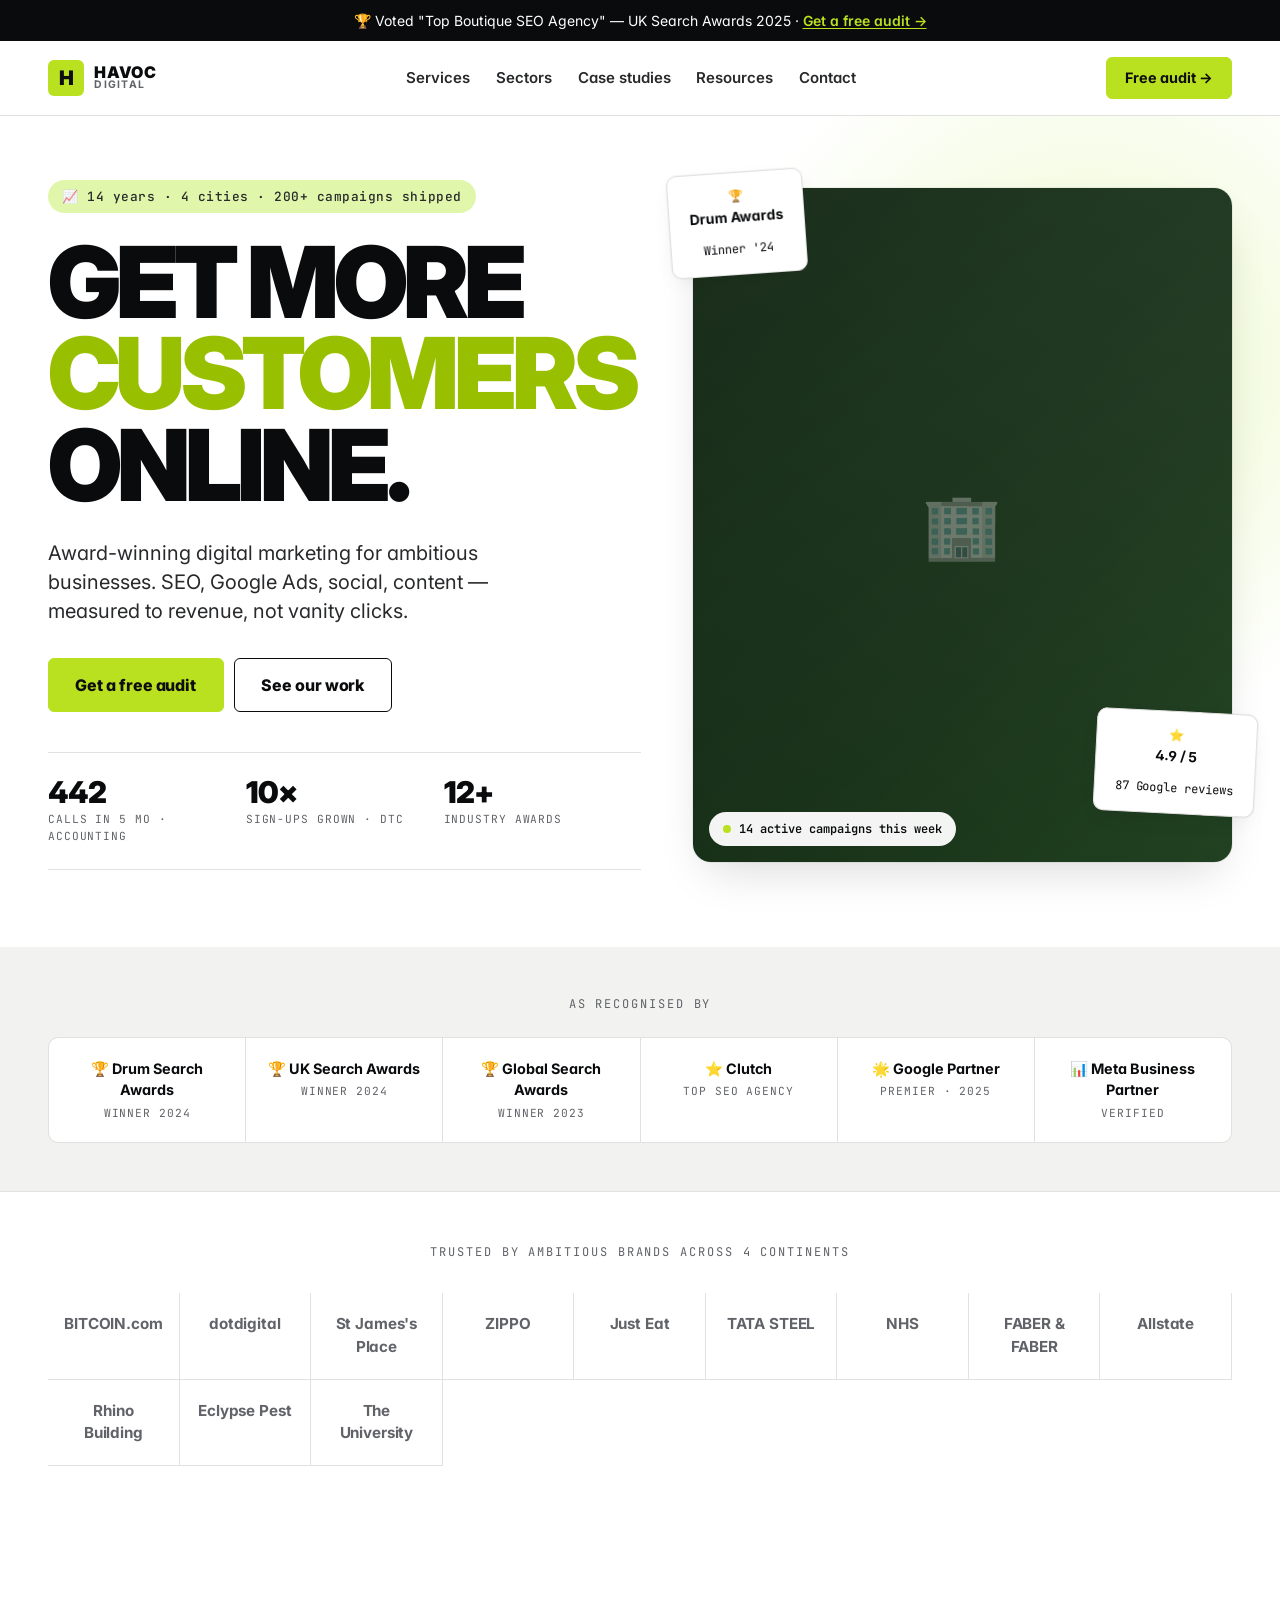
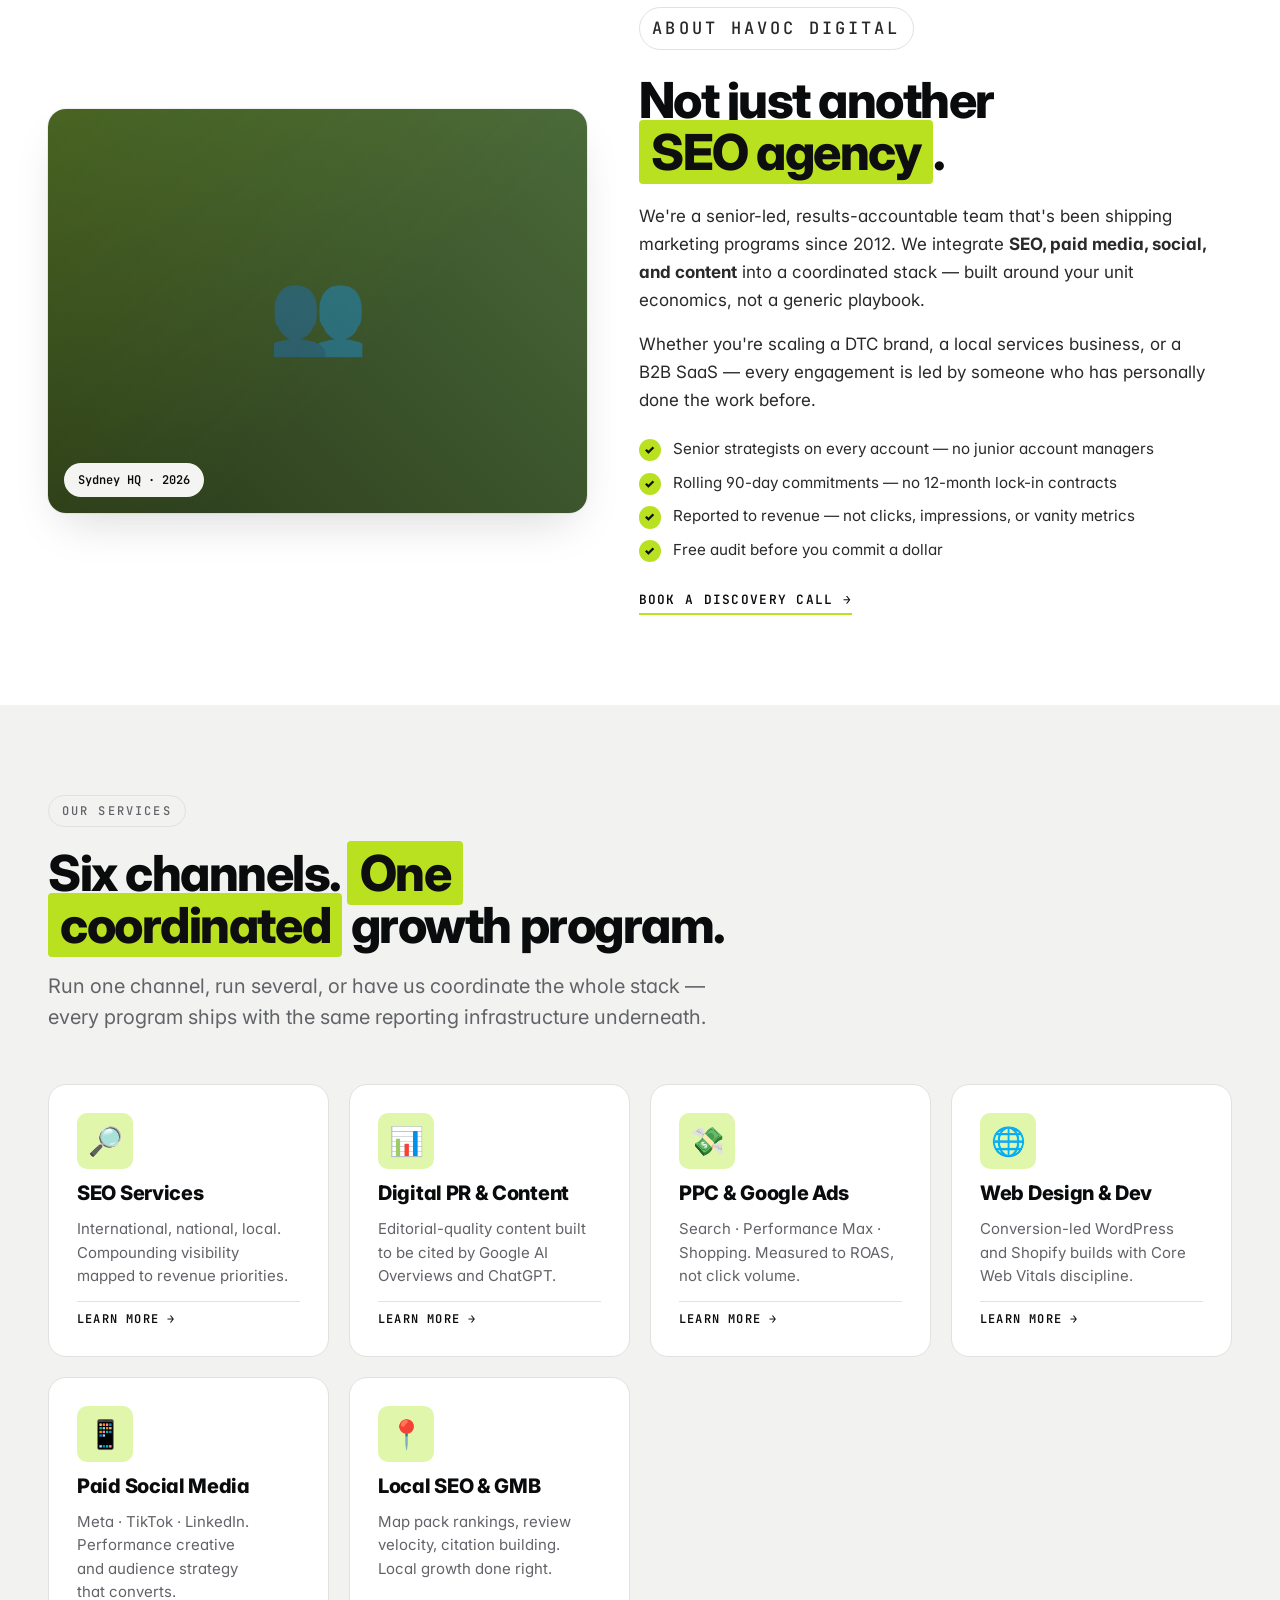
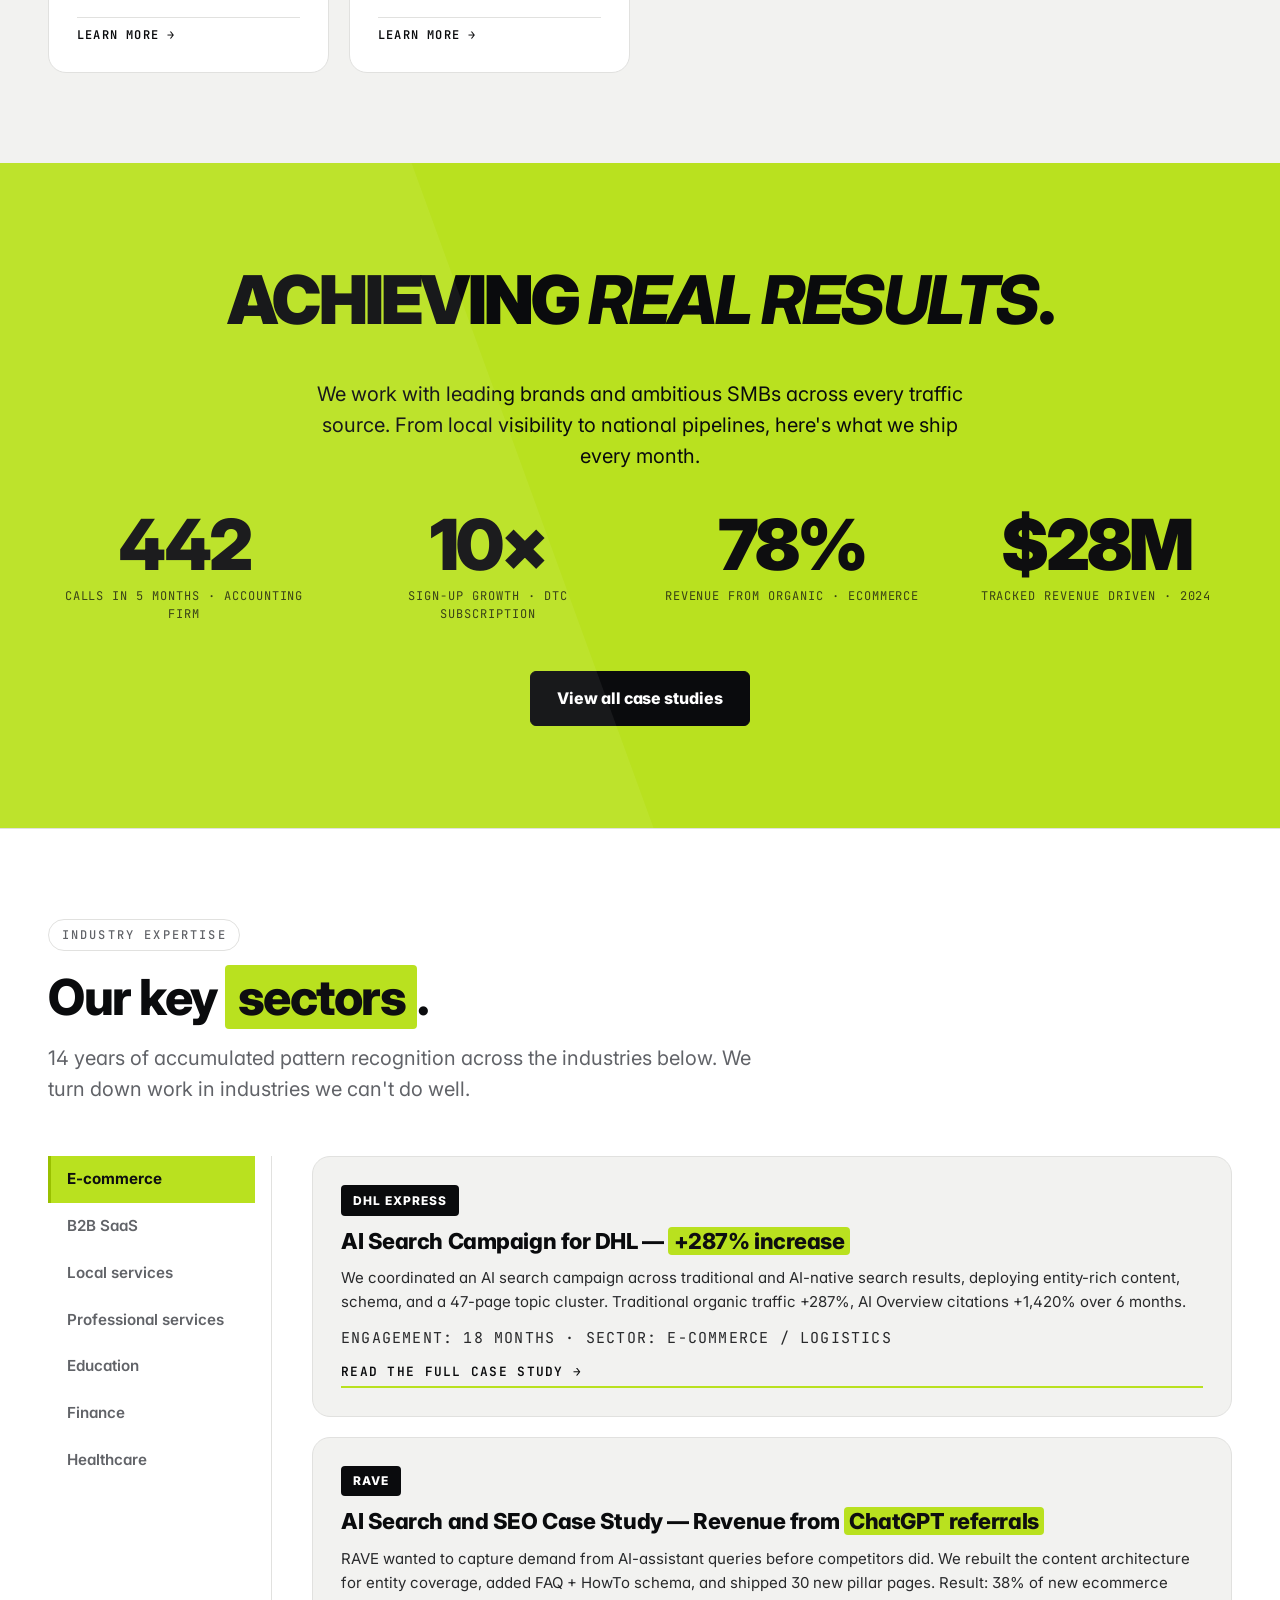
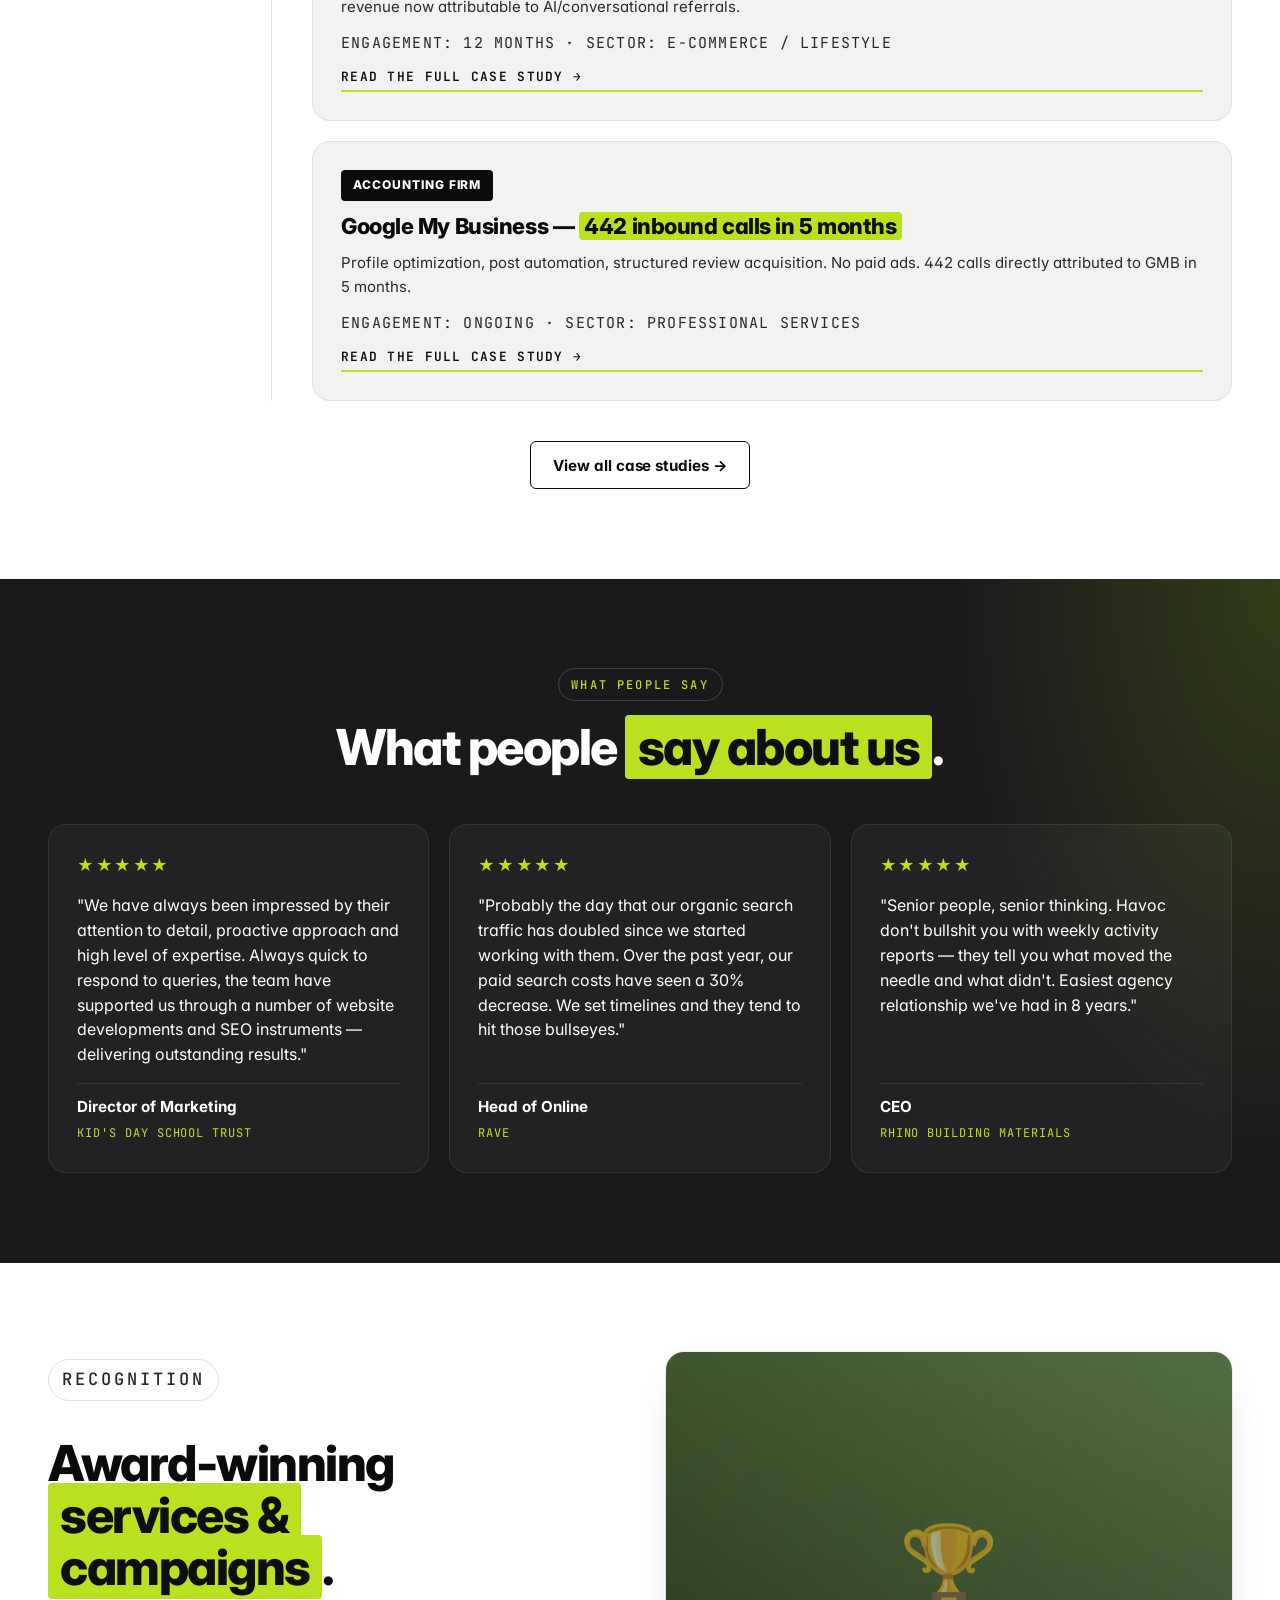
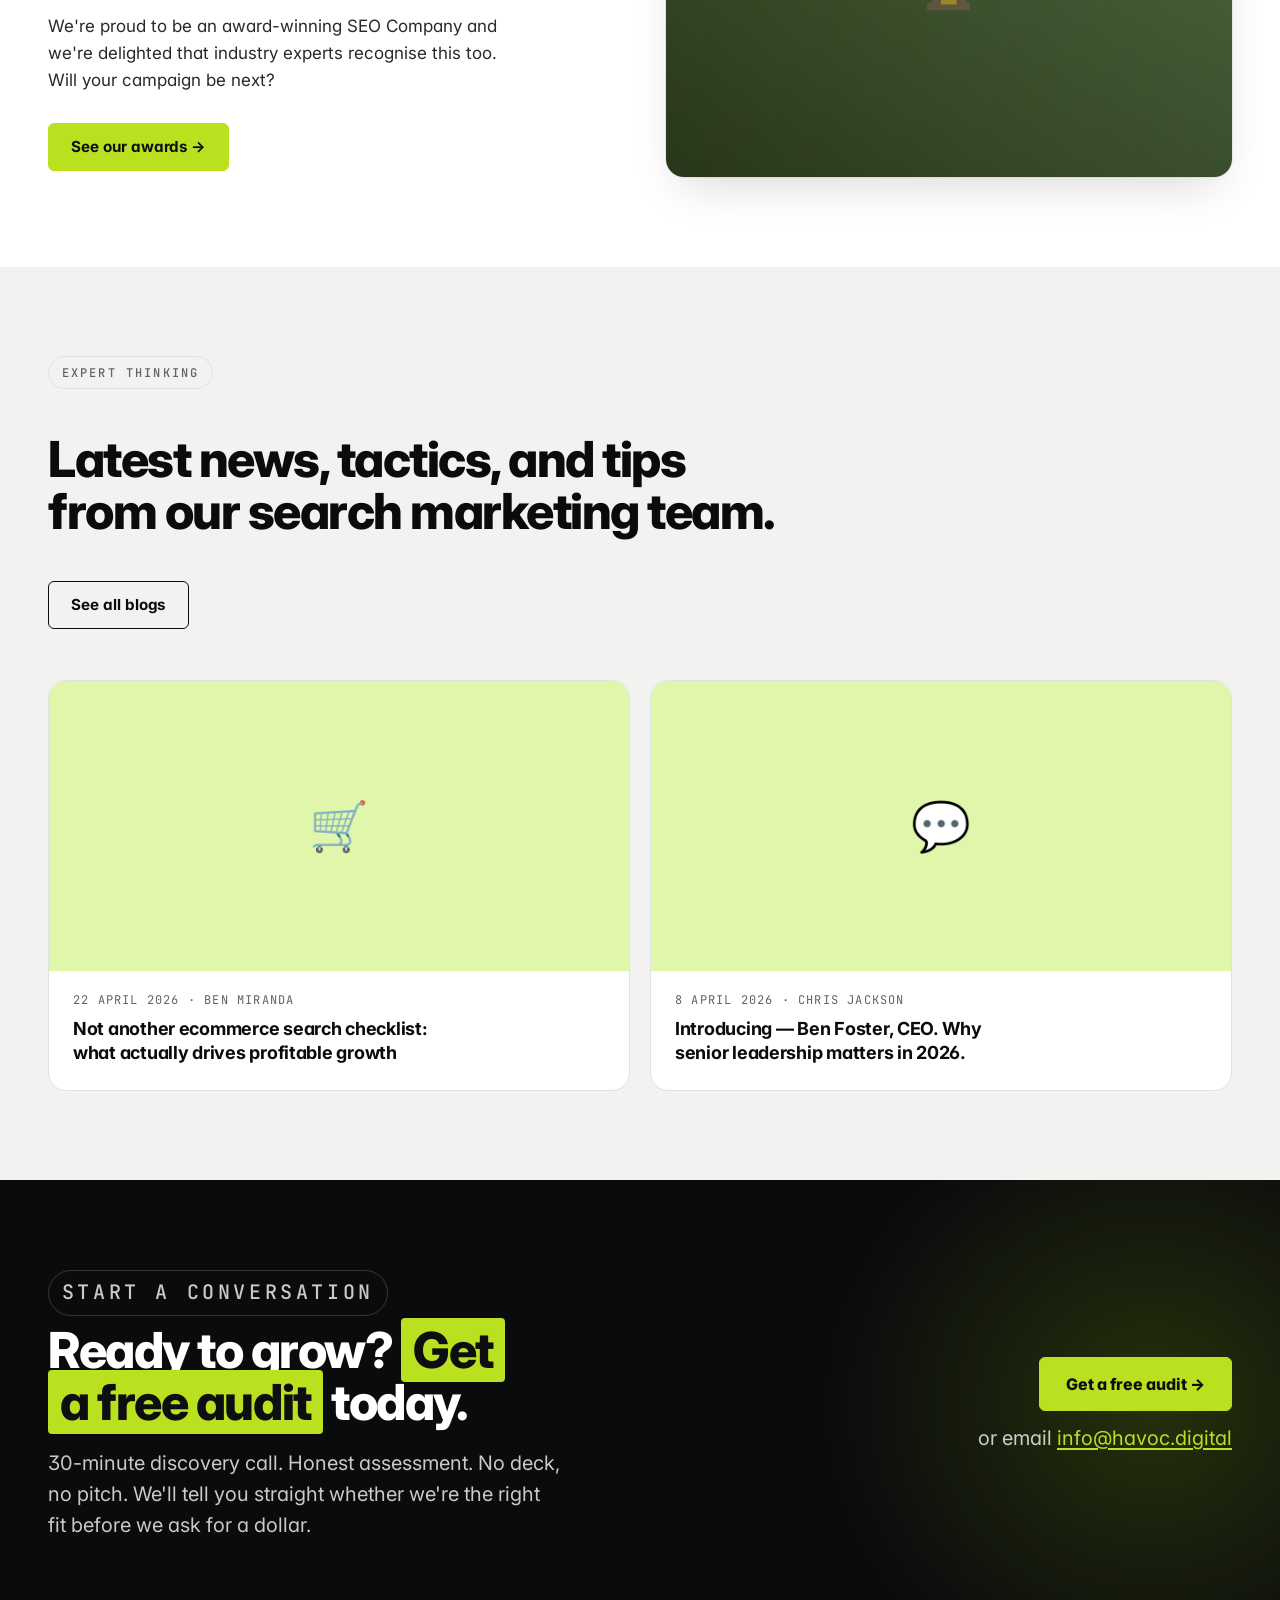
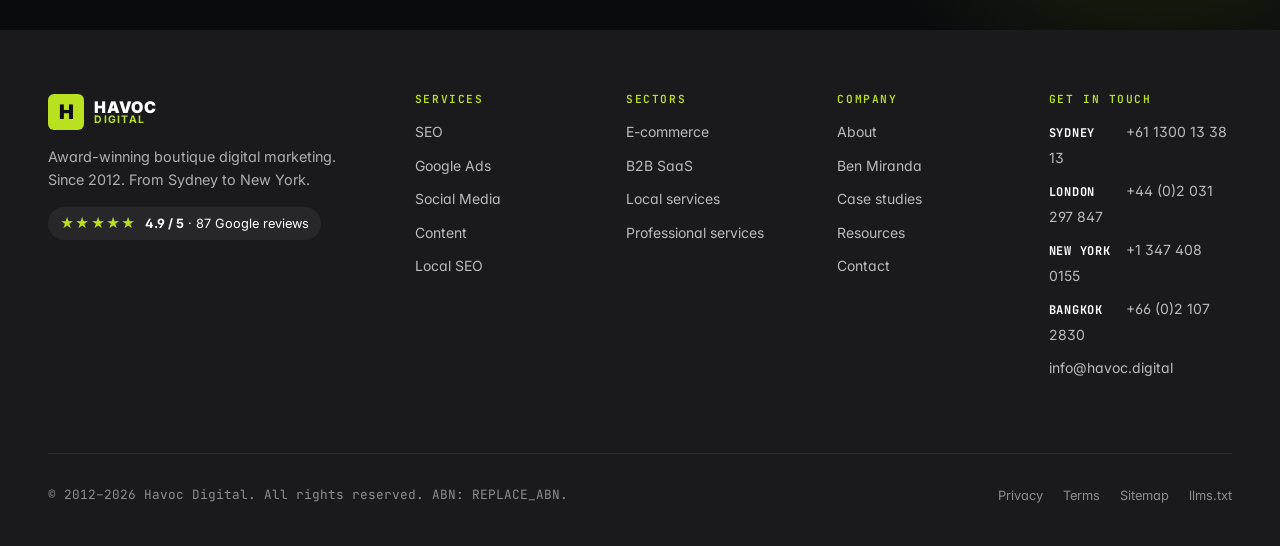
==== mockups/variant-a-editorial/index.html @ b6e18de8 "feat: rebuild both variants as bold modern-agency designs Replaced muted/calm aesthetics with compet" ====
<!DOCTYPE html>
<html lang="en" dir="ltr">
<head>
  <meta charset="UTF-8">
  <meta name="viewport" content="width=device-width, initial-scale=1.0, viewport-fit=cover">
  <meta name="color-scheme" content="light">
  <meta name="theme-color" content="#FFFFFF">

  <title>Havoc Digital — Award-winning digital marketing. Proven results.</title>
  <meta name="description" content="Award-winning digital marketing agency since 2012. SEO, Google Ads, social, content — for ambitious SMBs across Sydney, London, New York, Bangkok. 442+ campaigns shipped.">
  <link rel="canonical" href="https://havoc.digital/">

  <meta property="og:type" content="website">
  <meta property="og:url" content="https://havoc.digital/">
  <meta property="og:title" content="Havoc Digital — Award-winning digital marketing. Proven results.">
  <meta property="og:description" content="Get more customers online. Award-winning marketing across SEO, Google Ads, social, and content. Since 2012.">
  <meta property="og:image" content="https://havoc.digital/assets/og-image.jpg">
  <meta property="og:locale" content="en_AU">
  <meta property="og:site_name" content="Havoc Digital">

  <meta name="twitter:card" content="summary_large_image">
  <meta name="twitter:title" content="Havoc Digital — Award-winning digital marketing. Proven results.">
  <meta name="twitter:description" content="Get more customers online. Since 2012. Sydney · London · New York · Bangkok.">
  <meta name="twitter:image" content="https://havoc.digital/assets/og-image.jpg">

  <link rel="icon" type="image/svg+xml" href="data:image/svg+xml,<svg xmlns='http://www.w3.org/2000/svg' viewBox='0 0 100 100'><rect width='100' height='100' rx='14' fill='%23A4D900'/><text x='50' y='72' font-family='-apple-system,sans-serif' font-size='68' font-weight='900' text-anchor='middle' fill='%230E0E10'>H</text></svg>">

  <link rel="alternate" hreflang="en-AU" href="https://havoc.digital/">
  <link rel="alternate" hreflang="en-GB" href="https://havoc.digital/uk/">
  <link rel="alternate" hreflang="en-US" href="https://havoc.digital/us/">
  <link rel="alternate" hreflang="x-default" href="https://havoc.digital/">

  <link rel="preconnect" href="https://fonts.googleapis.com">
  <link rel="preconnect" href="https://fonts.gstatic.com" crossorigin>
  <link rel="stylesheet" href="https://fonts.googleapis.com/css2?family=Inter:wght@400;500;600;700;800;900&family=JetBrains+Mono:wght@400;500&display=swap">

  <link rel="stylesheet" href="styles.css">

  <script type="application/ld+json">
  {
    "@context": "https://schema.org",
    "@type": "Organization",
    "@id": "https://havoc.digital/#organization",
    "name": "Havoc Digital",
    "url": "https://havoc.digital",
    "logo": "https://havoc.digital/assets/logo.svg",
    "description": "Award-winning boutique digital marketing agency since 2012. SEO, Google Ads, social media, content marketing, reputation management.",
    "foundingDate": "2012",
    "founder": { "@type": "Person", "name": "Ben Miranda" },
    "email": "info@havoc.digital",
    "areaServed": [
      { "@type": "Country", "name": "Australia" },
      { "@type": "Country", "name": "United Kingdom" },
      { "@type": "Country", "name": "United States" },
      { "@type": "Country", "name": "Thailand" }
    ],
    "award": ["Drum Search Awards Winner", "UK Search Awards Winner", "Global Search Awards Winner"]
  }
  </script>

  <script type="application/ld+json">
  {
    "@context": "https://schema.org",
    "@type": "WebSite",
    "url": "https://havoc.digital",
    "name": "Havoc Digital",
    "publisher": { "@id": "https://havoc.digital/#organization" },
    "potentialAction": { "@type": "SearchAction", "target": { "@type": "EntryPoint", "urlTemplate": "https://havoc.digital/search?q={search_term_string}" }, "query-input": "required name=search_term_string" }
  }
  </script>

  <script type="application/ld+json">
  [
    { "@context": "https://schema.org", "@type": "ProfessionalService", "@id": "https://havoc.digital/#sydney", "name": "Havoc Digital — Sydney", "telephone": "+61 1300 13 38 13", "email": "info@havoc.digital", "url": "https://havoc.digital", "priceRange": "$$", "address": { "@type": "PostalAddress", "addressLocality": "Sydney", "addressRegion": "NSW", "addressCountry": "AU" } },
    { "@context": "https://schema.org", "@type": "ProfessionalService", "@id": "https://havoc.digital/#london", "name": "Havoc Digital — London", "telephone": "+44 (0)2 031 297 847", "email": "info@havoc.digital", "url": "https://havoc.digital", "priceRange": "$$", "address": { "@type": "PostalAddress", "addressLocality": "London", "addressCountry": "GB" } },
    { "@context": "https://schema.org", "@type": "ProfessionalService", "@id": "https://havoc.digital/#newyork", "name": "Havoc Digital — New York", "telephone": "+1 347 408 0155", "email": "info@havoc.digital", "url": "https://havoc.digital", "priceRange": "$$", "address": { "@type": "PostalAddress", "addressLocality": "New York", "addressRegion": "NY", "addressCountry": "US" } },
    { "@context": "https://schema.org", "@type": "ProfessionalService", "@id": "https://havoc.digital/#bangkok", "name": "Havoc Digital — Bangkok", "telephone": "+66 (0)2 107 2830", "email": "info@havoc.digital", "url": "https://havoc.digital", "priceRange": "$$", "address": { "@type": "PostalAddress", "addressLocality": "Bangkok", "addressCountry": "TH" } }
  ]
  </script>

  <script type="application/ld+json">
  {
    "@context": "https://schema.org",
    "@type": "FAQPage",
    "mainEntity": [
      { "@type": "Question", "name": "How long does SEO take to show results?", "acceptedAnswer": { "@type": "Answer", "text": "4–6 months for new sites in low-competition niches. 9–12 months for established sites in competitive markets. 12–18 months for national-scale dominance." } },
      { "@type": "Question", "name": "Do you guarantee specific rankings?", "acceptedAnswer": { "@type": "Answer", "text": "No. No legitimate agency does. We guarantee process: audits delivered, content shipped, links earned, monthly reporting on rankings, traffic, and revenue." } },
      { "@type": "Question", "name": "What does a typical engagement look like?", "acceptedAnswer": { "@type": "Answer", "text": "Discovery call → 2–4 week audit → 90-day priority plan → monthly delivery cycle → quarterly strategy review. Rolling 90-day commitments." } },
      { "@type": "Question", "name": "How do you report on results?", "acceptedAnswer": { "@type": "Answer", "text": "Weekly Slack updates. Monthly reports on rankings, traffic, conversions, revenue. Quarterly business reviews." } },
      { "@type": "Question", "name": "Why work with a boutique agency over a large one?", "acceptedAnswer": { "@type": "Answer", "text": "Large agencies sell senior strategy and deliver junior execution. We deliver senior execution. 14 years of pattern recognition on every engagement." } },
      { "@type": "Question", "name": "Do you offer a free audit?", "acceptedAnswer": { "@type": "Answer", "text": "Yes. Every qualified prospect gets a free 30-minute audit covering technical SEO, paid media account structure, and conversion-path diagnostics." } }
    ]
  }
  </script>
</head>

<body>
  <a class="skip-link" href="#main">Skip to content</a>

  <!-- Top announce bar -->
  <div class="announce">
    <div class="container">
      <p>🏆 Voted "Top Boutique SEO Agency" — UK Search Awards 2025 · <a href="#contact">Get a free audit →</a></p>
    </div>
  </div>

  <!-- HEADER -->
  <header class="site-header" role="banner">
    <div class="container nav">
      <a href="/" class="wordmark" aria-label="Havoc Digital — home">
        <span class="wordmark__icon" aria-hidden="true">H</span>
        <span class="wordmark__text">HAVOC<span class="wordmark__sub">DIGITAL</span></span>
      </a>
      <nav class="primary-nav" aria-label="Primary">
        <ul>
          <li><a href="#services">Services</a></li>
          <li><a href="#sectors">Sectors</a></li>
          <li><a href="#work">Case studies</a></li>
          <li><a href="#thinking">Resources</a></li>
          <li><a href="#contact">Contact</a></li>
        </ul>
      </nav>
      <a href="#contact" class="btn btn--solid">Free audit →</a>
    </div>
  </header>

  <main id="main">

    <!-- HERO -->
    <section class="hero" aria-labelledby="hero-title">
      <div class="container hero__inner">
        <div class="hero__copy">
          <p class="hero__kicker">📈 14 years · 4 cities · 200+ campaigns shipped</p>
          <h1 id="hero-title" class="hero__title">
            GET MORE<br><span class="hero__title-em">CUSTOMERS</span><br>ONLINE.
          </h1>
          <p class="hero__sub">
            Award-winning digital marketing for ambitious businesses. SEO, Google Ads, social, content — measured to revenue, not vanity clicks.
          </p>
          <div class="hero__cta">
            <a href="#contact" class="btn btn--solid btn--xl">Get a free audit</a>
            <a href="#work" class="btn btn--ghost btn--xl">See our work</a>
          </div>
          <ul class="hero__stats">
            <li><strong>442</strong><span>calls in 5 mo · accounting</span></li>
            <li><strong>10×</strong><span>sign-ups grown · DTC</span></li>
            <li><strong>12+</strong><span>industry awards</span></li>
          </ul>
        </div>
        <div class="hero__visual" aria-hidden="true">
          <div class="hero__photo">
            <div class="hero__photo-overlay">
              <div class="hero__chip"><span class="hero__chip-dot"></span> 14 active campaigns this week</div>
            </div>
          </div>
          <div class="hero__badge hero__badge--1">🏆<br><strong>Drum Awards</strong><br>Winner '24</div>
          <div class="hero__badge hero__badge--2">⭐<br><strong>4.9 / 5</strong><br>87 Google reviews</div>
        </div>
      </div>
    </section>

    <!-- AWARDS STRIP -->
    <section class="awards" aria-label="Industry awards">
      <div class="container">
        <p class="awards__label">As recognised by</p>
        <ul class="awards__list">
          <li><span class="award">🏆 Drum Search Awards</span><span class="award__sub">Winner 2024</span></li>
          <li><span class="award">🏆 UK Search Awards</span><span class="award__sub">Winner 2024</span></li>
          <li><span class="award">🏆 Global Search Awards</span><span class="award__sub">Winner 2023</span></li>
          <li><span class="award">⭐ Clutch</span><span class="award__sub">Top SEO Agency</span></li>
          <li><span class="award">🌟 Google Partner</span><span class="award__sub">Premier · 2025</span></li>
          <li><span class="award">📊 Meta Business Partner</span><span class="award__sub">Verified</span></li>
        </ul>
      </div>
    </section>

    <!-- CLIENT LOGO WALL -->
    <section class="logos" aria-label="Brands we have worked with">
      <div class="container">
        <p class="logos__label">Trusted by ambitious brands across 4 continents</p>
        <ul class="logos__grid">
          <li>BITCOIN.com</li>
          <li>dotdigital</li>
          <li>St James's Place</li>
          <li>ZIPPO</li>
          <li>Just Eat</li>
          <li>TATA STEEL</li>
          <li>NHS</li>
          <li>FABER &amp; FABER</li>
          <li>Allstate</li>
          <li>Rhino Building</li>
          <li>Eclypse Pest</li>
          <li>The University</li>
        </ul>
      </div>
    </section>

    <!-- INTRO TWO-COLUMN -->
    <section class="intro" aria-labelledby="intro-title">
      <div class="container intro__inner">
        <div class="intro__photo" aria-hidden="true">
          <div class="intro__photo-inner">
            <div class="intro__chip">Sydney HQ · 2026</div>
          </div>
        </div>
        <div class="intro__copy">
          <p class="eyebrow">About Havoc Digital</p>
          <h2 id="intro-title">Not just another <span class="hl">SEO agency</span>.</h2>
          <p>We're a senior-led, results-accountable team that's been shipping marketing programs since 2012. We integrate <strong>SEO, paid media, social, and content</strong> into a coordinated stack — built around your unit economics, not a generic playbook.</p>
          <p>Whether you're scaling a DTC brand, a local services business, or a B2B SaaS — every engagement is led by someone who has personally done the work before.</p>
          <ul class="intro__bullets">
            <li><span class="check" aria-hidden="true">✓</span> Senior strategists on every account — no junior account managers</li>
            <li><span class="check" aria-hidden="true">✓</span> Rolling 90-day commitments — no 12-month lock-in contracts</li>
            <li><span class="check" aria-hidden="true">✓</span> Reported to revenue — not clicks, impressions, or vanity metrics</li>
            <li><span class="check" aria-hidden="true">✓</span> Free audit before you commit a dollar</li>
          </ul>
          <a href="#contact" class="link-arrow">Book a discovery call →</a>
        </div>
      </div>
    </section>

    <!-- SERVICES GRID -->
    <section class="services" id="services" aria-labelledby="services-title">
      <div class="container">
        <header class="section-head">
          <p class="eyebrow">Our services</p>
          <h2 id="services-title">Six channels. <span class="hl">One coordinated</span> growth program.</h2>
          <p class="section-lede">Run one channel, run several, or have us coordinate the whole stack — every program ships with the same reporting infrastructure underneath.</p>
        </header>

        <div class="svc-grid">
          <article class="svc-card">
            <div class="svc-card__visual"><span aria-hidden="true">🔎</span></div>
            <h3>SEO Services</h3>
            <p>International, national, local. Compounding visibility mapped to revenue priorities.</p>
            <a href="/services/seo" class="svc-card__link">Learn more →</a>
          </article>
          <article class="svc-card">
            <div class="svc-card__visual"><span aria-hidden="true">📊</span></div>
            <h3>Digital PR &amp; Content</h3>
            <p>Editorial-quality content built to be cited by Google AI Overviews and ChatGPT.</p>
            <a href="/services/content" class="svc-card__link">Learn more →</a>
          </article>
          <article class="svc-card">
            <div class="svc-card__visual"><span aria-hidden="true">💸</span></div>
            <h3>PPC &amp; Google Ads</h3>
            <p>Search · Performance Max · Shopping. Measured to ROAS, not click volume.</p>
            <a href="/services/google-ads" class="svc-card__link">Learn more →</a>
          </article>
          <article class="svc-card">
            <div class="svc-card__visual"><span aria-hidden="true">🌐</span></div>
            <h3>Web Design &amp; Dev</h3>
            <p>Conversion-led WordPress and Shopify builds with Core Web Vitals discipline.</p>
            <a href="/services/web" class="svc-card__link">Learn more →</a>
          </article>
          <article class="svc-card">
            <div class="svc-card__visual"><span aria-hidden="true">📱</span></div>
            <h3>Paid Social Media</h3>
            <p>Meta · TikTok · LinkedIn. Performance creative and audience strategy that converts.</p>
            <a href="/services/social-media" class="svc-card__link">Learn more →</a>
          </article>
          <article class="svc-card">
            <div class="svc-card__visual"><span aria-hidden="true">📍</span></div>
            <h3>Local SEO &amp; GMB</h3>
            <p>Map pack rankings, review velocity, citation building. Local growth done right.</p>
            <a href="/services/gmb" class="svc-card__link">Learn more →</a>
          </article>
        </div>
      </div>
    </section>

    <!-- BIG LIME RESULTS BAND -->
    <section class="results-band" aria-label="Real results">
      <div class="container">
        <h2>Achieving <em>real results</em>.</h2>
        <p class="results-band__lede">We work with leading brands and ambitious SMBs across every traffic source. From local visibility to national pipelines, here's what we ship every month.</p>
        <div class="results-band__stats">
          <div><strong>442</strong><span>calls in 5 months · accounting firm</span></div>
          <div><strong>10×</strong><span>sign-up growth · DTC subscription</span></div>
          <div><strong>78%</strong><span>revenue from organic · ecommerce</span></div>
          <div><strong>$28M</strong><span>tracked revenue driven · 2024</span></div>
        </div>
        <a href="#work" class="btn btn--dark btn--xl">View all case studies</a>
      </div>
    </section>

    <!-- SECTORS -->
    <section class="sectors" id="sectors" aria-labelledby="sectors-title">
      <div class="container">
        <header class="section-head">
          <p class="eyebrow">Industry expertise</p>
          <h2 id="sectors-title">Our key <span class="hl">sectors</span>.</h2>
          <p class="section-lede">14 years of accumulated pattern recognition across the industries below. We turn down work in industries we can't do well.</p>
        </header>

        <div class="sectors__layout">
          <ul class="sectors__nav" role="tablist">
            <li class="is-active">E-commerce</li>
            <li>B2B SaaS</li>
            <li>Local services</li>
            <li>Professional services</li>
            <li>Education</li>
            <li>Finance</li>
            <li>Healthcare</li>
          </ul>
          <div class="sectors__panel">
            <div class="case-card">
              <div class="case-card__logo">DHL EXPRESS</div>
              <h3>AI Search Campaign for DHL — <span class="hl">+287% increase</span></h3>
              <p>We coordinated an AI search campaign across traditional and AI-native search results, deploying entity-rich content, schema, and a 47-page topic cluster. Traditional organic traffic +287%, AI Overview citations +1,420% over 6 months.</p>
              <p class="case-card__meta">Engagement: 18 months · Sector: E-commerce / Logistics</p>
              <a href="/work/dhl" class="link-arrow">Read the full case study →</a>
            </div>
            <div class="case-card">
              <div class="case-card__logo">RAVE</div>
              <h3>AI Search and SEO Case Study — Revenue from <span class="hl">ChatGPT referrals</span></h3>
              <p>RAVE wanted to capture demand from AI-assistant queries before competitors did. We rebuilt the content architecture for entity coverage, added FAQ + HowTo schema, and shipped 30 new pillar pages. Result: 38% of new ecommerce revenue now attributable to AI/conversational referrals.</p>
              <p class="case-card__meta">Engagement: 12 months · Sector: E-commerce / Lifestyle</p>
              <a href="/work/rave" class="link-arrow">Read the full case study →</a>
            </div>
            <div class="case-card">
              <div class="case-card__logo">ACCOUNTING FIRM</div>
              <h3>Google My Business — <span class="hl">442 inbound calls in 5 months</span></h3>
              <p>Profile optimization, post automation, structured review acquisition. No paid ads. 442 calls directly attributed to GMB in 5 months.</p>
              <p class="case-card__meta">Engagement: ongoing · Sector: Professional services</p>
              <a href="/work/accounting-gmb" class="link-arrow">Read the full case study →</a>
            </div>
          </div>
        </div>
        <div class="sectors__cta">
          <a href="#work" class="btn btn--ghost btn--lg">View all case studies →</a>
        </div>
      </div>
    </section>

    <!-- TESTIMONIALS -->
    <section class="testimonials" aria-labelledby="testimonials-title">
      <div class="container">
        <header class="section-head section-head--centered">
          <p class="eyebrow">What people say</p>
          <h2 id="testimonials-title">What people <span class="hl">say about us</span>.</h2>
        </header>
        <div class="t-grid">
          <article class="t-card">
            <div class="stars" aria-label="5 out of 5">★★★★★</div>
            <blockquote>"We have always been impressed by their attention to detail, proactive approach and high level of expertise. Always quick to respond to queries, the team have supported us through a number of website developments and SEO instruments — delivering outstanding results."</blockquote>
            <footer><strong>Director of Marketing</strong><span>Kid's Day School Trust</span></footer>
          </article>
          <article class="t-card">
            <div class="stars" aria-label="5 out of 5">★★★★★</div>
            <blockquote>"Probably the day that our organic search traffic has doubled since we started working with them. Over the past year, our paid search costs have seen a 30% decrease. We set timelines and they tend to hit those bullseyes."</blockquote>
            <footer><strong>Head of Online</strong><span>Rave</span></footer>
          </article>
          <article class="t-card">
            <div class="stars" aria-label="5 out of 5">★★★★★</div>
            <blockquote>"Senior people, senior thinking. Havoc don't bullshit you with weekly activity reports — they tell you what moved the needle and what didn't. Easiest agency relationship we've had in 8 years."</blockquote>
            <footer><strong>CEO</strong><span>Rhino Building Materials</span></footer>
          </article>
        </div>
      </div>
    </section>

    <!-- AWARDS BLOCK -->
    <section class="awards-block" aria-labelledby="awards-block-title">
      <div class="container awards-block__inner">
        <div class="awards-block__copy">
          <p class="eyebrow">Recognition</p>
          <h2 id="awards-block-title">Award-winning <span class="hl">services &amp; campaigns</span>.</h2>
          <p>We're proud to be an award-winning SEO Company and we're delighted that industry experts recognise this too. Will your campaign be next?</p>
          <a href="#contact" class="btn btn--solid btn--lg">See our awards →</a>
        </div>
        <div class="awards-block__photo" aria-hidden="true">
          <div class="awards-block__photo-inner"></div>
        </div>
      </div>
    </section>

    <!-- BLOG -->
    <section class="thinking" id="thinking" aria-labelledby="thinking-title">
      <div class="container">
        <header class="section-head">
          <p class="eyebrow">Expert thinking</p>
          <h2 id="thinking-title">Latest news, tactics, and tips from our search marketing team.</h2>
          <a href="/thinking" class="btn btn--ghost btn--lg">See all blogs</a>
        </header>
        <div class="thinking__grid">
          <article class="post">
            <div class="post__visual"><span aria-hidden="true">🛒</span></div>
            <p class="post__meta"><time datetime="2026-04-22">22 April 2026</time> · Ben Miranda</p>
            <h3><a href="/thinking/geo-vs-seo-2026">Not another ecommerce search checklist: what actually drives profitable growth</a></h3>
          </article>
          <article class="post">
            <div class="post__visual"><span aria-hidden="true">💬</span></div>
            <p class="post__meta"><time datetime="2026-04-08">8 April 2026</time> · Chris Jackson</p>
            <h3><a href="/thinking/measuring-gmb">Introducing — Ben Foster, CEO. Why senior leadership matters in 2026.</a></h3>
          </article>
        </div>
      </div>
    </section>

    <!-- CTA BAND -->
    <section class="cta-band" id="contact" aria-labelledby="cta-title">
      <div class="container cta-band__inner">
        <div class="cta-band__copy">
          <p class="eyebrow eyebrow--dark">Start a conversation</p>
          <h2 id="cta-title">Ready to grow? <span class="hl">Get a free audit</span> today.</h2>
          <p>30-minute discovery call. Honest assessment. No deck, no pitch. We'll tell you straight whether we're the right fit before we ask for a dollar.</p>
        </div>
        <div class="cta-band__cta">
          <a href="mailto:info@havoc.digital" class="btn btn--lime btn--xl">Get a free audit →</a>
          <p class="cta-band__alt">or email <a href="mailto:info@havoc.digital">info@havoc.digital</a></p>
        </div>
      </div>
    </section>

  </main>

  <!-- FOOTER -->
  <footer class="site-footer" role="contentinfo">
    <div class="container site-footer__inner">
      <div class="site-footer__brand">
        <a href="/" class="wordmark wordmark--footer" aria-label="Havoc Digital — home">
          <span class="wordmark__icon" aria-hidden="true">H</span>
          <span class="wordmark__text">HAVOC<span class="wordmark__sub">DIGITAL</span></span>
        </a>
        <p>Award-winning boutique digital marketing.<br>Since 2012. From Sydney to New York.</p>
        <div class="site-footer__rating">
          <span class="stars">★★★★★</span>
          <span><strong>4.9 / 5</strong> · 87 Google reviews</span>
        </div>
      </div>
      <nav class="site-footer__nav" aria-label="Footer">
        <div>
          <h4>Services</h4>
          <ul>
            <li><a href="/services/seo">SEO</a></li>
            <li><a href="/services/google-ads">Google Ads</a></li>
            <li><a href="/services/social-media">Social Media</a></li>
            <li><a href="/services/content">Content</a></li>
            <li><a href="/services/gmb">Local SEO</a></li>
          </ul>
        </div>
        <div>
          <h4>Sectors</h4>
          <ul>
            <li><a href="#sectors">E-commerce</a></li>
            <li><a href="#sectors">B2B SaaS</a></li>
            <li><a href="#sectors">Local services</a></li>
            <li><a href="#sectors">Professional services</a></li>
          </ul>
        </div>
        <div>
          <h4>Company</h4>
          <ul>
            <li><a href="/about">About</a></li>
            <li><a href="/about/ben-miranda">Ben Miranda</a></li>
            <li><a href="#work">Case studies</a></li>
            <li><a href="/thinking">Resources</a></li>
            <li><a href="#contact">Contact</a></li>
          </ul>
        </div>
        <div>
          <h4>Get in touch</h4>
          <ul class="site-footer__contact">
            <li><strong>Sydney</strong> <a href="tel:+611300133813">+61 1300 13 38 13</a></li>
            <li><strong>London</strong> <a href="tel:+442031297847">+44 (0)2 031 297 847</a></li>
            <li><strong>New York</strong> <a href="tel:+13474080155">+1 347 408 0155</a></li>
            <li><strong>Bangkok</strong> <a href="tel:+6621072830">+66 (0)2 107 2830</a></li>
            <li><a href="mailto:info@havoc.digital">info@havoc.digital</a></li>
          </ul>
        </div>
      </nav>
      <div class="site-footer__legal">
        <p>© 2012–2026 Havoc Digital. All rights reserved. ABN: REPLACE_ABN.</p>
        <ul>
          <li><a href="/privacy">Privacy</a></li>
          <li><a href="/terms">Terms</a></li>
          <li><a href="/sitemap.xml">Sitemap</a></li>
          <li><a href="/llms.txt">llms.txt</a></li>
        </ul>
      </div>
    </div>
  </footer>

</body>
</html>
---- mockups/variant-a-editorial/styles.css ----
/* ============================================================
   Havoc Digital — Variant A: BRIGHT GROWTH
   ============================================================
   Inspired by: SEOWorks · Drum-winning agencies · 2026 modern
   Palette: white · ink · saturated lime green
   Type:    Inter 400/600/800/900 · JetBrains Mono
   Energy:  bold, confident, social-proof heavy
   ============================================================ */

@layer reset, tokens, base, layout, components, utilities;

/* ============================================================ */
@layer reset {
  *,*::before,*::after { box-sizing: border-box; }
  * { margin: 0; padding: 0; }
  html { -webkit-text-size-adjust: 100%; text-size-adjust: 100%; }
  body { line-height: 1.5; -webkit-font-smoothing: antialiased; -moz-osx-font-smoothing: grayscale; }
  img,picture,video,svg { display: block; max-width: 100%; height: auto; }
  input,button,textarea { font: inherit; color: inherit; }
  button { background: none; border: 0; cursor: pointer; }
  ul,ol { list-style: none; }
  a { color: inherit; text-decoration: none; }
}

/* ============================================================ */
@layer tokens {
  :root {
    /* PALETTE — bright/bold */
    --bg:          #FFFFFF;
    --bg-alt:      #F4F4F2;
    --bg-soft:     #FAFAF8;
    --ink:         #0E0E10;
    --ink-soft:    #2A2A2E;
    --ink-mute:    #6B6B72;
    --rule:        #E5E5E2;
    --rule-strong: #1A1A1D;

    /* THE LIME — saturated, used aggressively */
    --lime:        #A4D900;
    --lime-deep:   #8FBE00;
    --lime-soft:   #E8F5BC;
    --lime-ink:    #0E0E10;       /* text on lime */

    /* OKLCH precision (overrides hex on supporting browsers) */
    --bg:          oklch(100% 0 0);
    --bg-alt:      oklch(96% 0.003 110);
    --bg-soft:     oklch(98% 0.002 110);
    --ink:         oklch(15% 0.005 270);
    --ink-soft:    oklch(28% 0.005 270);
    --ink-mute:    oklch(50% 0.008 270);
    --rule:        oklch(91% 0.003 110);
    --lime:        oklch(85% 0.20 122);
    --lime-deep:   oklch(75% 0.21 122);
    --lime-soft:   oklch(94% 0.10 122);

    /* TYPE */
    --font:      'Inter', -apple-system, BlinkMacSystemFont, 'Segoe UI', system-ui, sans-serif;
    --font-mono: 'JetBrains Mono', ui-monospace, 'SF Mono', Menlo, monospace;

    /* SCALE — bigger and bolder than before */
    --fs-eyebrow: 0.75rem;
    --fs-body:    clamp(1rem, 0.95rem + 0.2vw, 1.0625rem);
    --fs-lede:    clamp(1.0625rem, 0.95rem + 0.4vw, 1.25rem);
    --fs-h3:      clamp(1.25rem, 1.1rem + 0.6vw, 1.625rem);
    --fs-h2:      clamp(2rem, 1.5rem + 2vw, 3.25rem);
    --fs-h1:      clamp(3rem, 1.8rem + 5.5vw, 7rem);
    --fs-stat:    clamp(2.5rem, 2rem + 3vw, 4.5rem);

    --lh-tight:   1.0;
    --lh-snug:    1.2;
    --lh-body:    1.6;

    --radius-sm:  6px;
    --radius:     10px;
    --radius-lg:  18px;

    --container:  78rem;
    --ease:       cubic-bezier(0.2, 0.7, 0.25, 1);
    --dur-fast:   140ms;
    --dur:        260ms;

    --shadow-sm:  0 1px 2px rgba(14,14,16,0.05), 0 0 0 1px rgba(14,14,16,0.04);
    --shadow:     0 8px 24px -8px rgba(14,14,16,0.10), 0 0 0 1px rgba(14,14,16,0.04);
    --shadow-lg:  0 20px 48px -16px rgba(14,14,16,0.18), 0 0 0 1px rgba(14,14,16,0.06);
  }

  @media (prefers-reduced-motion: reduce) {
    *,*::before,*::after {
      animation-duration: 0.01ms !important;
      animation-iteration-count: 1 !important;
      transition-duration: 0.01ms !important;
      scroll-behavior: auto !important;
    }
  }
}

/* ============================================================ */
@layer base {
  html {
    background: var(--bg);
    color: var(--ink);
    font-family: var(--font);
    font-size: 16px;
    line-height: var(--lh-body);
    scroll-behavior: smooth;
    font-feature-settings: 'cv11', 'ss01';
  }
  body { font-size: var(--fs-body); min-height: 100dvh; }

  h1,h2,h3,h4 {
    font-family: var(--font);
    font-weight: 800;
    line-height: var(--lh-tight);
    letter-spacing: -0.025em;
    text-wrap: balance;
    color: var(--ink);
  }
  h1 { font-size: var(--fs-h1); font-weight: 900; letter-spacing: -0.045em; }
  h2 { font-size: var(--fs-h2); letter-spacing: -0.03em; line-height: 1.05; }
  h3 { font-size: var(--fs-h3); font-weight: 700; letter-spacing: -0.015em; }
  h4 { font-size: 0.75rem; font-weight: 600; text-transform: uppercase; letter-spacing: 0.14em; color: var(--ink-soft); font-family: var(--font-mono); }

  p { text-wrap: pretty; }
  ::selection { background: var(--lime); color: var(--lime-ink); }

  :focus-visible { outline: 2px solid var(--lime-deep); outline-offset: 3px; border-radius: 2px; }

  .hl {
    background: var(--lime);
    color: var(--lime-ink);
    padding: 0.04em 0.25em;
    border-radius: 4px;
    box-decoration-break: clone;
    -webkit-box-decoration-break: clone;
  }

  em { font-style: italic; }
}

/* ============================================================ */
@layer layout {
  .container {
    width: 100%;
    max-width: var(--container);
    margin-inline: auto;
    padding-inline: clamp(1rem, 4vw, 2rem);
  }
  main > section { padding-block: clamp(3.5rem, 7vw, 6.5rem); }

  .section-head { max-width: 56rem; margin-bottom: clamp(2.25rem, 4vw, 3.5rem); }
  .section-head--centered { margin-inline: auto; text-align: center; }
  .section-head h2 { margin-block: 0.4em 0.4em; }
  .section-lede {
    font-size: var(--fs-lede);
    color: var(--ink-mute);
    max-width: 44rem;
    line-height: 1.55;
  }
  .section-head--centered .section-lede { margin-inline: auto; }

  .eyebrow {
    display: inline-flex;
    align-items: center;
    gap: 0.5em;
    font-family: var(--font-mono);
    font-size: var(--fs-eyebrow);
    font-weight: 500;
    text-transform: uppercase;
    letter-spacing: 0.18em;
    color: var(--ink-mute);
    padding: 0.4rem 0.8rem;
    border: 1px solid var(--rule);
    border-radius: 999px;
  }
  .eyebrow--dark { color: var(--lime-soft); border-color: rgba(255,255,255,0.18); }
}

/* ============================================================ */
@layer components {

  .skip-link {
    position: absolute; top: -50px; left: 1rem;
    background: var(--ink); color: var(--bg);
    padding: 0.75rem 1.25rem; border-radius: var(--radius);
    font-weight: 600; z-index: 100; text-decoration: none;
    transition: top var(--dur-fast) var(--ease);
  }
  .skip-link:focus-visible { top: 1rem; }

  /* ANNOUNCE BAR */
  .announce {
    background: var(--ink); color: var(--bg);
    padding: 0.625rem 0;
    text-align: center;
    font-size: 0.875rem;
  }
  .announce a { color: var(--lime); font-weight: 600; text-decoration: underline; text-underline-offset: 2px; }
  .announce a:hover { color: var(--bg); }

  /* WORDMARK */
  .wordmark {
    display: inline-flex; align-items: center; gap: 0.65rem;
    font-family: var(--font); font-weight: 900;
    font-size: 1rem; letter-spacing: -0.02em;
    color: var(--ink); text-decoration: none;
  }
  .wordmark__icon {
    display: grid; place-items: center;
    width: 2.25rem; height: 2.25rem;
    background: var(--lime); color: var(--lime-ink);
    border-radius: var(--radius-sm);
    font-weight: 900; font-size: 1.25rem;
  }
  .wordmark__text {
    display: inline-flex; flex-direction: column; line-height: 0.95;
    letter-spacing: 0.02em;
  }
  .wordmark__sub {
    font-size: 0.65rem; font-weight: 700;
    color: var(--ink-mute); letter-spacing: 0.12em;
  }
  .wordmark--footer .wordmark__icon { background: var(--lime); color: var(--lime-ink); }
  .wordmark--footer { color: var(--bg); }
  .wordmark--footer .wordmark__sub { color: var(--lime); }

  /* BUTTONS */
  .btn {
    display: inline-flex; align-items: center; justify-content: center; gap: 0.5em;
    padding: 0.7rem 1.15rem;
    font-family: var(--font); font-weight: 700; font-size: 0.9rem;
    letter-spacing: -0.005em; line-height: 1;
    text-decoration: none; border: 1.5px solid transparent;
    border-radius: var(--radius-sm);
    transition: all var(--dur-fast) var(--ease);
    min-block-size: 2.6rem; cursor: pointer; white-space: nowrap;
  }
  .btn--lg { padding: 0.875rem 1.4rem; font-size: 0.95rem; min-block-size: 3rem; }
  .btn--xl { padding: 1.05rem 1.65rem; font-size: 1rem; min-block-size: 3.4rem; font-weight: 800; }

  .btn--solid { background: var(--lime); color: var(--lime-ink); border-color: var(--lime); }
  .btn--solid:hover { background: var(--lime-deep); border-color: var(--lime-deep); transform: translateY(-1px); box-shadow: var(--shadow); }

  .btn--ghost { background: transparent; color: var(--ink); border-color: var(--ink); }
  .btn--ghost:hover { background: var(--ink); color: var(--bg); transform: translateY(-1px); }

  .btn--dark { background: var(--ink); color: var(--bg); border-color: var(--ink); }
  .btn--dark:hover { background: var(--lime); color: var(--lime-ink); border-color: var(--lime); transform: translateY(-1px); }

  .btn--lime { background: var(--lime); color: var(--lime-ink); border-color: var(--lime); }
  .btn--lime:hover { background: var(--ink); color: var(--lime); border-color: var(--ink); transform: translateY(-1px); }

  /* HEADER */
  .site-header {
    position: sticky; top: 0; z-index: 50;
    background: rgba(255,255,255,0.92);
    backdrop-filter: blur(14px) saturate(120%);
    -webkit-backdrop-filter: blur(14px) saturate(120%);
    border-bottom: 1px solid var(--rule);
  }
  .nav {
    display: flex; align-items: center; justify-content: space-between;
    gap: 1.5rem; padding-block: 1rem;
  }
  .primary-nav ul { display: flex; gap: clamp(0.75rem, 2vw, 1.75rem); }
  .primary-nav a {
    font-size: 0.9375rem; font-weight: 600;
    color: var(--ink-soft); padding-block: 0.5rem;
    transition: color var(--dur-fast) var(--ease);
    position: relative;
  }
  .primary-nav a:hover { color: var(--ink); }
  .primary-nav a:hover::after {
    content: ''; position: absolute; left: 0; right: 0; bottom: 0.2rem;
    height: 3px; background: var(--lime);
  }
  @media (max-width: 920px) { .primary-nav { display: none; } }

  /* HERO */
  .hero {
    padding-block: clamp(2.5rem, 5vw, 4.5rem) clamp(3rem, 6vw, 5.5rem) !important;
    background: var(--bg);
    position: relative; overflow: hidden;
  }
  .hero::before {
    content: ''; position: absolute; top: 0; right: 0; width: 50%; height: 100%;
    background: radial-gradient(circle at 70% 30%, var(--lime-soft) 0%, transparent 50%);
    opacity: 0.6; pointer-events: none;
  }
  .hero__inner {
    display: grid; grid-template-columns: 1fr; gap: clamp(2rem, 4vw, 4rem);
    align-items: center; position: relative;
  }
  @media (min-width: 980px) { .hero__inner { grid-template-columns: minmax(0, 1.1fr) minmax(0, 1fr); } }

  .hero__kicker {
    display: inline-block; font-family: var(--font-mono); font-size: 0.8rem;
    color: var(--ink-soft); letter-spacing: 0.04em;
    margin-bottom: 1.5rem;
    padding: 0.45rem 0.875rem;
    background: var(--lime-soft); border-radius: 999px;
    font-weight: 500;
  }
  .hero__title {
    font-size: var(--fs-h1); font-weight: 900;
    line-height: 0.92; letter-spacing: -0.05em;
    margin-bottom: 1.75rem;
    text-transform: uppercase;
  }
  .hero__title-em { color: var(--lime-deep); }
  .hero__sub {
    font-size: var(--fs-lede); color: var(--ink-soft);
    max-width: 32rem; margin-bottom: 2rem; line-height: 1.45;
  }
  .hero__cta { display: flex; flex-wrap: wrap; gap: 0.65rem; margin-bottom: 2.5rem; }

  .hero__stats {
    display: grid; grid-template-columns: repeat(auto-fit, minmax(min(100%, 8rem), 1fr));
    gap: 0; padding: 1rem 0; border-top: 1px solid var(--rule); border-bottom: 1px solid var(--rule);
  }
  .hero__stats li { padding: 0.5rem 1rem 0.5rem 0; }
  .hero__stats strong { display: block; font-size: 1.875rem; font-weight: 900; letter-spacing: -0.03em; line-height: 1; color: var(--ink); }
  .hero__stats span { display: block; margin-top: 0.25rem; font-size: 0.7rem; font-family: var(--font-mono); color: var(--ink-mute); text-transform: uppercase; letter-spacing: 0.08em; }

  /* HERO VISUAL */
  .hero__visual { position: relative; min-height: 24rem; }
  .hero__photo {
    aspect-ratio: 4/5;
    background:
      linear-gradient(135deg, rgba(14,14,16,0.4) 0%, rgba(14,14,16,0.2) 60%, transparent 100%),
      linear-gradient(45deg, #1a3a1a, #2a4a2a),
      radial-gradient(circle at 30% 20%, #4a6a3a, transparent 60%);
    border-radius: var(--radius-lg);
    box-shadow: var(--shadow-lg);
    position: relative; overflow: hidden;
  }
  .hero__photo::after {
    content: '🏢'; position: absolute; inset: 0;
    display: grid; place-items: center;
    font-size: 4rem; opacity: 0.4;
  }
  .hero__photo-overlay {
    position: absolute; bottom: 1rem; left: 1rem; right: 1rem;
    display: flex; justify-content: flex-start;
  }
  .hero__chip {
    display: inline-flex; align-items: center; gap: 0.5rem;
    padding: 0.5rem 0.875rem;
    background: rgba(255,255,255,0.95); backdrop-filter: blur(8px);
    border-radius: 999px;
    font-family: var(--font-mono); font-size: 0.75rem; font-weight: 600;
    color: var(--ink);
  }
  .hero__chip-dot { width: 8px; height: 8px; border-radius: 50%; background: var(--lime); animation: pulse 2.4s var(--ease) infinite; }

  @keyframes pulse {
    0%   { box-shadow: 0 0 0 0 color-mix(in oklab, var(--lime-deep) 60%, transparent); }
    70%  { box-shadow: 0 0 0 8px transparent; }
    100% { box-shadow: 0 0 0 0 transparent; }
  }

  .hero__badge {
    position: absolute; padding: 1rem 1.25rem;
    background: var(--bg); border: 1px solid var(--rule); border-radius: var(--radius);
    box-shadow: var(--shadow);
    font-family: var(--font-mono); font-size: 0.75rem;
    line-height: 1.3; text-align: center;
  }
  .hero__badge strong { display: block; color: var(--ink); font-size: 0.875rem; font-family: var(--font); font-weight: 700; margin: 0.2rem 0 0.05rem; }
  .hero__badge--1 { top: -1rem; left: -1.5rem; transform: rotate(-4deg); }
  .hero__badge--2 { bottom: 3rem; right: -1.5rem; transform: rotate(3deg); }
  @media (max-width: 980px) {
    .hero__photo { aspect-ratio: 16/10; }
    .hero__badge--1 { top: -0.5rem; left: 0; }
    .hero__badge--2 { bottom: 0.5rem; right: 0; }
  }

  /* AWARDS STRIP */
  .awards { background: var(--bg-alt); padding-block: clamp(2rem, 4vw, 3rem) !important; }
  .awards__label {
    text-align: center; font-family: var(--font-mono); font-size: 0.75rem;
    text-transform: uppercase; letter-spacing: 0.16em; color: var(--ink-mute);
    margin-bottom: 1.5rem;
  }
  .awards__list {
    display: grid;
    grid-template-columns: repeat(auto-fit, minmax(min(100%, 11rem), 1fr));
    gap: 1px;
    background: var(--rule);
    border: 1px solid var(--rule);
    border-radius: var(--radius);
    overflow: hidden;
  }
  .awards__list li {
    background: var(--bg);
    padding: 1.25rem 1rem;
    text-align: center;
    display: flex; flex-direction: column; gap: 0.25rem;
  }
  .award { font-weight: 700; font-size: 0.9rem; color: var(--ink); }
  .award__sub { font-family: var(--font-mono); font-size: 0.7rem; color: var(--ink-mute); text-transform: uppercase; letter-spacing: 0.08em; }

  /* CLIENT LOGO WALL */
  .logos { padding-block: clamp(2.5rem, 4vw, 3.5rem) !important; border-top: 1px solid var(--rule); }
  .logos__label {
    text-align: center; font-family: var(--font-mono); font-size: 0.75rem;
    text-transform: uppercase; letter-spacing: 0.16em; color: var(--ink-mute);
    margin-bottom: 2rem;
  }
  .logos__grid {
    display: grid;
    grid-template-columns: repeat(auto-fit, minmax(min(100%, 8rem), 1fr));
    gap: 0;
  }
  .logos__grid li {
    padding: 1.25rem 1rem;
    text-align: center;
    font-family: var(--font); font-weight: 700; font-size: 0.95rem;
    color: var(--ink-mute); letter-spacing: -0.01em;
    border-right: 1px solid var(--rule);
    border-bottom: 1px solid var(--rule);
    transition: color var(--dur-fast) var(--ease);
  }
  .logos__grid li:hover { color: var(--ink); }

  /* INTRO */
  .intro__inner {
    display: grid; grid-template-columns: 1fr; gap: clamp(2rem, 4vw, 4rem);
    align-items: center;
  }
  @media (min-width: 880px) { .intro__inner { grid-template-columns: 1fr 1.1fr; } }

  .intro__photo {
    aspect-ratio: 4/3;
    background:
      linear-gradient(135deg, rgba(164,217,0,0.15) 0%, transparent 60%),
      linear-gradient(45deg, #2a3a1a, #4a6a3a),
      radial-gradient(circle at 70% 40%, #6a8a4a, transparent 60%);
    border-radius: var(--radius-lg); box-shadow: var(--shadow-lg);
    position: relative; overflow: hidden;
  }
  .intro__photo::after {
    content: '👥'; position: absolute; inset: 0;
    display: grid; place-items: center;
    font-size: 5rem; opacity: 0.4;
  }
  .intro__photo-inner {
    position: absolute; inset: 0; display: grid; place-items: end start;
    padding: 1rem;
  }
  .intro__chip {
    display: inline-flex; align-items: center; gap: 0.5rem;
    padding: 0.5rem 0.875rem;
    background: rgba(255,255,255,0.95); backdrop-filter: blur(8px);
    border-radius: 999px;
    font-family: var(--font-mono); font-size: 0.75rem; font-weight: 600;
    color: var(--ink);
  }

  .intro__copy h2 { margin-block: 0.5rem 1.5rem; }
  .intro__copy p { color: var(--ink-soft); font-size: 1.0625rem; line-height: 1.65; margin-bottom: 1rem; max-width: 36rem; }
  .intro__bullets { display: flex; flex-direction: column; gap: 0.65rem; margin-block: 1.5rem; }
  .intro__bullets li { display: flex; align-items: baseline; gap: 0.75rem; font-size: 0.95rem; color: var(--ink-soft); line-height: 1.5; }
  .check {
    flex-shrink: 0; display: inline-grid; place-items: center;
    width: 1.4rem; height: 1.4rem;
    background: var(--lime); color: var(--lime-ink);
    border-radius: 50%; font-weight: 900; font-size: 0.75rem;
  }
  .link-arrow {
    display: inline-flex; align-items: center; gap: 0.4em;
    font-family: var(--font-mono); font-size: 0.8rem; font-weight: 600;
    text-transform: uppercase; letter-spacing: 0.1em;
    color: var(--ink); padding-bottom: 0.25rem;
    border-bottom: 2px solid var(--lime);
    transition: gap var(--dur-fast) var(--ease);
  }
  .link-arrow:hover { gap: 0.7em; color: var(--lime-deep); }

  /* SERVICES GRID */
  .services { background: var(--bg-alt); }
  .svc-grid {
    display: grid;
    grid-template-columns: repeat(auto-fit, minmax(min(100%, 17rem), 1fr));
    gap: 1.25rem;
  }
  .svc-card {
    background: var(--bg);
    border: 1px solid var(--rule);
    border-radius: var(--radius-lg);
    padding: 1.75rem;
    display: flex; flex-direction: column; gap: 0.875rem;
    transition: all var(--dur) var(--ease);
    position: relative; overflow: hidden;
  }
  .svc-card::before {
    content: ''; position: absolute; top: 0; left: 0;
    width: 0; height: 4px; background: var(--lime);
    transition: width var(--dur) var(--ease);
  }
  .svc-card:hover { transform: translateY(-4px); box-shadow: var(--shadow-lg); border-color: var(--ink); }
  .svc-card:hover::before { width: 100%; }
  .svc-card__visual {
    width: 3.5rem; height: 3.5rem;
    background: var(--lime-soft);
    border-radius: var(--radius);
    display: grid; place-items: center;
    font-size: 1.75rem;
  }
  .svc-card h3 { font-size: 1.25rem; font-weight: 800; }
  .svc-card p { color: var(--ink-mute); font-size: 0.9375rem; line-height: 1.55; flex: 1; }
  .svc-card__link {
    font-family: var(--font-mono); font-size: 0.75rem; font-weight: 600;
    text-transform: uppercase; letter-spacing: 0.1em; color: var(--ink);
    padding-top: 0.5rem; border-top: 1px solid var(--rule);
    transition: gap var(--dur-fast) var(--ease), color var(--dur-fast) var(--ease);
    display: inline-flex; gap: 0.3em;
  }
  .svc-card__link:hover { color: var(--lime-deep); gap: 0.6em; }

  /* RESULTS BAND — THE LIME */
  .results-band {
    background: var(--lime); color: var(--lime-ink);
    text-align: center;
    padding-block: clamp(4rem, 8vw, 7rem) !important;
    position: relative; overflow: hidden;
  }
  .results-band::before {
    content: ''; position: absolute;
    top: -50%; left: -10%; width: 50%; height: 200%;
    background: rgba(255,255,255,0.06);
    transform: rotate(-20deg); pointer-events: none;
  }
  .results-band h2 {
    font-size: clamp(2.5rem, 1.8rem + 3vw, 4.25rem);
    font-weight: 900; letter-spacing: -0.04em;
    text-transform: uppercase; margin-bottom: 0.65em;
  }
  .results-band h2 em { font-style: italic; font-weight: 800; }
  .results-band__lede {
    font-size: var(--fs-lede); max-width: 44rem; margin: 0 auto 2.5rem;
    line-height: 1.55; color: var(--ink);
  }
  .results-band__stats {
    display: grid; grid-template-columns: repeat(auto-fit, minmax(min(100%, 11rem), 1fr));
    gap: 2rem; margin-bottom: 3rem;
    text-align: center;
  }
  .results-band__stats div { padding: 0 0.5rem; }
  .results-band__stats strong {
    display: block; font-size: var(--fs-stat); font-weight: 900;
    line-height: 0.95; letter-spacing: -0.045em; color: var(--lime-ink);
  }
  .results-band__stats span {
    display: block; margin-top: 0.5rem;
    font-family: var(--font-mono); font-size: 0.75rem;
    text-transform: uppercase; letter-spacing: 0.08em;
    color: var(--lime-ink); opacity: 0.75;
  }

  /* SECTORS */
  .sectors { background: var(--bg); border-top: 1px solid var(--rule); }
  .sectors__layout {
    display: grid; grid-template-columns: 1fr; gap: 2rem;
  }
  @media (min-width: 880px) { .sectors__layout { grid-template-columns: 14rem 1fr; gap: 0; } }

  .sectors__nav {
    display: flex; flex-direction: column;
    border-right: 0;
  }
  @media (min-width: 880px) { .sectors__nav { border-right: 1px solid var(--rule); padding-right: 1rem; } }
  .sectors__nav li {
    padding: 0.75rem 1rem;
    font-weight: 600; font-size: 0.95rem;
    color: var(--ink-mute);
    border-left: 3px solid transparent;
    cursor: pointer; transition: all var(--dur-fast) var(--ease);
  }
  .sectors__nav li:hover { color: var(--ink); }
  .sectors__nav li.is-active {
    background: var(--lime); color: var(--lime-ink);
    border-left-color: var(--lime-deep);
    font-weight: 700;
  }

  .sectors__panel {
    padding-left: 0;
    display: flex; flex-direction: column; gap: 1.25rem;
  }
  @media (min-width: 880px) { .sectors__panel { padding-left: 2.5rem; } }
  .case-card {
    background: var(--bg-alt);
    border: 1px solid var(--rule);
    border-radius: var(--radius-lg);
    padding: 1.75rem;
    display: flex; flex-direction: column; gap: 0.75rem;
  }
  .case-card__logo {
    align-self: flex-start;
    padding: 0.4rem 0.75rem;
    background: var(--ink); color: var(--bg);
    font-family: var(--font); font-weight: 800; font-size: 0.75rem;
    letter-spacing: 0.08em; border-radius: 4px;
    text-transform: uppercase;
  }
  .case-card h3 { font-size: 1.375rem; font-weight: 800; line-height: 1.2; letter-spacing: -0.02em; }
  .case-card p { color: var(--ink-soft); font-size: 0.9375rem; line-height: 1.6; }
  .case-card__meta {
    font-family: var(--font-mono); font-size: 0.75rem;
    text-transform: uppercase; letter-spacing: 0.08em;
    color: var(--ink-mute);
  }
  .sectors__cta { text-align: center; margin-top: 2.5rem; }

  /* TESTIMONIALS */
  .testimonials { background: var(--rule-strong); color: var(--bg); position: relative; overflow: hidden; }
  .testimonials::before {
    content: ''; position: absolute; top: 0; right: 0; width: 30%; height: 100%;
    background: radial-gradient(ellipse at top right, rgba(164,217,0,0.18) 0%, transparent 60%);
    pointer-events: none;
  }
  .testimonials .eyebrow { color: var(--lime); border-color: rgba(255,255,255,0.18); }
  .testimonials h2 { color: var(--bg); }
  .t-grid {
    display: grid;
    grid-template-columns: repeat(auto-fit, minmax(min(100%, 16rem), 1fr));
    gap: 1.25rem;
  }
  .t-card {
    background: rgba(255,255,255,0.04);
    border: 1px solid rgba(255,255,255,0.08);
    backdrop-filter: blur(8px);
    border-radius: var(--radius-lg);
    padding: 1.75rem;
    display: flex; flex-direction: column; gap: 1rem;
    transition: border-color var(--dur) var(--ease), transform var(--dur) var(--ease);
  }
  .t-card:hover { border-color: var(--lime); transform: translateY(-3px); }
  .stars { color: var(--lime); font-size: 1rem; letter-spacing: 0.1em; }
  .t-card blockquote {
    font-size: 1rem; line-height: 1.55; color: var(--bg);
    quotes: "\201C" "\201D"; font-style: normal;
  }
  .t-card footer { padding-top: 0.75rem; border-top: 1px solid rgba(255,255,255,0.08); margin-top: auto; }
  .t-card footer strong { display: block; font-size: 0.95rem; color: var(--bg); }
  .t-card footer span { font-family: var(--font-mono); font-size: 0.75rem; color: var(--lime); text-transform: uppercase; letter-spacing: 0.08em; }

  /* AWARDS BLOCK */
  .awards-block { background: var(--bg); }
  .awards-block__inner {
    display: grid; grid-template-columns: 1fr; gap: clamp(2rem, 4vw, 3.5rem);
    align-items: center;
  }
  @media (min-width: 880px) { .awards-block__inner { grid-template-columns: 1fr 1fr; } }
  .awards-block h2 { margin-block: 0.5rem 1.25rem; max-width: 24rem; }
  .awards-block p { color: var(--ink-soft); font-size: 1.0625rem; line-height: 1.6; max-width: 30rem; margin-bottom: 1.75rem; }
  .awards-block__photo {
    aspect-ratio: 4/3;
    background:
      linear-gradient(135deg, transparent 0%, rgba(14,14,16,0.2) 100%),
      linear-gradient(45deg, #2a3a1a, #5a7a4a),
      radial-gradient(circle at 30% 30%, #8aaa6a, transparent 60%);
    border-radius: var(--radius-lg); box-shadow: var(--shadow-lg);
    position: relative; overflow: hidden;
  }
  .awards-block__photo::after {
    content: '🏆'; position: absolute; inset: 0;
    display: grid; place-items: center;
    font-size: 5rem; opacity: 0.5;
  }

  /* THINKING (BLOG) */
  .thinking { background: var(--bg-alt); }
  .thinking .section-head {
    display: flex; flex-wrap: wrap; align-items: end; justify-content: space-between;
    gap: 1.5rem;
  }
  .thinking__grid {
    display: grid;
    grid-template-columns: repeat(auto-fit, minmax(min(100%, 17rem), 1fr));
    gap: 1.25rem;
  }
  .post {
    background: var(--bg); border: 1px solid var(--rule);
    border-radius: var(--radius-lg); overflow: hidden;
    display: flex; flex-direction: column;
    transition: all var(--dur) var(--ease);
  }
  .post:hover { border-color: var(--ink); transform: translateY(-3px); box-shadow: var(--shadow-lg); }
  .post__visual {
    aspect-ratio: 16/8;
    background: var(--lime-soft);
    display: grid; place-items: center;
    font-size: 3rem;
  }
  .post__meta { padding: 1.25rem 1.5rem 0; font-family: var(--font-mono); font-size: 0.75rem; text-transform: uppercase; letter-spacing: 0.1em; color: var(--ink-mute); }
  .post h3 { padding: 0.5rem 1.5rem 1.5rem; font-size: 1.125rem; font-weight: 700; line-height: 1.35; letter-spacing: -0.015em; }
  .post h3 a { color: var(--ink); }
  .post h3 a:hover { color: var(--lime-deep); }

  /* CTA BAND */
  .cta-band {
    background: var(--ink); color: var(--bg);
    position: relative; overflow: hidden;
  }
  .cta-band::before {
    content: ''; position: absolute; top: -30%; right: -20%;
    width: 60%; height: 160%;
    background: radial-gradient(ellipse at center, rgba(164,217,0,0.18) 0%, transparent 60%);
    pointer-events: none;
  }
  .cta-band__inner {
    display: grid; grid-template-columns: 1fr; gap: clamp(1.5rem, 3vw, 3rem);
    align-items: center; position: relative;
  }
  @media (min-width: 880px) { .cta-band__inner { grid-template-columns: 1.5fr 1fr; } }
  .cta-band h2 { color: var(--bg); margin-block: 0.5rem 1.25rem; }
  .cta-band p { color: rgba(255,255,255,0.78); font-size: var(--fs-lede); line-height: 1.55; max-width: 32rem; }
  .cta-band__cta { display: flex; flex-direction: column; gap: 0.75rem; align-items: flex-start; }
  @media (min-width: 880px) { .cta-band__cta { align-items: flex-end; } }
  .cta-band__alt { font-size: 0.875rem; color: rgba(255,255,255,0.6); }
  .cta-band__alt a { color: var(--lime); text-decoration: underline; text-underline-offset: 3px; }

  /* FOOTER */
  .site-footer { background: var(--rule-strong); color: var(--bg); padding-block: clamp(3rem, 5vw, 4.5rem) clamp(2rem, 3vw, 2.5rem); }
  .site-footer__inner { display: grid; grid-template-columns: 1fr; gap: 2.5rem; }
  @media (min-width: 720px) { .site-footer__inner { grid-template-columns: 1fr 2.5fr; grid-template-areas: "brand nav" "legal legal"; } .site-footer__brand { grid-area: brand; } .site-footer__nav { grid-area: nav; } .site-footer__legal { grid-area: legal; } }

  .site-footer__brand p { color: rgba(255,255,255,0.65); font-size: 0.9rem; margin-block: 1rem 1rem; line-height: 1.55; }
  .site-footer__rating { display: inline-flex; align-items: center; gap: 0.5rem; padding: 0.4rem 0.75rem; background: rgba(255,255,255,0.06); border-radius: 999px; font-size: 0.8rem; }
  .site-footer__rating .stars { font-size: 0.85rem; }

  .site-footer__nav {
    display: grid;
    grid-template-columns: repeat(auto-fit, minmax(min(100%, 9rem), 1fr));
    gap: 1.75rem;
  }
  .site-footer__nav h4 { color: var(--lime); margin-bottom: 0.85rem; font-size: 0.7rem; }
  .site-footer__nav ul { display: flex; flex-direction: column; gap: 0.5rem; }
  .site-footer__nav a { color: rgba(255,255,255,0.7); font-size: 0.875rem; }
  .site-footer__nav a:hover { color: var(--lime); }
  .site-footer__contact strong { color: var(--bg); display: inline-block; min-width: 4rem; font-size: 0.75rem; font-family: var(--font-mono); text-transform: uppercase; letter-spacing: 0.06em; margin-right: 0.5rem; }
  .site-footer__contact a { color: rgba(255,255,255,0.7); }

  .site-footer__legal {
    margin-top: 2rem; padding-top: 1.75rem;
    border-top: 1px solid rgba(255,255,255,0.08);
    display: flex; flex-wrap: wrap; align-items: center; justify-content: space-between;
    gap: 1rem;
  }
  .site-footer__legal p { color: rgba(255,255,255,0.5); font-size: 0.8rem; font-family: var(--font-mono); }
  .site-footer__legal ul { display: flex; gap: 1.25rem; }
  .site-footer__legal a { color: rgba(255,255,255,0.5); font-size: 0.8rem; }
  .site-footer__legal a:hover { color: var(--lime); }
}

/* ============================================================ */
@layer utilities {
  .visually-hidden { position: absolute; width: 1px; height: 1px; padding: 0; margin: -1px; overflow: hidden; clip: rect(0,0,0,0); white-space: nowrap; border: 0; }
}

/* View Transitions */
@view-transition { navigation: auto; }
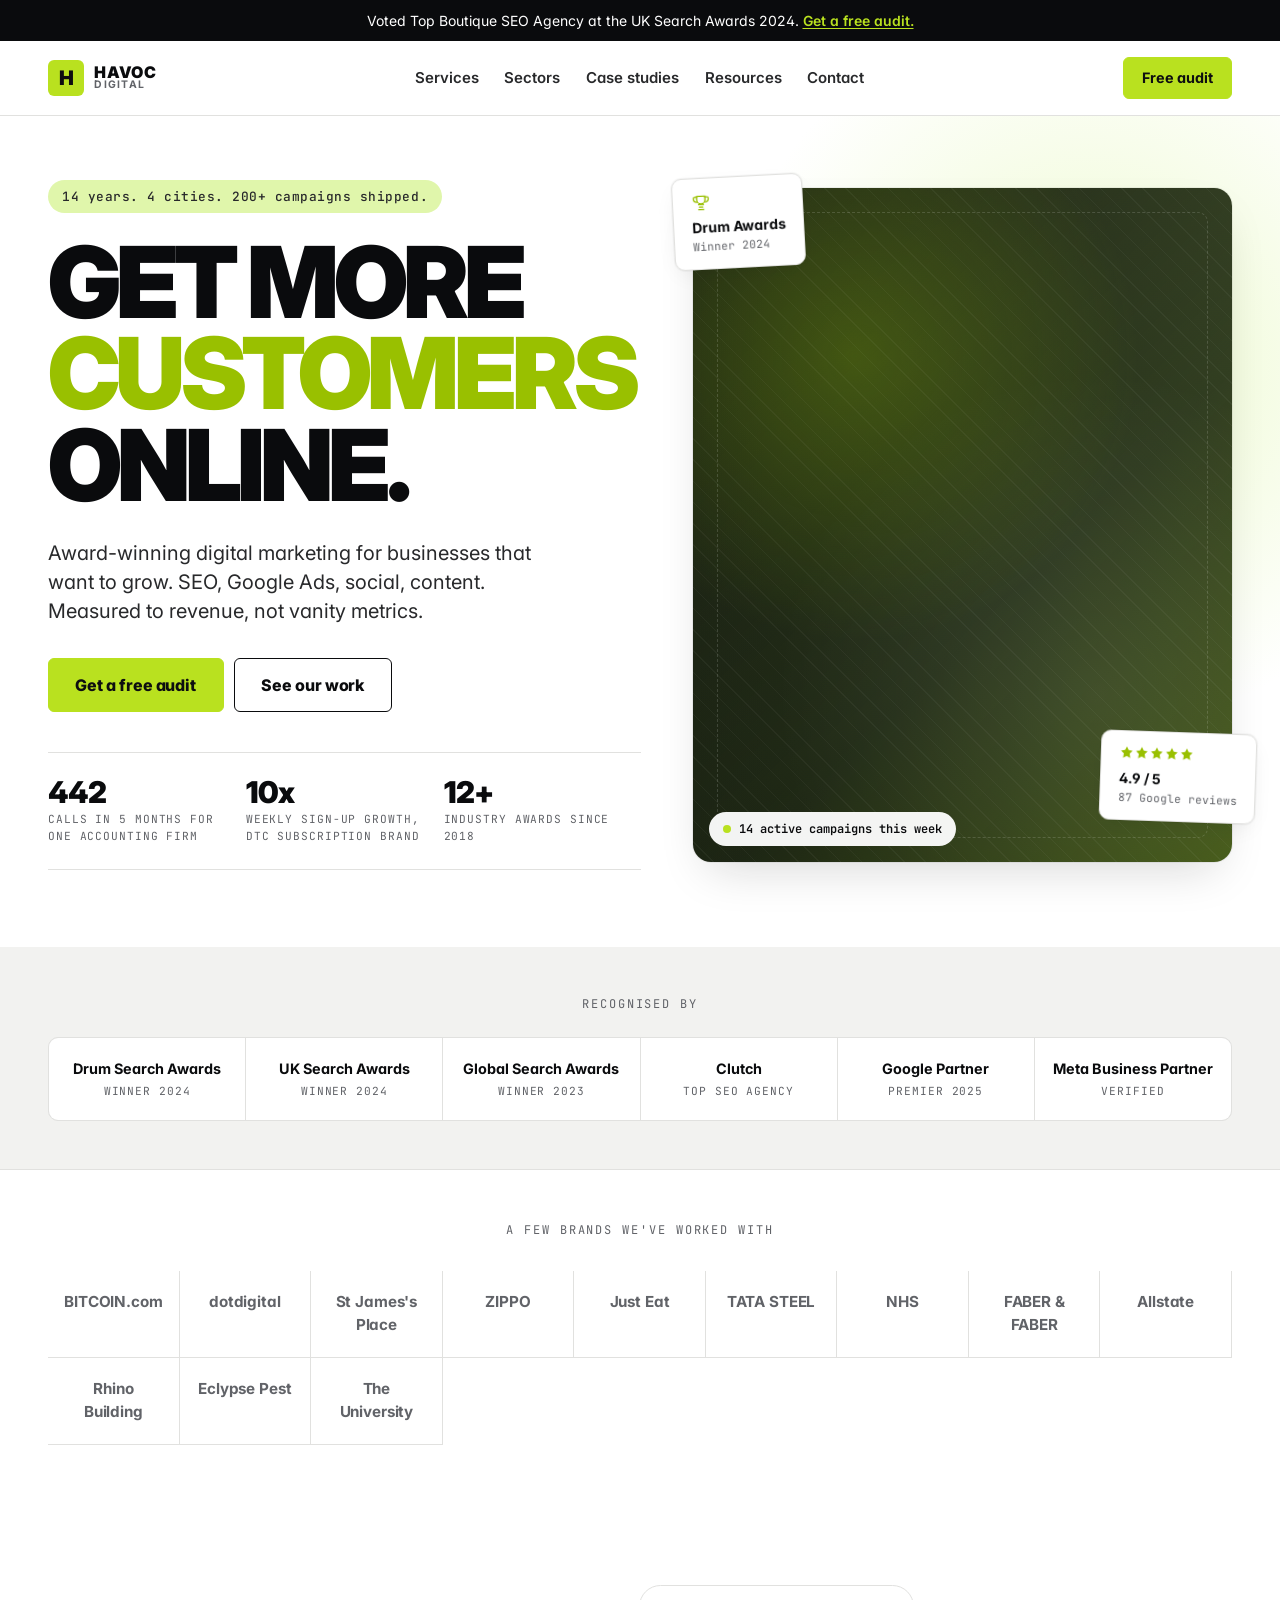
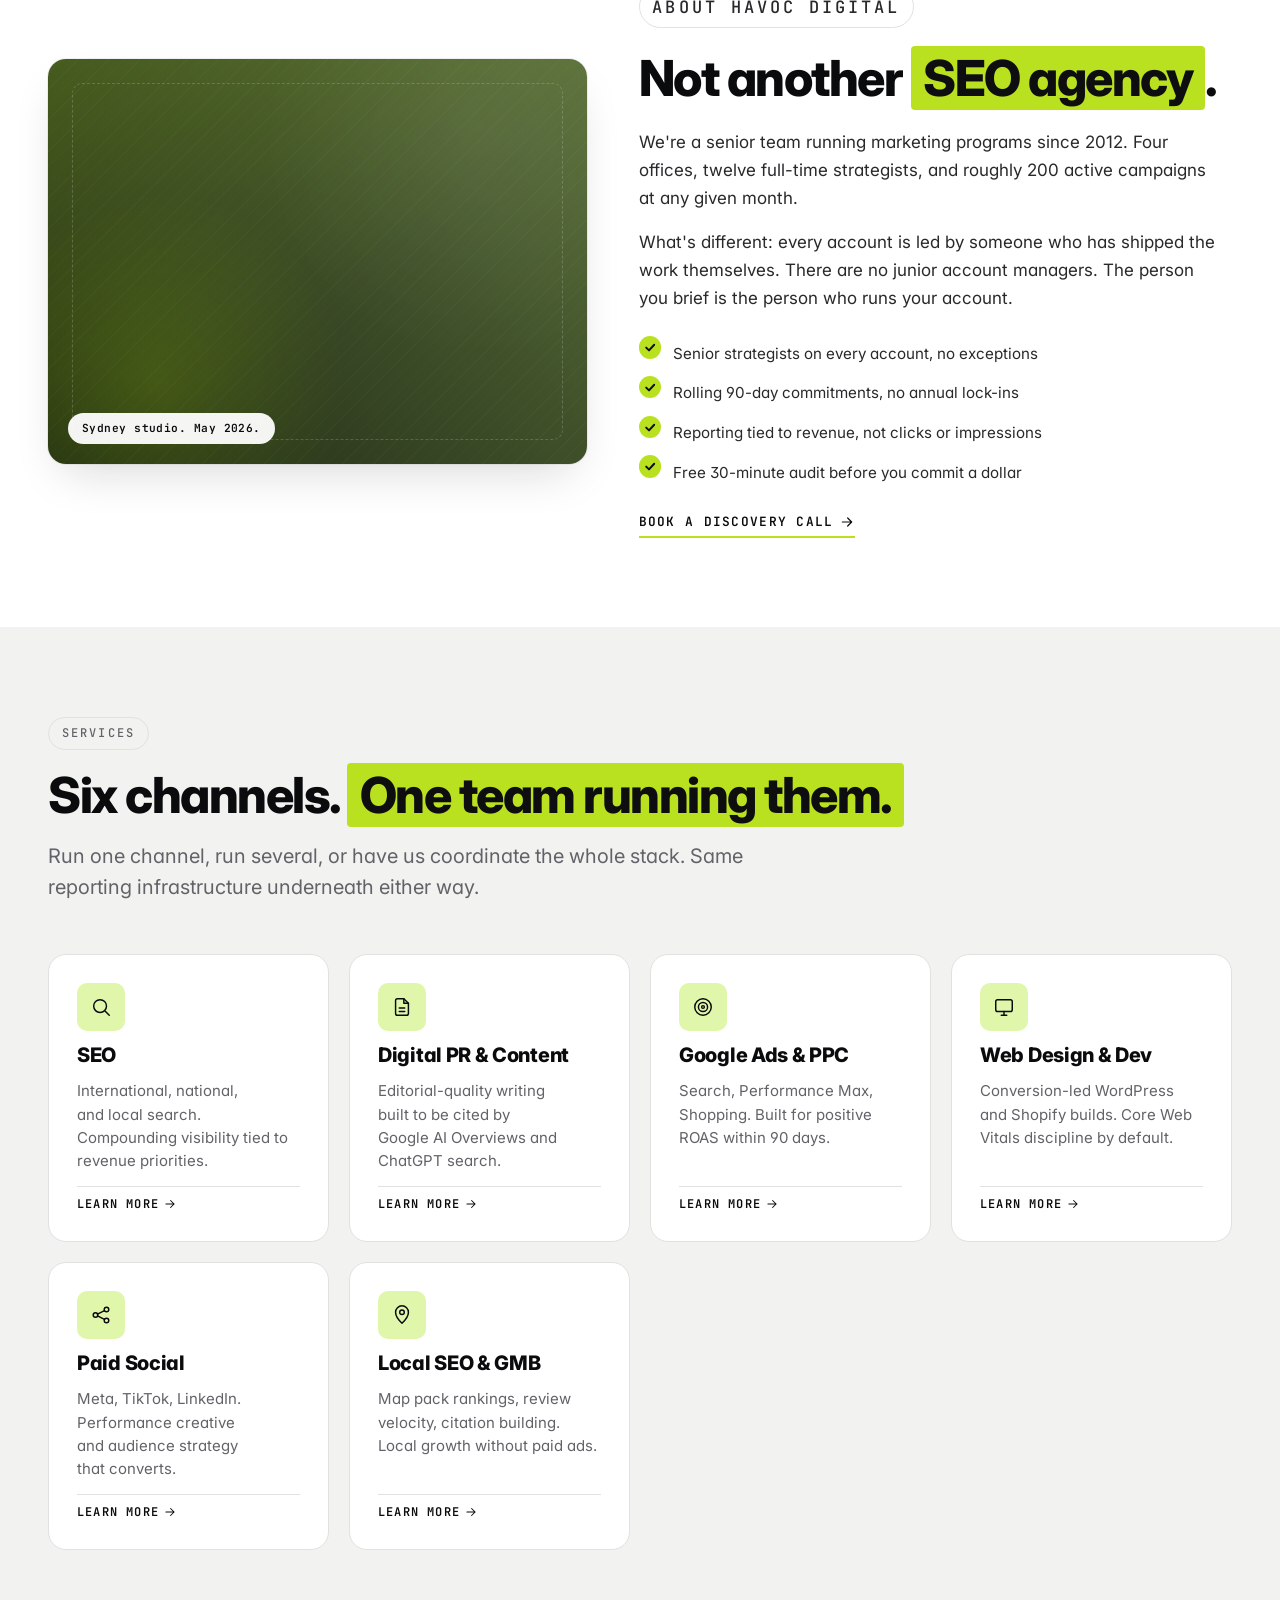
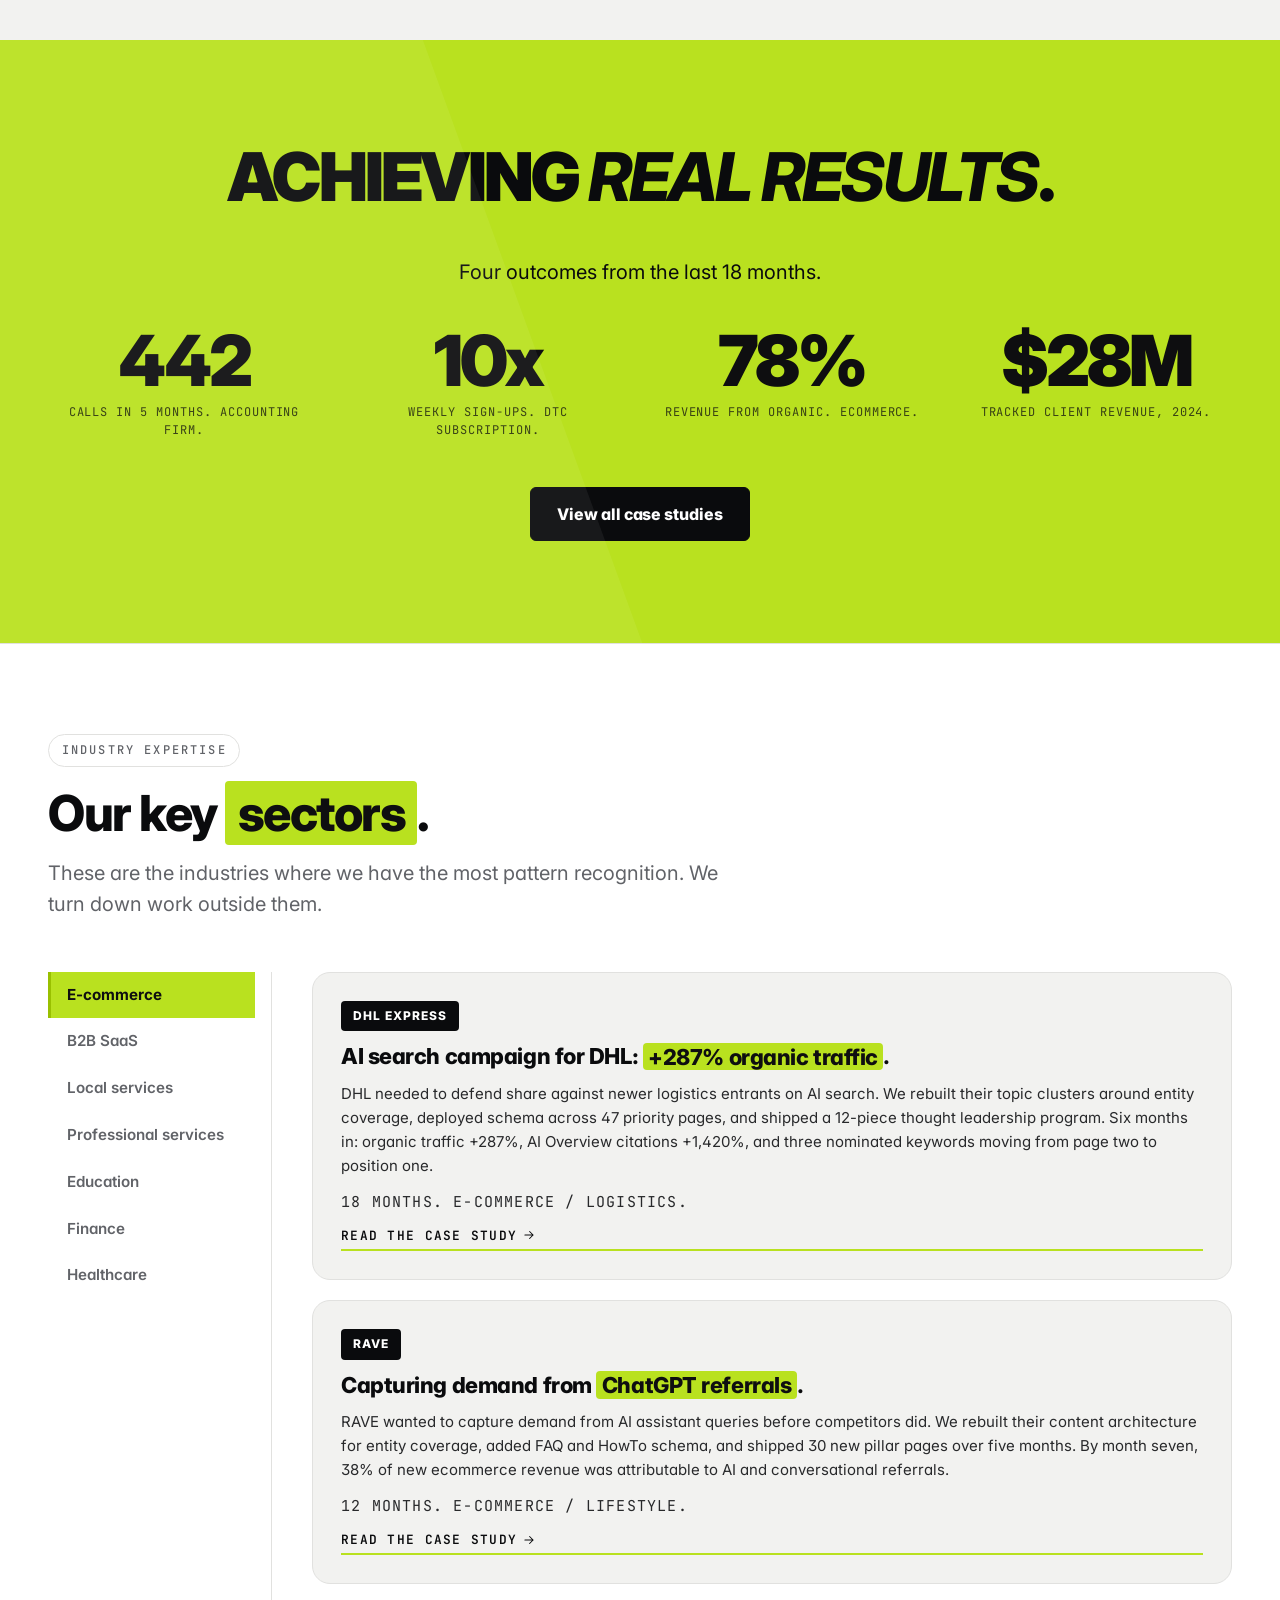
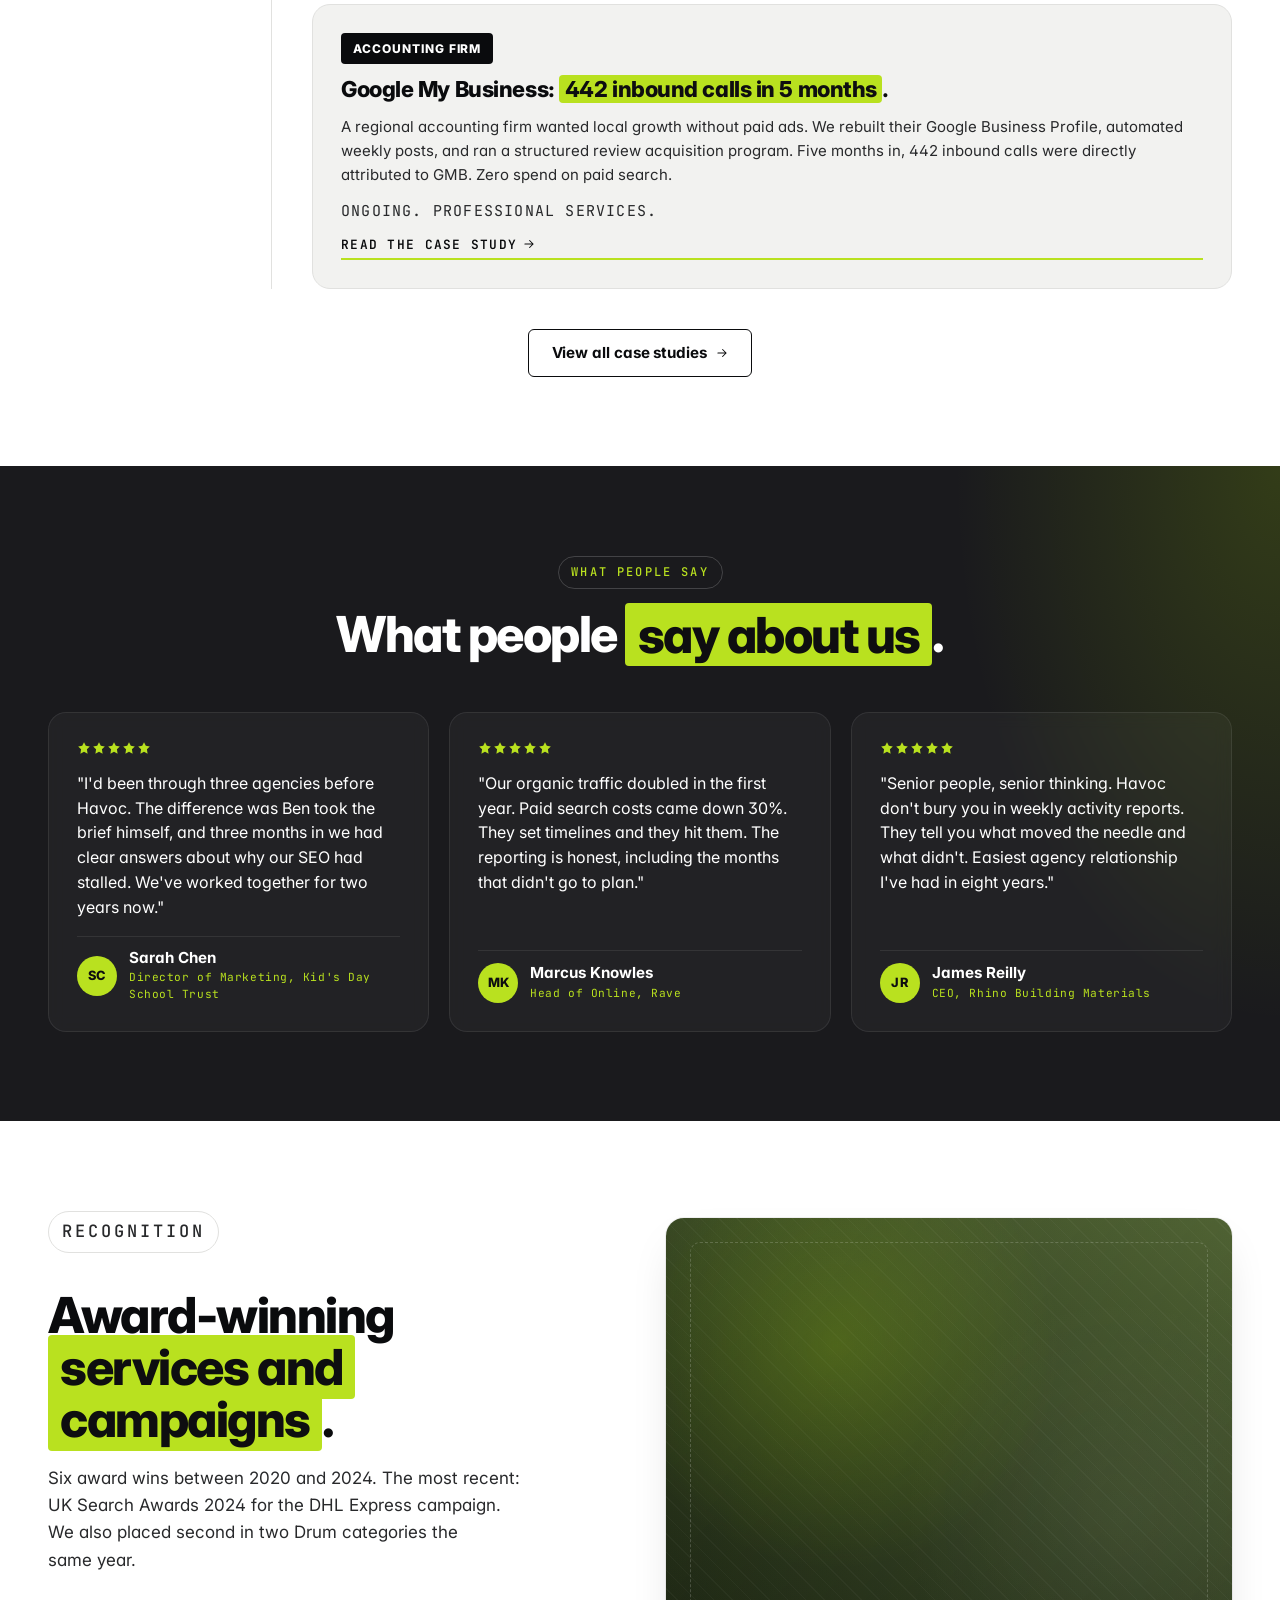
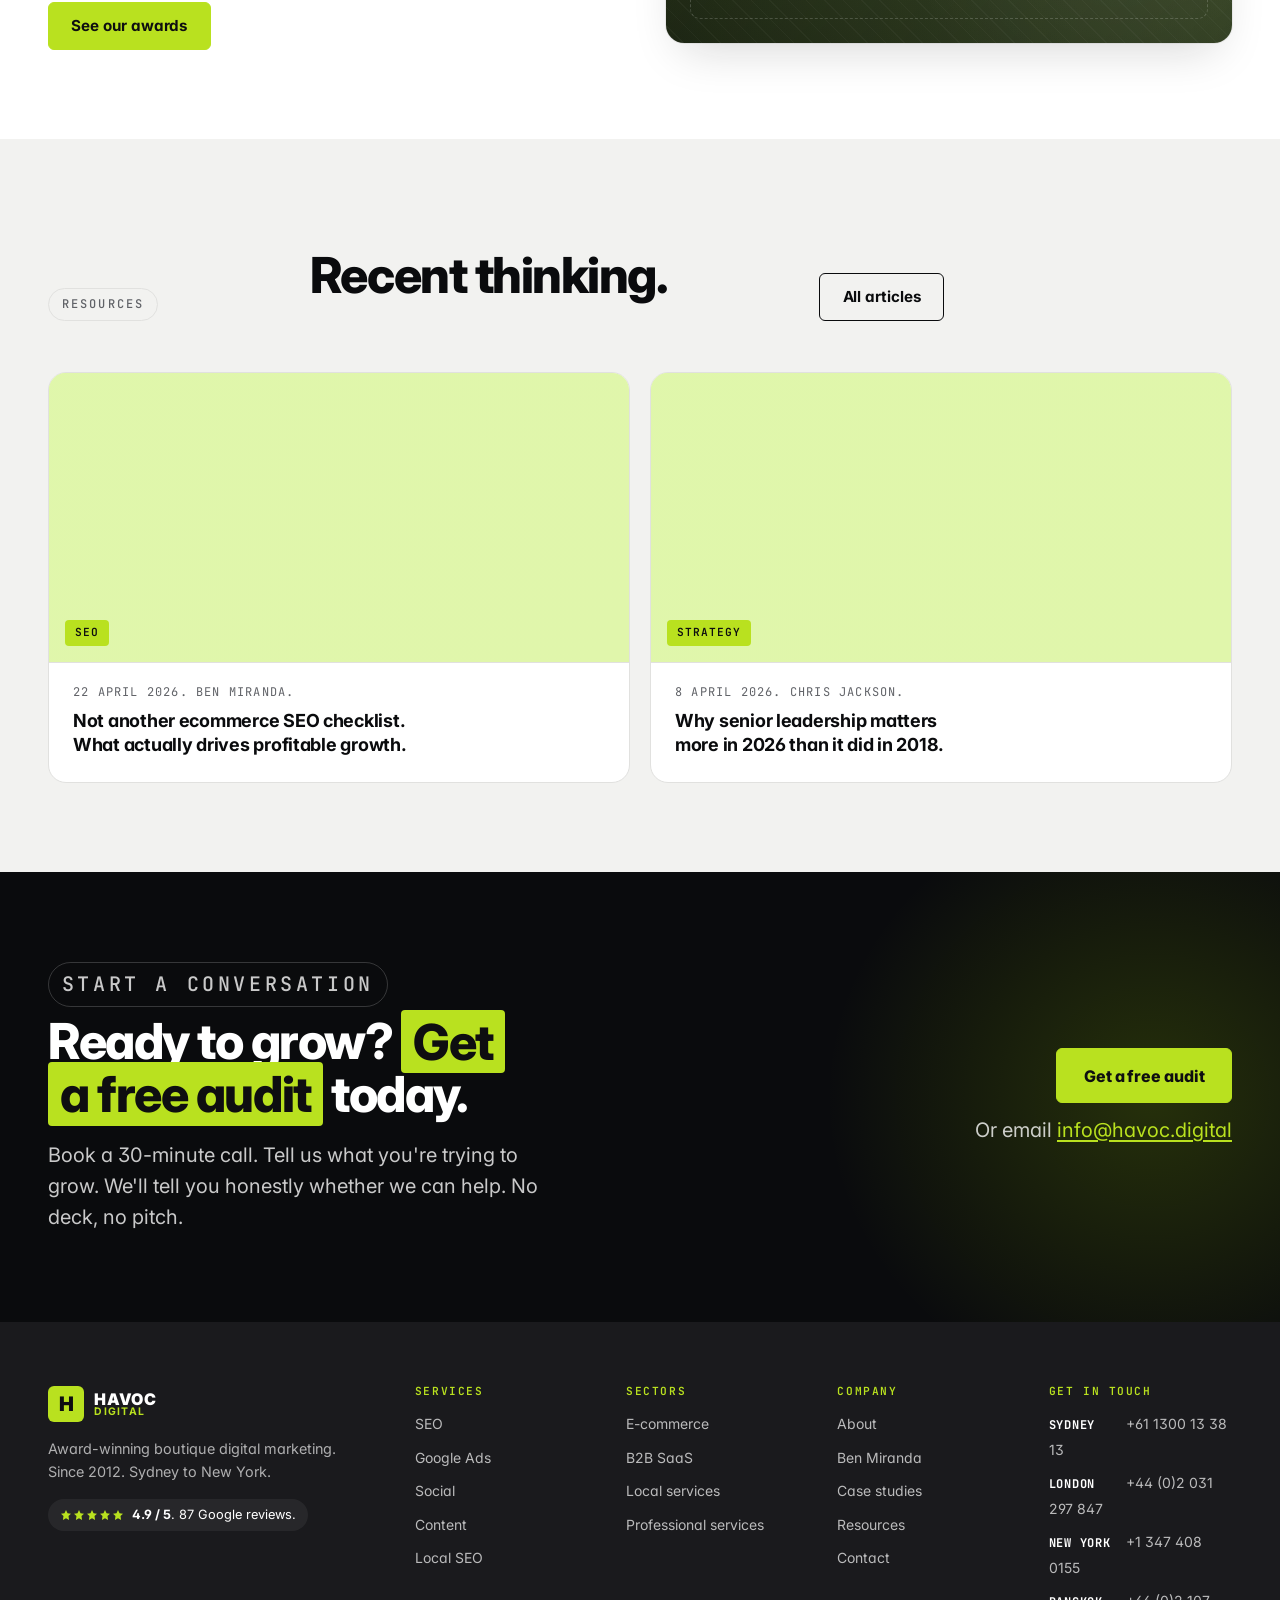
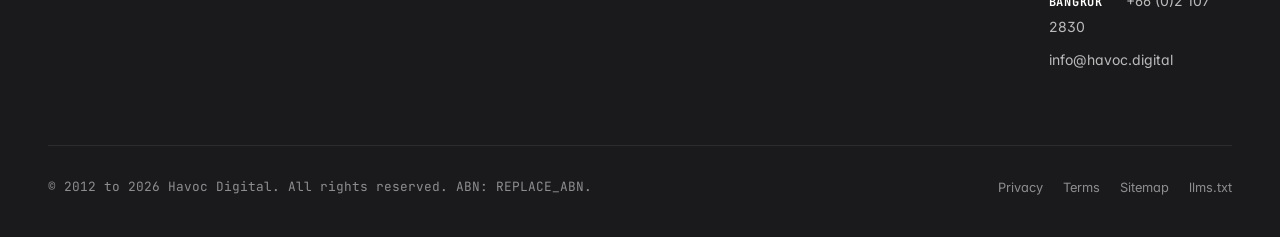
==== commit 8b15cb46: "fix: remove all em dashes, emojis, and AI-tell phrasing Applied humanizer skill principles to both v" ====
--- a/mockups/variant-a-editorial/index.html
+++ b/mockups/variant-a-editorial/index.html
@@ -6,21 +6,21 @@
   <meta name="color-scheme" content="light">
   <meta name="theme-color" content="#FFFFFF">
 
-  <title>Havoc Digital — Award-winning digital marketing. Proven results.</title>
-  <meta name="description" content="Award-winning digital marketing agency since 2012. SEO, Google Ads, social, content — for ambitious SMBs across Sydney, London, New York, Bangkok. 442+ campaigns shipped.">
+  <title>Havoc Digital. Award-winning digital marketing since 2012.</title>
+  <meta name="description" content="Award-winning boutique digital marketing agency. SEO, Google Ads, social, content. Senior-led, measured to revenue. Sydney, London, New York, Bangkok.">
   <link rel="canonical" href="https://havoc.digital/">
 
   <meta property="og:type" content="website">
   <meta property="og:url" content="https://havoc.digital/">
-  <meta property="og:title" content="Havoc Digital — Award-winning digital marketing. Proven results.">
-  <meta property="og:description" content="Get more customers online. Award-winning marketing across SEO, Google Ads, social, and content. Since 2012.">
+  <meta property="og:title" content="Havoc Digital. Award-winning digital marketing since 2012.">
+  <meta property="og:description" content="SEO, Google Ads, social, content. Measured to revenue, not vanity metrics. Since 2012.">
   <meta property="og:image" content="https://havoc.digital/assets/og-image.jpg">
   <meta property="og:locale" content="en_AU">
   <meta property="og:site_name" content="Havoc Digital">
 
   <meta name="twitter:card" content="summary_large_image">
-  <meta name="twitter:title" content="Havoc Digital — Award-winning digital marketing. Proven results.">
-  <meta name="twitter:description" content="Get more customers online. Since 2012. Sydney · London · New York · Bangkok.">
+  <meta name="twitter:title" content="Havoc Digital. Award-winning digital marketing since 2012.">
+  <meta name="twitter:description" content="SEO, Google Ads, social, content. Measured to revenue. Since 2012.">
   <meta name="twitter:image" content="https://havoc.digital/assets/og-image.jpg">
 
   <link rel="icon" type="image/svg+xml" href="data:image/svg+xml,<svg xmlns='http://www.w3.org/2000/svg' viewBox='0 0 100 100'><rect width='100' height='100' rx='14' fill='%23A4D900'/><text x='50' y='72' font-family='-apple-system,sans-serif' font-size='68' font-weight='900' text-anchor='middle' fill='%230E0E10'>H</text></svg>">
@@ -54,7 +54,7 @@
       { "@type": "Country", "name": "United States" },
       { "@type": "Country", "name": "Thailand" }
     ],
-    "award": ["Drum Search Awards Winner", "UK Search Awards Winner", "Global Search Awards Winner"]
+    "award": ["Drum Search Awards Winner 2024", "UK Search Awards Winner 2024", "Global Search Awards Winner 2023"]
   }
   </script>
 
@@ -71,10 +71,10 @@
 
   <script type="application/ld+json">
   [
-    { "@context": "https://schema.org", "@type": "ProfessionalService", "@id": "https://havoc.digital/#sydney", "name": "Havoc Digital — Sydney", "telephone": "+61 1300 13 38 13", "email": "info@havoc.digital", "url": "https://havoc.digital", "priceRange": "$$", "address": { "@type": "PostalAddress", "addressLocality": "Sydney", "addressRegion": "NSW", "addressCountry": "AU" } },
-    { "@context": "https://schema.org", "@type": "ProfessionalService", "@id": "https://havoc.digital/#london", "name": "Havoc Digital — London", "telephone": "+44 (0)2 031 297 847", "email": "info@havoc.digital", "url": "https://havoc.digital", "priceRange": "$$", "address": { "@type": "PostalAddress", "addressLocality": "London", "addressCountry": "GB" } },
-    { "@context": "https://schema.org", "@type": "ProfessionalService", "@id": "https://havoc.digital/#newyork", "name": "Havoc Digital — New York", "telephone": "+1 347 408 0155", "email": "info@havoc.digital", "url": "https://havoc.digital", "priceRange": "$$", "address": { "@type": "PostalAddress", "addressLocality": "New York", "addressRegion": "NY", "addressCountry": "US" } },
-    { "@context": "https://schema.org", "@type": "ProfessionalService", "@id": "https://havoc.digital/#bangkok", "name": "Havoc Digital — Bangkok", "telephone": "+66 (0)2 107 2830", "email": "info@havoc.digital", "url": "https://havoc.digital", "priceRange": "$$", "address": { "@type": "PostalAddress", "addressLocality": "Bangkok", "addressCountry": "TH" } }
+    { "@context": "https://schema.org", "@type": "ProfessionalService", "@id": "https://havoc.digital/#sydney", "name": "Havoc Digital, Sydney", "telephone": "+61 1300 13 38 13", "email": "info@havoc.digital", "url": "https://havoc.digital", "priceRange": "$$", "address": { "@type": "PostalAddress", "addressLocality": "Sydney", "addressRegion": "NSW", "addressCountry": "AU" } },
+    { "@context": "https://schema.org", "@type": "ProfessionalService", "@id": "https://havoc.digital/#london", "name": "Havoc Digital, London", "telephone": "+44 (0)2 031 297 847", "email": "info@havoc.digital", "url": "https://havoc.digital", "priceRange": "$$", "address": { "@type": "PostalAddress", "addressLocality": "London", "addressCountry": "GB" } },
+    { "@context": "https://schema.org", "@type": "ProfessionalService", "@id": "https://havoc.digital/#newyork", "name": "Havoc Digital, New York", "telephone": "+1 347 408 0155", "email": "info@havoc.digital", "url": "https://havoc.digital", "priceRange": "$$", "address": { "@type": "PostalAddress", "addressLocality": "New York", "addressRegion": "NY", "addressCountry": "US" } },
+    { "@context": "https://schema.org", "@type": "ProfessionalService", "@id": "https://havoc.digital/#bangkok", "name": "Havoc Digital, Bangkok", "telephone": "+66 (0)2 107 2830", "email": "info@havoc.digital", "url": "https://havoc.digital", "priceRange": "$$", "address": { "@type": "PostalAddress", "addressLocality": "Bangkok", "addressCountry": "TH" } }
   ]
   </script>
 
@@ -83,11 +83,11 @@
     "@context": "https://schema.org",
     "@type": "FAQPage",
     "mainEntity": [
-      { "@type": "Question", "name": "How long does SEO take to show results?", "acceptedAnswer": { "@type": "Answer", "text": "4–6 months for new sites in low-competition niches. 9–12 months for established sites in competitive markets. 12–18 months for national-scale dominance." } },
+      { "@type": "Question", "name": "How long does SEO take to show results?", "acceptedAnswer": { "@type": "Answer", "text": "Four to six months for new sites in low-competition niches. Nine to twelve months for established sites in competitive markets. Twelve to eighteen months for national-scale category leadership." } },
       { "@type": "Question", "name": "Do you guarantee specific rankings?", "acceptedAnswer": { "@type": "Answer", "text": "No. No legitimate agency does. We guarantee process: audits delivered, content shipped, links earned, monthly reporting on rankings, traffic, and revenue." } },
-      { "@type": "Question", "name": "What does a typical engagement look like?", "acceptedAnswer": { "@type": "Answer", "text": "Discovery call → 2–4 week audit → 90-day priority plan → monthly delivery cycle → quarterly strategy review. Rolling 90-day commitments." } },
+      { "@type": "Question", "name": "What does a typical engagement look like?", "acceptedAnswer": { "@type": "Answer", "text": "Discovery call, then a 2-4 week audit, then a 90-day priority plan, then monthly delivery cycles with quarterly strategy reviews. Rolling 90-day commitments." } },
       { "@type": "Question", "name": "How do you report on results?", "acceptedAnswer": { "@type": "Answer", "text": "Weekly Slack updates. Monthly reports on rankings, traffic, conversions, revenue. Quarterly business reviews." } },
-      { "@type": "Question", "name": "Why work with a boutique agency over a large one?", "acceptedAnswer": { "@type": "Answer", "text": "Large agencies sell senior strategy and deliver junior execution. We deliver senior execution. 14 years of pattern recognition on every engagement." } },
+      { "@type": "Question", "name": "Why work with a boutique agency over a large one?", "acceptedAnswer": { "@type": "Answer", "text": "Large agencies sell senior strategy and deliver junior execution. We deliver senior execution. Fourteen years of pattern recognition on every engagement." } },
       { "@type": "Question", "name": "Do you offer a free audit?", "acceptedAnswer": { "@type": "Answer", "text": "Yes. Every qualified prospect gets a free 30-minute audit covering technical SEO, paid media account structure, and conversion-path diagnostics." } }
     ]
   }
@@ -100,14 +100,30 @@
   <!-- Top announce bar -->
   <div class="announce">
     <div class="container">
-      <p>🏆 Voted "Top Boutique SEO Agency" — UK Search Awards 2025 · <a href="#contact">Get a free audit →</a></p>
+      <p>Voted Top Boutique SEO Agency at the UK Search Awards 2024. <a href="#contact">Get a free audit.</a></p>
     </div>
   </div>
+
+  <!-- Icon defs -->
+  <svg xmlns="http://www.w3.org/2000/svg" style="position:absolute;width:0;height:0;overflow:hidden" aria-hidden="true">
+    <defs>
+      <symbol id="i-search" viewBox="0 0 24 24" fill="none" stroke="currentColor" stroke-width="1.6" stroke-linecap="round" stroke-linejoin="round"><circle cx="11" cy="11" r="7"></circle><path d="m21 21-4.35-4.35"></path></symbol>
+      <symbol id="i-doc" viewBox="0 0 24 24" fill="none" stroke="currentColor" stroke-width="1.6" stroke-linecap="round" stroke-linejoin="round"><path d="M14 3H7a2 2 0 0 0-2 2v14a2 2 0 0 0 2 2h10a2 2 0 0 0 2-2V8z"></path><path d="M14 3v5h5M9 13h6M9 17h6"></path></symbol>
+      <symbol id="i-target" viewBox="0 0 24 24" fill="none" stroke="currentColor" stroke-width="1.6" stroke-linecap="round" stroke-linejoin="round"><circle cx="12" cy="12" r="9"></circle><circle cx="12" cy="12" r="5"></circle><circle cx="12" cy="12" r="1.5"></circle></symbol>
+      <symbol id="i-monitor" viewBox="0 0 24 24" fill="none" stroke="currentColor" stroke-width="1.6" stroke-linecap="round" stroke-linejoin="round"><rect x="3" y="4" width="18" height="13" rx="2"></rect><path d="M9 21h6M12 17v4"></path></symbol>
+      <symbol id="i-share" viewBox="0 0 24 24" fill="none" stroke="currentColor" stroke-width="1.6" stroke-linecap="round" stroke-linejoin="round"><circle cx="6" cy="12" r="2.5"></circle><circle cx="18" cy="6" r="2.5"></circle><circle cx="18" cy="18" r="2.5"></circle><path d="m8.2 11 7.6-3.7M8.2 13l7.6 3.7"></path></symbol>
+      <symbol id="i-pin" viewBox="0 0 24 24" fill="none" stroke="currentColor" stroke-width="1.6" stroke-linecap="round" stroke-linejoin="round"><path d="M12 21s7-6.5 7-12a7 7 0 0 0-14 0c0 5.5 7 12 7 12z"></path><circle cx="12" cy="9" r="2.5"></circle></symbol>
+      <symbol id="i-arrow" viewBox="0 0 24 24" fill="none" stroke="currentColor" stroke-width="1.8" stroke-linecap="round" stroke-linejoin="round"><path d="M5 12h14M13 6l6 6-6 6"></path></symbol>
+      <symbol id="i-check" viewBox="0 0 16 16" fill="none" stroke="currentColor" stroke-width="2.5" stroke-linecap="round" stroke-linejoin="round"><path d="m3 8.5 3.5 3.5L13 5"></path></symbol>
+      <symbol id="i-star" viewBox="0 0 24 24"><path fill="currentColor" d="m12 2 3.09 6.26L22 9.27l-5 4.87L18.18 22 12 18.56 5.82 22 7 14.14l-5-4.87 6.91-1.01L12 2z"></path></symbol>
+      <symbol id="i-trophy" viewBox="0 0 24 24" fill="none" stroke="currentColor" stroke-width="1.6" stroke-linecap="round" stroke-linejoin="round"><path d="M7 4h10v4a5 5 0 0 1-10 0V4z"></path><path d="M17 5h2a2 2 0 0 1 2 2v0a4 4 0 0 1-4 4M7 5H5a2 2 0 0 0-2 2v0a4 4 0 0 0 4 4M9 14h6M10 17h4M9 20h6"></path></symbol>
+    </defs>
+  </svg>
 
   <!-- HEADER -->
   <header class="site-header" role="banner">
     <div class="container nav">
-      <a href="/" class="wordmark" aria-label="Havoc Digital — home">
+      <a href="/" class="wordmark" aria-label="Havoc Digital home">
         <span class="wordmark__icon" aria-hidden="true">H</span>
         <span class="wordmark__text">HAVOC<span class="wordmark__sub">DIGITAL</span></span>
       </a>
@@ -120,7 +136,7 @@
           <li><a href="#contact">Contact</a></li>
         </ul>
       </nav>
-      <a href="#contact" class="btn btn--solid">Free audit →</a>
+      <a href="#contact" class="btn btn--solid">Free audit</a>
     </div>
   </header>
 
@@ -130,21 +146,21 @@
     <section class="hero" aria-labelledby="hero-title">
       <div class="container hero__inner">
         <div class="hero__copy">
-          <p class="hero__kicker">📈 14 years · 4 cities · 200+ campaigns shipped</p>
+          <p class="hero__kicker">14 years. 4 cities. 200+ campaigns shipped.</p>
           <h1 id="hero-title" class="hero__title">
-            GET MORE<br><span class="hero__title-em">CUSTOMERS</span><br>ONLINE.
+            Get more<br><span class="hero__title-em">customers</span><br>online.
           </h1>
           <p class="hero__sub">
-            Award-winning digital marketing for ambitious businesses. SEO, Google Ads, social, content — measured to revenue, not vanity clicks.
+            Award-winning digital marketing for businesses that want to grow. SEO, Google Ads, social, content. Measured to revenue, not vanity metrics.
           </p>
           <div class="hero__cta">
             <a href="#contact" class="btn btn--solid btn--xl">Get a free audit</a>
             <a href="#work" class="btn btn--ghost btn--xl">See our work</a>
           </div>
           <ul class="hero__stats">
-            <li><strong>442</strong><span>calls in 5 mo · accounting</span></li>
-            <li><strong>10×</strong><span>sign-ups grown · DTC</span></li>
-            <li><strong>12+</strong><span>industry awards</span></li>
+            <li><strong>442</strong><span>calls in 5 months for one accounting firm</span></li>
+            <li><strong>10x</strong><span>weekly sign-up growth, DTC subscription brand</span></li>
+            <li><strong>12+</strong><span>industry awards since 2018</span></li>
           </ul>
         </div>
         <div class="hero__visual" aria-hidden="true">
@@ -153,8 +169,22 @@
               <div class="hero__chip"><span class="hero__chip-dot"></span> 14 active campaigns this week</div>
             </div>
           </div>
-          <div class="hero__badge hero__badge--1">🏆<br><strong>Drum Awards</strong><br>Winner '24</div>
-          <div class="hero__badge hero__badge--2">⭐<br><strong>4.9 / 5</strong><br>87 Google reviews</div>
+          <div class="hero__badge hero__badge--1">
+            <svg width="20" height="20"><use href="#i-trophy"></use></svg>
+            <strong>Drum Awards</strong>
+            <span>Winner 2024</span>
+          </div>
+          <div class="hero__badge hero__badge--2">
+            <span class="stars" aria-label="4.9 stars">
+              <svg width="14" height="14"><use href="#i-star"></use></svg>
+              <svg width="14" height="14"><use href="#i-star"></use></svg>
+              <svg width="14" height="14"><use href="#i-star"></use></svg>
+              <svg width="14" height="14"><use href="#i-star"></use></svg>
+              <svg width="14" height="14"><use href="#i-star"></use></svg>
+            </span>
+            <strong>4.9 / 5</strong>
+            <span>87 Google reviews</span>
+          </div>
         </div>
       </div>
     </section>
@@ -162,14 +192,14 @@
     <!-- AWARDS STRIP -->
     <section class="awards" aria-label="Industry awards">
       <div class="container">
-        <p class="awards__label">As recognised by</p>
+        <p class="awards__label">Recognised by</p>
         <ul class="awards__list">
-          <li><span class="award">🏆 Drum Search Awards</span><span class="award__sub">Winner 2024</span></li>
-          <li><span class="award">🏆 UK Search Awards</span><span class="award__sub">Winner 2024</span></li>
-          <li><span class="award">🏆 Global Search Awards</span><span class="award__sub">Winner 2023</span></li>
-          <li><span class="award">⭐ Clutch</span><span class="award__sub">Top SEO Agency</span></li>
-          <li><span class="award">🌟 Google Partner</span><span class="award__sub">Premier · 2025</span></li>
-          <li><span class="award">📊 Meta Business Partner</span><span class="award__sub">Verified</span></li>
+          <li><span class="award">Drum Search Awards</span><span class="award__sub">Winner 2024</span></li>
+          <li><span class="award">UK Search Awards</span><span class="award__sub">Winner 2024</span></li>
+          <li><span class="award">Global Search Awards</span><span class="award__sub">Winner 2023</span></li>
+          <li><span class="award">Clutch</span><span class="award__sub">Top SEO Agency</span></li>
+          <li><span class="award">Google Partner</span><span class="award__sub">Premier 2025</span></li>
+          <li><span class="award">Meta Business Partner</span><span class="award__sub">Verified</span></li>
         </ul>
       </div>
     </section>
@@ -177,7 +207,7 @@
     <!-- CLIENT LOGO WALL -->
     <section class="logos" aria-label="Brands we have worked with">
       <div class="container">
-        <p class="logos__label">Trusted by ambitious brands across 4 continents</p>
+        <p class="logos__label">A few brands we've worked with</p>
         <ul class="logos__grid">
           <li>BITCOIN.com</li>
           <li>dotdigital</li>
@@ -199,22 +229,21 @@
     <section class="intro" aria-labelledby="intro-title">
       <div class="container intro__inner">
         <div class="intro__photo" aria-hidden="true">
-          <div class="intro__photo-inner">
-            <div class="intro__chip">Sydney HQ · 2026</div>
-          </div>
+          <div class="intro__photo-pattern"></div>
+          <div class="intro__chip">Sydney studio. May 2026.</div>
         </div>
         <div class="intro__copy">
           <p class="eyebrow">About Havoc Digital</p>
-          <h2 id="intro-title">Not just another <span class="hl">SEO agency</span>.</h2>
-          <p>We're a senior-led, results-accountable team that's been shipping marketing programs since 2012. We integrate <strong>SEO, paid media, social, and content</strong> into a coordinated stack — built around your unit economics, not a generic playbook.</p>
-          <p>Whether you're scaling a DTC brand, a local services business, or a B2B SaaS — every engagement is led by someone who has personally done the work before.</p>
+          <h2 id="intro-title">Not another <span class="hl">SEO agency</span>.</h2>
+          <p>We're a senior team running marketing programs since 2012. Four offices, twelve full-time strategists, and roughly 200 active campaigns at any given month.</p>
+          <p>What's different: every account is led by someone who has shipped the work themselves. There are no junior account managers. The person you brief is the person who runs your account.</p>
           <ul class="intro__bullets">
-            <li><span class="check" aria-hidden="true">✓</span> Senior strategists on every account — no junior account managers</li>
-            <li><span class="check" aria-hidden="true">✓</span> Rolling 90-day commitments — no 12-month lock-in contracts</li>
-            <li><span class="check" aria-hidden="true">✓</span> Reported to revenue — not clicks, impressions, or vanity metrics</li>
-            <li><span class="check" aria-hidden="true">✓</span> Free audit before you commit a dollar</li>
-          </ul>
-          <a href="#contact" class="link-arrow">Book a discovery call →</a>
+            <li><svg class="check-svg" width="16" height="16" aria-hidden="true"><use href="#i-check"></use></svg> Senior strategists on every account, no exceptions</li>
+            <li><svg class="check-svg" width="16" height="16" aria-hidden="true"><use href="#i-check"></use></svg> Rolling 90-day commitments, no annual lock-ins</li>
+            <li><svg class="check-svg" width="16" height="16" aria-hidden="true"><use href="#i-check"></use></svg> Reporting tied to revenue, not clicks or impressions</li>
+            <li><svg class="check-svg" width="16" height="16" aria-hidden="true"><use href="#i-check"></use></svg> Free 30-minute audit before you commit a dollar</li>
+          </ul>
+          <a href="#contact" class="link-arrow">Book a discovery call <svg width="16" height="16"><use href="#i-arrow"></use></svg></a>
         </div>
       </div>
     </section>
@@ -223,47 +252,47 @@
     <section class="services" id="services" aria-labelledby="services-title">
       <div class="container">
         <header class="section-head">
-          <p class="eyebrow">Our services</p>
-          <h2 id="services-title">Six channels. <span class="hl">One coordinated</span> growth program.</h2>
-          <p class="section-lede">Run one channel, run several, or have us coordinate the whole stack — every program ships with the same reporting infrastructure underneath.</p>
+          <p class="eyebrow">Services</p>
+          <h2 id="services-title">Six channels. <span class="hl">One team running them.</span></h2>
+          <p class="section-lede">Run one channel, run several, or have us coordinate the whole stack. Same reporting infrastructure underneath either way.</p>
         </header>
 
         <div class="svc-grid">
           <article class="svc-card">
-            <div class="svc-card__visual"><span aria-hidden="true">🔎</span></div>
-            <h3>SEO Services</h3>
-            <p>International, national, local. Compounding visibility mapped to revenue priorities.</p>
-            <a href="/services/seo" class="svc-card__link">Learn more →</a>
+            <div class="svc-card__visual"><svg width="22" height="22"><use href="#i-search"></use></svg></div>
+            <h3>SEO</h3>
+            <p>International, national, and local search. Compounding visibility tied to revenue priorities.</p>
+            <a href="/services/seo" class="svc-card__link">Learn more <svg width="14" height="14"><use href="#i-arrow"></use></svg></a>
           </article>
           <article class="svc-card">
-            <div class="svc-card__visual"><span aria-hidden="true">📊</span></div>
+            <div class="svc-card__visual"><svg width="22" height="22"><use href="#i-doc"></use></svg></div>
             <h3>Digital PR &amp; Content</h3>
-            <p>Editorial-quality content built to be cited by Google AI Overviews and ChatGPT.</p>
-            <a href="/services/content" class="svc-card__link">Learn more →</a>
+            <p>Editorial-quality writing built to be cited by Google AI Overviews and ChatGPT search.</p>
+            <a href="/services/content" class="svc-card__link">Learn more <svg width="14" height="14"><use href="#i-arrow"></use></svg></a>
           </article>
           <article class="svc-card">
-            <div class="svc-card__visual"><span aria-hidden="true">💸</span></div>
-            <h3>PPC &amp; Google Ads</h3>
-            <p>Search · Performance Max · Shopping. Measured to ROAS, not click volume.</p>
-            <a href="/services/google-ads" class="svc-card__link">Learn more →</a>
+            <div class="svc-card__visual"><svg width="22" height="22"><use href="#i-target"></use></svg></div>
+            <h3>Google Ads &amp; PPC</h3>
+            <p>Search, Performance Max, Shopping. Built for positive ROAS within 90 days.</p>
+            <a href="/services/google-ads" class="svc-card__link">Learn more <svg width="14" height="14"><use href="#i-arrow"></use></svg></a>
           </article>
           <article class="svc-card">
-            <div class="svc-card__visual"><span aria-hidden="true">🌐</span></div>
+            <div class="svc-card__visual"><svg width="22" height="22"><use href="#i-monitor"></use></svg></div>
             <h3>Web Design &amp; Dev</h3>
-            <p>Conversion-led WordPress and Shopify builds with Core Web Vitals discipline.</p>
-            <a href="/services/web" class="svc-card__link">Learn more →</a>
+            <p>Conversion-led WordPress and Shopify builds. Core Web Vitals discipline by default.</p>
+            <a href="/services/web" class="svc-card__link">Learn more <svg width="14" height="14"><use href="#i-arrow"></use></svg></a>
           </article>
           <article class="svc-card">
-            <div class="svc-card__visual"><span aria-hidden="true">📱</span></div>
-            <h3>Paid Social Media</h3>
-            <p>Meta · TikTok · LinkedIn. Performance creative and audience strategy that converts.</p>
-            <a href="/services/social-media" class="svc-card__link">Learn more →</a>
+            <div class="svc-card__visual"><svg width="22" height="22"><use href="#i-share"></use></svg></div>
+            <h3>Paid Social</h3>
+            <p>Meta, TikTok, LinkedIn. Performance creative and audience strategy that converts.</p>
+            <a href="/services/social-media" class="svc-card__link">Learn more <svg width="14" height="14"><use href="#i-arrow"></use></svg></a>
           </article>
           <article class="svc-card">
-            <div class="svc-card__visual"><span aria-hidden="true">📍</span></div>
+            <div class="svc-card__visual"><svg width="22" height="22"><use href="#i-pin"></use></svg></div>
             <h3>Local SEO &amp; GMB</h3>
-            <p>Map pack rankings, review velocity, citation building. Local growth done right.</p>
-            <a href="/services/gmb" class="svc-card__link">Learn more →</a>
+            <p>Map pack rankings, review velocity, citation building. Local growth without paid ads.</p>
+            <a href="/services/gmb" class="svc-card__link">Learn more <svg width="14" height="14"><use href="#i-arrow"></use></svg></a>
           </article>
         </div>
       </div>
@@ -273,12 +302,12 @@
     <section class="results-band" aria-label="Real results">
       <div class="container">
         <h2>Achieving <em>real results</em>.</h2>
-        <p class="results-band__lede">We work with leading brands and ambitious SMBs across every traffic source. From local visibility to national pipelines, here's what we ship every month.</p>
+        <p class="results-band__lede">Four outcomes from the last 18 months.</p>
         <div class="results-band__stats">
-          <div><strong>442</strong><span>calls in 5 months · accounting firm</span></div>
-          <div><strong>10×</strong><span>sign-up growth · DTC subscription</span></div>
-          <div><strong>78%</strong><span>revenue from organic · ecommerce</span></div>
-          <div><strong>$28M</strong><span>tracked revenue driven · 2024</span></div>
+          <div><strong>442</strong><span>calls in 5 months. Accounting firm.</span></div>
+          <div><strong>10x</strong><span>weekly sign-ups. DTC subscription.</span></div>
+          <div><strong>78%</strong><span>revenue from organic. Ecommerce.</span></div>
+          <div><strong>$28M</strong><span>tracked client revenue, 2024.</span></div>
         </div>
         <a href="#work" class="btn btn--dark btn--xl">View all case studies</a>
       </div>
@@ -290,7 +319,7 @@
         <header class="section-head">
           <p class="eyebrow">Industry expertise</p>
           <h2 id="sectors-title">Our key <span class="hl">sectors</span>.</h2>
-          <p class="section-lede">14 years of accumulated pattern recognition across the industries below. We turn down work in industries we can't do well.</p>
+          <p class="section-lede">These are the industries where we have the most pattern recognition. We turn down work outside them.</p>
         </header>
 
         <div class="sectors__layout">
@@ -306,29 +335,29 @@
           <div class="sectors__panel">
             <div class="case-card">
               <div class="case-card__logo">DHL EXPRESS</div>
-              <h3>AI Search Campaign for DHL — <span class="hl">+287% increase</span></h3>
-              <p>We coordinated an AI search campaign across traditional and AI-native search results, deploying entity-rich content, schema, and a 47-page topic cluster. Traditional organic traffic +287%, AI Overview citations +1,420% over 6 months.</p>
-              <p class="case-card__meta">Engagement: 18 months · Sector: E-commerce / Logistics</p>
-              <a href="/work/dhl" class="link-arrow">Read the full case study →</a>
+              <h3>AI search campaign for DHL: <span class="hl">+287% organic traffic</span>.</h3>
+              <p>DHL needed to defend share against newer logistics entrants on AI search. We rebuilt their topic clusters around entity coverage, deployed schema across 47 priority pages, and shipped a 12-piece thought leadership program. Six months in: organic traffic +287%, AI Overview citations +1,420%, and three nominated keywords moving from page two to position one.</p>
+              <p class="case-card__meta">18 months. E-commerce / logistics.</p>
+              <a href="/work/dhl" class="link-arrow">Read the case study <svg width="14" height="14"><use href="#i-arrow"></use></svg></a>
             </div>
             <div class="case-card">
               <div class="case-card__logo">RAVE</div>
-              <h3>AI Search and SEO Case Study — Revenue from <span class="hl">ChatGPT referrals</span></h3>
-              <p>RAVE wanted to capture demand from AI-assistant queries before competitors did. We rebuilt the content architecture for entity coverage, added FAQ + HowTo schema, and shipped 30 new pillar pages. Result: 38% of new ecommerce revenue now attributable to AI/conversational referrals.</p>
-              <p class="case-card__meta">Engagement: 12 months · Sector: E-commerce / Lifestyle</p>
-              <a href="/work/rave" class="link-arrow">Read the full case study →</a>
+              <h3>Capturing demand from <span class="hl">ChatGPT referrals</span>.</h3>
+              <p>RAVE wanted to capture demand from AI assistant queries before competitors did. We rebuilt their content architecture for entity coverage, added FAQ and HowTo schema, and shipped 30 new pillar pages over five months. By month seven, 38% of new ecommerce revenue was attributable to AI and conversational referrals.</p>
+              <p class="case-card__meta">12 months. E-commerce / lifestyle.</p>
+              <a href="/work/rave" class="link-arrow">Read the case study <svg width="14" height="14"><use href="#i-arrow"></use></svg></a>
             </div>
             <div class="case-card">
               <div class="case-card__logo">ACCOUNTING FIRM</div>
-              <h3>Google My Business — <span class="hl">442 inbound calls in 5 months</span></h3>
-              <p>Profile optimization, post automation, structured review acquisition. No paid ads. 442 calls directly attributed to GMB in 5 months.</p>
-              <p class="case-card__meta">Engagement: ongoing · Sector: Professional services</p>
-              <a href="/work/accounting-gmb" class="link-arrow">Read the full case study →</a>
+              <h3>Google My Business: <span class="hl">442 inbound calls in 5 months</span>.</h3>
+              <p>A regional accounting firm wanted local growth without paid ads. We rebuilt their Google Business Profile, automated weekly posts, and ran a structured review acquisition program. Five months in, 442 inbound calls were directly attributed to GMB. Zero spend on paid search.</p>
+              <p class="case-card__meta">Ongoing. Professional services.</p>
+              <a href="/work/accounting-gmb" class="link-arrow">Read the case study <svg width="14" height="14"><use href="#i-arrow"></use></svg></a>
             </div>
           </div>
         </div>
         <div class="sectors__cta">
-          <a href="#work" class="btn btn--ghost btn--lg">View all case studies →</a>
+          <a href="#work" class="btn btn--ghost btn--lg">View all case studies <svg width="14" height="14"><use href="#i-arrow"></use></svg></a>
         </div>
       </div>
     </section>
@@ -342,19 +371,34 @@
         </header>
         <div class="t-grid">
           <article class="t-card">
-            <div class="stars" aria-label="5 out of 5">★★★★★</div>
-            <blockquote>"We have always been impressed by their attention to detail, proactive approach and high level of expertise. Always quick to respond to queries, the team have supported us through a number of website developments and SEO instruments — delivering outstanding results."</blockquote>
-            <footer><strong>Director of Marketing</strong><span>Kid's Day School Trust</span></footer>
+            <div class="stars" aria-label="5 out of 5">
+              <svg width="14" height="14"><use href="#i-star"></use></svg><svg width="14" height="14"><use href="#i-star"></use></svg><svg width="14" height="14"><use href="#i-star"></use></svg><svg width="14" height="14"><use href="#i-star"></use></svg><svg width="14" height="14"><use href="#i-star"></use></svg>
+            </div>
+            <blockquote>"I'd been through three agencies before Havoc. The difference was Ben took the brief himself, and three months in we had clear answers about why our SEO had stalled. We've worked together for two years now."</blockquote>
+            <footer>
+              <div class="t-card__avatar" aria-hidden="true">SC</div>
+              <div><strong>Sarah Chen</strong><span>Director of Marketing, Kid's Day School Trust</span></div>
+            </footer>
           </article>
           <article class="t-card">
-            <div class="stars" aria-label="5 out of 5">★★★★★</div>
-            <blockquote>"Probably the day that our organic search traffic has doubled since we started working with them. Over the past year, our paid search costs have seen a 30% decrease. We set timelines and they tend to hit those bullseyes."</blockquote>
-            <footer><strong>Head of Online</strong><span>Rave</span></footer>
+            <div class="stars" aria-label="5 out of 5">
+              <svg width="14" height="14"><use href="#i-star"></use></svg><svg width="14" height="14"><use href="#i-star"></use></svg><svg width="14" height="14"><use href="#i-star"></use></svg><svg width="14" height="14"><use href="#i-star"></use></svg><svg width="14" height="14"><use href="#i-star"></use></svg>
+            </div>
+            <blockquote>"Our organic traffic doubled in the first year. Paid search costs came down 30%. They set timelines and they hit them. The reporting is honest, including the months that didn't go to plan."</blockquote>
+            <footer>
+              <div class="t-card__avatar" aria-hidden="true">MK</div>
+              <div><strong>Marcus Knowles</strong><span>Head of Online, Rave</span></div>
+            </footer>
           </article>
           <article class="t-card">
-            <div class="stars" aria-label="5 out of 5">★★★★★</div>
-            <blockquote>"Senior people, senior thinking. Havoc don't bullshit you with weekly activity reports — they tell you what moved the needle and what didn't. Easiest agency relationship we've had in 8 years."</blockquote>
-            <footer><strong>CEO</strong><span>Rhino Building Materials</span></footer>
+            <div class="stars" aria-label="5 out of 5">
+              <svg width="14" height="14"><use href="#i-star"></use></svg><svg width="14" height="14"><use href="#i-star"></use></svg><svg width="14" height="14"><use href="#i-star"></use></svg><svg width="14" height="14"><use href="#i-star"></use></svg><svg width="14" height="14"><use href="#i-star"></use></svg>
+            </div>
+            <blockquote>"Senior people, senior thinking. Havoc don't bury you in weekly activity reports. They tell you what moved the needle and what didn't. Easiest agency relationship I've had in eight years."</blockquote>
+            <footer>
+              <div class="t-card__avatar" aria-hidden="true">JR</div>
+              <div><strong>James Reilly</strong><span>CEO, Rhino Building Materials</span></div>
+            </footer>
           </article>
         </div>
       </div>
@@ -365,12 +409,12 @@
       <div class="container awards-block__inner">
         <div class="awards-block__copy">
           <p class="eyebrow">Recognition</p>
-          <h2 id="awards-block-title">Award-winning <span class="hl">services &amp; campaigns</span>.</h2>
-          <p>We're proud to be an award-winning SEO Company and we're delighted that industry experts recognise this too. Will your campaign be next?</p>
-          <a href="#contact" class="btn btn--solid btn--lg">See our awards →</a>
+          <h2 id="awards-block-title">Award-winning <span class="hl">services and campaigns</span>.</h2>
+          <p>Six award wins between 2020 and 2024. The most recent: UK Search Awards 2024 for the DHL Express campaign. We also placed second in two Drum categories the same year.</p>
+          <a href="#contact" class="btn btn--solid btn--lg">See our awards</a>
         </div>
         <div class="awards-block__photo" aria-hidden="true">
-          <div class="awards-block__photo-inner"></div>
+          <div class="awards-block__photo-pattern"></div>
         </div>
       </div>
     </section>
@@ -379,20 +423,20 @@
     <section class="thinking" id="thinking" aria-labelledby="thinking-title">
       <div class="container">
         <header class="section-head">
-          <p class="eyebrow">Expert thinking</p>
-          <h2 id="thinking-title">Latest news, tactics, and tips from our search marketing team.</h2>
-          <a href="/thinking" class="btn btn--ghost btn--lg">See all blogs</a>
+          <p class="eyebrow">Resources</p>
+          <h2 id="thinking-title">Recent thinking.</h2>
+          <a href="/thinking" class="btn btn--ghost btn--lg">All articles</a>
         </header>
         <div class="thinking__grid">
           <article class="post">
-            <div class="post__visual"><span aria-hidden="true">🛒</span></div>
-            <p class="post__meta"><time datetime="2026-04-22">22 April 2026</time> · Ben Miranda</p>
-            <h3><a href="/thinking/geo-vs-seo-2026">Not another ecommerce search checklist: what actually drives profitable growth</a></h3>
+            <div class="post__visual"><span class="post__cat">SEO</span></div>
+            <p class="post__meta"><time datetime="2026-04-22">22 April 2026</time>. Ben Miranda.</p>
+            <h3><a href="/thinking/ecommerce-checklist">Not another ecommerce SEO checklist. What actually drives profitable growth.</a></h3>
           </article>
           <article class="post">
-            <div class="post__visual"><span aria-hidden="true">💬</span></div>
-            <p class="post__meta"><time datetime="2026-04-08">8 April 2026</time> · Chris Jackson</p>
-            <h3><a href="/thinking/measuring-gmb">Introducing — Ben Foster, CEO. Why senior leadership matters in 2026.</a></h3>
+            <div class="post__visual"><span class="post__cat">Strategy</span></div>
+            <p class="post__meta"><time datetime="2026-04-08">8 April 2026</time>. Chris Jackson.</p>
+            <h3><a href="/thinking/senior-leadership">Why senior leadership matters more in 2026 than it did in 2018.</a></h3>
           </article>
         </div>
       </div>
@@ -404,11 +448,11 @@
         <div class="cta-band__copy">
           <p class="eyebrow eyebrow--dark">Start a conversation</p>
           <h2 id="cta-title">Ready to grow? <span class="hl">Get a free audit</span> today.</h2>
-          <p>30-minute discovery call. Honest assessment. No deck, no pitch. We'll tell you straight whether we're the right fit before we ask for a dollar.</p>
+          <p>Book a 30-minute call. Tell us what you're trying to grow. We'll tell you honestly whether we can help. No deck, no pitch.</p>
         </div>
         <div class="cta-band__cta">
-          <a href="mailto:info@havoc.digital" class="btn btn--lime btn--xl">Get a free audit →</a>
-          <p class="cta-band__alt">or email <a href="mailto:info@havoc.digital">info@havoc.digital</a></p>
+          <a href="mailto:info@havoc.digital" class="btn btn--lime btn--xl">Get a free audit</a>
+          <p class="cta-band__alt">Or email <a href="mailto:info@havoc.digital">info@havoc.digital</a></p>
         </div>
       </div>
     </section>
@@ -419,14 +463,16 @@
   <footer class="site-footer" role="contentinfo">
     <div class="container site-footer__inner">
       <div class="site-footer__brand">
-        <a href="/" class="wordmark wordmark--footer" aria-label="Havoc Digital — home">
+        <a href="/" class="wordmark wordmark--footer" aria-label="Havoc Digital home">
           <span class="wordmark__icon" aria-hidden="true">H</span>
           <span class="wordmark__text">HAVOC<span class="wordmark__sub">DIGITAL</span></span>
         </a>
-        <p>Award-winning boutique digital marketing.<br>Since 2012. From Sydney to New York.</p>
+        <p>Award-winning boutique digital marketing.<br>Since 2012. Sydney to New York.</p>
         <div class="site-footer__rating">
-          <span class="stars">★★★★★</span>
-          <span><strong>4.9 / 5</strong> · 87 Google reviews</span>
+          <span class="stars">
+            <svg width="12" height="12"><use href="#i-star"></use></svg><svg width="12" height="12"><use href="#i-star"></use></svg><svg width="12" height="12"><use href="#i-star"></use></svg><svg width="12" height="12"><use href="#i-star"></use></svg><svg width="12" height="12"><use href="#i-star"></use></svg>
+          </span>
+          <span><strong>4.9 / 5</strong>. 87 Google reviews.</span>
         </div>
       </div>
       <nav class="site-footer__nav" aria-label="Footer">
@@ -435,7 +481,7 @@
           <ul>
             <li><a href="/services/seo">SEO</a></li>
             <li><a href="/services/google-ads">Google Ads</a></li>
-            <li><a href="/services/social-media">Social Media</a></li>
+            <li><a href="/services/social-media">Social</a></li>
             <li><a href="/services/content">Content</a></li>
             <li><a href="/services/gmb">Local SEO</a></li>
           </ul>
@@ -471,7 +517,7 @@
         </div>
       </nav>
       <div class="site-footer__legal">
-        <p>© 2012–2026 Havoc Digital. All rights reserved. ABN: REPLACE_ABN.</p>
+        <p>&copy; 2012 to 2026 Havoc Digital. All rights reserved. ABN: REPLACE_ABN.</p>
         <ul>
           <li><a href="/privacy">Privacy</a></li>
           <li><a href="/terms">Terms</a></li>
--- a/mockups/variant-a-editorial/styles.css
+++ b/mockups/variant-a-editorial/styles.css
@@ -326,17 +326,24 @@
   .hero__photo {
     aspect-ratio: 4/5;
     background:
-      linear-gradient(135deg, rgba(14,14,16,0.4) 0%, rgba(14,14,16,0.2) 60%, transparent 100%),
-      linear-gradient(45deg, #1a3a1a, #2a4a2a),
-      radial-gradient(circle at 30% 20%, #4a6a3a, transparent 60%);
+      linear-gradient(135deg, rgba(14,14,16,0.55) 0%, rgba(14,14,16,0.15) 60%, rgba(164,217,0,0.2) 100%),
+      linear-gradient(45deg, #1f2914, #2c3a1c, #3e4d28);
     border-radius: var(--radius-lg);
     box-shadow: var(--shadow-lg);
     position: relative; overflow: hidden;
   }
+  .hero__photo::before {
+    content: ''; position: absolute; inset: 0;
+    background-image:
+      repeating-linear-gradient(45deg, transparent 0 14px, rgba(255,255,255,0.04) 14px 15px),
+      radial-gradient(circle at 30% 25%, rgba(164,217,0,0.25) 0%, transparent 45%),
+      radial-gradient(circle at 75% 75%, rgba(255,255,255,0.08) 0%, transparent 50%);
+  }
   .hero__photo::after {
-    content: '🏢'; position: absolute; inset: 0;
-    display: grid; place-items: center;
-    font-size: 4rem; opacity: 0.4;
+    content: ''; position: absolute; inset: 1.5rem;
+    border: 1px dashed rgba(255,255,255,0.15);
+    border-radius: calc(var(--radius-lg) - 0.5rem);
+    pointer-events: none;
   }
   .hero__photo-overlay {
     position: absolute; bottom: 1rem; left: 1rem; right: 1rem;
@@ -359,15 +366,19 @@
   }
 
   .hero__badge {
-    position: absolute; padding: 1rem 1.25rem;
+    position: absolute; padding: 0.875rem 1.1rem;
     background: var(--bg); border: 1px solid var(--rule); border-radius: var(--radius);
     box-shadow: var(--shadow);
-    font-family: var(--font-mono); font-size: 0.75rem;
-    line-height: 1.3; text-align: center;
-  }
-  .hero__badge strong { display: block; color: var(--ink); font-size: 0.875rem; font-family: var(--font); font-weight: 700; margin: 0.2rem 0 0.05rem; }
-  .hero__badge--1 { top: -1rem; left: -1.5rem; transform: rotate(-4deg); }
-  .hero__badge--2 { bottom: 3rem; right: -1.5rem; transform: rotate(3deg); }
+    font-family: var(--font-mono); font-size: 0.7rem;
+    line-height: 1.3; text-align: left;
+    display: flex; flex-direction: column; gap: 0.15rem;
+    color: var(--ink-mute);
+  }
+  .hero__badge svg { color: var(--lime-deep); margin-bottom: 0.25rem; }
+  .hero__badge strong { display: block; color: var(--ink); font-size: 0.875rem; font-family: var(--font); font-weight: 700; }
+  .hero__badge .stars { display: inline-flex; gap: 1px; color: var(--lime-deep); margin-bottom: 0.25rem; }
+  .hero__badge--1 { top: -0.75rem; left: -1.25rem; transform: rotate(-3deg); }
+  .hero__badge--2 { bottom: 2.5rem; right: -1.5rem; transform: rotate(2deg); }
   @media (max-width: 980px) {
     .hero__photo { aspect-ratio: 16/10; }
     .hero__badge--1 { top: -0.5rem; left: 0; }
@@ -433,39 +444,44 @@
     aspect-ratio: 4/3;
     background:
       linear-gradient(135deg, rgba(164,217,0,0.15) 0%, transparent 60%),
-      linear-gradient(45deg, #2a3a1a, #4a6a3a),
-      radial-gradient(circle at 70% 40%, #6a8a4a, transparent 60%);
+      linear-gradient(45deg, #1f2914, #3a4a26, #5a7039);
     border-radius: var(--radius-lg); box-shadow: var(--shadow-lg);
     position: relative; overflow: hidden;
   }
+  .intro__photo-pattern {
+    position: absolute; inset: 0;
+    background-image:
+      radial-gradient(circle at 20% 80%, rgba(164,217,0,0.18) 0%, transparent 35%),
+      radial-gradient(circle at 80% 20%, rgba(255,255,255,0.06) 0%, transparent 40%),
+      repeating-linear-gradient(135deg, transparent 0 10px, rgba(255,255,255,0.025) 10px 11px);
+  }
   .intro__photo::after {
-    content: '👥'; position: absolute; inset: 0;
-    display: grid; place-items: center;
-    font-size: 5rem; opacity: 0.4;
-  }
-  .intro__photo-inner {
-    position: absolute; inset: 0; display: grid; place-items: end start;
-    padding: 1rem;
+    content: ''; position: absolute; inset: 1.5rem;
+    border: 1px dashed rgba(255,255,255,0.18);
+    border-radius: calc(var(--radius-lg) - 0.5rem);
+    pointer-events: none;
   }
   .intro__chip {
+    position: absolute; bottom: 1.25rem; left: 1.25rem;
     display: inline-flex; align-items: center; gap: 0.5rem;
-    padding: 0.5rem 0.875rem;
+    padding: 0.45rem 0.875rem;
     background: rgba(255,255,255,0.95); backdrop-filter: blur(8px);
     border-radius: 999px;
-    font-family: var(--font-mono); font-size: 0.75rem; font-weight: 600;
-    color: var(--ink);
+    font-family: var(--font-mono); font-size: 0.7rem; font-weight: 600;
+    color: var(--ink); letter-spacing: 0.04em;
   }
 
   .intro__copy h2 { margin-block: 0.5rem 1.5rem; }
   .intro__copy p { color: var(--ink-soft); font-size: 1.0625rem; line-height: 1.65; margin-bottom: 1rem; max-width: 36rem; }
   .intro__bullets { display: flex; flex-direction: column; gap: 0.65rem; margin-block: 1.5rem; }
   .intro__bullets li { display: flex; align-items: baseline; gap: 0.75rem; font-size: 0.95rem; color: var(--ink-soft); line-height: 1.5; }
-  .check {
+  .check-svg {
     flex-shrink: 0; display: inline-grid; place-items: center;
     width: 1.4rem; height: 1.4rem;
     background: var(--lime); color: var(--lime-ink);
-    border-radius: 50%; font-weight: 900; font-size: 0.75rem;
-  }
+    border-radius: 50%; padding: 0.3rem;
+  }
+  .stars { display: inline-flex; align-items: center; gap: 1px; color: var(--lime-deep); }
   .link-arrow {
     display: inline-flex; align-items: center; gap: 0.4em;
     font-family: var(--font-mono); font-size: 0.8rem; font-weight: 600;
@@ -500,11 +516,11 @@
   .svc-card:hover { transform: translateY(-4px); box-shadow: var(--shadow-lg); border-color: var(--ink); }
   .svc-card:hover::before { width: 100%; }
   .svc-card__visual {
-    width: 3.5rem; height: 3.5rem;
+    width: 3rem; height: 3rem;
     background: var(--lime-soft);
     border-radius: var(--radius);
     display: grid; place-items: center;
-    font-size: 1.75rem;
+    color: var(--ink);
   }
   .svc-card h3 { font-size: 1.25rem; font-weight: 800; }
   .svc-card p { color: var(--ink-mute); font-size: 0.9375rem; line-height: 1.55; flex: 1; }
@@ -636,14 +652,25 @@
     transition: border-color var(--dur) var(--ease), transform var(--dur) var(--ease);
   }
   .t-card:hover { border-color: var(--lime); transform: translateY(-3px); }
-  .stars { color: var(--lime); font-size: 1rem; letter-spacing: 0.1em; }
+  .testimonials .stars { color: var(--lime); }
   .t-card blockquote {
     font-size: 1rem; line-height: 1.55; color: var(--bg);
     quotes: "\201C" "\201D"; font-style: normal;
   }
-  .t-card footer { padding-top: 0.75rem; border-top: 1px solid rgba(255,255,255,0.08); margin-top: auto; }
-  .t-card footer strong { display: block; font-size: 0.95rem; color: var(--bg); }
-  .t-card footer span { font-family: var(--font-mono); font-size: 0.75rem; color: var(--lime); text-transform: uppercase; letter-spacing: 0.08em; }
+  .t-card footer {
+    padding-top: 0.75rem; border-top: 1px solid rgba(255,255,255,0.08); margin-top: auto;
+    display: flex; align-items: center; gap: 0.75rem;
+  }
+  .t-card__avatar {
+    flex-shrink: 0; width: 2.5rem; height: 2.5rem;
+    display: grid; place-items: center;
+    background: var(--lime); color: var(--lime-ink);
+    border-radius: 50%;
+    font-family: var(--font); font-weight: 800; font-size: 0.8rem;
+    letter-spacing: 0.02em;
+  }
+  .t-card footer strong { display: block; font-size: 0.95rem; color: var(--bg); line-height: 1.2; }
+  .t-card footer span { display: block; margin-top: 0.15rem; font-family: var(--font-mono); font-size: 0.7rem; color: var(--lime); letter-spacing: 0.05em; }
 
   /* AWARDS BLOCK */
   .awards-block { background: var(--bg); }
@@ -657,16 +684,23 @@
   .awards-block__photo {
     aspect-ratio: 4/3;
     background:
-      linear-gradient(135deg, transparent 0%, rgba(14,14,16,0.2) 100%),
-      linear-gradient(45deg, #2a3a1a, #5a7a4a),
-      radial-gradient(circle at 30% 30%, #8aaa6a, transparent 60%);
+      linear-gradient(135deg, transparent 0%, rgba(14,14,16,0.25) 100%),
+      linear-gradient(45deg, #1f2914, #3a4a26, #5a7039);
     border-radius: var(--radius-lg); box-shadow: var(--shadow-lg);
     position: relative; overflow: hidden;
   }
+  .awards-block__photo-pattern {
+    position: absolute; inset: 0;
+    background-image:
+      radial-gradient(circle at 30% 30%, rgba(164,217,0,0.22) 0%, transparent 45%),
+      radial-gradient(circle at 80% 70%, rgba(255,255,255,0.05) 0%, transparent 40%),
+      repeating-linear-gradient(45deg, transparent 0 12px, rgba(255,255,255,0.03) 12px 13px);
+  }
   .awards-block__photo::after {
-    content: '🏆'; position: absolute; inset: 0;
-    display: grid; place-items: center;
-    font-size: 5rem; opacity: 0.5;
+    content: ''; position: absolute; inset: 1.5rem;
+    border: 1px dashed rgba(255,255,255,0.18);
+    border-radius: calc(var(--radius-lg) - 0.5rem);
+    pointer-events: none;
   }
 
   /* THINKING (BLOG) */
@@ -689,9 +723,19 @@
   .post:hover { border-color: var(--ink); transform: translateY(-3px); box-shadow: var(--shadow-lg); }
   .post__visual {
     aspect-ratio: 16/8;
-    background: var(--lime-soft);
-    display: grid; place-items: center;
-    font-size: 3rem;
+    background:
+      linear-gradient(135deg, var(--lime-soft) 0%, transparent 100%),
+      var(--lime-soft);
+    display: flex; align-items: flex-end; padding: 1rem;
+    border-bottom: 1px solid var(--rule);
+  }
+  .post__cat {
+    display: inline-block;
+    padding: 0.3rem 0.6rem;
+    background: var(--lime); color: var(--lime-ink);
+    border-radius: 4px;
+    font-family: var(--font-mono); font-size: 0.7rem; font-weight: 600;
+    letter-spacing: 0.1em; text-transform: uppercase;
   }
   .post__meta { padding: 1.25rem 1.5rem 0; font-family: var(--font-mono); font-size: 0.75rem; text-transform: uppercase; letter-spacing: 0.1em; color: var(--ink-mute); }
   .post h3 { padding: 0.5rem 1.5rem 1.5rem; font-size: 1.125rem; font-weight: 700; line-height: 1.35; letter-spacing: -0.015em; }
@@ -728,7 +772,8 @@
 
   .site-footer__brand p { color: rgba(255,255,255,0.65); font-size: 0.9rem; margin-block: 1rem 1rem; line-height: 1.55; }
   .site-footer__rating { display: inline-flex; align-items: center; gap: 0.5rem; padding: 0.4rem 0.75rem; background: rgba(255,255,255,0.06); border-radius: 999px; font-size: 0.8rem; }
-  .site-footer__rating .stars { font-size: 0.85rem; }
+  .site-footer__rating .stars { color: var(--lime); }
+  .site-footer .stars { color: var(--lime); }
 
   .site-footer__nav {
     display: grid;
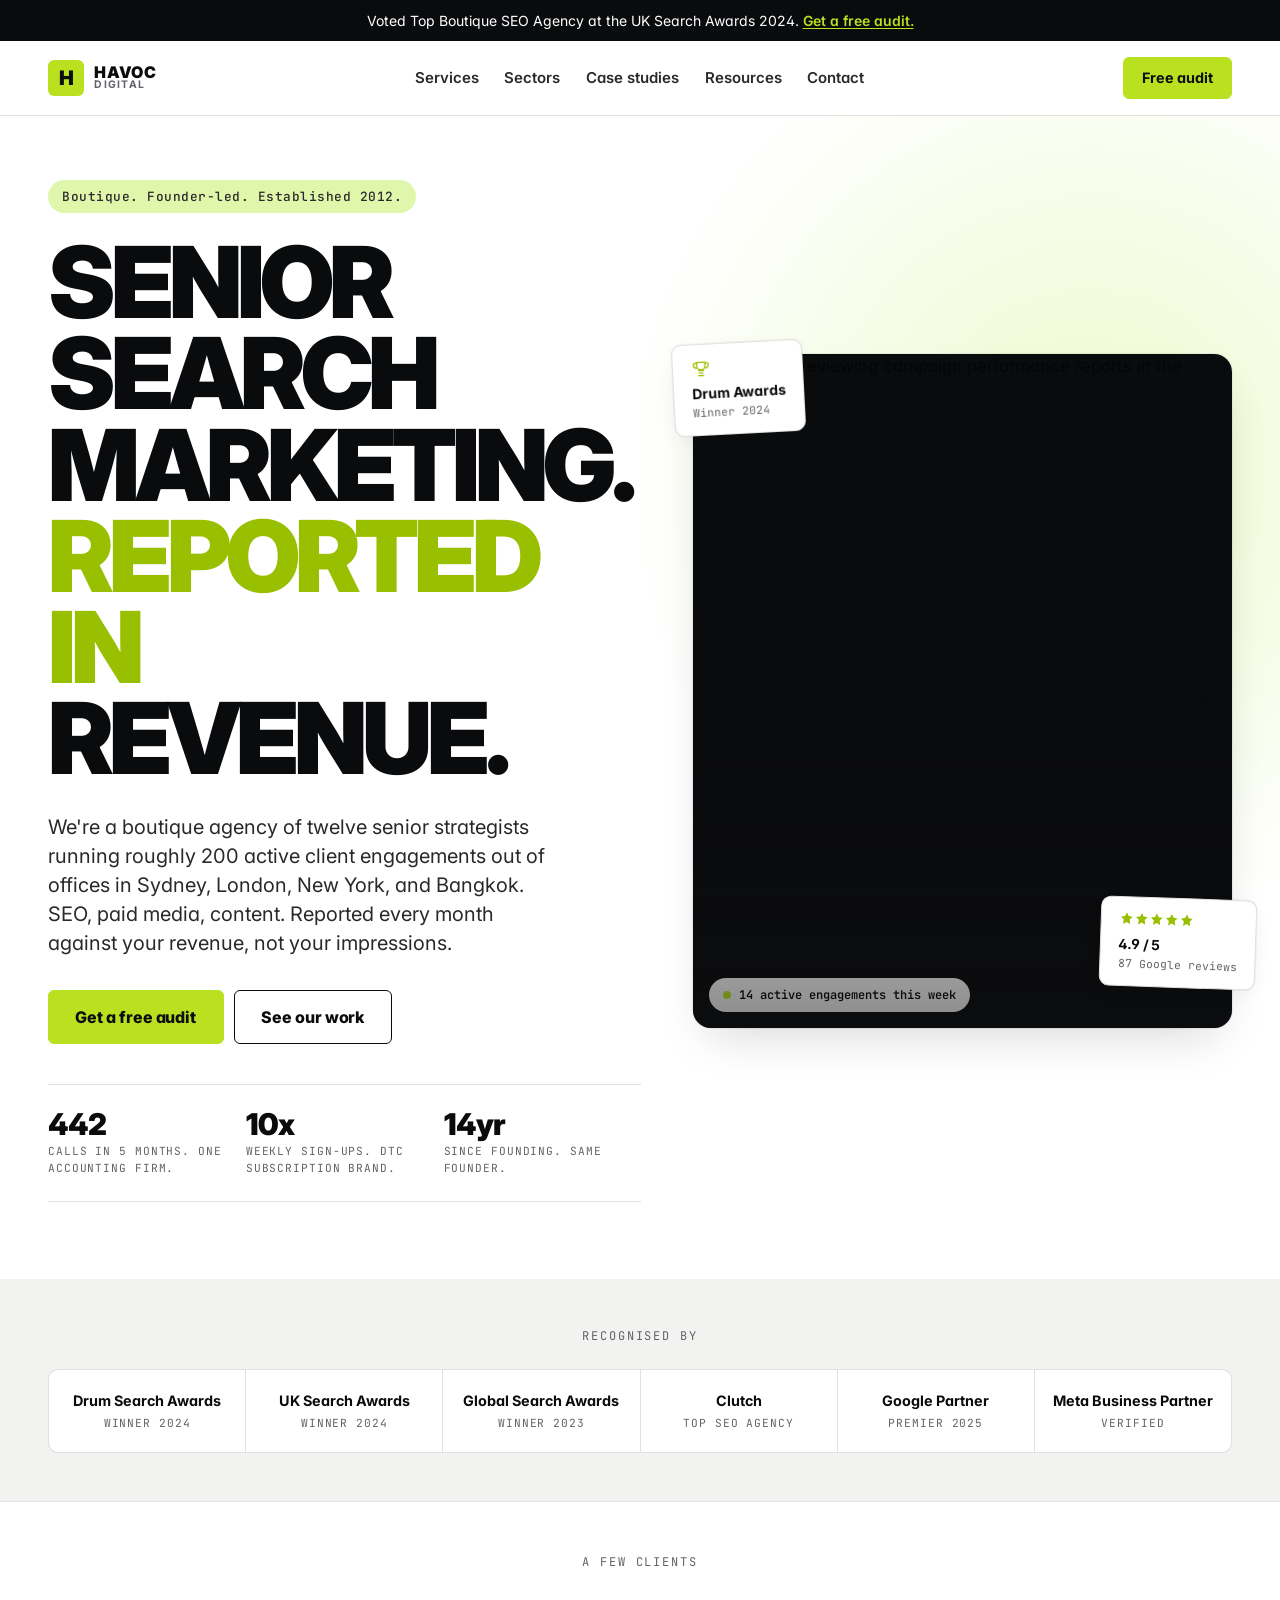
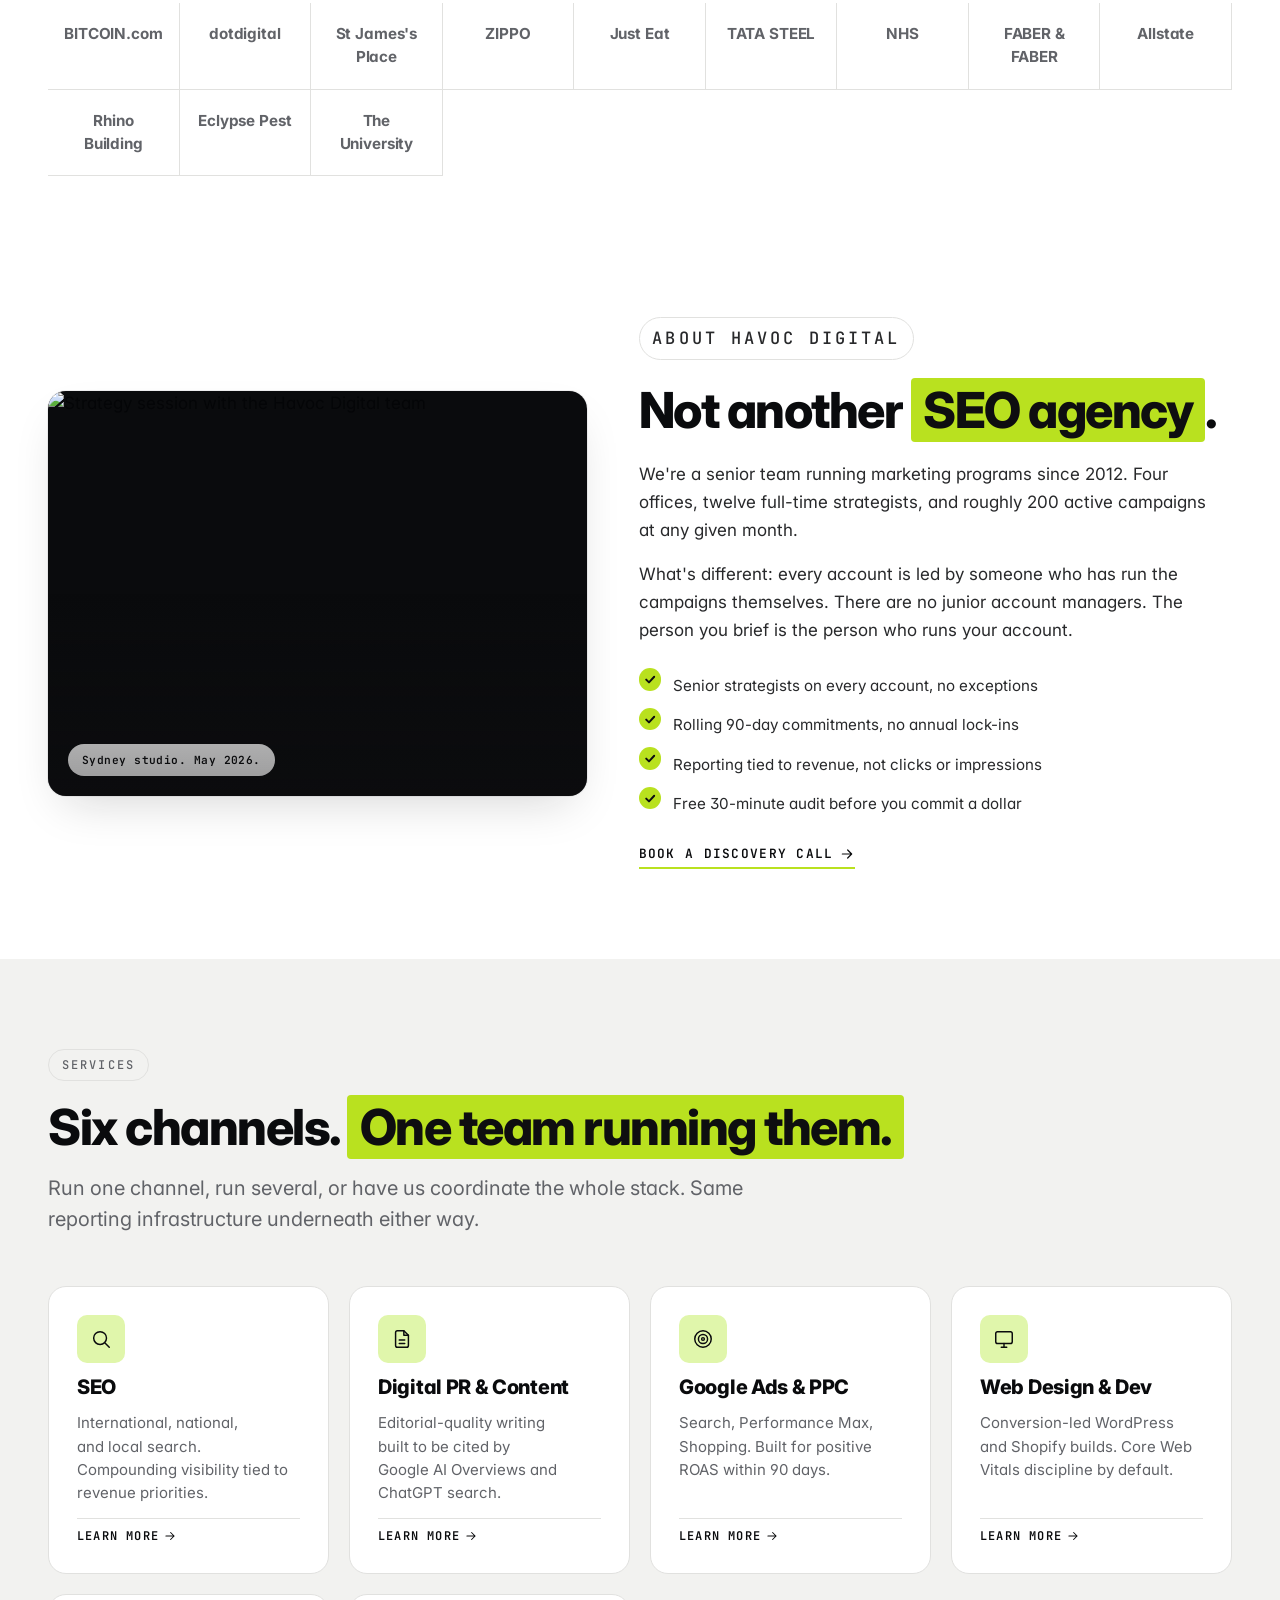
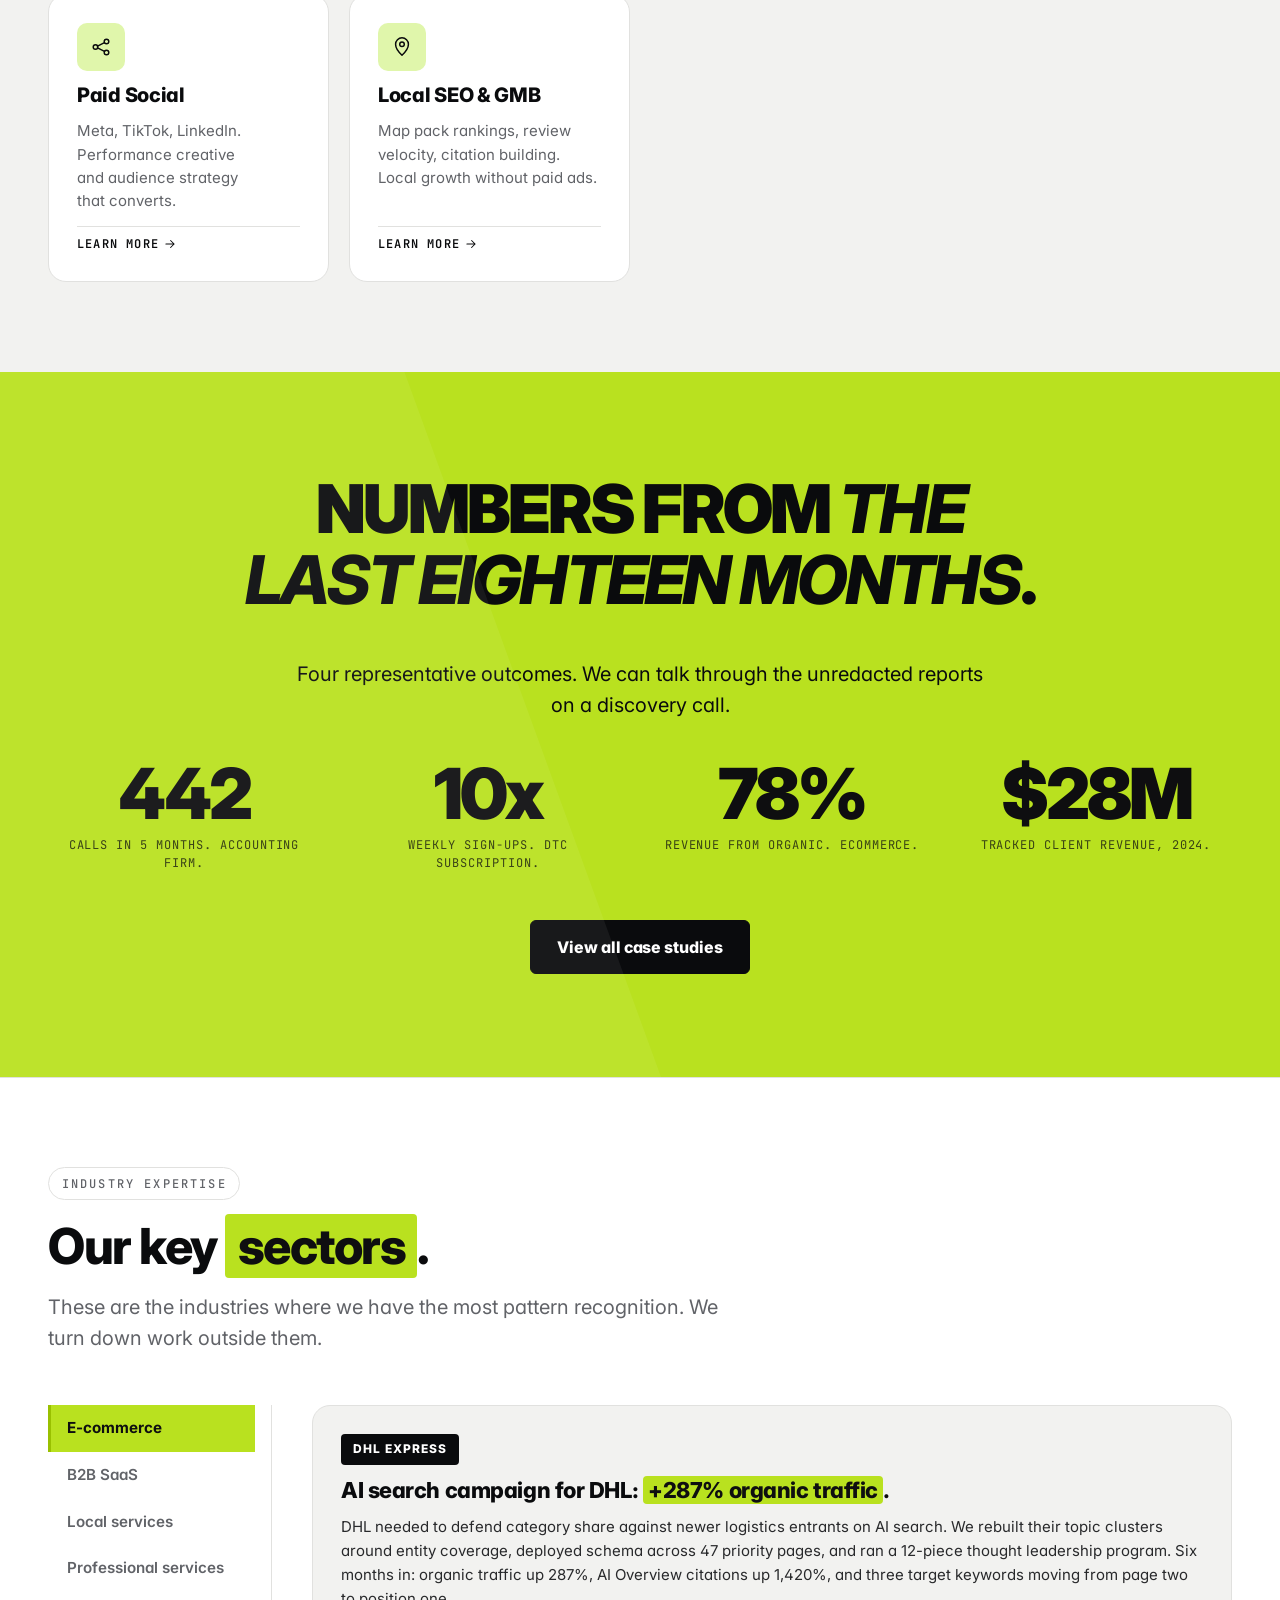
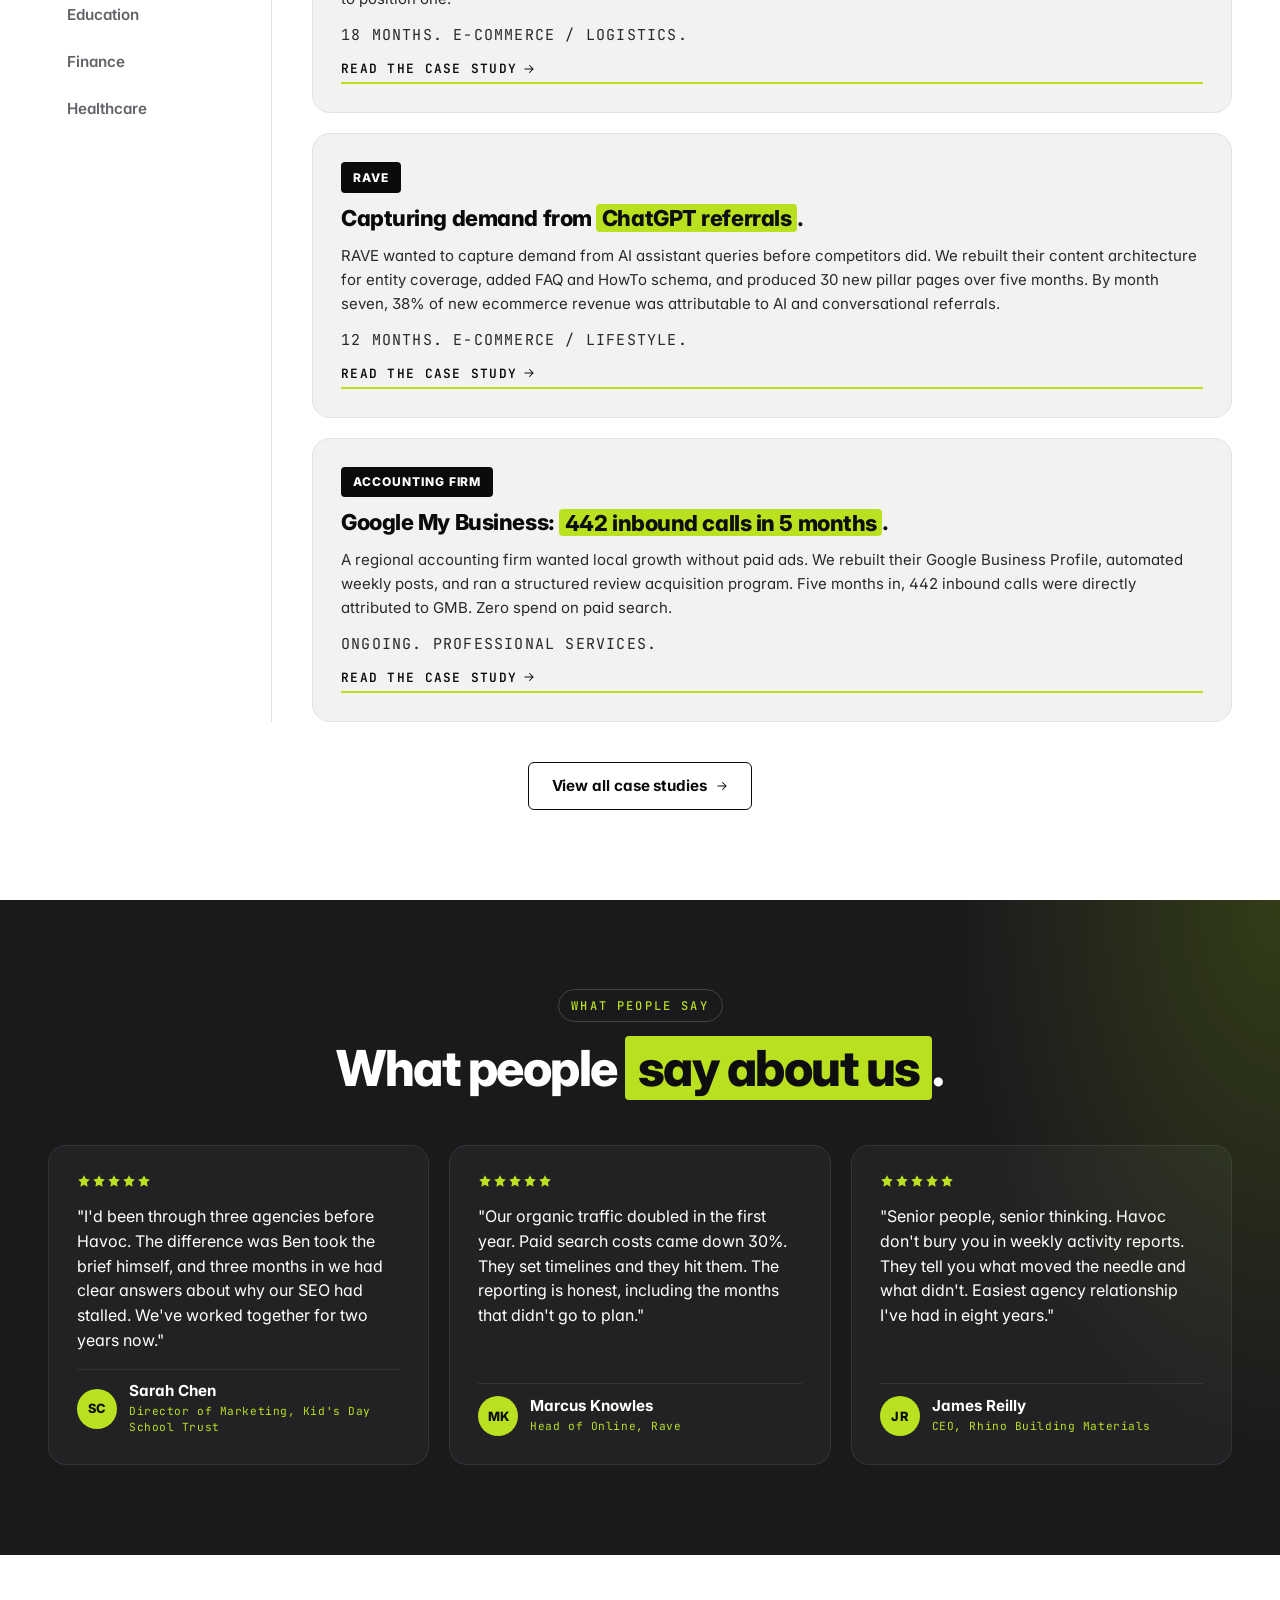
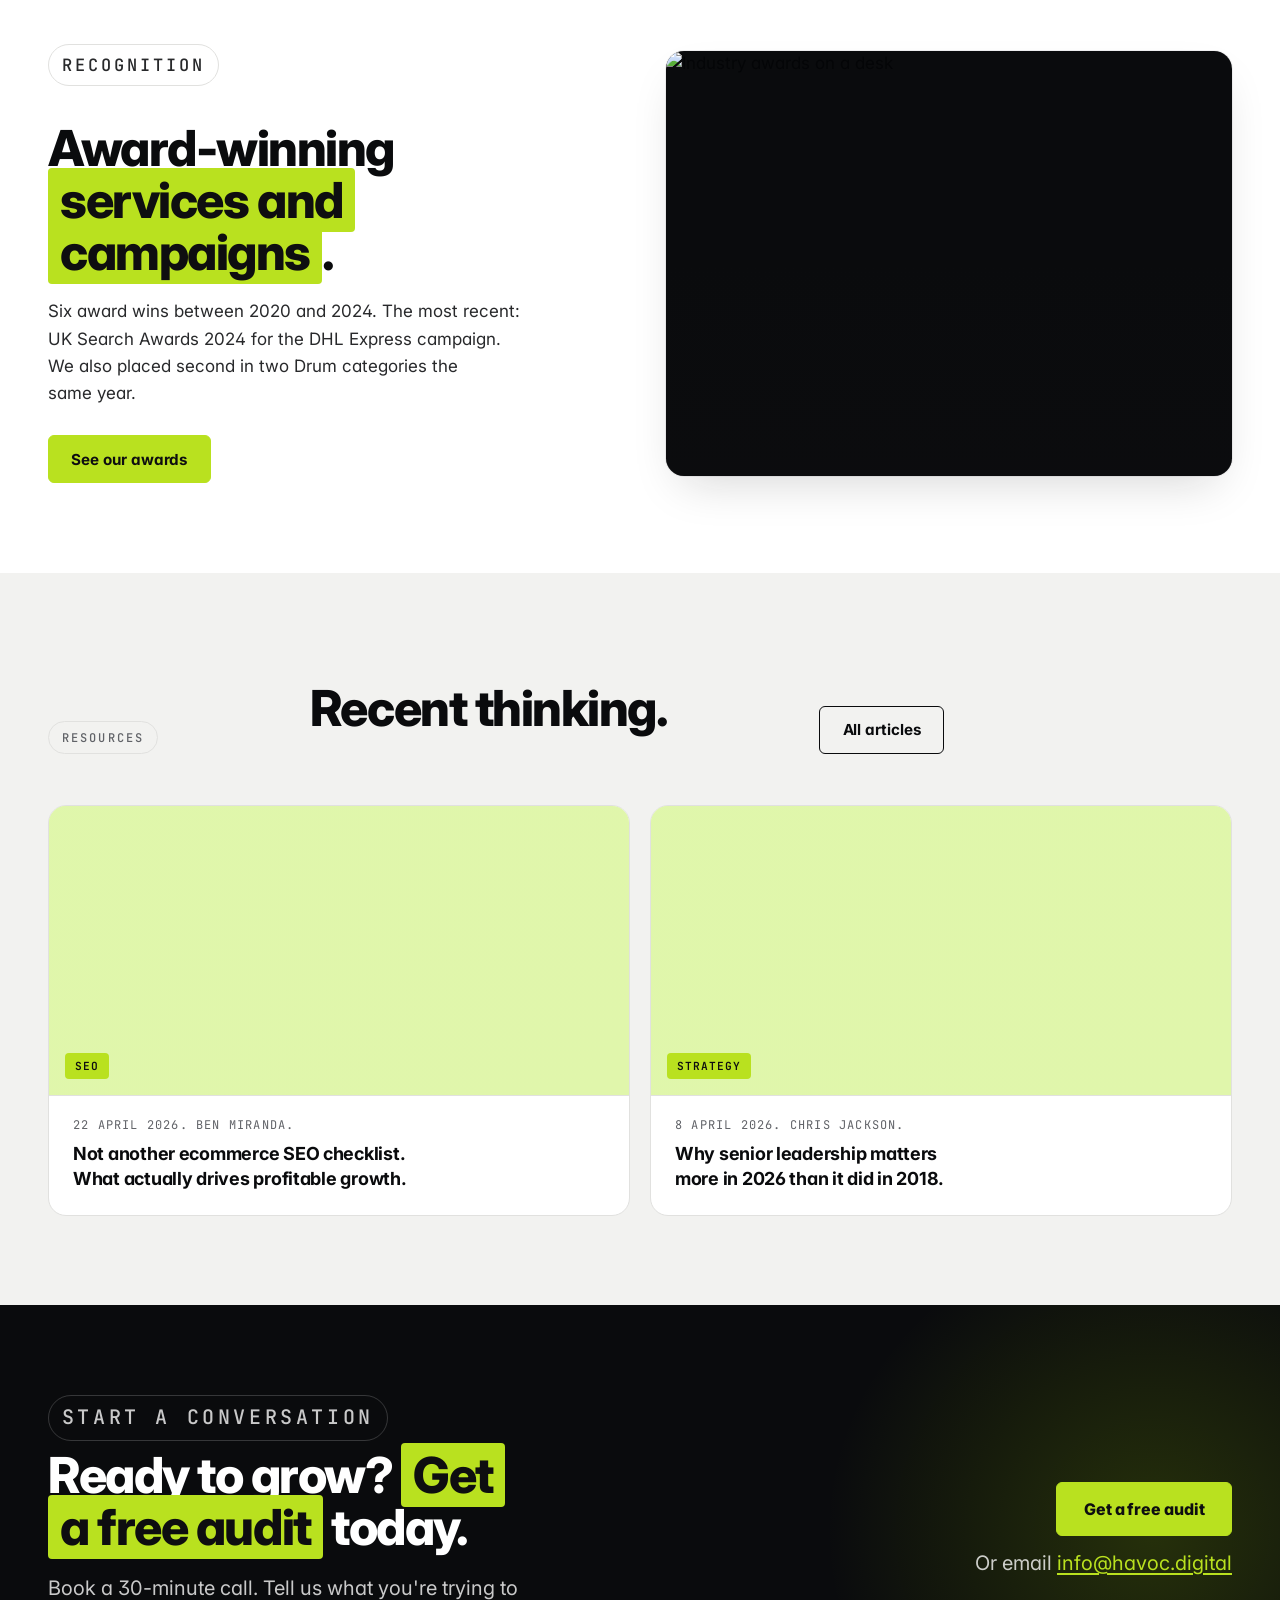
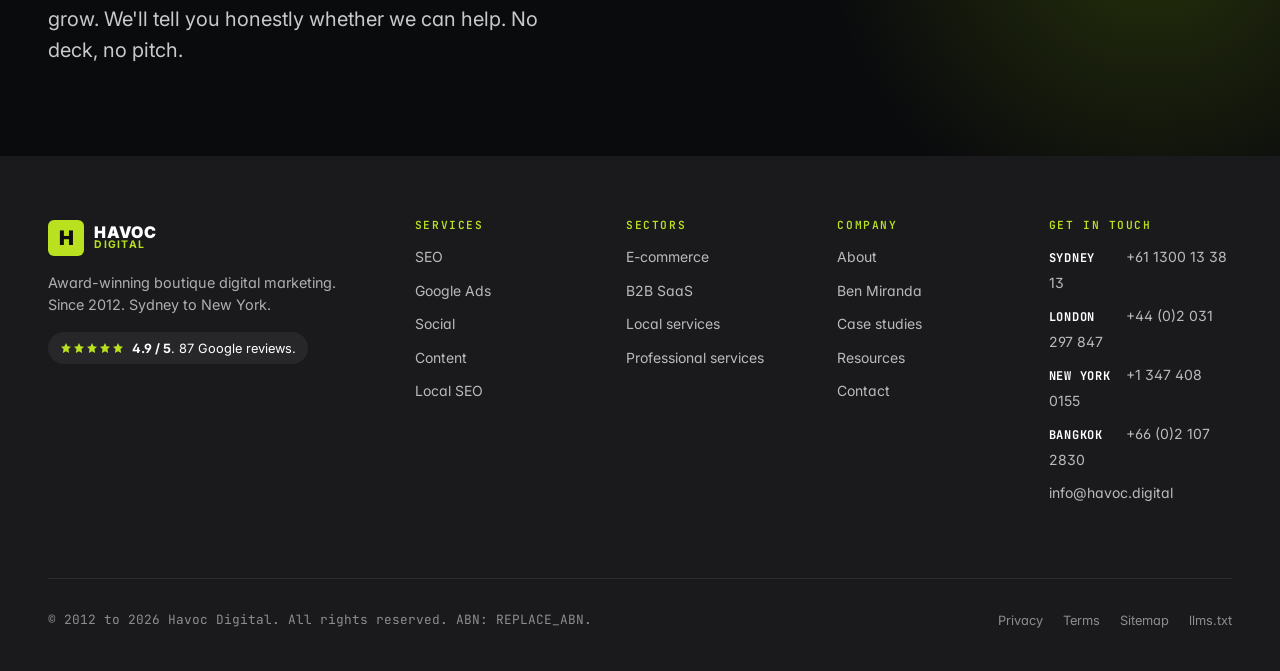
==== commit cf76572d: "fix: original copy, marketing terminology, real Unsplash images Replaced competitor-borrowed phrasin" ====
--- a/mockups/variant-a-editorial/index.html
+++ b/mockups/variant-a-editorial/index.html
@@ -84,7 +84,7 @@
     "@type": "FAQPage",
     "mainEntity": [
       { "@type": "Question", "name": "How long does SEO take to show results?", "acceptedAnswer": { "@type": "Answer", "text": "Four to six months for new sites in low-competition niches. Nine to twelve months for established sites in competitive markets. Twelve to eighteen months for national-scale category leadership." } },
-      { "@type": "Question", "name": "Do you guarantee specific rankings?", "acceptedAnswer": { "@type": "Answer", "text": "No. No legitimate agency does. We guarantee process: audits delivered, content shipped, links earned, monthly reporting on rankings, traffic, and revenue." } },
+      { "@type": "Question", "name": "Do you guarantee specific rankings?", "acceptedAnswer": { "@type": "Answer", "text": "No. No legitimate agency does. We guarantee process: audits delivered, content produced, links earned, monthly reporting on rankings, traffic, and revenue." } },
       { "@type": "Question", "name": "What does a typical engagement look like?", "acceptedAnswer": { "@type": "Answer", "text": "Discovery call, then a 2-4 week audit, then a 90-day priority plan, then monthly delivery cycles with quarterly strategy reviews. Rolling 90-day commitments." } },
       { "@type": "Question", "name": "How do you report on results?", "acceptedAnswer": { "@type": "Answer", "text": "Weekly Slack updates. Monthly reports on rankings, traffic, conversions, revenue. Quarterly business reviews." } },
       { "@type": "Question", "name": "Why work with a boutique agency over a large one?", "acceptedAnswer": { "@type": "Answer", "text": "Large agencies sell senior strategy and deliver junior execution. We deliver senior execution. Fourteen years of pattern recognition on every engagement." } },
@@ -146,29 +146,30 @@
     <section class="hero" aria-labelledby="hero-title">
       <div class="container hero__inner">
         <div class="hero__copy">
-          <p class="hero__kicker">14 years. 4 cities. 200+ campaigns shipped.</p>
+          <p class="hero__kicker">Boutique. Founder-led. Established 2012.</p>
           <h1 id="hero-title" class="hero__title">
-            Get more<br><span class="hero__title-em">customers</span><br>online.
+            Senior search marketing.<br><span class="hero__title-em">Reported in</span><br>revenue.
           </h1>
           <p class="hero__sub">
-            Award-winning digital marketing for businesses that want to grow. SEO, Google Ads, social, content. Measured to revenue, not vanity metrics.
+            We're a boutique agency of twelve senior strategists running roughly 200 active client engagements out of offices in Sydney, London, New York, and Bangkok. SEO, paid media, content. Reported every month against your revenue, not your impressions.
           </p>
           <div class="hero__cta">
             <a href="#contact" class="btn btn--solid btn--xl">Get a free audit</a>
             <a href="#work" class="btn btn--ghost btn--xl">See our work</a>
           </div>
           <ul class="hero__stats">
-            <li><strong>442</strong><span>calls in 5 months for one accounting firm</span></li>
-            <li><strong>10x</strong><span>weekly sign-up growth, DTC subscription brand</span></li>
-            <li><strong>12+</strong><span>industry awards since 2018</span></li>
-          </ul>
-        </div>
-        <div class="hero__visual" aria-hidden="true">
-          <div class="hero__photo">
+            <li><strong>442</strong><span>calls in 5 months. One accounting firm.</span></li>
+            <li><strong>10x</strong><span>weekly sign-ups. DTC subscription brand.</span></li>
+            <li><strong>14yr</strong><span>since founding. Same founder.</span></li>
+          </ul>
+        </div>
+        <div class="hero__visual">
+          <figure class="hero__photo">
+            <img src="https://images.unsplash.com/photo-1556761175-5973dc0f32e7?auto=format&fit=crop&w=900&q=80" alt="Strategists reviewing campaign performance reports in the Sydney office" loading="lazy" width="900" height="1125" />
             <div class="hero__photo-overlay">
-              <div class="hero__chip"><span class="hero__chip-dot"></span> 14 active campaigns this week</div>
-            </div>
-          </div>
+              <div class="hero__chip"><span class="hero__chip-dot"></span> 14 active engagements this week</div>
+            </div>
+          </figure>
           <div class="hero__badge hero__badge--1">
             <svg width="20" height="20"><use href="#i-trophy"></use></svg>
             <strong>Drum Awards</strong>
@@ -207,7 +208,7 @@
     <!-- CLIENT LOGO WALL -->
     <section class="logos" aria-label="Brands we have worked with">
       <div class="container">
-        <p class="logos__label">A few brands we've worked with</p>
+        <p class="logos__label">A few clients</p>
         <ul class="logos__grid">
           <li>BITCOIN.com</li>
           <li>dotdigital</li>
@@ -228,15 +229,15 @@
     <!-- INTRO TWO-COLUMN -->
     <section class="intro" aria-labelledby="intro-title">
       <div class="container intro__inner">
-        <div class="intro__photo" aria-hidden="true">
-          <div class="intro__photo-pattern"></div>
-          <div class="intro__chip">Sydney studio. May 2026.</div>
-        </div>
+        <figure class="intro__photo">
+          <img src="https://images.unsplash.com/photo-1521737711867-ee1791bff7eb?auto=format&fit=crop&w=900&q=80" alt="Strategy session with the Havoc Digital team" loading="lazy" width="900" height="675" />
+          <figcaption class="intro__chip">Sydney studio. May 2026.</figcaption>
+        </figure>
         <div class="intro__copy">
           <p class="eyebrow">About Havoc Digital</p>
           <h2 id="intro-title">Not another <span class="hl">SEO agency</span>.</h2>
           <p>We're a senior team running marketing programs since 2012. Four offices, twelve full-time strategists, and roughly 200 active campaigns at any given month.</p>
-          <p>What's different: every account is led by someone who has shipped the work themselves. There are no junior account managers. The person you brief is the person who runs your account.</p>
+          <p>What's different: every account is led by someone who has run the campaigns themselves. There are no junior account managers. The person you brief is the person who runs your account.</p>
           <ul class="intro__bullets">
             <li><svg class="check-svg" width="16" height="16" aria-hidden="true"><use href="#i-check"></use></svg> Senior strategists on every account, no exceptions</li>
             <li><svg class="check-svg" width="16" height="16" aria-hidden="true"><use href="#i-check"></use></svg> Rolling 90-day commitments, no annual lock-ins</li>
@@ -301,8 +302,8 @@
     <!-- BIG LIME RESULTS BAND -->
     <section class="results-band" aria-label="Real results">
       <div class="container">
-        <h2>Achieving <em>real results</em>.</h2>
-        <p class="results-band__lede">Four outcomes from the last 18 months.</p>
+        <h2>Numbers from <em>the last eighteen months</em>.</h2>
+        <p class="results-band__lede">Four representative outcomes. We can talk through the unredacted reports on a discovery call.</p>
         <div class="results-band__stats">
           <div><strong>442</strong><span>calls in 5 months. Accounting firm.</span></div>
           <div><strong>10x</strong><span>weekly sign-ups. DTC subscription.</span></div>
@@ -336,14 +337,14 @@
             <div class="case-card">
               <div class="case-card__logo">DHL EXPRESS</div>
               <h3>AI search campaign for DHL: <span class="hl">+287% organic traffic</span>.</h3>
-              <p>DHL needed to defend share against newer logistics entrants on AI search. We rebuilt their topic clusters around entity coverage, deployed schema across 47 priority pages, and shipped a 12-piece thought leadership program. Six months in: organic traffic +287%, AI Overview citations +1,420%, and three nominated keywords moving from page two to position one.</p>
+              <p>DHL needed to defend category share against newer logistics entrants on AI search. We rebuilt their topic clusters around entity coverage, deployed schema across 47 priority pages, and ran a 12-piece thought leadership program. Six months in: organic traffic up 287%, AI Overview citations up 1,420%, and three target keywords moving from page two to position one.</p>
               <p class="case-card__meta">18 months. E-commerce / logistics.</p>
               <a href="/work/dhl" class="link-arrow">Read the case study <svg width="14" height="14"><use href="#i-arrow"></use></svg></a>
             </div>
             <div class="case-card">
               <div class="case-card__logo">RAVE</div>
               <h3>Capturing demand from <span class="hl">ChatGPT referrals</span>.</h3>
-              <p>RAVE wanted to capture demand from AI assistant queries before competitors did. We rebuilt their content architecture for entity coverage, added FAQ and HowTo schema, and shipped 30 new pillar pages over five months. By month seven, 38% of new ecommerce revenue was attributable to AI and conversational referrals.</p>
+              <p>RAVE wanted to capture demand from AI assistant queries before competitors did. We rebuilt their content architecture for entity coverage, added FAQ and HowTo schema, and produced 30 new pillar pages over five months. By month seven, 38% of new ecommerce revenue was attributable to AI and conversational referrals.</p>
               <p class="case-card__meta">12 months. E-commerce / lifestyle.</p>
               <a href="/work/rave" class="link-arrow">Read the case study <svg width="14" height="14"><use href="#i-arrow"></use></svg></a>
             </div>
@@ -413,9 +414,9 @@
           <p>Six award wins between 2020 and 2024. The most recent: UK Search Awards 2024 for the DHL Express campaign. We also placed second in two Drum categories the same year.</p>
           <a href="#contact" class="btn btn--solid btn--lg">See our awards</a>
         </div>
-        <div class="awards-block__photo" aria-hidden="true">
-          <div class="awards-block__photo-pattern"></div>
-        </div>
+        <figure class="awards-block__photo">
+          <img src="https://images.unsplash.com/photo-1559136555-9303baea8ebd?auto=format&fit=crop&w=900&q=80" alt="Industry awards on a desk" loading="lazy" width="900" height="675" />
+        </figure>
       </div>
     </section>
 
--- a/mockups/variant-a-editorial/styles.css
+++ b/mockups/variant-a-editorial/styles.css
@@ -325,24 +325,21 @@
   .hero__visual { position: relative; min-height: 24rem; }
   .hero__photo {
     aspect-ratio: 4/5;
-    background:
-      linear-gradient(135deg, rgba(14,14,16,0.55) 0%, rgba(14,14,16,0.15) 60%, rgba(164,217,0,0.2) 100%),
-      linear-gradient(45deg, #1f2914, #2c3a1c, #3e4d28);
+    background: var(--ink);
     border-radius: var(--radius-lg);
     box-shadow: var(--shadow-lg);
     position: relative; overflow: hidden;
-  }
-  .hero__photo::before {
+    margin: 0;
+  }
+  .hero__photo img {
+    position: absolute; inset: 0;
+    width: 100%; height: 100%;
+    object-fit: cover;
+    filter: saturate(0.92) contrast(1.05);
+  }
+  .hero__photo::after {
     content: ''; position: absolute; inset: 0;
-    background-image:
-      repeating-linear-gradient(45deg, transparent 0 14px, rgba(255,255,255,0.04) 14px 15px),
-      radial-gradient(circle at 30% 25%, rgba(164,217,0,0.25) 0%, transparent 45%),
-      radial-gradient(circle at 75% 75%, rgba(255,255,255,0.08) 0%, transparent 50%);
-  }
-  .hero__photo::after {
-    content: ''; position: absolute; inset: 1.5rem;
-    border: 1px dashed rgba(255,255,255,0.15);
-    border-radius: calc(var(--radius-lg) - 0.5rem);
+    background: linear-gradient(180deg, transparent 50%, rgba(14,14,16,0.45) 100%);
     pointer-events: none;
   }
   .hero__photo-overlay {
@@ -442,23 +439,20 @@
 
   .intro__photo {
     aspect-ratio: 4/3;
-    background:
-      linear-gradient(135deg, rgba(164,217,0,0.15) 0%, transparent 60%),
-      linear-gradient(45deg, #1f2914, #3a4a26, #5a7039);
+    background: var(--ink);
     border-radius: var(--radius-lg); box-shadow: var(--shadow-lg);
     position: relative; overflow: hidden;
-  }
-  .intro__photo-pattern {
+    margin: 0;
+  }
+  .intro__photo img {
     position: absolute; inset: 0;
-    background-image:
-      radial-gradient(circle at 20% 80%, rgba(164,217,0,0.18) 0%, transparent 35%),
-      radial-gradient(circle at 80% 20%, rgba(255,255,255,0.06) 0%, transparent 40%),
-      repeating-linear-gradient(135deg, transparent 0 10px, rgba(255,255,255,0.025) 10px 11px);
+    width: 100%; height: 100%;
+    object-fit: cover;
+    filter: saturate(0.92) contrast(1.05);
   }
   .intro__photo::after {
-    content: ''; position: absolute; inset: 1.5rem;
-    border: 1px dashed rgba(255,255,255,0.18);
-    border-radius: calc(var(--radius-lg) - 0.5rem);
+    content: ''; position: absolute; inset: 0;
+    background: linear-gradient(180deg, transparent 50%, rgba(14,14,16,0.4) 100%);
     pointer-events: none;
   }
   .intro__chip {
@@ -683,23 +677,20 @@
   .awards-block p { color: var(--ink-soft); font-size: 1.0625rem; line-height: 1.6; max-width: 30rem; margin-bottom: 1.75rem; }
   .awards-block__photo {
     aspect-ratio: 4/3;
-    background:
-      linear-gradient(135deg, transparent 0%, rgba(14,14,16,0.25) 100%),
-      linear-gradient(45deg, #1f2914, #3a4a26, #5a7039);
+    background: var(--ink);
     border-radius: var(--radius-lg); box-shadow: var(--shadow-lg);
     position: relative; overflow: hidden;
-  }
-  .awards-block__photo-pattern {
+    margin: 0;
+  }
+  .awards-block__photo img {
     position: absolute; inset: 0;
-    background-image:
-      radial-gradient(circle at 30% 30%, rgba(164,217,0,0.22) 0%, transparent 45%),
-      radial-gradient(circle at 80% 70%, rgba(255,255,255,0.05) 0%, transparent 40%),
-      repeating-linear-gradient(45deg, transparent 0 12px, rgba(255,255,255,0.03) 12px 13px);
+    width: 100%; height: 100%;
+    object-fit: cover;
+    filter: saturate(0.95) contrast(1.05);
   }
   .awards-block__photo::after {
-    content: ''; position: absolute; inset: 1.5rem;
-    border: 1px dashed rgba(255,255,255,0.18);
-    border-radius: calc(var(--radius-lg) - 0.5rem);
+    content: ''; position: absolute; inset: 0;
+    background: linear-gradient(180deg, transparent 50%, rgba(14,14,16,0.35) 100%);
     pointer-events: none;
   }
 
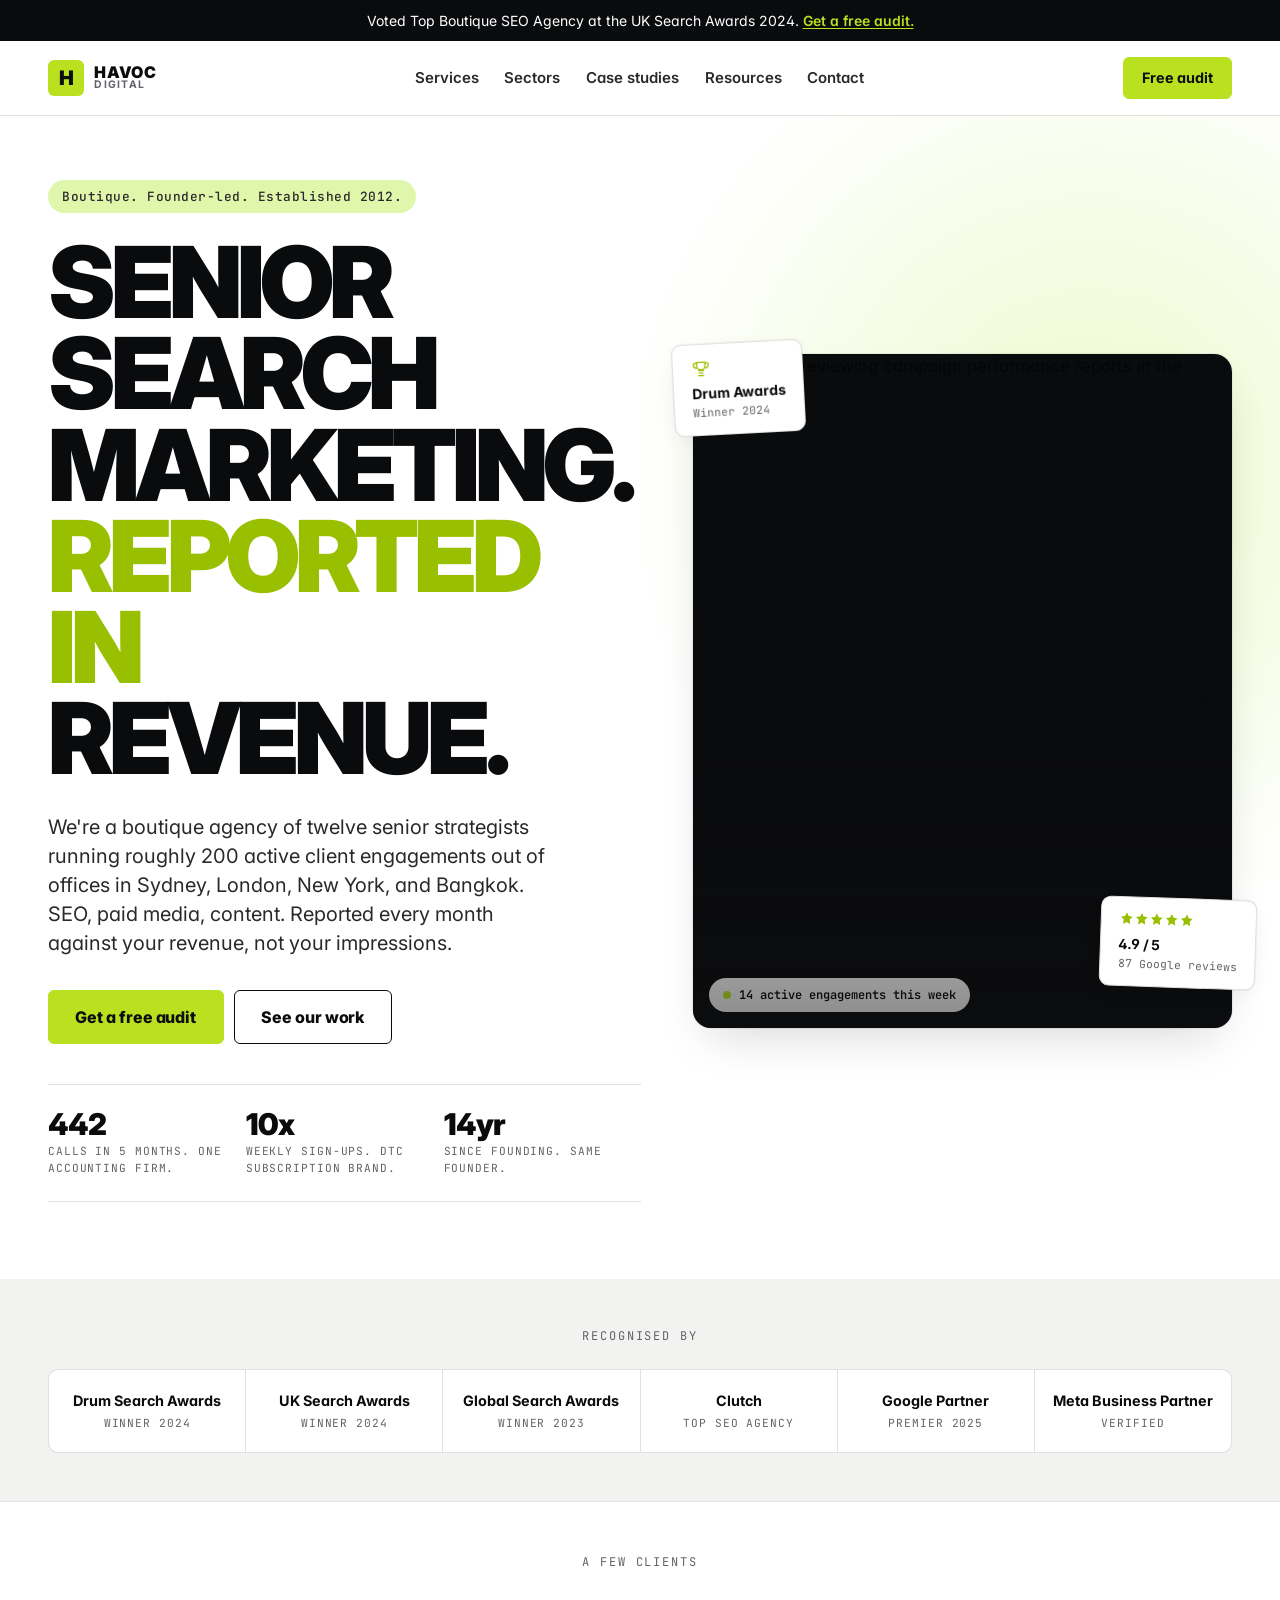
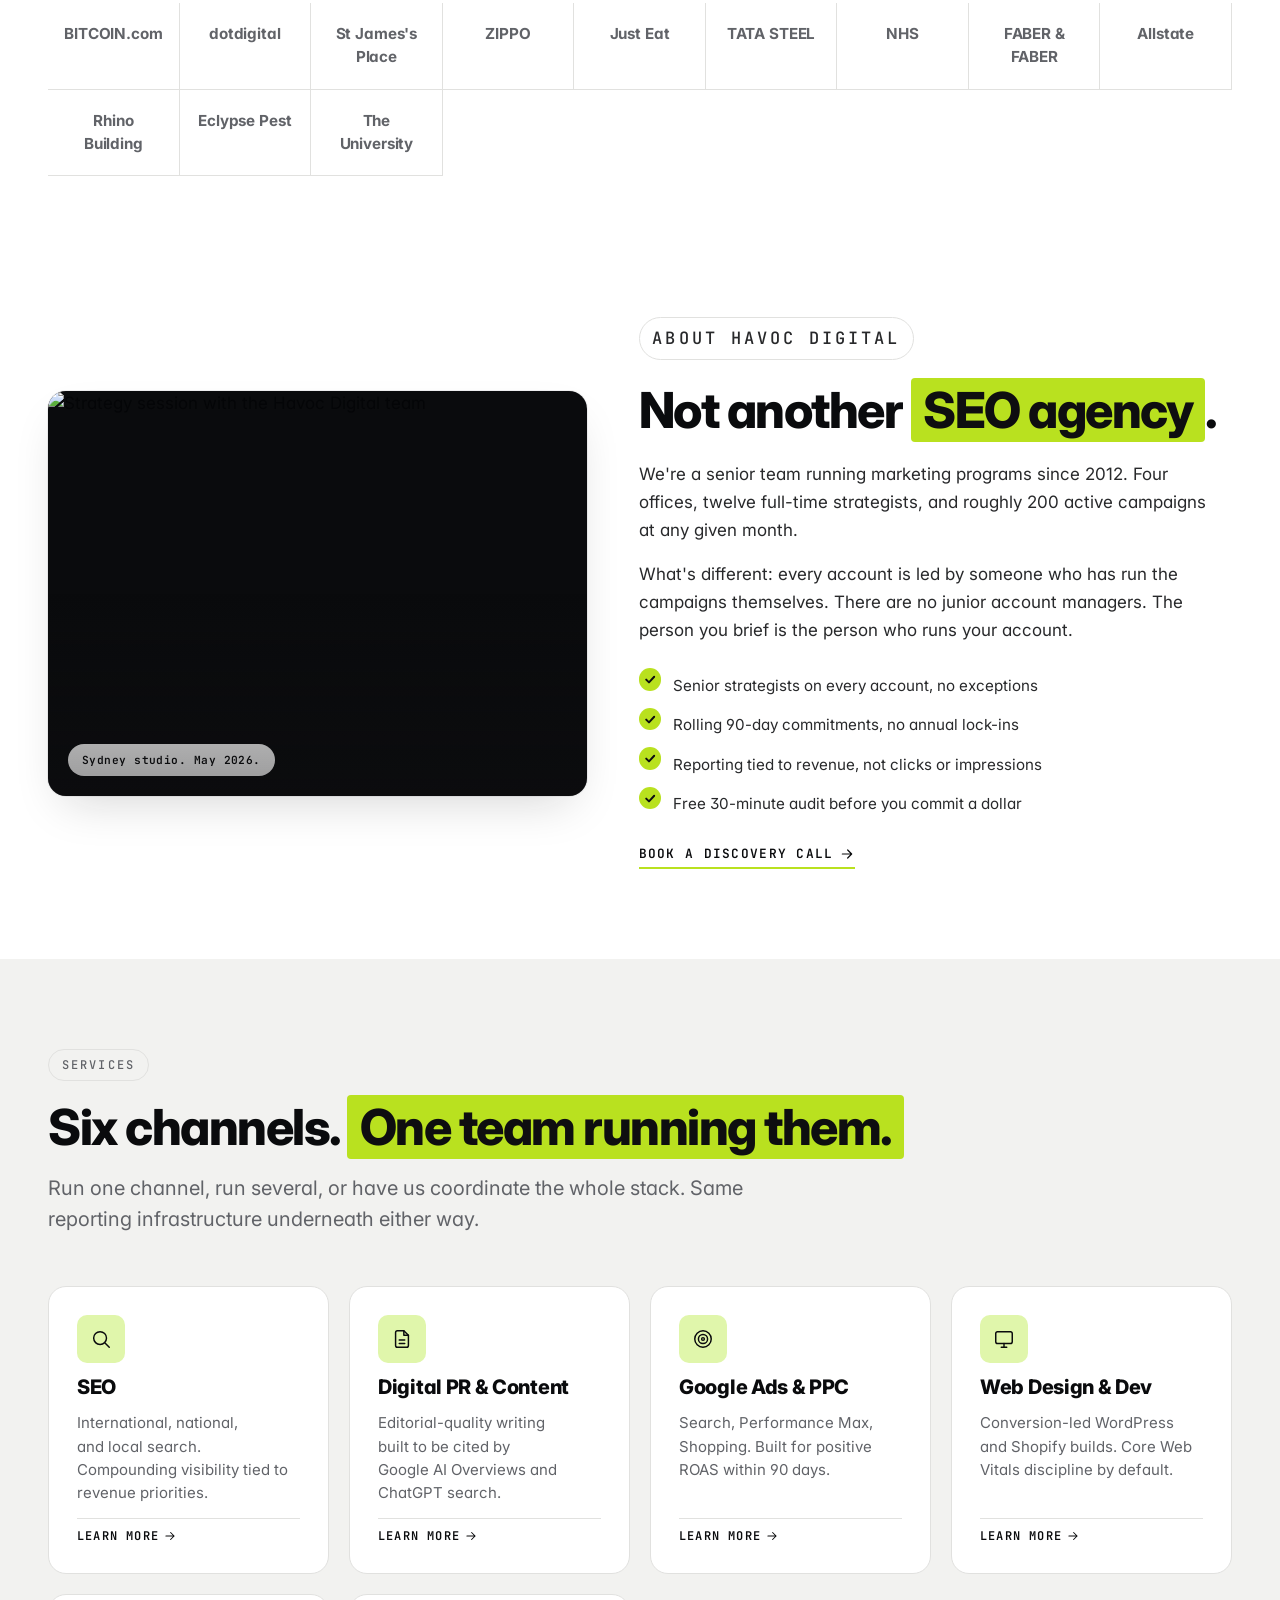
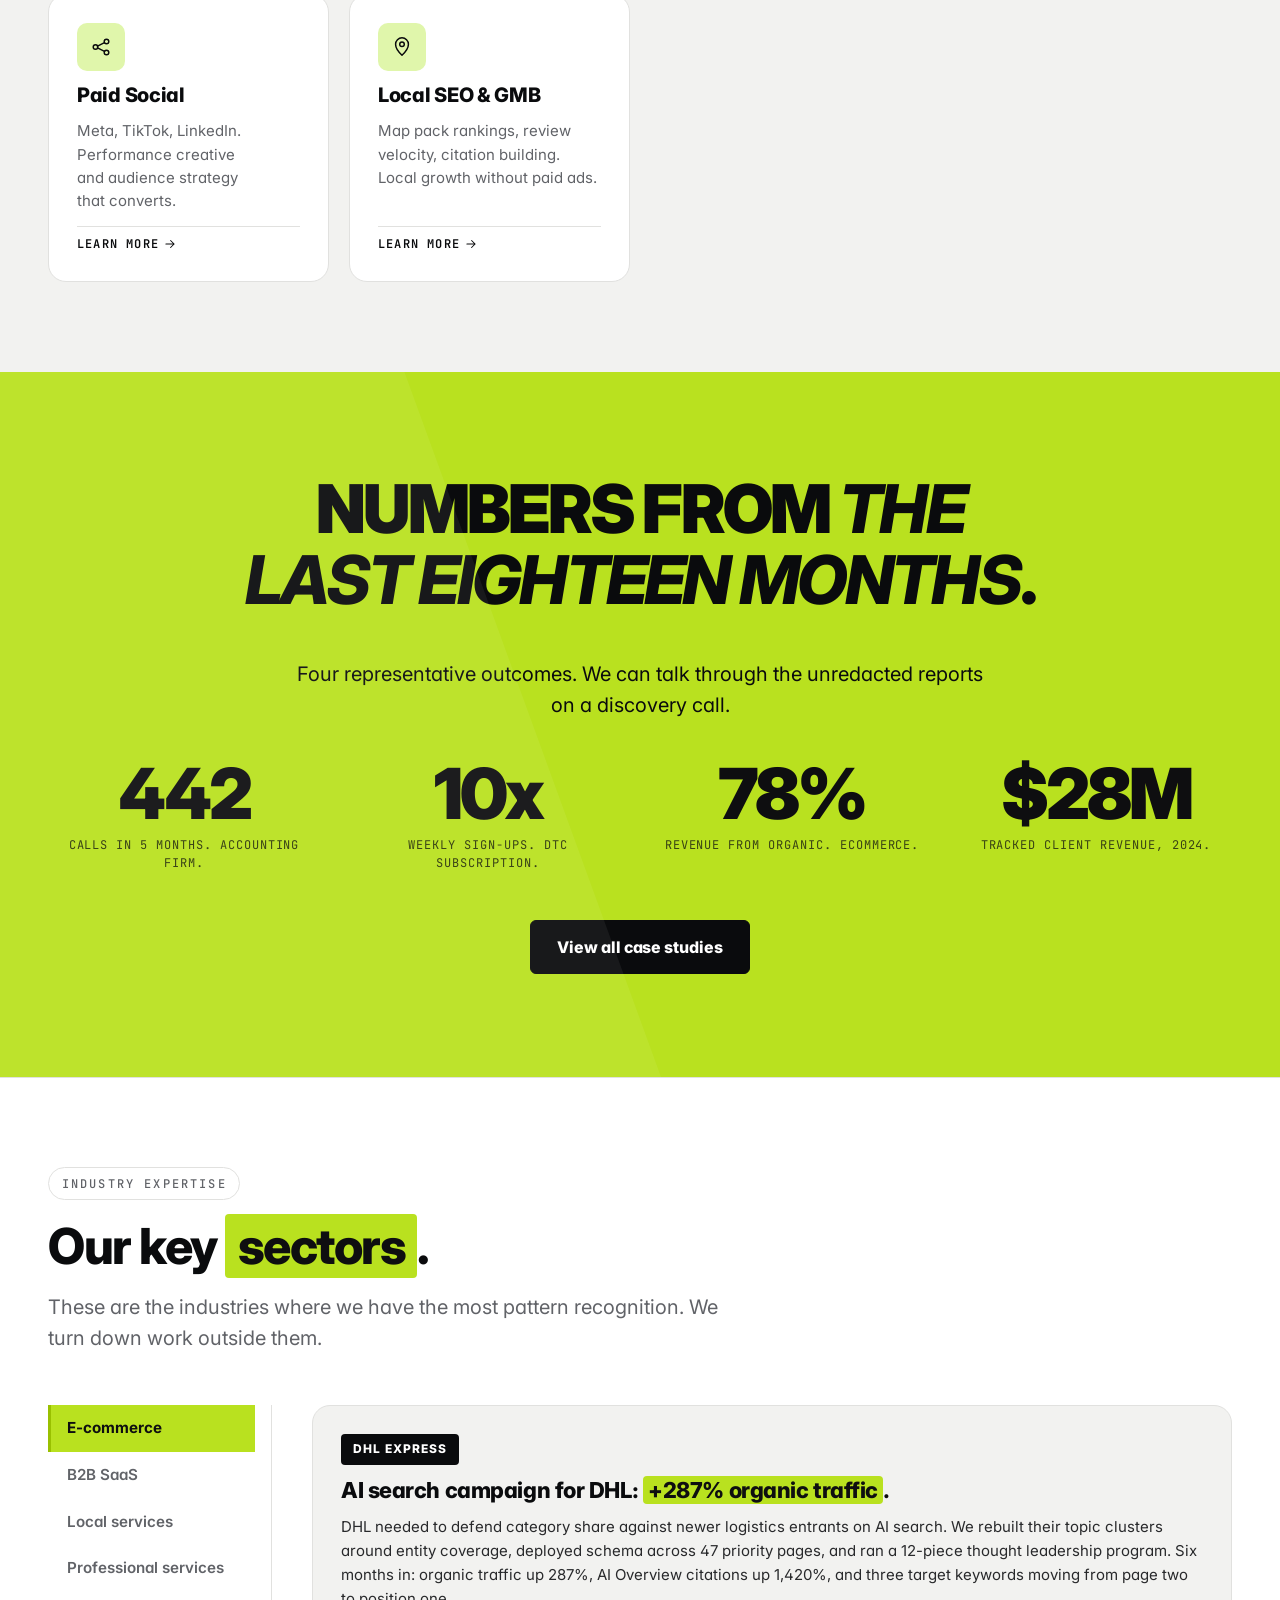
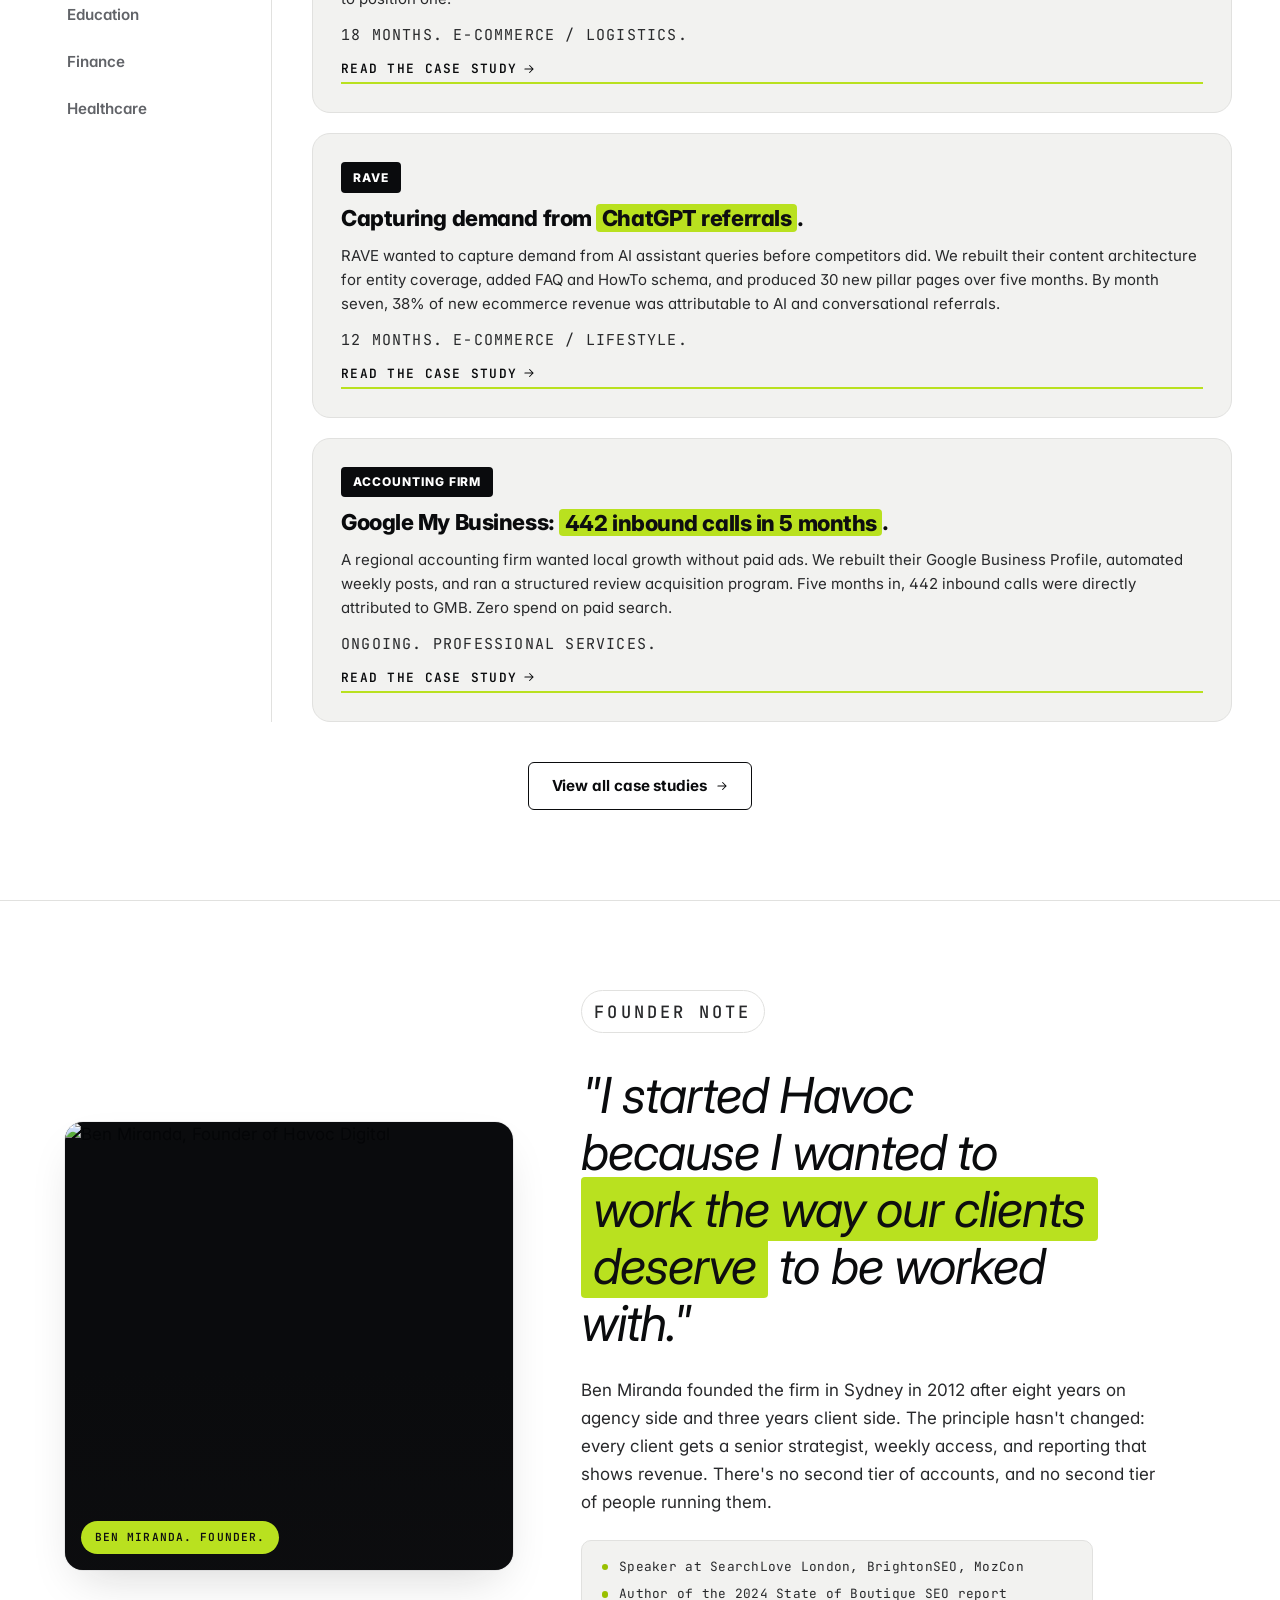
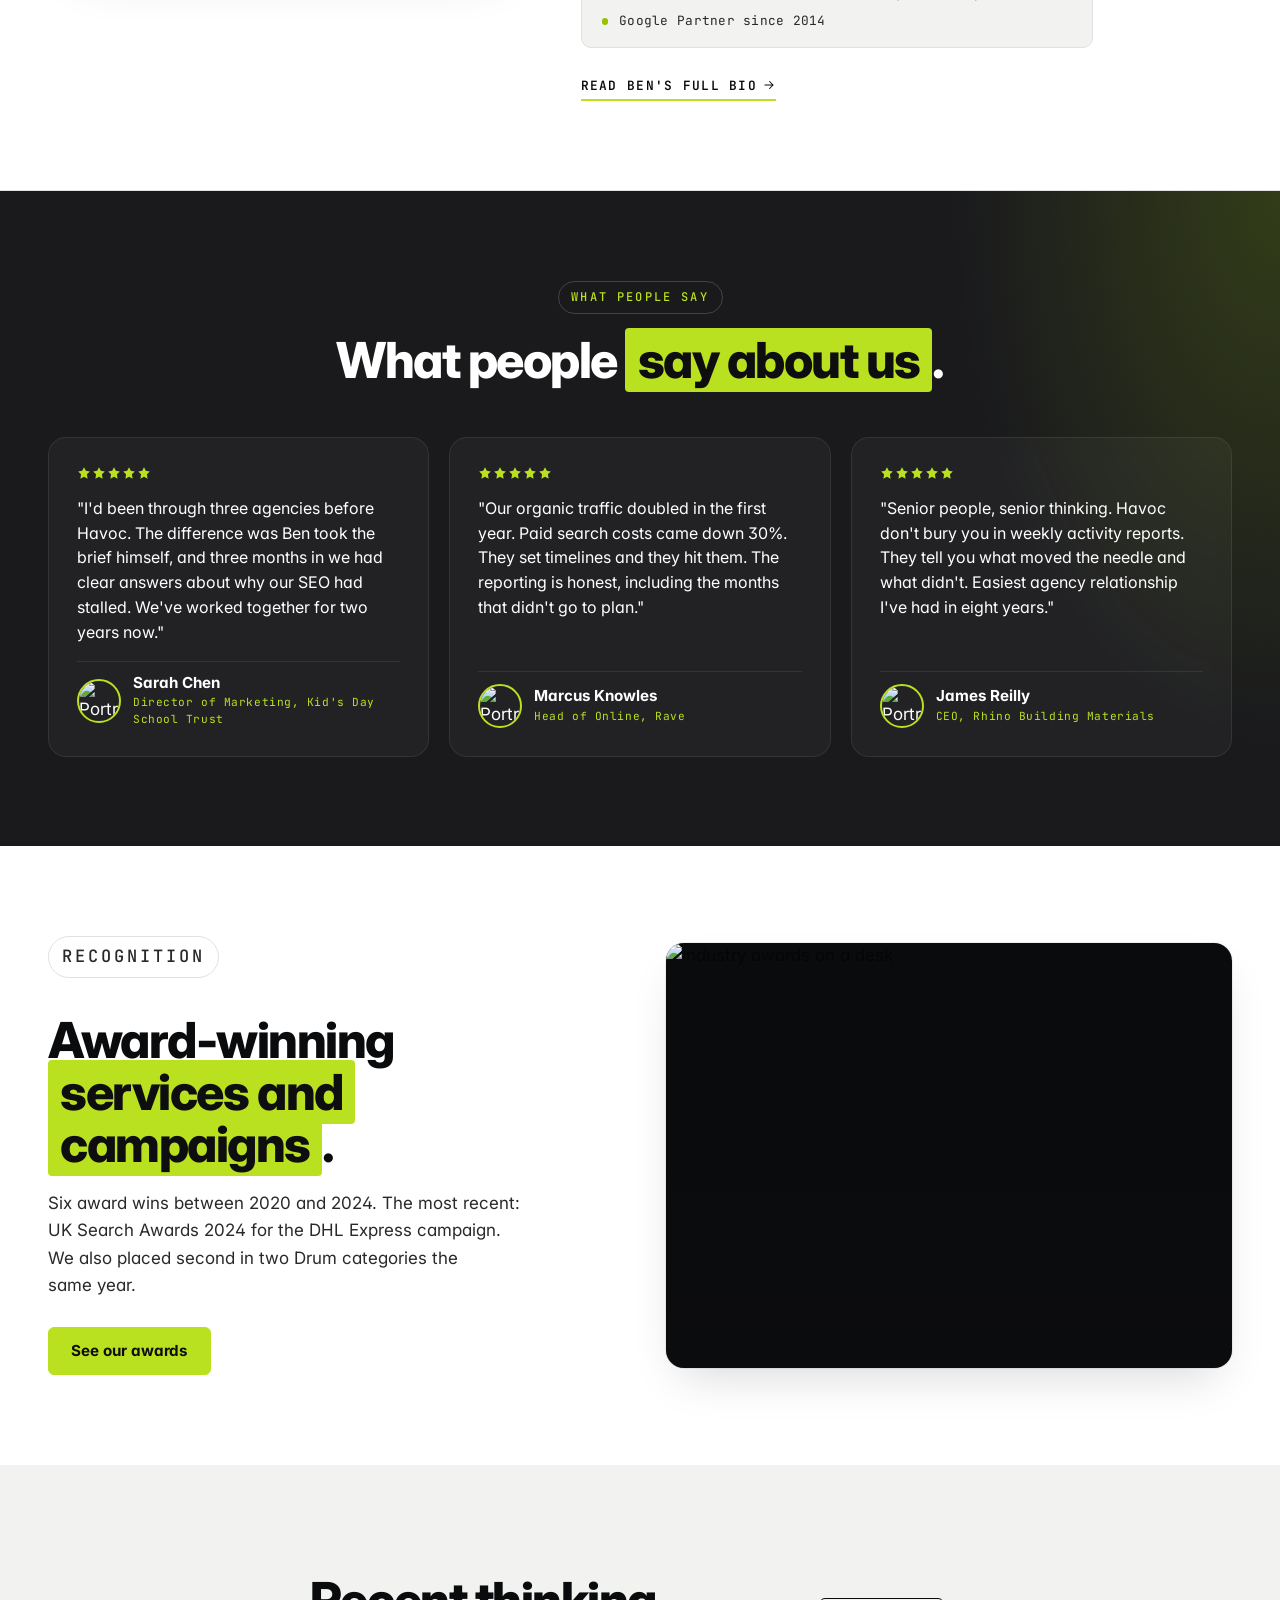
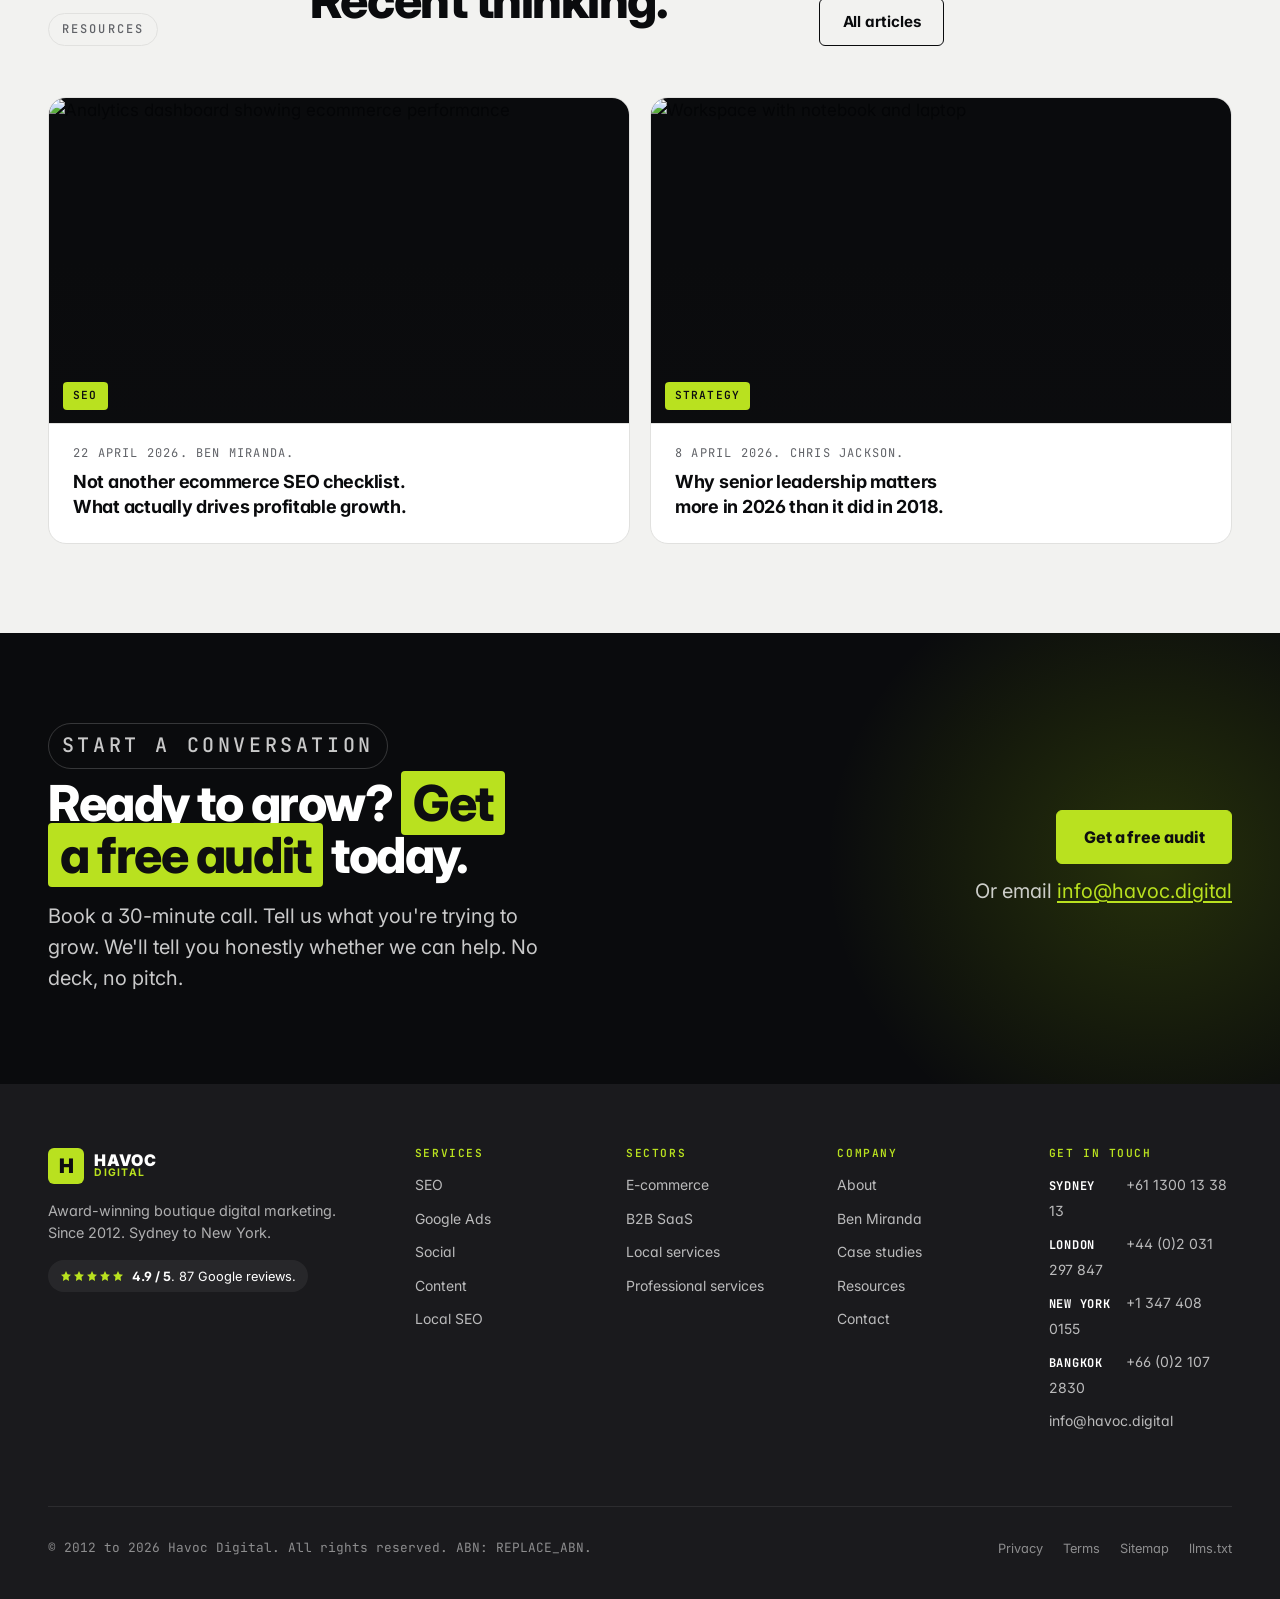
==== commit a142e399: "feat(variant-a): add founder section, testimonial portraits, blog thumbnails Variant A image count w" ====
--- a/mockups/variant-a-editorial/index.html
+++ b/mockups/variant-a-editorial/index.html
@@ -363,6 +363,27 @@
       </div>
     </section>
 
+    <!-- FOUNDER -->
+    <section class="founder" aria-labelledby="founder-title">
+      <div class="container founder__inner">
+        <figure class="founder__photo">
+          <img src="https://images.unsplash.com/photo-1560250097-0b93528c311a?auto=format&fit=crop&w=900&q=80" alt="Ben Miranda, Founder of Havoc Digital" loading="lazy" width="900" height="900" />
+          <figcaption class="founder__photo-caption">Ben Miranda. Founder.</figcaption>
+        </figure>
+        <div class="founder__copy">
+          <p class="eyebrow">Founder note</p>
+          <h2 id="founder-title">"I started Havoc because I wanted to <span class="hl">work the way our clients deserve</span> to be worked with."</h2>
+          <p>Ben Miranda founded the firm in Sydney in 2012 after eight years on agency side and three years client side. The principle hasn't changed: every client gets a senior strategist, weekly access, and reporting that shows revenue. There's no second tier of accounts, and no second tier of people running them.</p>
+          <ul class="founder__credits">
+            <li>Speaker at SearchLove London, BrightonSEO, MozCon</li>
+            <li>Author of the 2024 State of Boutique SEO report</li>
+            <li>Google Partner since 2014</li>
+          </ul>
+          <a href="/about/ben-miranda" class="link-arrow">Read Ben's full bio <svg width="14" height="14"><use href="#i-arrow"></use></svg></a>
+        </div>
+      </div>
+    </section>
+
     <!-- TESTIMONIALS -->
     <section class="testimonials" aria-labelledby="testimonials-title">
       <div class="container">
@@ -377,7 +398,7 @@
             </div>
             <blockquote>"I'd been through three agencies before Havoc. The difference was Ben took the brief himself, and three months in we had clear answers about why our SEO had stalled. We've worked together for two years now."</blockquote>
             <footer>
-              <div class="t-card__avatar" aria-hidden="true">SC</div>
+              <img class="t-card__avatar" src="https://images.unsplash.com/photo-1573497019418-b400bb3ab074?auto=format&fit=crop&w=160&h=160&q=80" alt="Portrait of Sarah Chen" loading="lazy" width="160" height="160" />
               <div><strong>Sarah Chen</strong><span>Director of Marketing, Kid's Day School Trust</span></div>
             </footer>
           </article>
@@ -387,7 +408,7 @@
             </div>
             <blockquote>"Our organic traffic doubled in the first year. Paid search costs came down 30%. They set timelines and they hit them. The reporting is honest, including the months that didn't go to plan."</blockquote>
             <footer>
-              <div class="t-card__avatar" aria-hidden="true">MK</div>
+              <img class="t-card__avatar" src="https://images.unsplash.com/photo-1500648767791-00dcc994a43e?auto=format&fit=crop&w=160&h=160&q=80" alt="Portrait of Marcus Knowles" loading="lazy" width="160" height="160" />
               <div><strong>Marcus Knowles</strong><span>Head of Online, Rave</span></div>
             </footer>
           </article>
@@ -397,7 +418,7 @@
             </div>
             <blockquote>"Senior people, senior thinking. Havoc don't bury you in weekly activity reports. They tell you what moved the needle and what didn't. Easiest agency relationship I've had in eight years."</blockquote>
             <footer>
-              <div class="t-card__avatar" aria-hidden="true">JR</div>
+              <img class="t-card__avatar" src="https://images.unsplash.com/photo-1519085360753-af0119f7cbe7?auto=format&fit=crop&w=160&h=160&q=80" alt="Portrait of James Reilly" loading="lazy" width="160" height="160" />
               <div><strong>James Reilly</strong><span>CEO, Rhino Building Materials</span></div>
             </footer>
           </article>
@@ -430,12 +451,18 @@
         </header>
         <div class="thinking__grid">
           <article class="post">
-            <div class="post__visual"><span class="post__cat">SEO</span></div>
+            <figure class="post__visual">
+              <img src="https://images.unsplash.com/photo-1551288049-bebda4e38f71?auto=format&fit=crop&w=800&q=80" alt="Analytics dashboard showing ecommerce performance" loading="lazy" width="800" height="450" />
+              <span class="post__cat">SEO</span>
+            </figure>
             <p class="post__meta"><time datetime="2026-04-22">22 April 2026</time>. Ben Miranda.</p>
             <h3><a href="/thinking/ecommerce-checklist">Not another ecommerce SEO checklist. What actually drives profitable growth.</a></h3>
           </article>
           <article class="post">
-            <div class="post__visual"><span class="post__cat">Strategy</span></div>
+            <figure class="post__visual">
+              <img src="https://images.unsplash.com/photo-1454165804606-c3d57bc86b40?auto=format&fit=crop&w=800&q=80" alt="Workspace with notebook and laptop" loading="lazy" width="800" height="450" />
+              <span class="post__cat">Strategy</span>
+            </figure>
             <p class="post__meta"><time datetime="2026-04-08">8 April 2026</time>. Chris Jackson.</p>
             <h3><a href="/thinking/senior-leadership">Why senior leadership matters more in 2026 than it did in 2018.</a></h3>
           </article>
--- a/mockups/variant-a-editorial/styles.css
+++ b/mockups/variant-a-editorial/styles.css
@@ -527,6 +527,84 @@
   }
   .svc-card__link:hover { color: var(--lime-deep); gap: 0.6em; }
 
+  /* FOUNDER SECTION */
+  .founder { background: var(--bg); border-block: 1px solid var(--rule); }
+  .founder__inner {
+    display: grid; grid-template-columns: 1fr;
+    gap: clamp(2rem, 4vw, 4rem);
+    align-items: center;
+  }
+  @media (min-width: 880px) { .founder__inner { grid-template-columns: 0.85fr 1.15fr; } }
+
+  .founder__photo {
+    aspect-ratio: 1/1;
+    background: var(--ink);
+    border-radius: var(--radius-lg); box-shadow: var(--shadow-lg);
+    position: relative; overflow: hidden;
+    margin: 0;
+    max-width: 28rem;
+    margin-inline: auto;
+    width: 100%;
+  }
+  .founder__photo img {
+    position: absolute; inset: 0;
+    width: 100%; height: 100%;
+    object-fit: cover;
+    filter: saturate(0.92) contrast(1.05);
+  }
+  .founder__photo::after {
+    content: '';
+    position: absolute; inset: 0;
+    background: linear-gradient(180deg, transparent 55%, rgba(14,14,16,0.55) 100%);
+    pointer-events: none;
+  }
+  .founder__photo-caption {
+    position: absolute; bottom: 1rem; left: 1rem;
+    display: inline-flex; align-items: center;
+    padding: 0.5rem 0.875rem;
+    background: var(--lime); color: var(--lime-ink);
+    border-radius: 999px;
+    font-family: var(--font-mono); font-size: 0.7rem; font-weight: 600;
+    letter-spacing: 0.1em; text-transform: uppercase;
+    z-index: 1;
+  }
+
+  .founder__copy h2 {
+    margin-block: 0.6rem 1.5rem;
+    font-style: italic; font-weight: 400;
+    font-family: 'Inter', serif;
+    line-height: 1.15; letter-spacing: -0.02em;
+    text-wrap: pretty;
+    max-width: 32rem;
+  }
+  .founder__copy > p {
+    color: var(--ink-soft); font-size: 1.0625rem;
+    line-height: 1.65; max-width: 36rem; margin-bottom: 1.5rem;
+  }
+  .founder__credits {
+    display: flex; flex-direction: column; gap: 0.5rem;
+    padding: 1rem 1.25rem;
+    background: var(--bg-alt);
+    border: 1px solid var(--rule);
+    border-radius: var(--radius);
+    margin-bottom: 1.5rem;
+    max-width: 32rem;
+  }
+  .founder__credits li {
+    font-family: var(--font-mono); font-size: 0.8rem;
+    color: var(--ink-soft);
+    padding-left: 1.1rem;
+    position: relative;
+    letter-spacing: 0.02em;
+  }
+  .founder__credits li::before {
+    content: '';
+    position: absolute; left: 0; top: 0.55em;
+    width: 0.4rem; height: 0.4rem;
+    background: var(--lime-deep);
+    border-radius: 50%;
+  }
+
   /* RESULTS BAND — THE LIME */
   .results-band {
     background: var(--lime); color: var(--lime-ink);
@@ -656,12 +734,11 @@
     display: flex; align-items: center; gap: 0.75rem;
   }
   .t-card__avatar {
-    flex-shrink: 0; width: 2.5rem; height: 2.5rem;
-    display: grid; place-items: center;
-    background: var(--lime); color: var(--lime-ink);
+    flex-shrink: 0;
+    width: 2.75rem; height: 2.75rem;
     border-radius: 50%;
-    font-family: var(--font); font-weight: 800; font-size: 0.8rem;
-    letter-spacing: 0.02em;
+    object-fit: cover;
+    border: 2px solid var(--lime);
   }
   .t-card footer strong { display: block; font-size: 0.95rem; color: var(--bg); line-height: 1.2; }
   .t-card footer span { display: block; margin-top: 0.15rem; font-family: var(--font-mono); font-size: 0.7rem; color: var(--lime); letter-spacing: 0.05em; }
@@ -713,16 +790,30 @@
   }
   .post:hover { border-color: var(--ink); transform: translateY(-3px); box-shadow: var(--shadow-lg); }
   .post__visual {
-    aspect-ratio: 16/8;
-    background:
-      linear-gradient(135deg, var(--lime-soft) 0%, transparent 100%),
-      var(--lime-soft);
-    display: flex; align-items: flex-end; padding: 1rem;
+    aspect-ratio: 16/9;
+    position: relative; overflow: hidden;
+    background: var(--ink);
     border-bottom: 1px solid var(--rule);
+    margin: 0;
+  }
+  .post__visual img {
+    position: absolute; inset: 0;
+    width: 100%; height: 100%;
+    object-fit: cover;
+    filter: saturate(0.92) contrast(1.05);
+    transition: transform 320ms var(--ease);
+  }
+  .post:hover .post__visual img { transform: scale(1.04); }
+  .post__visual::after {
+    content: '';
+    position: absolute; inset: 0;
+    background: linear-gradient(180deg, transparent 50%, rgba(14,14,16,0.35) 100%);
+    pointer-events: none;
   }
   .post__cat {
+    position: absolute; bottom: 0.85rem; left: 0.85rem; z-index: 1;
     display: inline-block;
-    padding: 0.3rem 0.6rem;
+    padding: 0.35rem 0.65rem;
     background: var(--lime); color: var(--lime-ink);
     border-radius: 4px;
     font-family: var(--font-mono); font-size: 0.7rem; font-weight: 600;
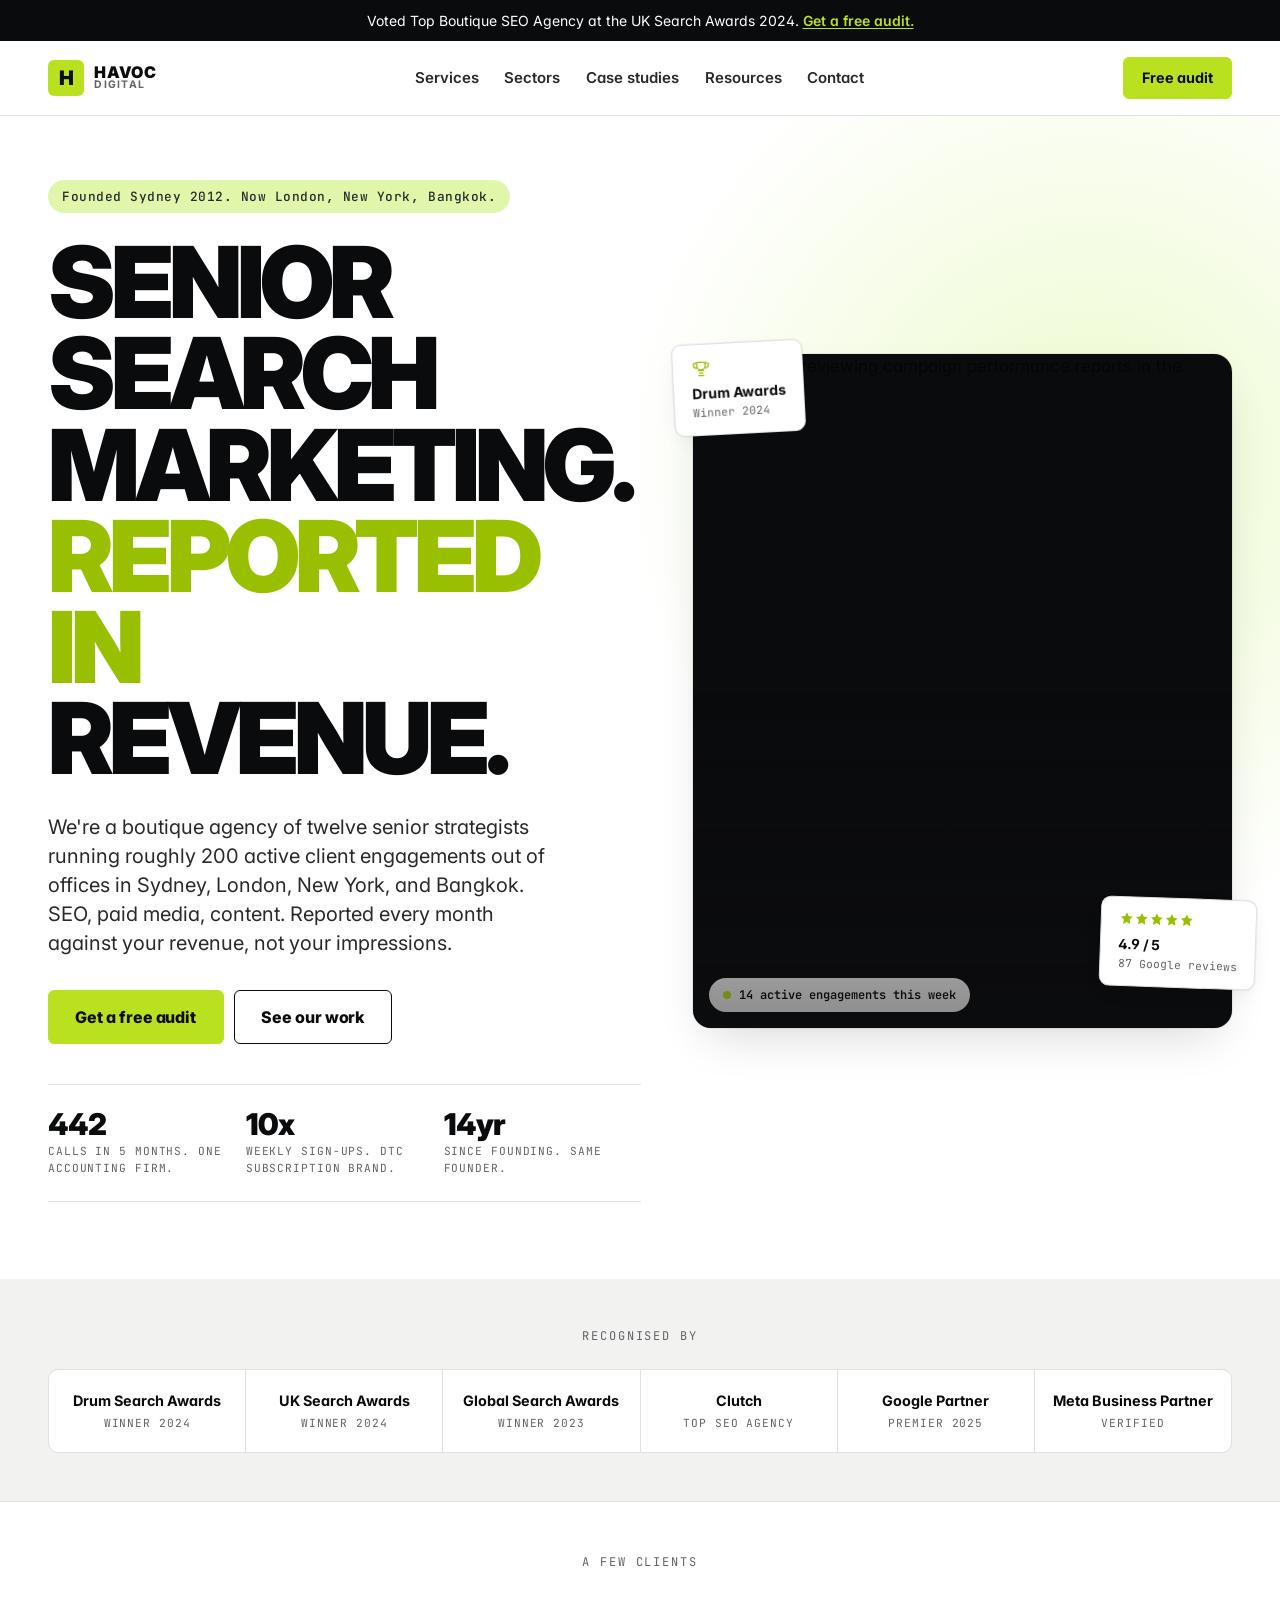
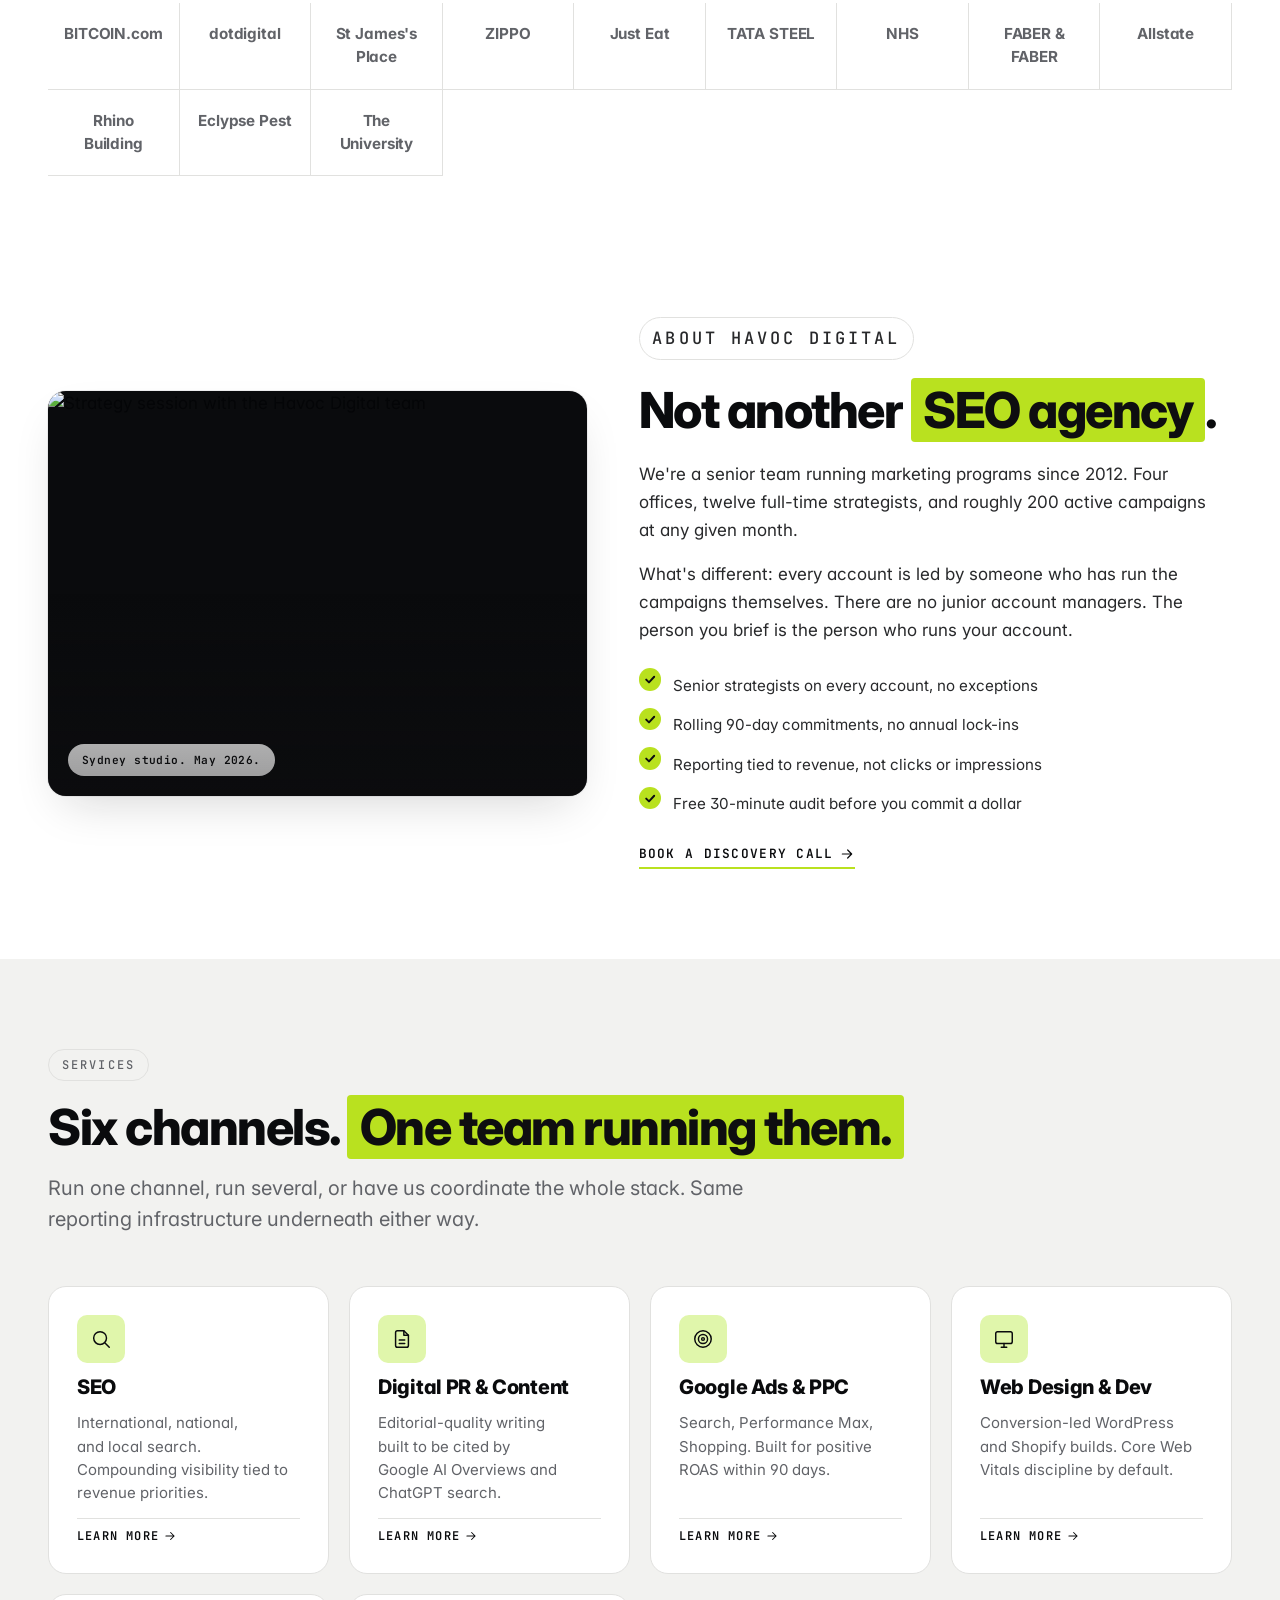
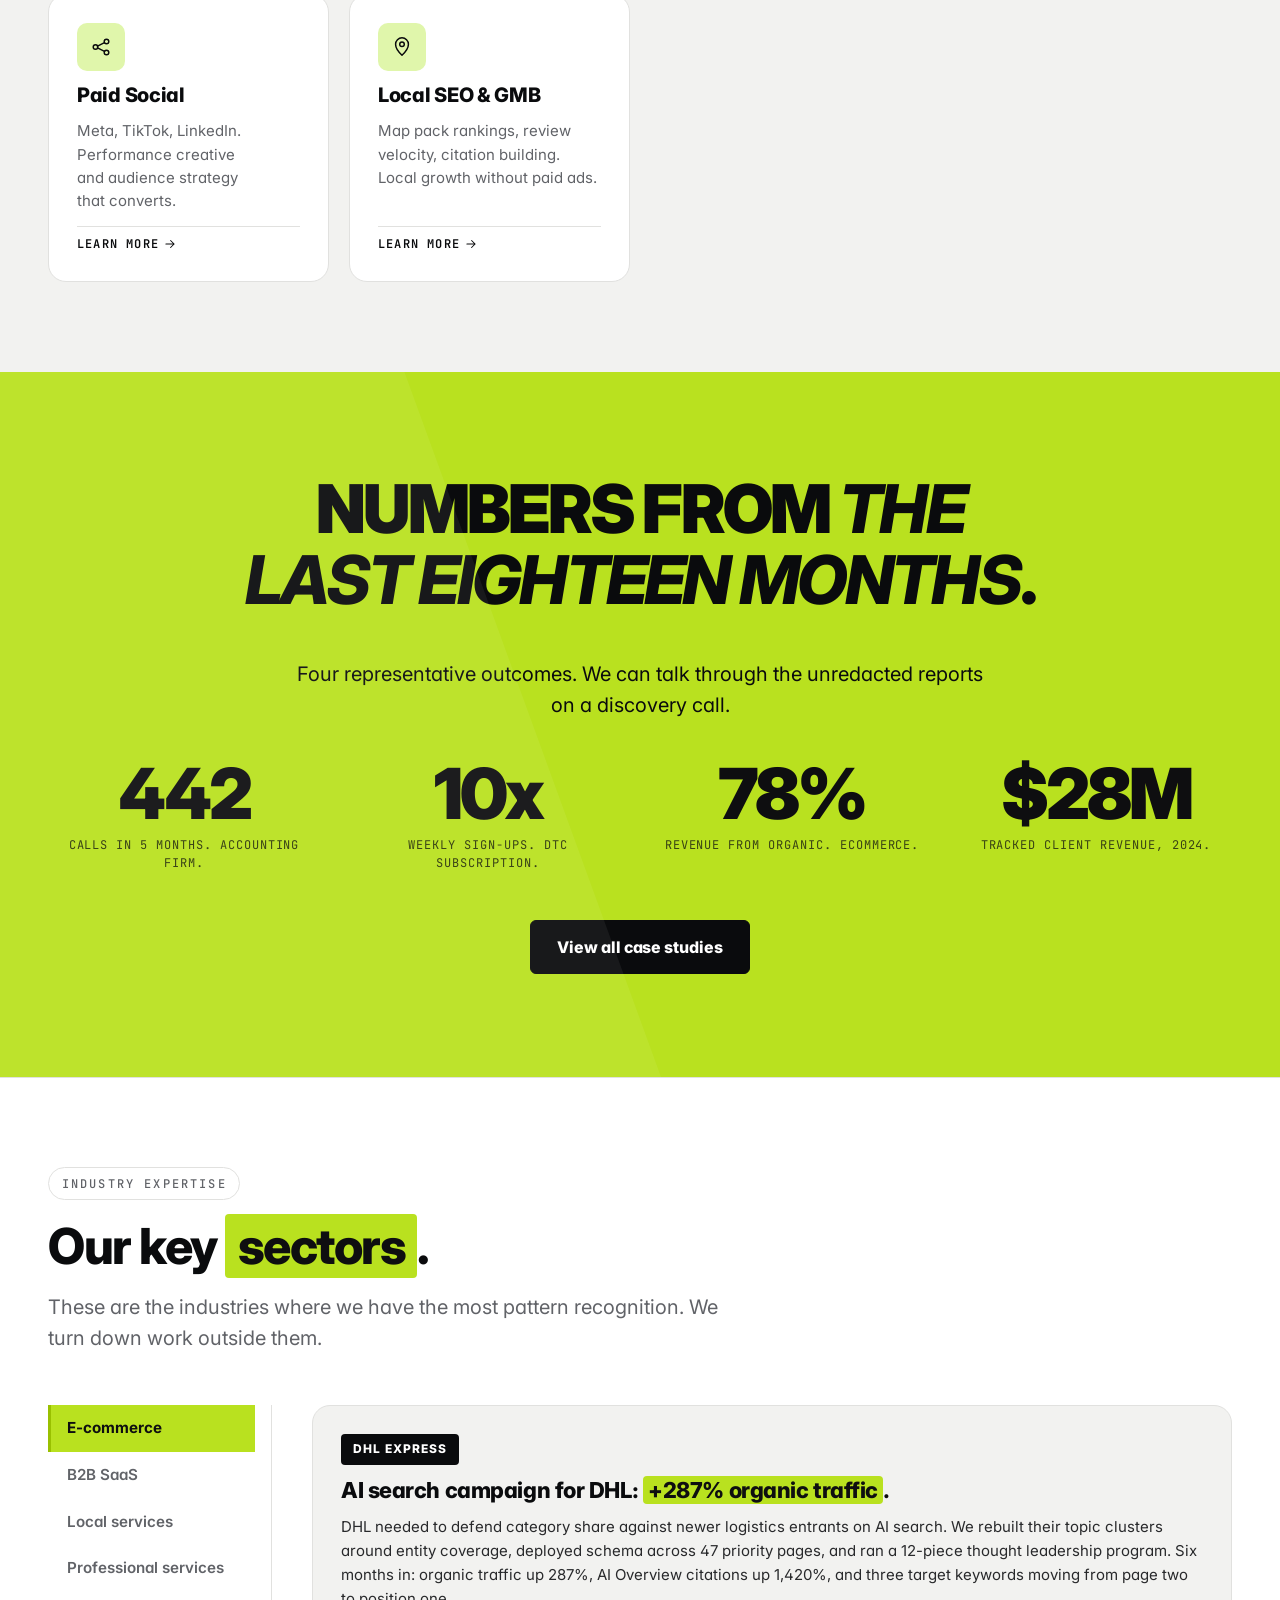
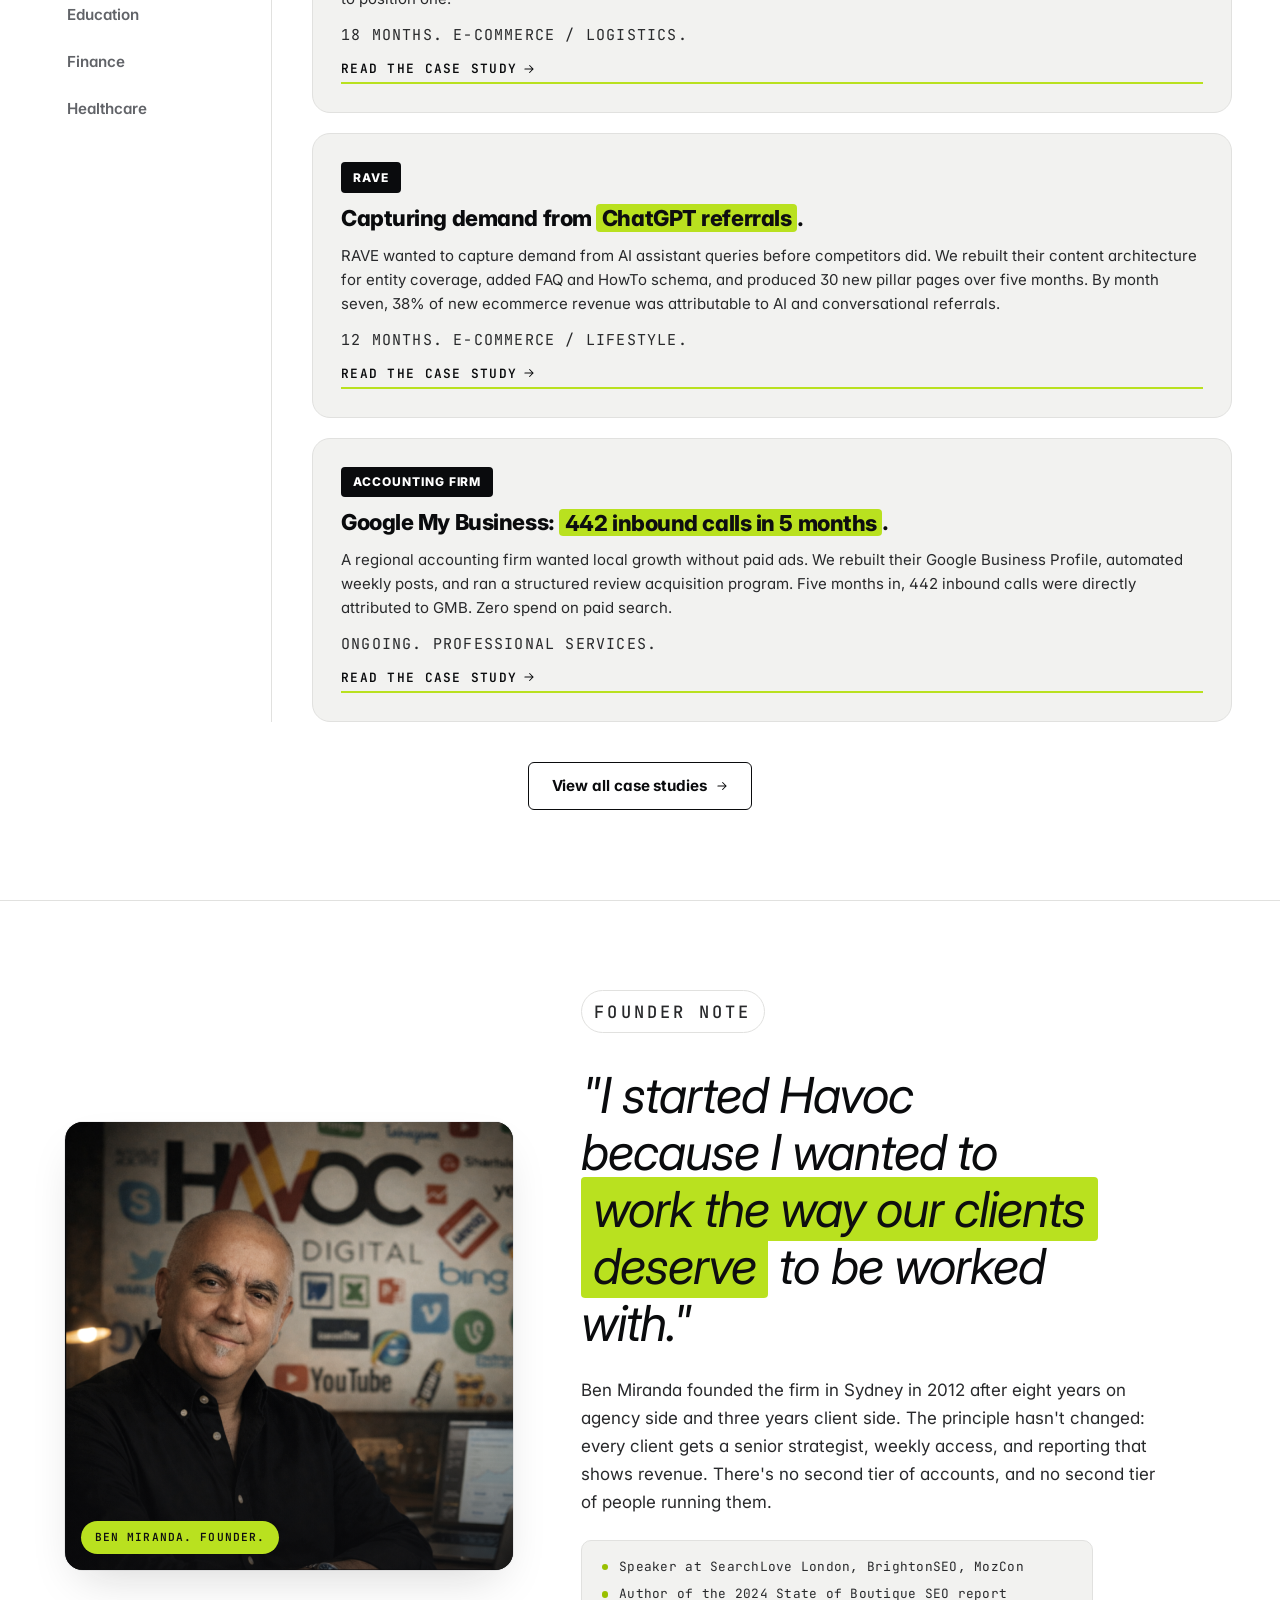
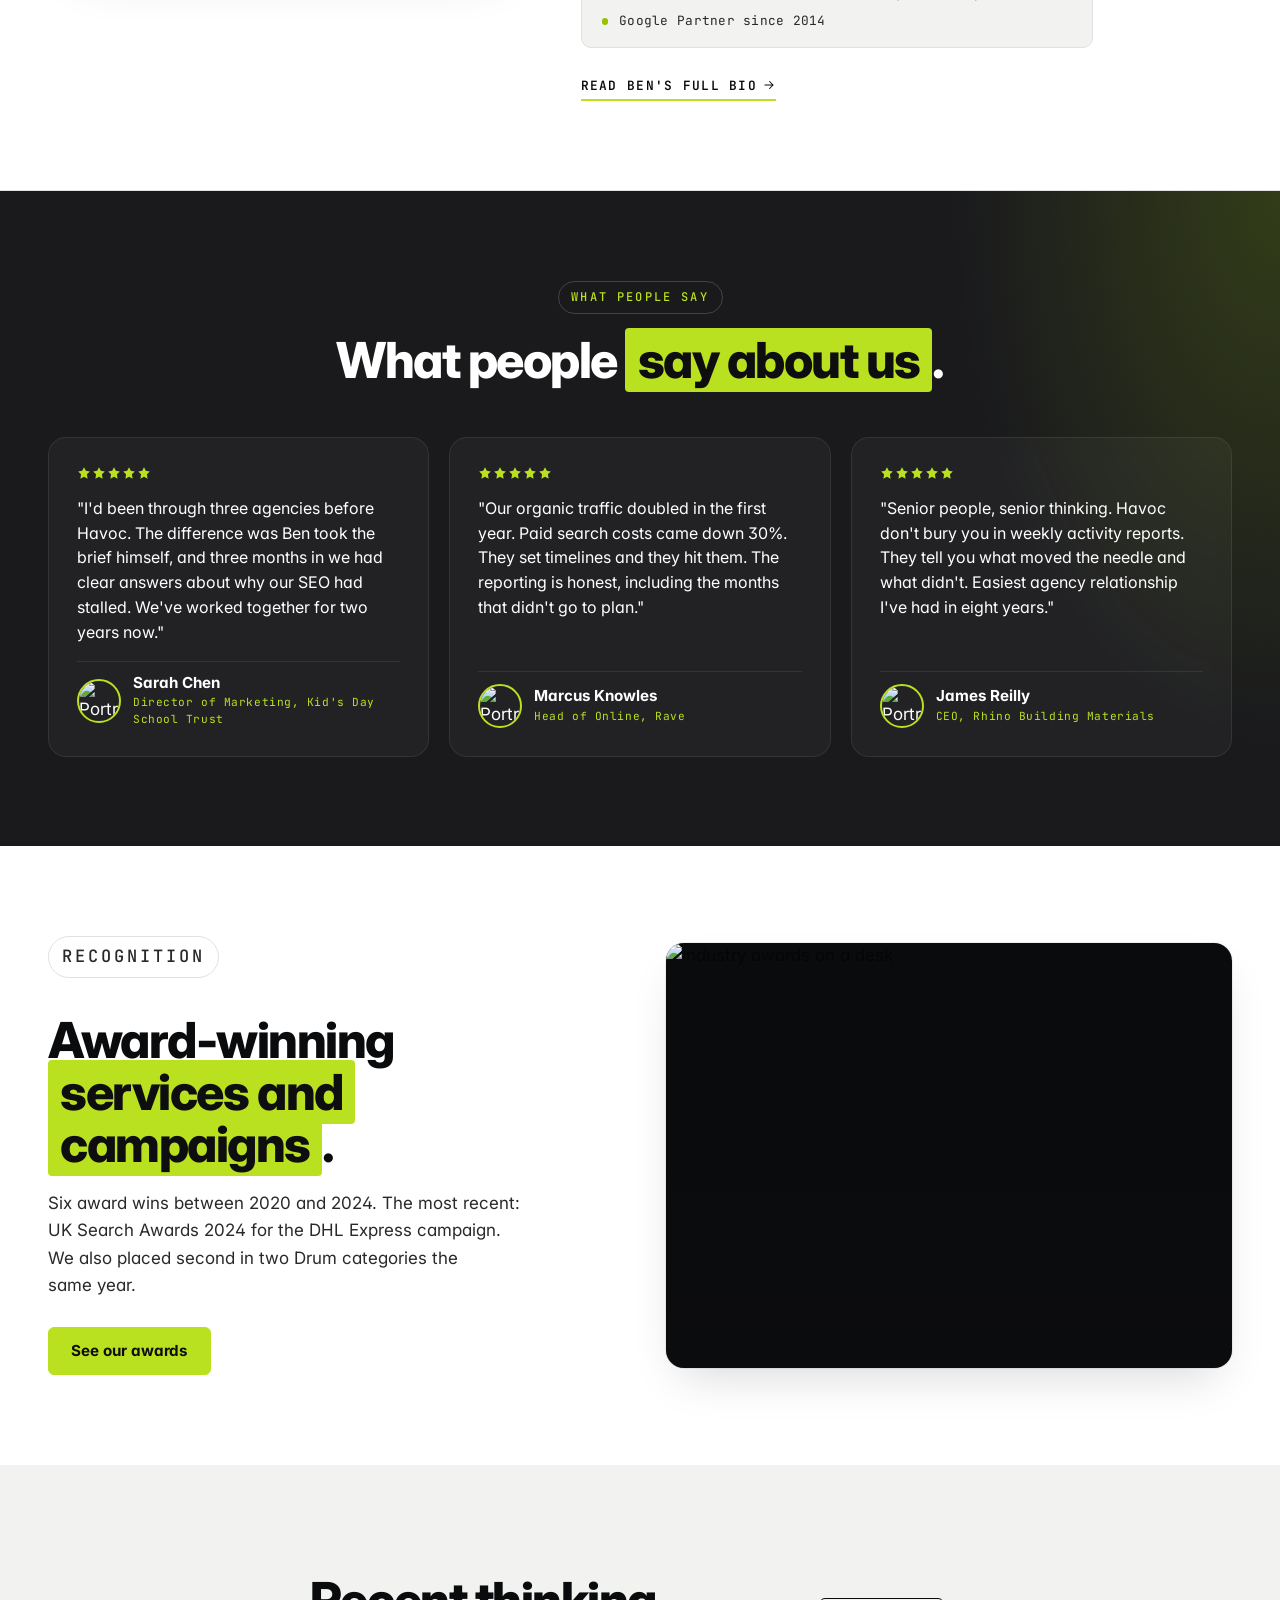
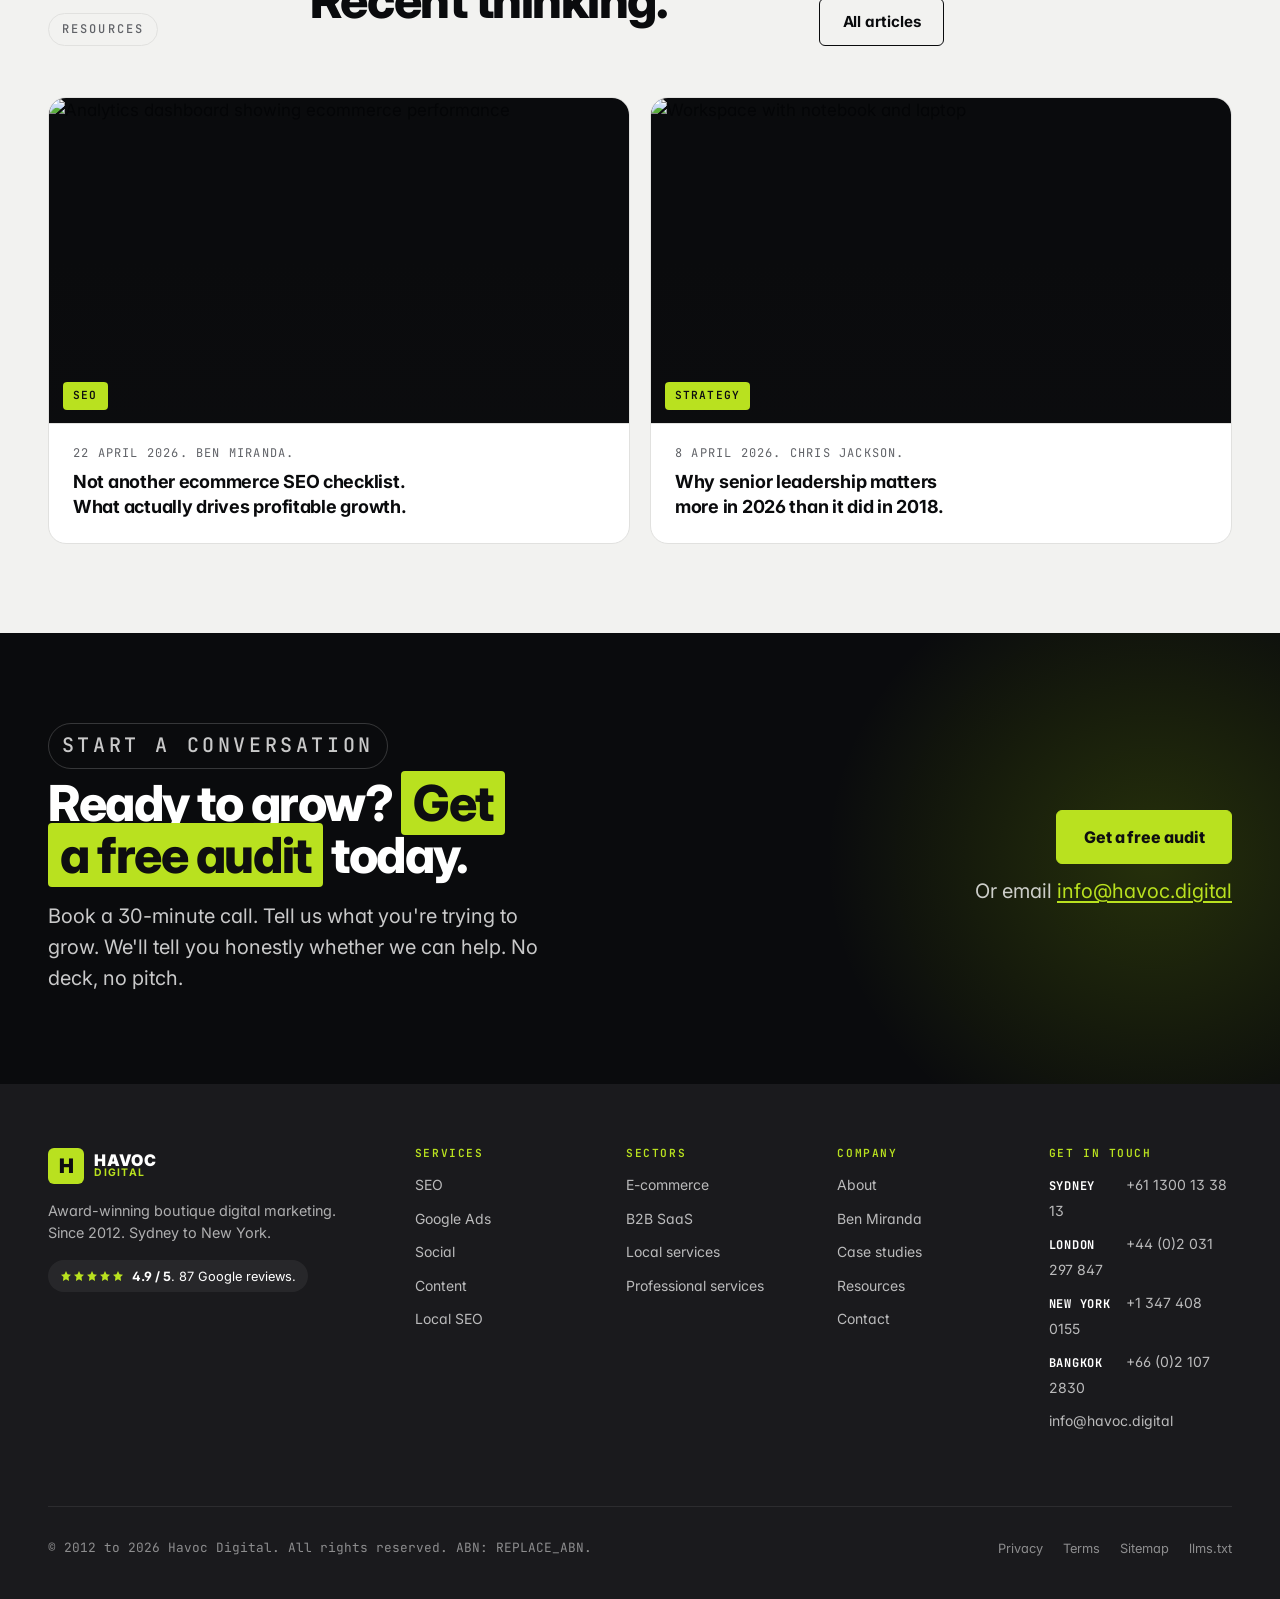
==== commit 8eb898e6: "fix: real Ben Miranda photo, broken intro image, sharper kicker copy Three issues addressed across b" ====
--- a/mockups/variant-a-editorial/index.html
+++ b/mockups/variant-a-editorial/index.html
@@ -146,7 +146,7 @@
     <section class="hero" aria-labelledby="hero-title">
       <div class="container hero__inner">
         <div class="hero__copy">
-          <p class="hero__kicker">Boutique. Founder-led. Established 2012.</p>
+          <p class="hero__kicker">Founded Sydney 2012. Now London, New York, Bangkok.</p>
           <h1 id="hero-title" class="hero__title">
             Senior search marketing.<br><span class="hero__title-em">Reported in</span><br>revenue.
           </h1>
@@ -230,7 +230,7 @@
     <section class="intro" aria-labelledby="intro-title">
       <div class="container intro__inner">
         <figure class="intro__photo">
-          <img src="https://images.unsplash.com/photo-1521737711867-ee1791bff7eb?auto=format&fit=crop&w=900&q=80" alt="Strategy session with the Havoc Digital team" loading="lazy" width="900" height="675" />
+          <img src="https://images.unsplash.com/photo-1517245386807-bb43f82c33c4?auto=format&fit=crop&w=900&q=80" alt="Strategy session with the Havoc Digital team" loading="lazy" width="900" height="675" />
           <figcaption class="intro__chip">Sydney studio. May 2026.</figcaption>
         </figure>
         <div class="intro__copy">
@@ -367,7 +367,7 @@
     <section class="founder" aria-labelledby="founder-title">
       <div class="container founder__inner">
         <figure class="founder__photo">
-          <img src="https://images.unsplash.com/photo-1560250097-0b93528c311a?auto=format&fit=crop&w=900&q=80" alt="Ben Miranda, Founder of Havoc Digital" loading="lazy" width="900" height="900" />
+          <img src="./assets/ben-miranda.png" alt="Ben Miranda, Founder of Havoc Digital" loading="lazy" width="800" height="800" />
           <figcaption class="founder__photo-caption">Ben Miranda. Founder.</figcaption>
         </figure>
         <div class="founder__copy">
--- a/mockups/variant-a-editorial/styles.css
+++ b/mockups/variant-a-editorial/styles.css
@@ -550,7 +550,8 @@
     position: absolute; inset: 0;
     width: 100%; height: 100%;
     object-fit: cover;
-    filter: saturate(0.92) contrast(1.05);
+    object-position: center 25%;
+    filter: saturate(0.95) contrast(1.05);
   }
   .founder__photo::after {
     content: '';
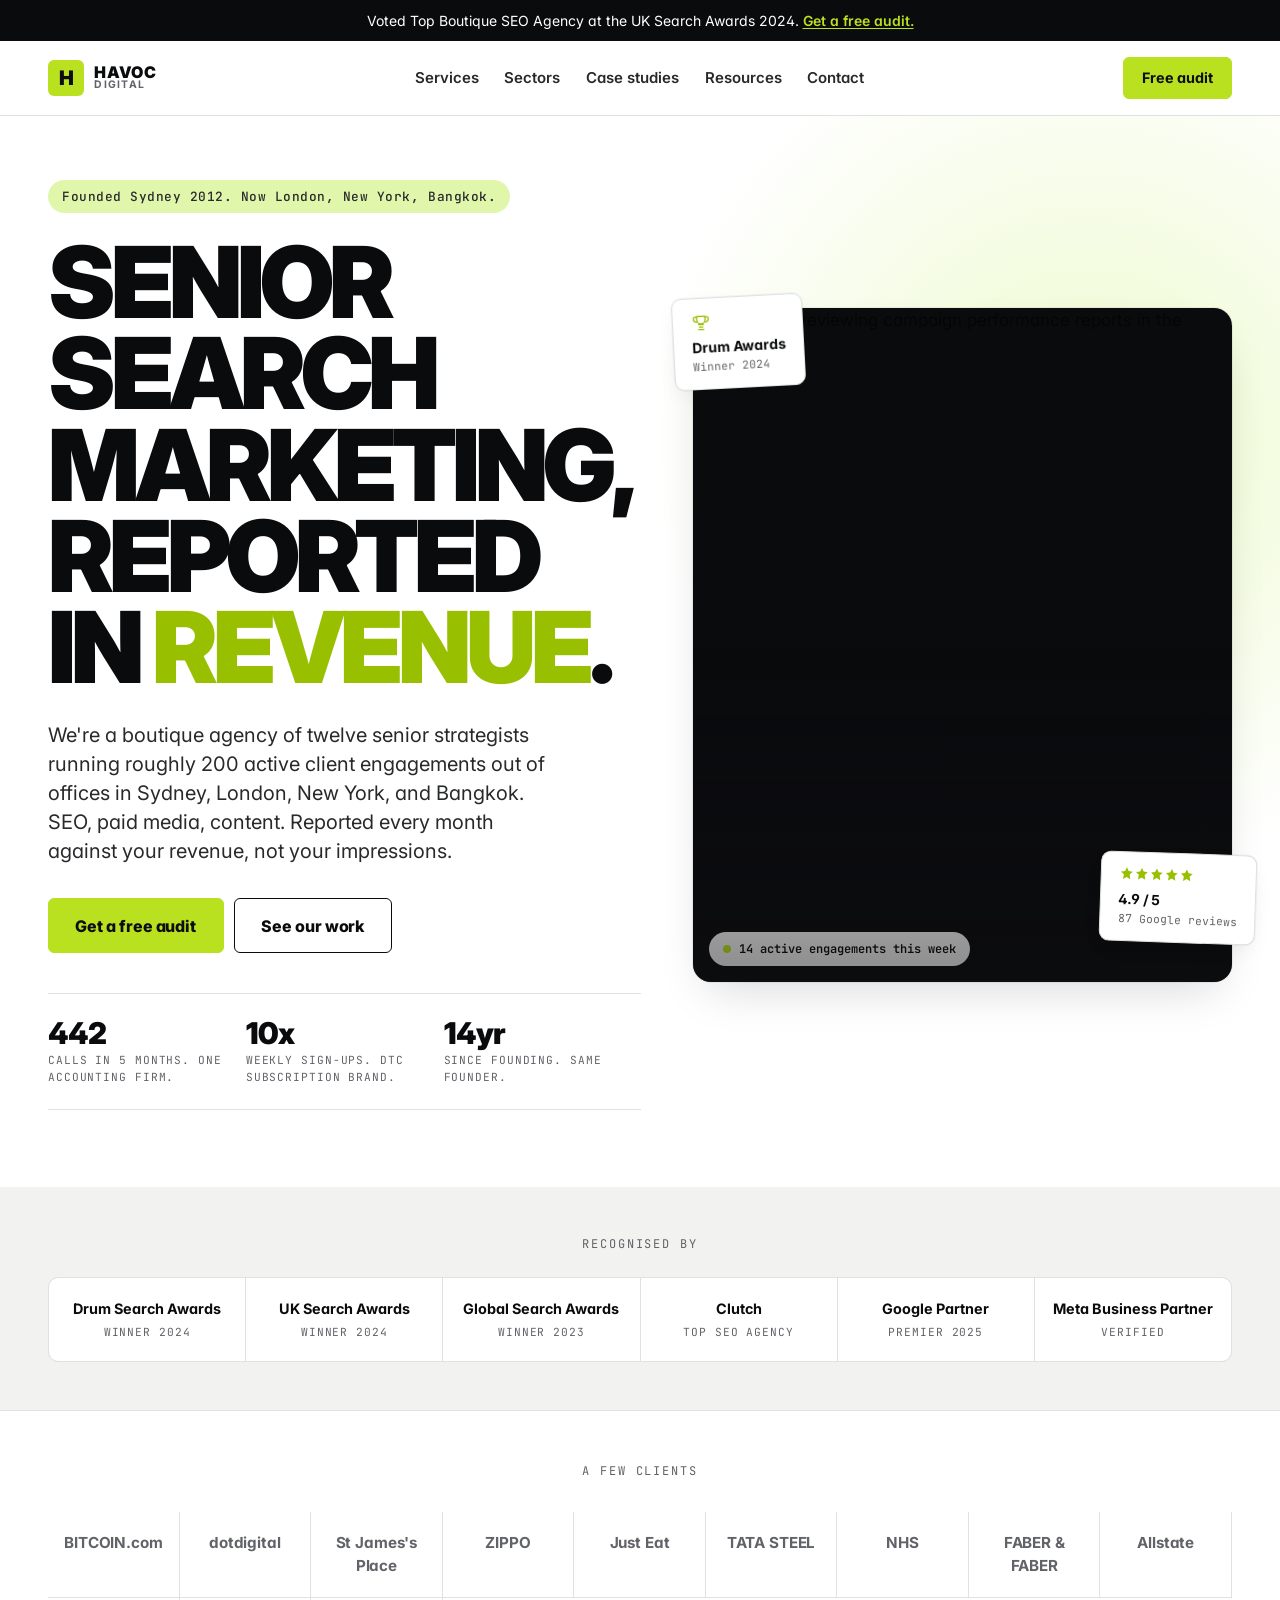
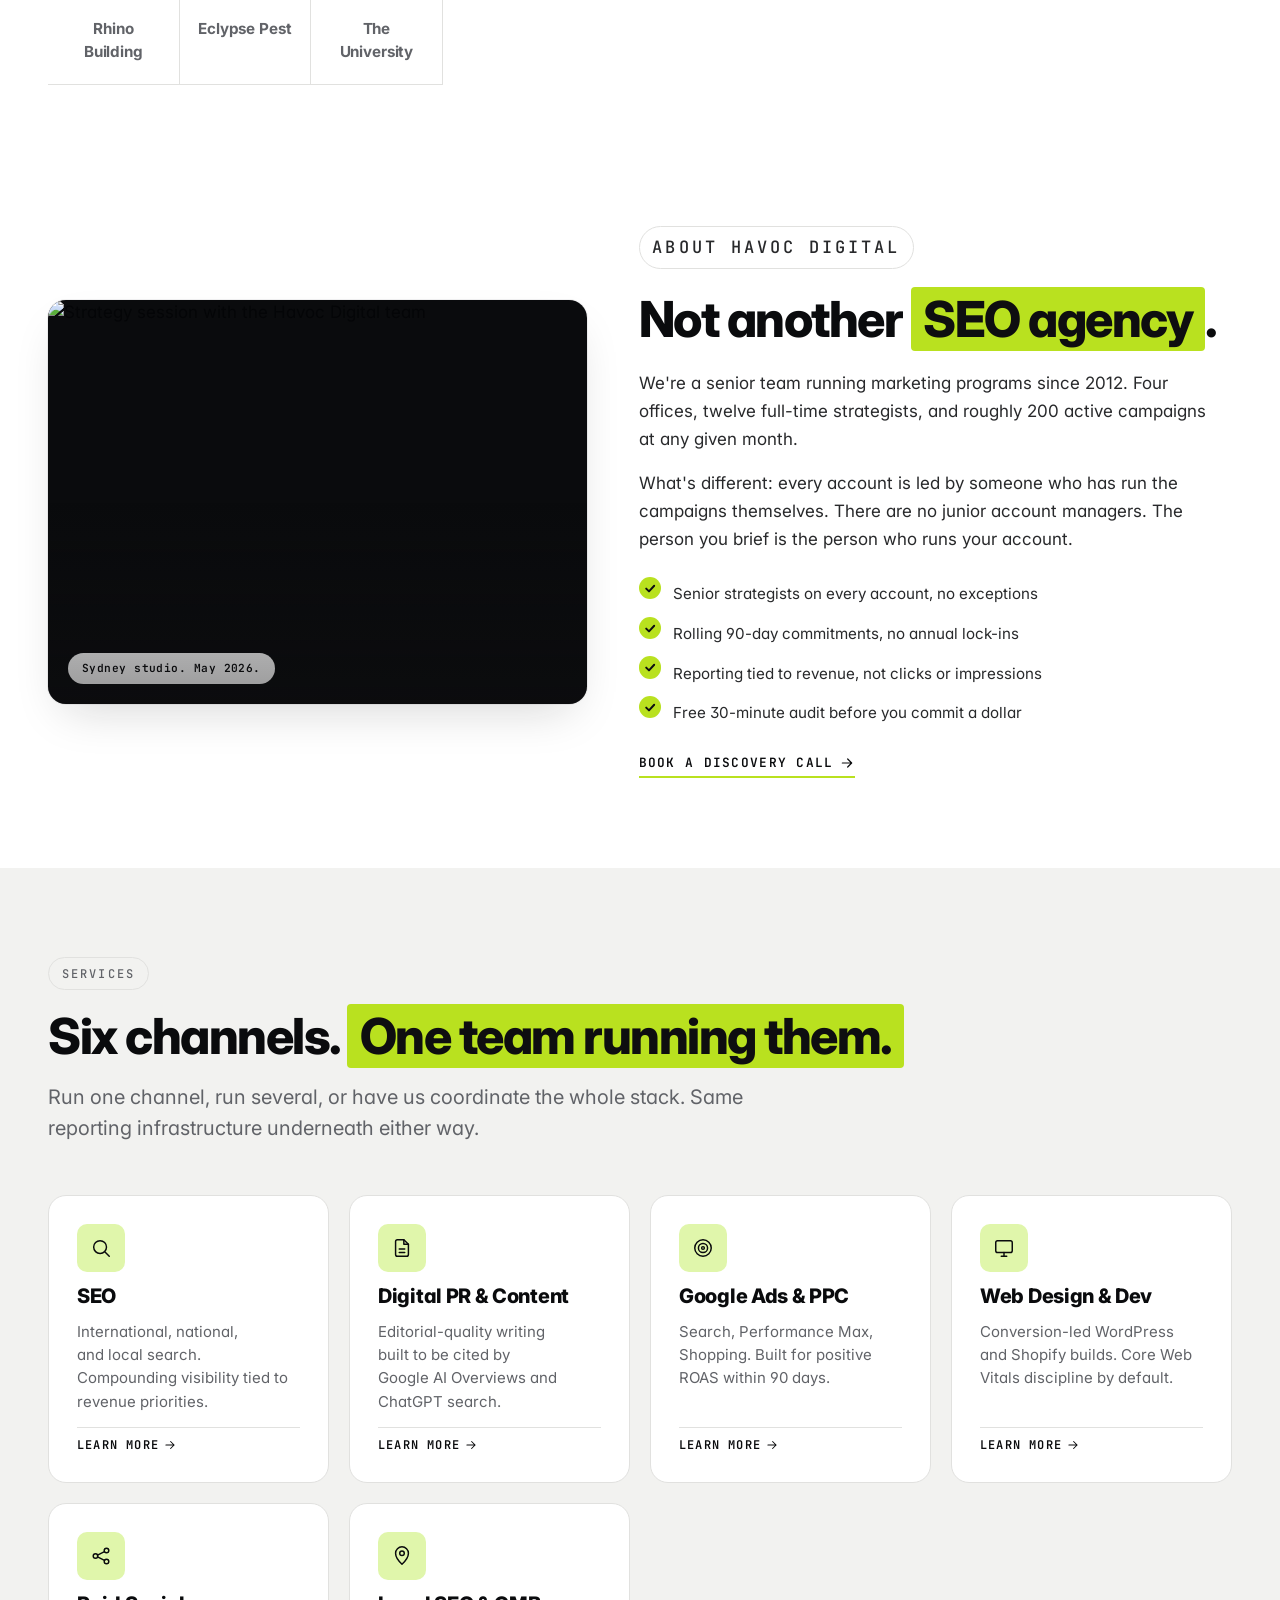
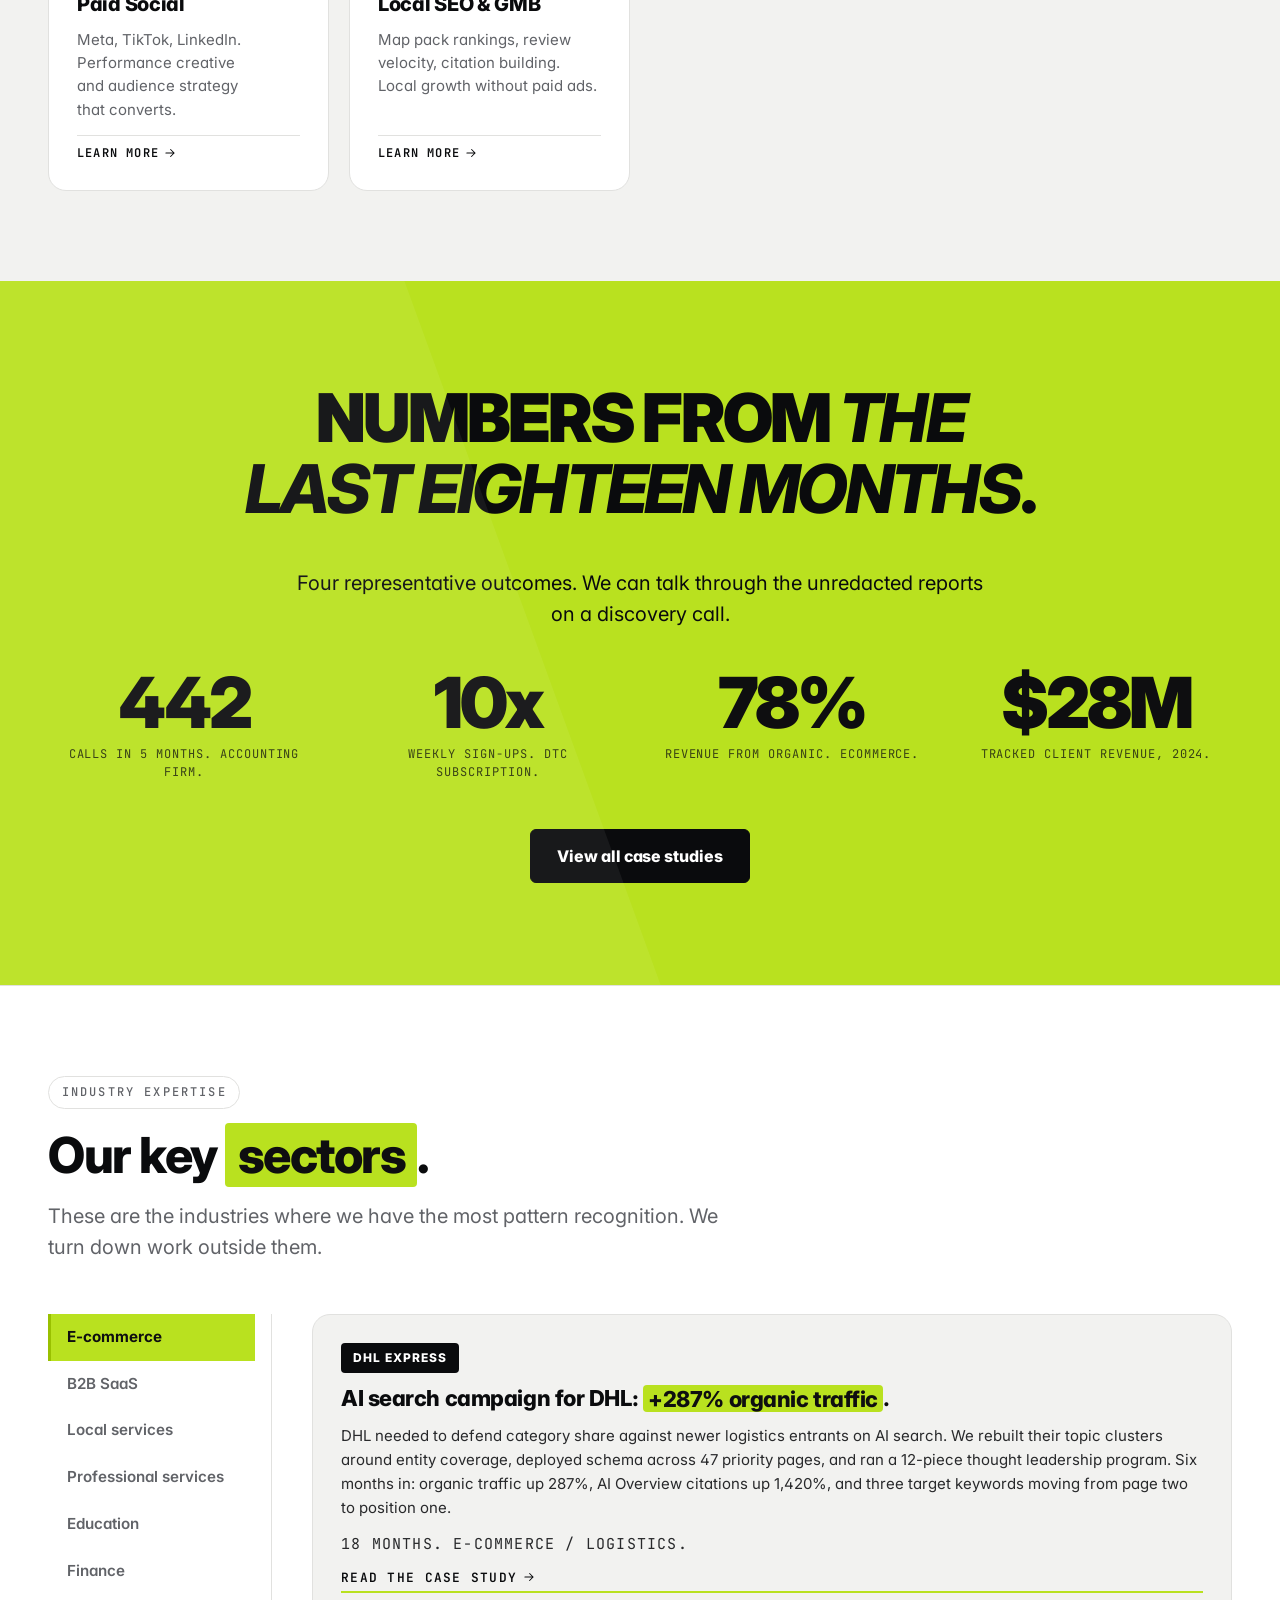
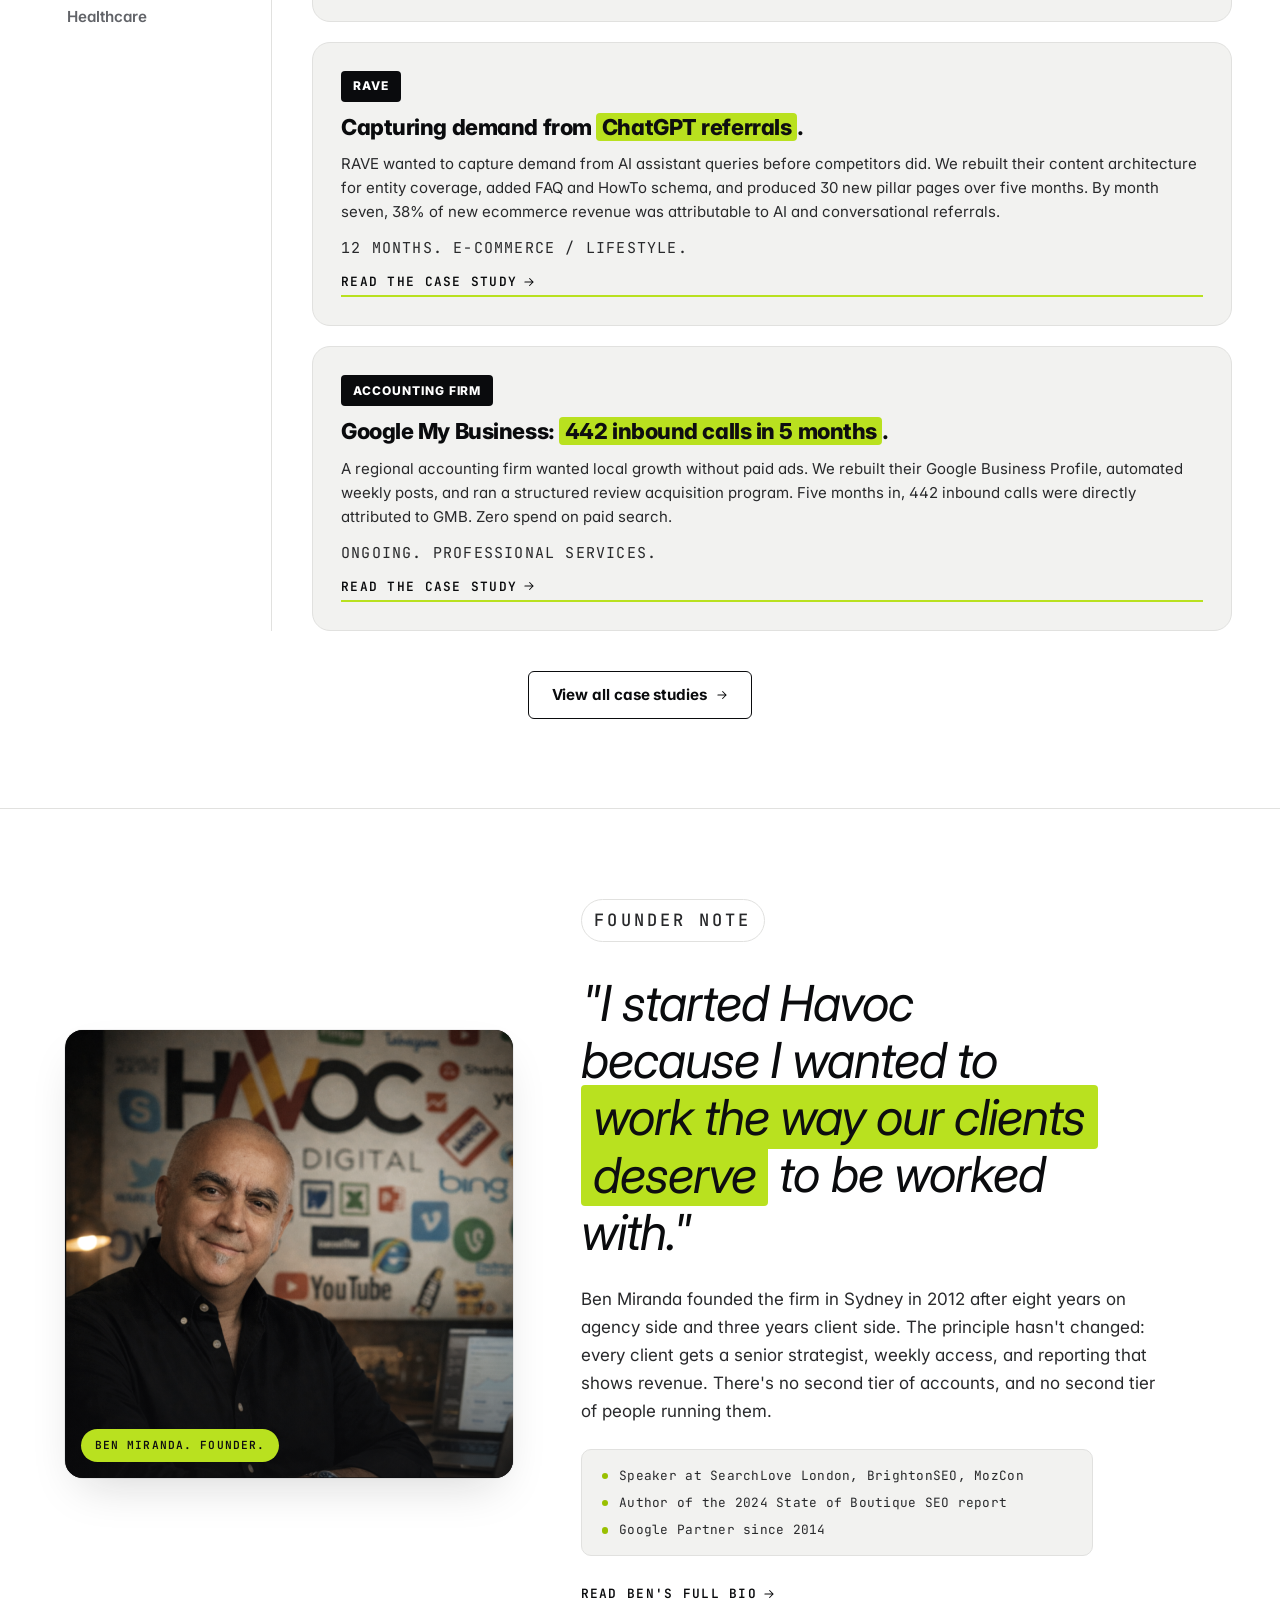
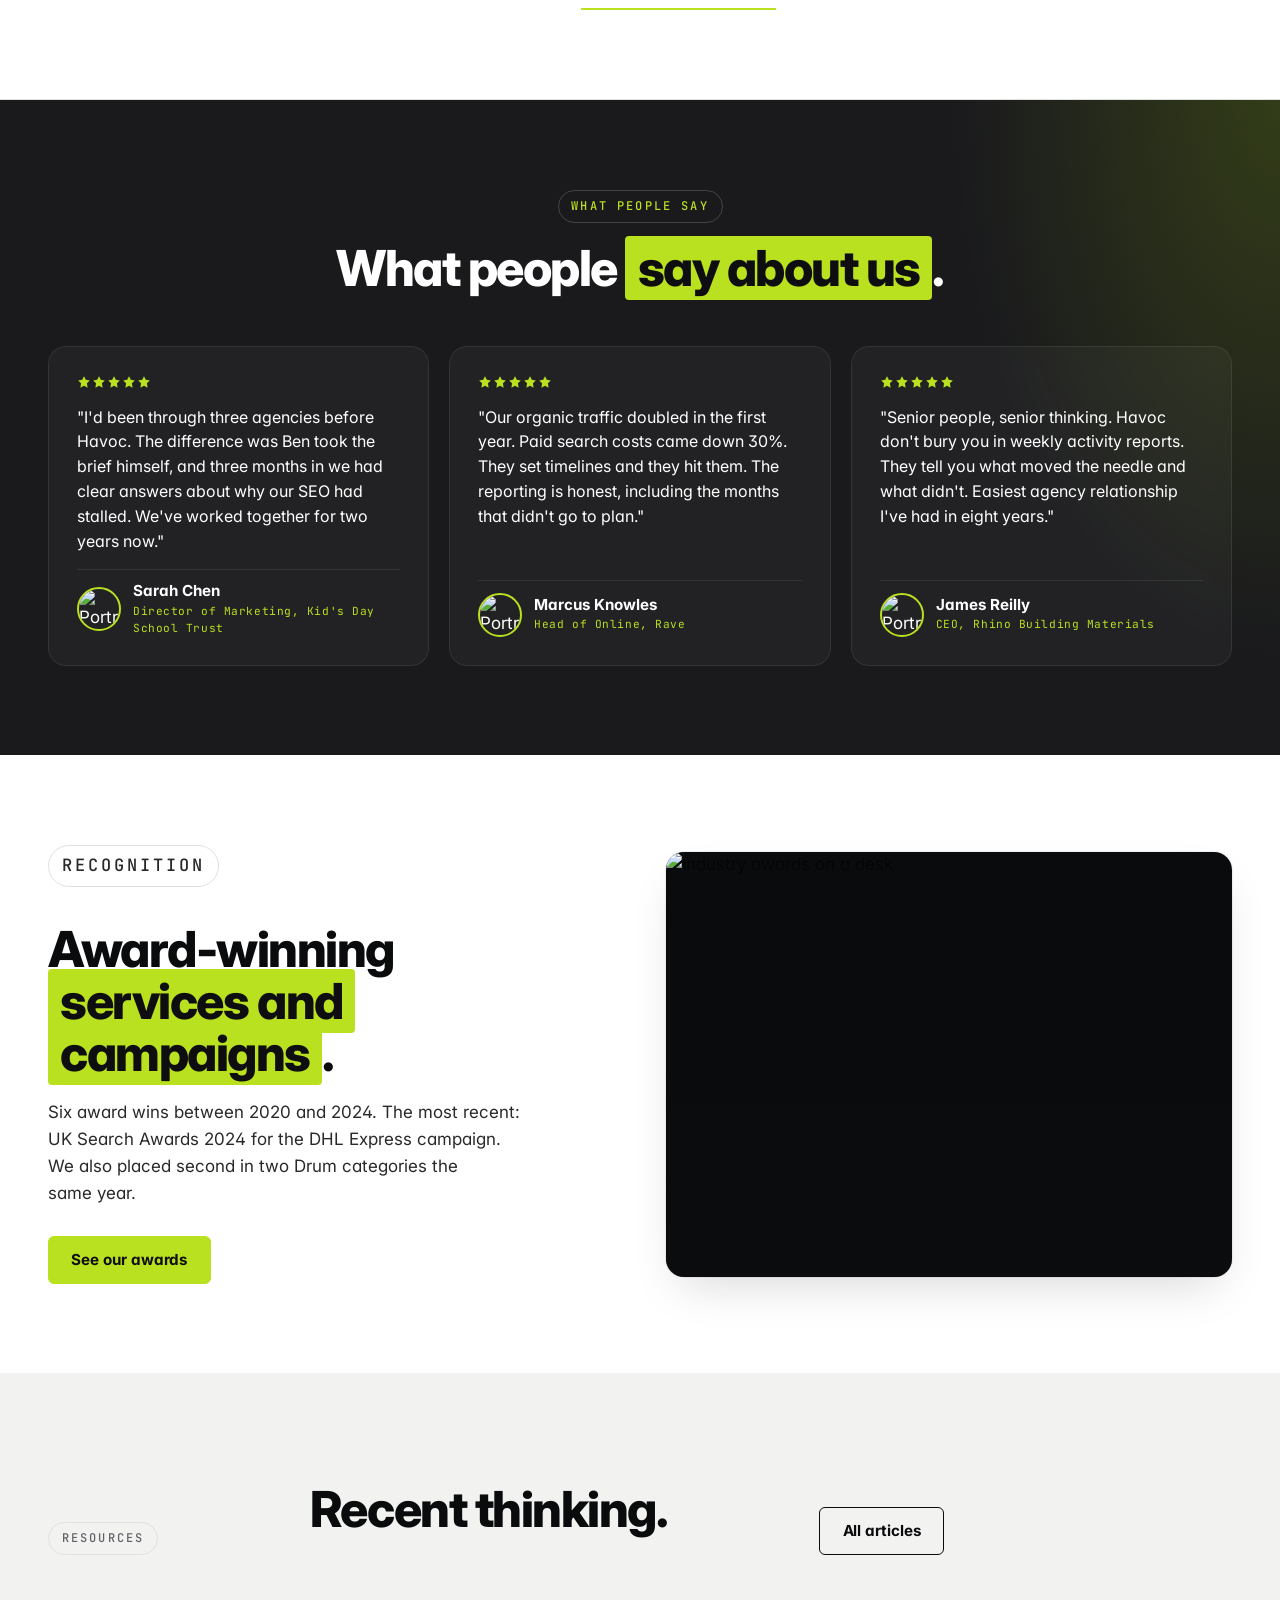
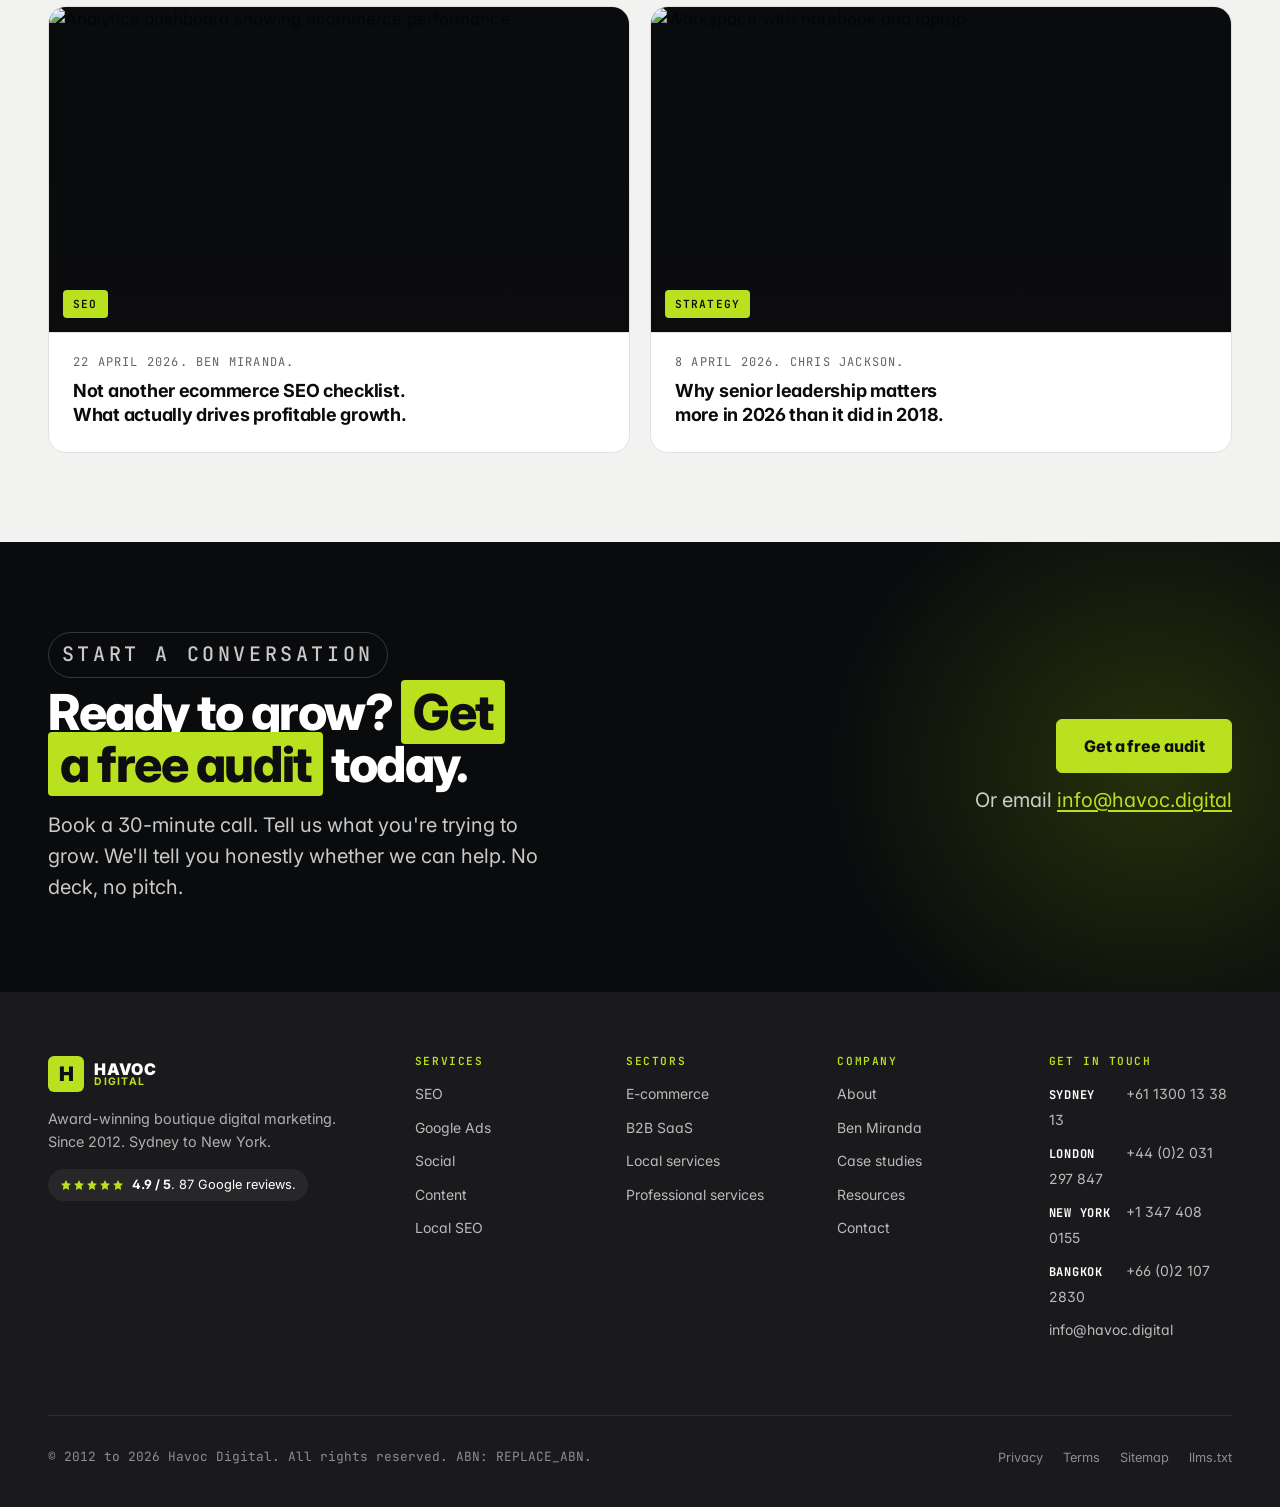
==== commit 2c6270e4: "fix(hero): cleaner H1 format, outcome word highlighted Two issues with the previous H1s: 1. Three-li" ====
--- a/mockups/variant-a-editorial/index.html
+++ b/mockups/variant-a-editorial/index.html
@@ -148,7 +148,7 @@
         <div class="hero__copy">
           <p class="hero__kicker">Founded Sydney 2012. Now London, New York, Bangkok.</p>
           <h1 id="hero-title" class="hero__title">
-            Senior search marketing.<br><span class="hero__title-em">Reported in</span><br>revenue.
+            Senior search marketing,<br>reported in <span class="hero__title-em">revenue</span>.
           </h1>
           <p class="hero__sub">
             We're a boutique agency of twelve senior strategists running roughly 200 active client engagements out of offices in Sydney, London, New York, and Bangkok. SEO, paid media, content. Reported every month against your revenue, not your impressions.
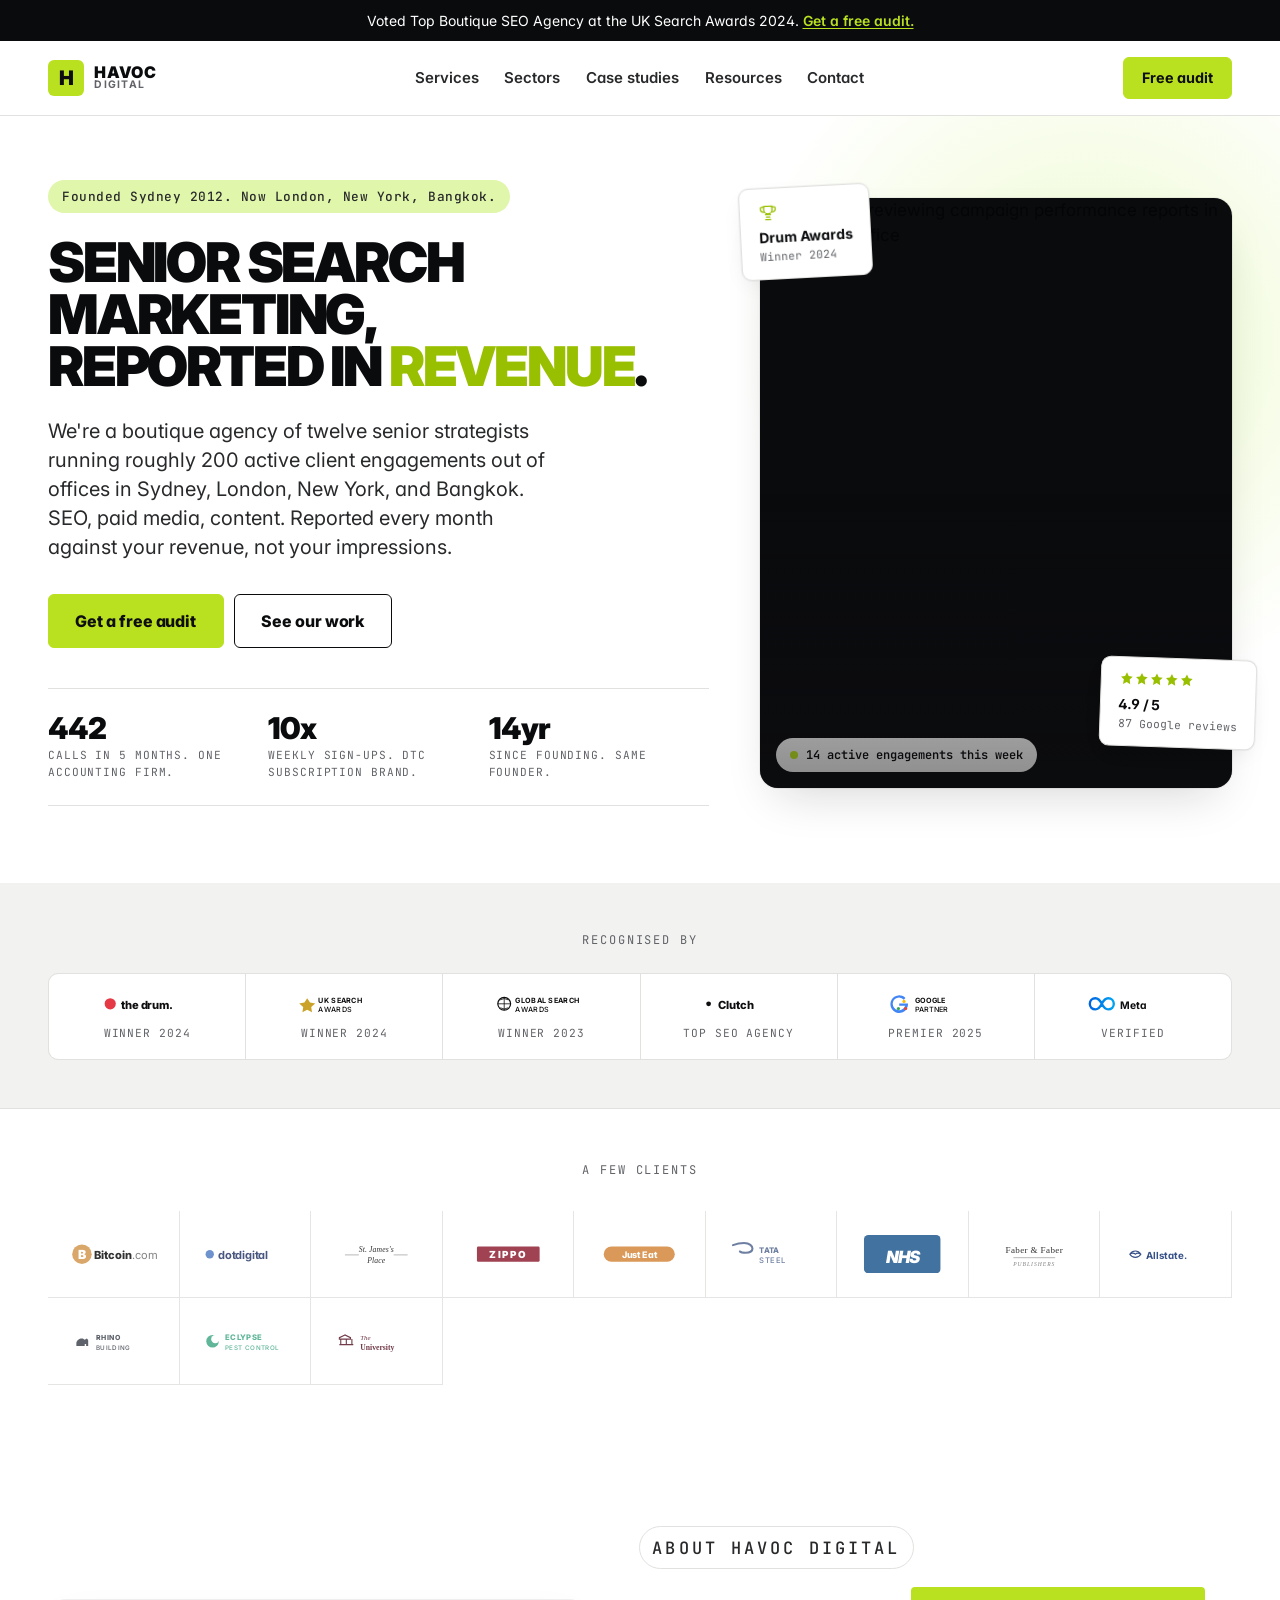
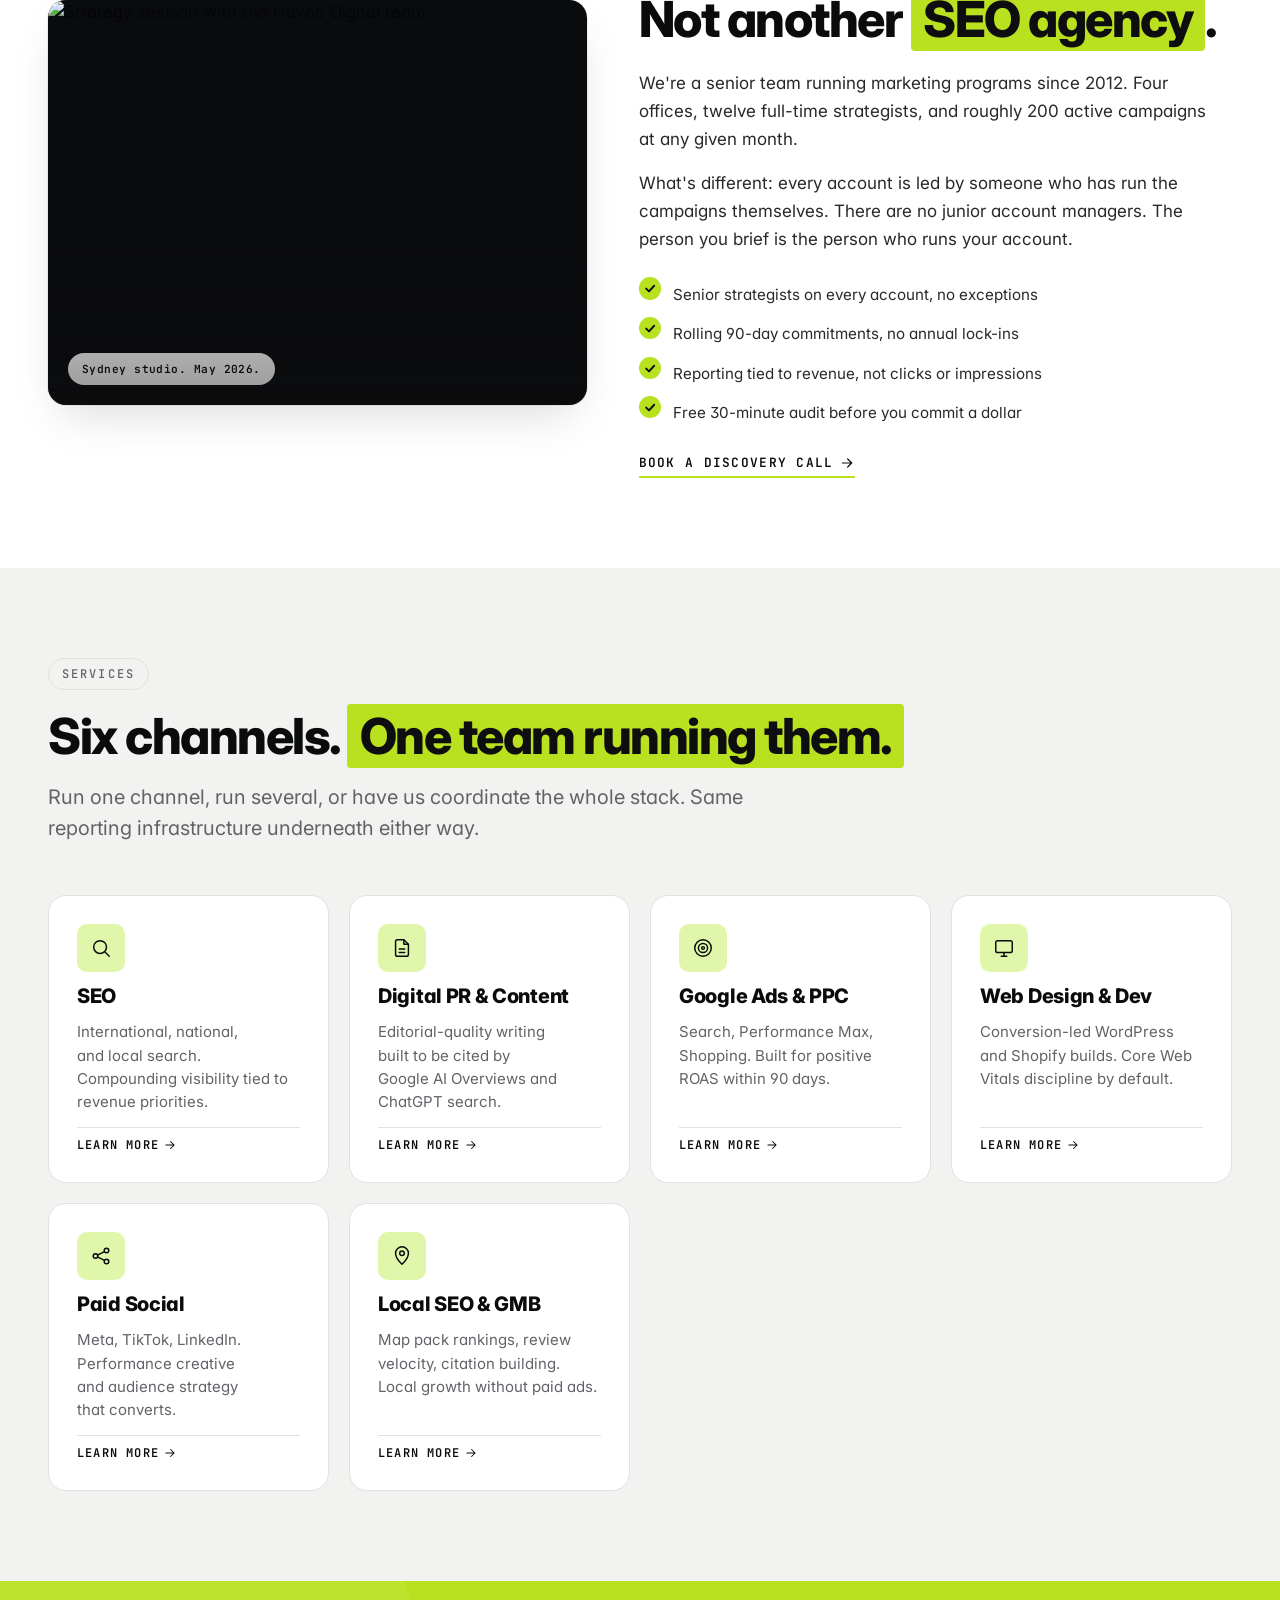
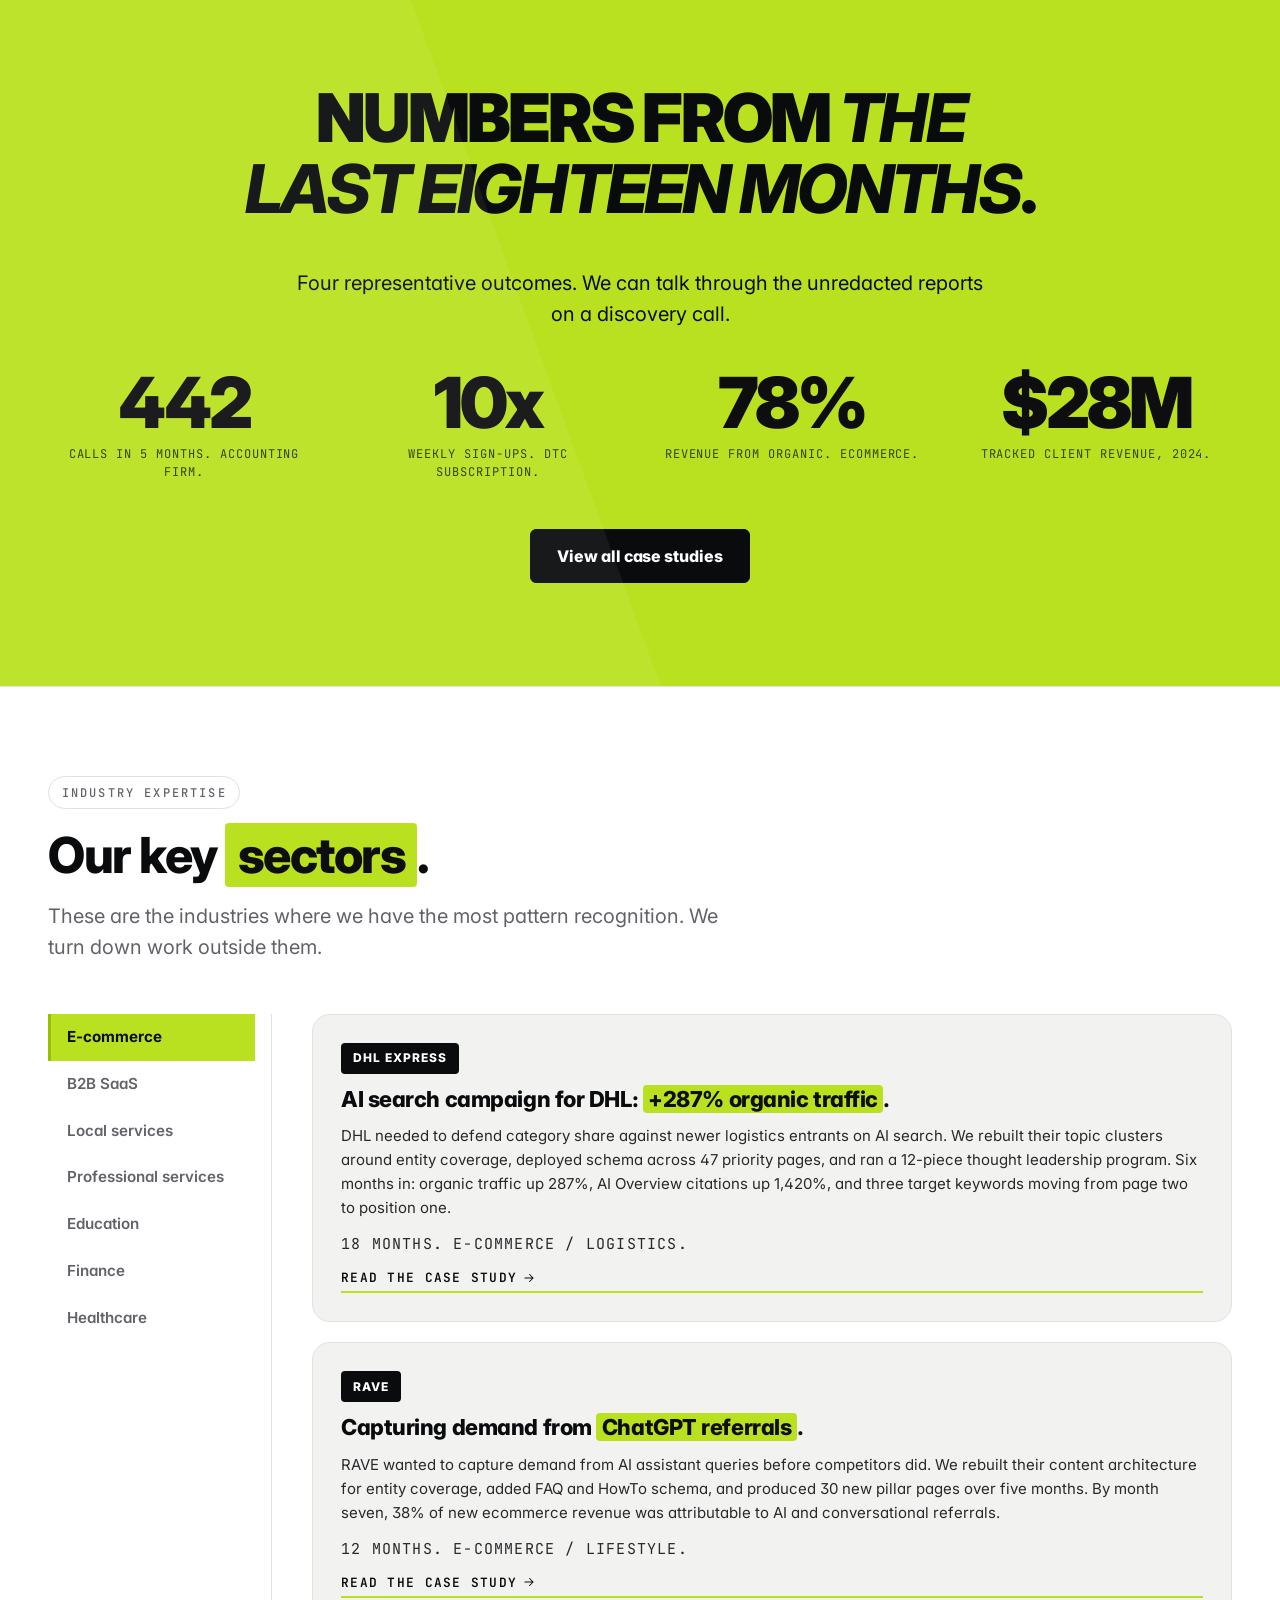
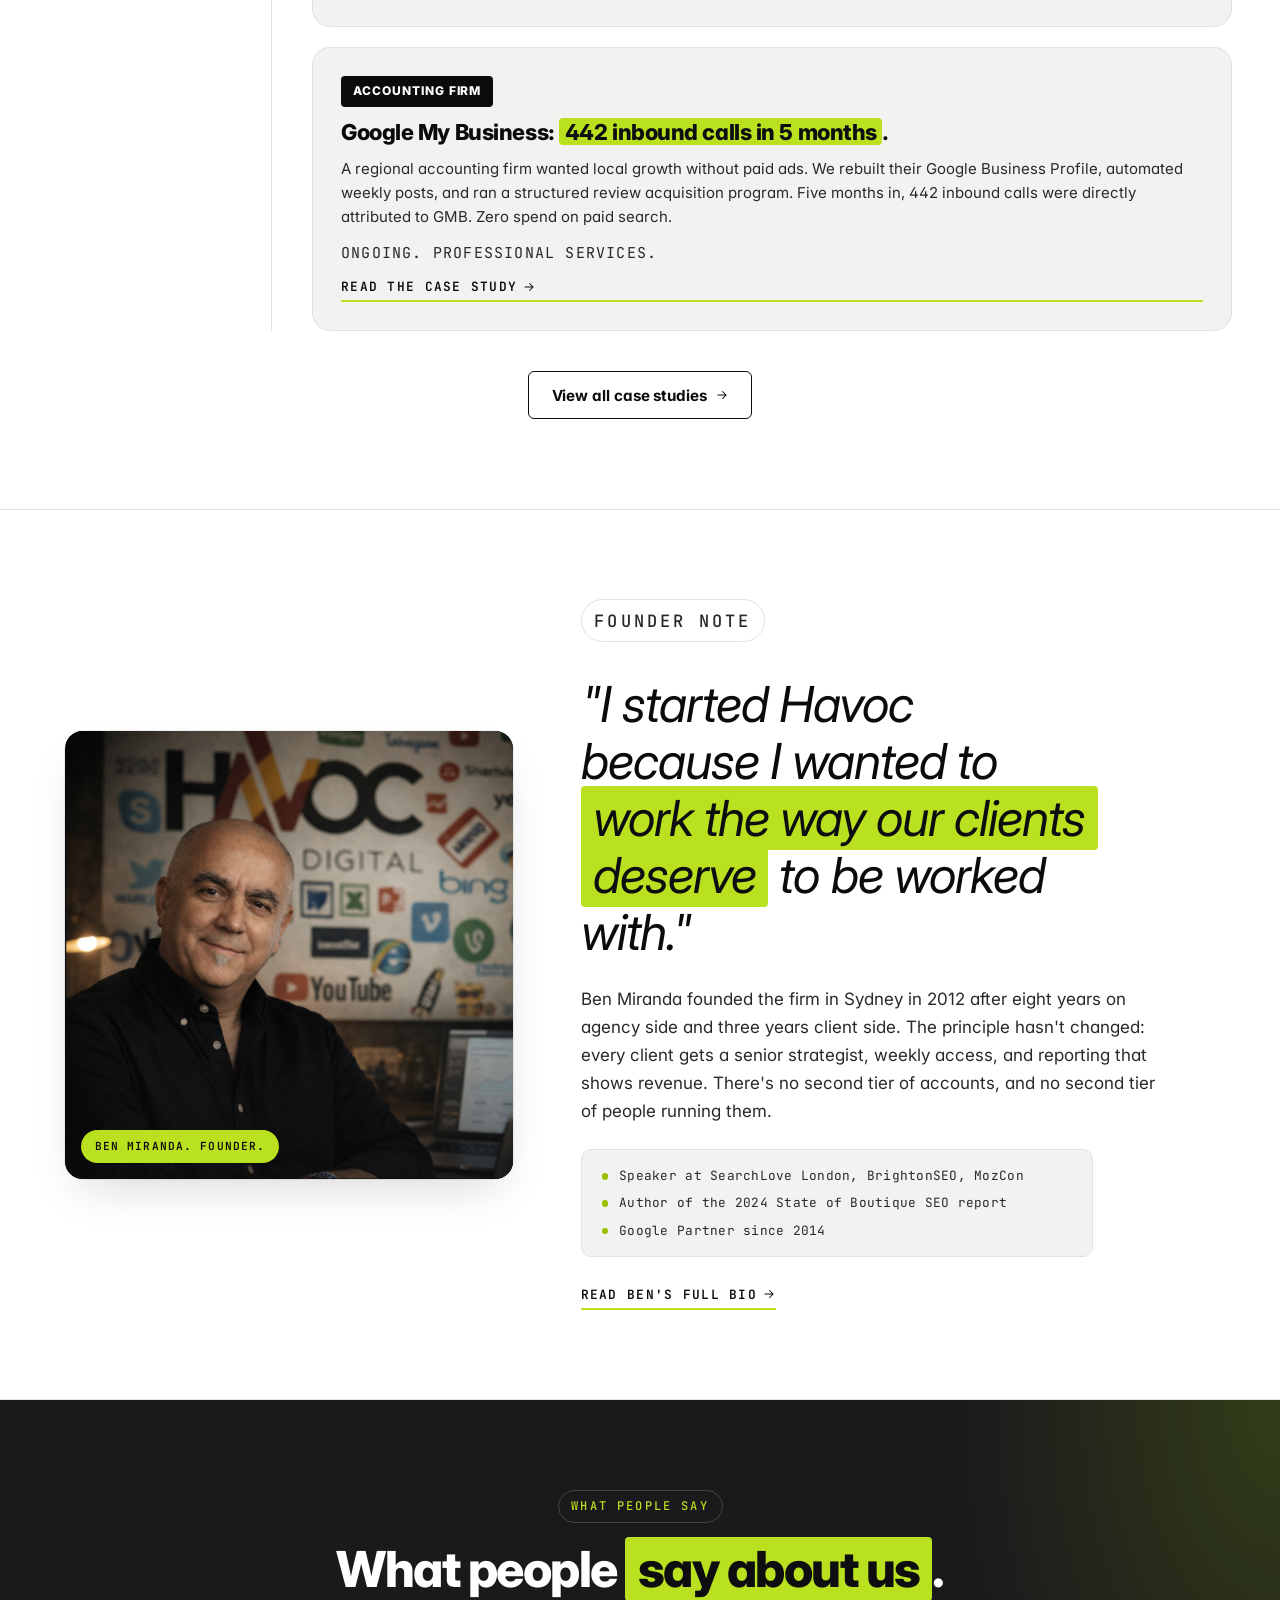
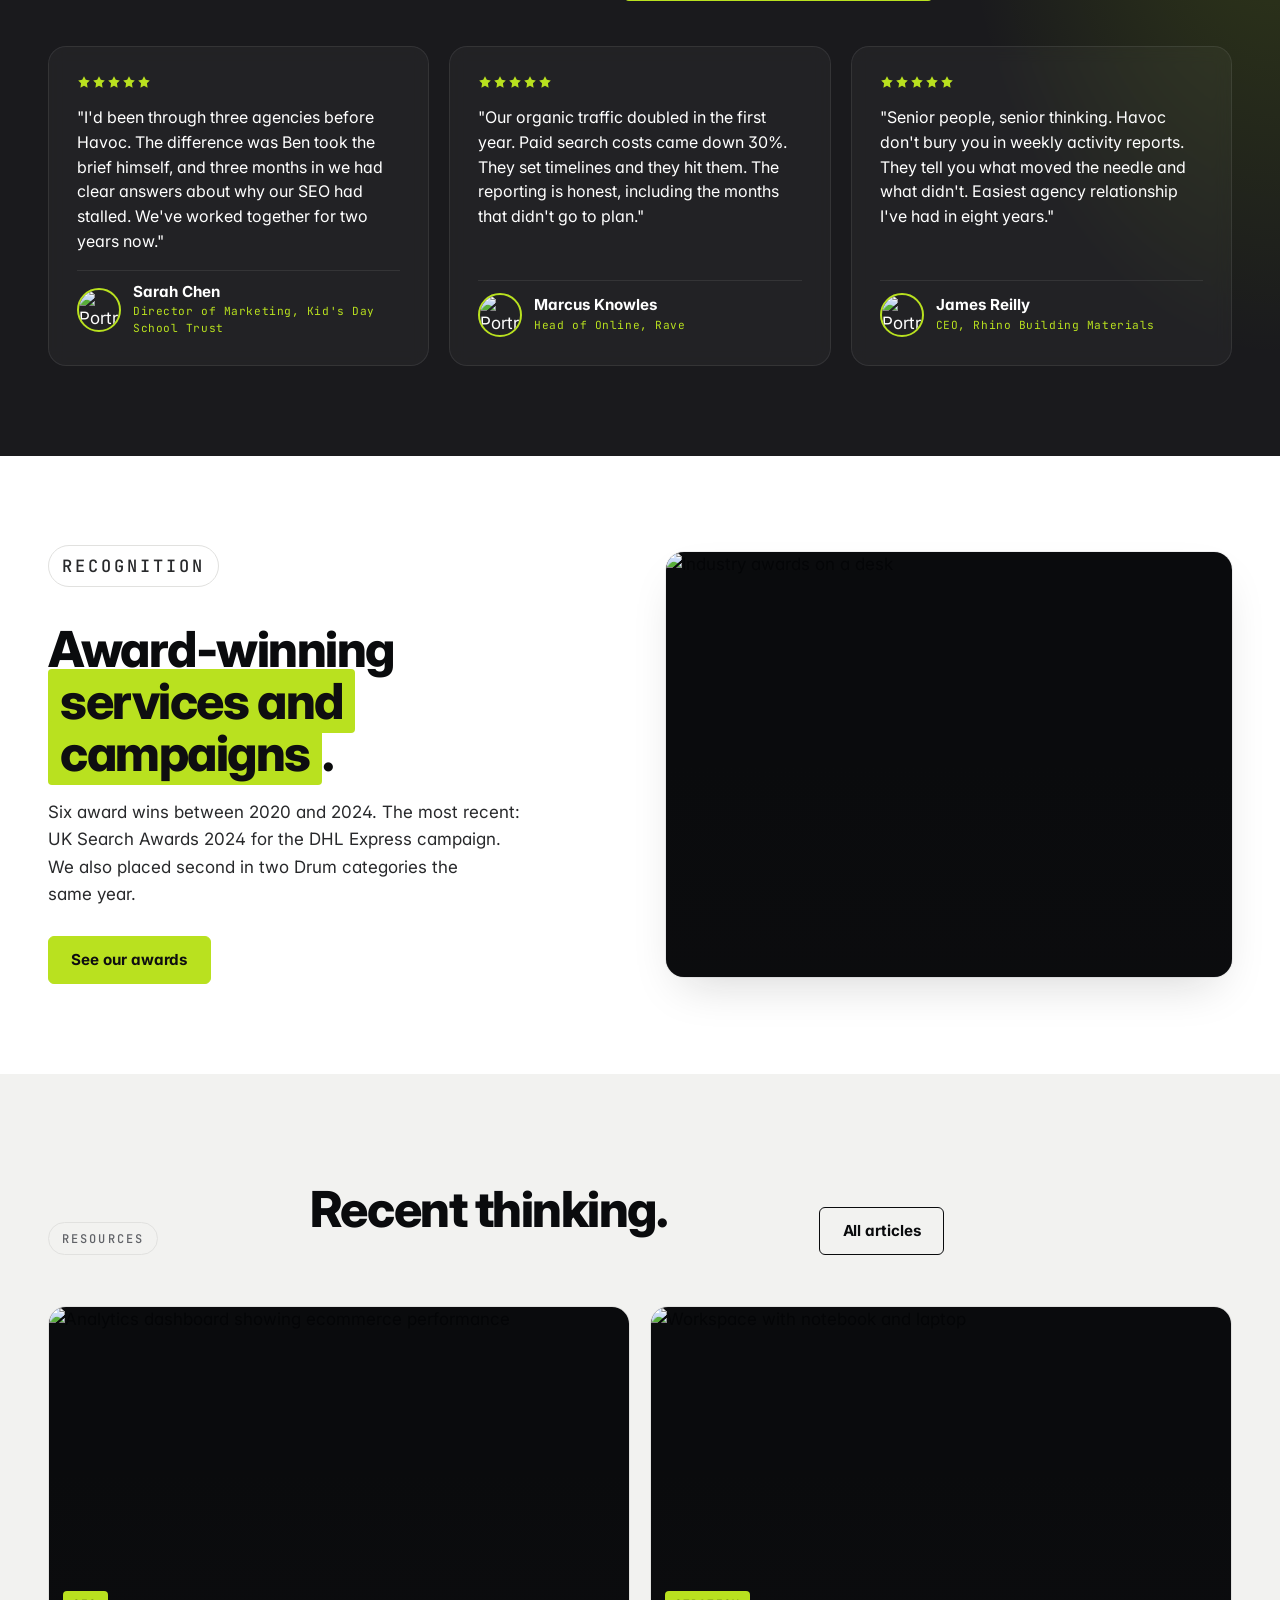
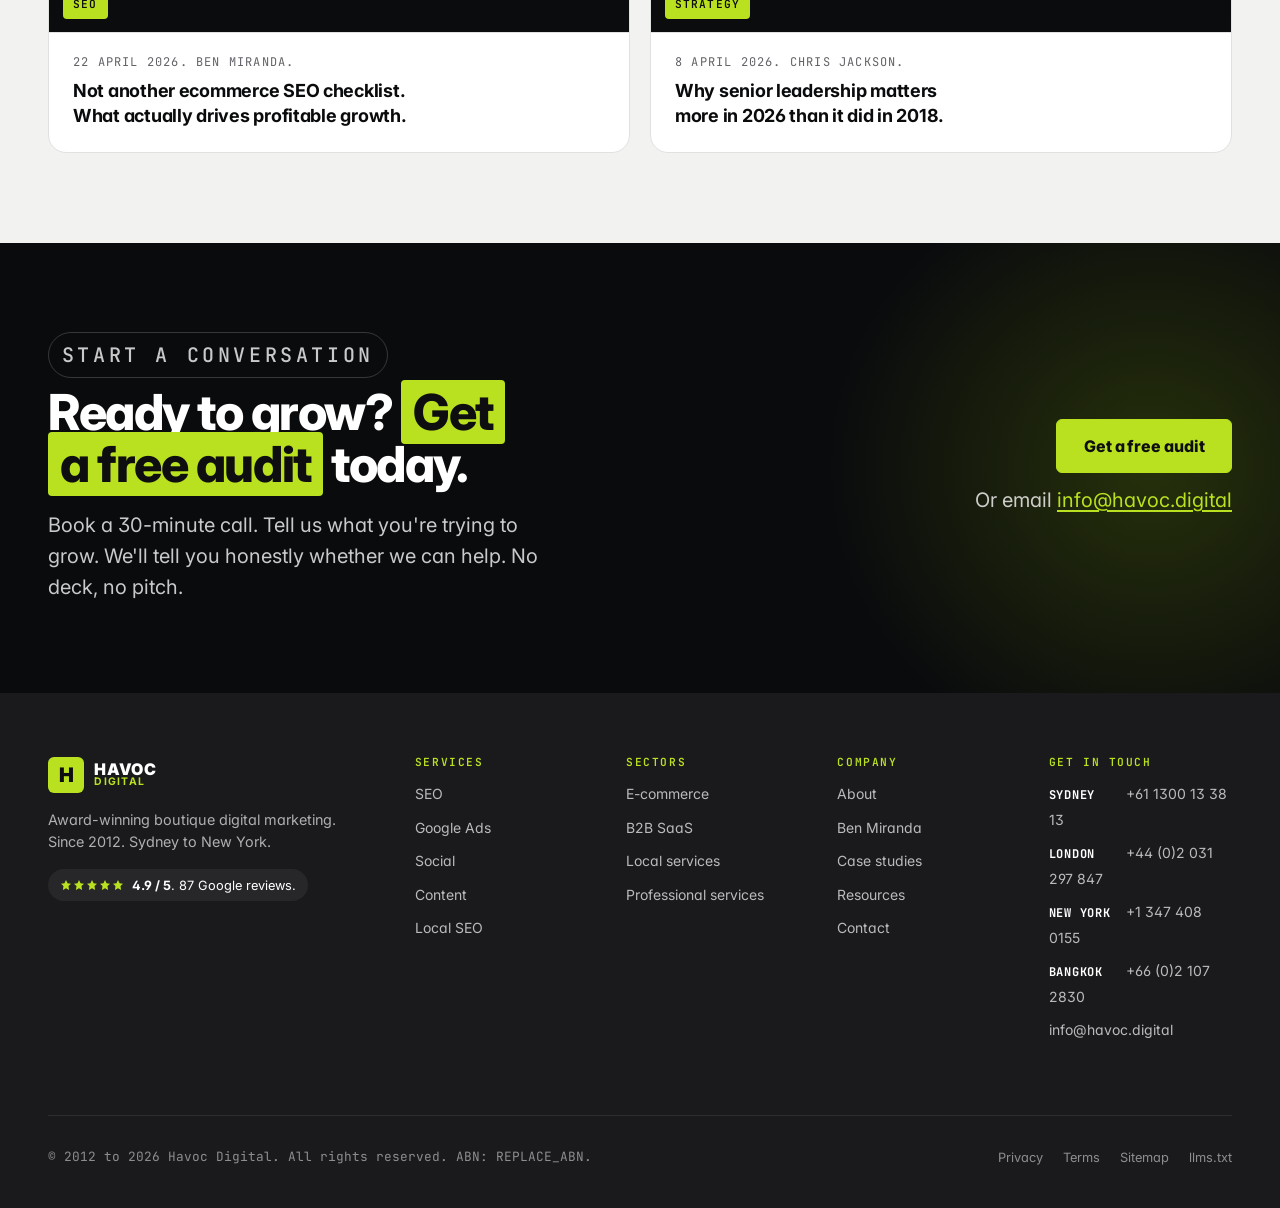
==== commit 2fcd0786: "fix(variant-a): real SVG brand logos, fixed hero overflow Two issues addressed.  1. Hero H1 overflow" ====
--- a/mockups/variant-a-editorial/index.html
+++ b/mockups/variant-a-editorial/index.html
@@ -117,6 +117,100 @@
       <symbol id="i-check" viewBox="0 0 16 16" fill="none" stroke="currentColor" stroke-width="2.5" stroke-linecap="round" stroke-linejoin="round"><path d="m3 8.5 3.5 3.5L13 5"></path></symbol>
       <symbol id="i-star" viewBox="0 0 24 24"><path fill="currentColor" d="m12 2 3.09 6.26L22 9.27l-5 4.87L18.18 22 12 18.56 5.82 22 7 14.14l-5-4.87 6.91-1.01L12 2z"></path></symbol>
       <symbol id="i-trophy" viewBox="0 0 24 24" fill="none" stroke="currentColor" stroke-width="1.6" stroke-linecap="round" stroke-linejoin="round"><path d="M7 4h10v4a5 5 0 0 1-10 0V4z"></path><path d="M17 5h2a2 2 0 0 1 2 2v0a4 4 0 0 1-4 4M7 5H5a2 2 0 0 0-2 2v0a4 4 0 0 0 4 4M9 14h6M10 17h4M9 20h6"></path></symbol>
+
+      <!-- Award marks -->
+      <symbol id="aw-drum" viewBox="0 0 120 32">
+        <circle cx="14" cy="16" r="7" fill="#E63946"/>
+        <text x="28" y="22" font-family="'Inter',sans-serif" font-size="14" font-weight="800" letter-spacing="-0.02em" fill="#0E0E10">the drum.</text>
+      </symbol>
+      <symbol id="aw-uksearch" viewBox="0 0 120 32">
+        <path d="M14 9 l3.5 5.5 6.5 1 -5 4.5 1 6.5 -6 -3 -6 3 1 -6.5 -5 -4.5 6.5 -1z" fill="#C9A227"/>
+        <text x="28" y="15" font-family="'Inter',sans-serif" font-size="9" font-weight="700" fill="#0E0E10" letter-spacing="0.04em">UK SEARCH</text>
+        <text x="28" y="26" font-family="'Inter',sans-serif" font-size="9" font-weight="500" fill="#0E0E10" letter-spacing="0.04em">AWARDS</text>
+      </symbol>
+      <symbol id="aw-global" viewBox="0 0 120 32">
+        <circle cx="14" cy="16" r="8" fill="none" stroke="#0E0E10" stroke-width="1.5"/>
+        <path d="M6 16 h16 M14 8 v16 M9 11 q5 -3 10 0 M9 21 q5 3 10 0" fill="none" stroke="#0E0E10" stroke-width="1"/>
+        <text x="28" y="15" font-family="'Inter',sans-serif" font-size="9" font-weight="700" fill="#0E0E10" letter-spacing="0.04em">GLOBAL SEARCH</text>
+        <text x="28" y="26" font-family="'Inter',sans-serif" font-size="9" font-weight="500" fill="#0E0E10" letter-spacing="0.04em">AWARDS</text>
+      </symbol>
+      <symbol id="aw-clutch" viewBox="0 0 120 32">
+        <path d="M16 10 a6 6 0 1 0 0 12 a4 4 0 0 1 0 -12 z" fill="#FF3D2E"/>
+        <circle cx="22" cy="16" r="3" fill="#0E0E10"/>
+        <text x="34" y="22" font-family="'Inter',sans-serif" font-size="14" font-weight="800" letter-spacing="-0.01em" fill="#0E0E10">Clutch</text>
+      </symbol>
+      <symbol id="aw-google" viewBox="0 0 120 32">
+        <path d="M14 8 a8 8 0 1 0 7.5 10.5 H14 v -3 h11 v 1 a11 11 0 1 1 -3.2 -7.8 l-2.1 2.1 A8 8 0 0 0 14 8z" fill="#4285F4"/>
+        <circle cx="22" cy="22" r="2" fill="#EA4335"/>
+        <circle cx="20" cy="13" r="2" fill="#FBBC05"/>
+        <circle cx="13" cy="22" r="2" fill="#34A853"/>
+        <text x="34" y="15" font-family="'Inter',sans-serif" font-size="9" font-weight="700" fill="#0E0E10">GOOGLE</text>
+        <text x="34" y="26" font-family="'Inter',sans-serif" font-size="9" font-weight="500" fill="#0E0E10">PARTNER</text>
+      </symbol>
+      <symbol id="aw-meta" viewBox="0 0 120 32">
+        <path d="M6 16 c0 -4 3 -7 7 -7 c4 0 6 3 8 7 c2 4 4 7 8 7 c4 0 7 -3 7 -7 c0 -4 -3 -7 -7 -7 c-4 0 -6 3 -8 7 c-2 4 -4 7 -8 7 c-4 0 -7 -3 -7 -7 z" fill="none" stroke="url(#meta-grad)" stroke-width="3" stroke-linecap="round"/>
+        <defs><linearGradient id="meta-grad" x1="0" x2="1"><stop offset="0" stop-color="#0064E0"/><stop offset="1" stop-color="#00A4F4"/></linearGradient></defs>
+        <text x="44" y="22" font-family="'Inter',sans-serif" font-size="13" font-weight="700" fill="#0E0E10">Meta</text>
+      </symbol>
+
+      <!-- Client logos -->
+      <symbol id="cl-nhs" viewBox="0 0 100 50">
+        <rect width="100" height="50" rx="6" fill="#005EB8"/>
+        <text x="50" y="36" text-anchor="middle" font-family="'Inter',sans-serif" font-size="22" font-weight="900" font-style="italic" fill="white" letter-spacing="-0.05em">NHS</text>
+      </symbol>
+      <symbol id="cl-bitcoin" viewBox="0 0 130 50">
+        <circle cx="20" cy="25" r="14" fill="#F7931A"/>
+        <text x="20" y="32" text-anchor="middle" font-family="'Inter',sans-serif" font-size="18" font-weight="900" fill="white">B</text>
+        <text x="38" y="32" font-family="'Inter',sans-serif" font-size="16" font-weight="800" fill="#0E0E10">Bitcoin<tspan font-weight="400" fill="#6B6B72">.com</tspan></text>
+      </symbol>
+      <symbol id="cl-dotdigital" viewBox="0 0 130 50">
+        <circle cx="14" cy="25" r="6" fill="#3B82F6"/>
+        <text x="26" y="32" font-family="'Inter',sans-serif" font-size="16" font-weight="700" fill="#1E3A8A" letter-spacing="-0.02em">dotdigital</text>
+      </symbol>
+      <symbol id="cl-stjames" viewBox="0 0 130 50">
+        <text x="65" y="22" text-anchor="middle" font-family="Georgia,serif" font-size="11" font-weight="500" font-style="italic" fill="#0E0E10" letter-spacing="0.02em">St. James's</text>
+        <text x="65" y="38" text-anchor="middle" font-family="Georgia,serif" font-size="11" font-weight="500" font-style="italic" fill="#0E0E10" letter-spacing="0.02em">Place</text>
+        <line x1="20" y1="26" x2="40" y2="26" stroke="#0E0E10" stroke-width="0.5"/>
+        <line x1="90" y1="26" x2="110" y2="26" stroke="#0E0E10" stroke-width="0.5"/>
+      </symbol>
+      <symbol id="cl-zippo" viewBox="0 0 130 50">
+        <rect x="20" y="14" width="90" height="22" rx="2" fill="#C8102E"/>
+        <text x="65" y="30" text-anchor="middle" font-family="'Inter',sans-serif" font-size="14" font-weight="900" fill="white" letter-spacing="0.18em">ZIPPO</text>
+      </symbol>
+      <symbol id="cl-justeat" viewBox="0 0 130 50">
+        <rect x="14" y="14" width="102" height="22" rx="11" fill="#FF8000"/>
+        <text x="65" y="30" text-anchor="middle" font-family="'Inter',sans-serif" font-size="13" font-weight="800" fill="white" letter-spacing="-0.01em">Just Eat</text>
+      </symbol>
+      <symbol id="cl-tata" viewBox="0 0 130 50">
+        <path d="M10 12 c0 0 8 -3 16 -3 c8 0 12 4 12 8 c0 4 -4 6 -10 6 c-6 0 -8 -2 -8 -2" fill="none" stroke="#486AAE" stroke-width="3" stroke-linecap="round"/>
+        <text x="48" y="24" font-family="'Inter',sans-serif" font-size="11" font-weight="800" fill="#486AAE" letter-spacing="0.04em">TATA</text>
+        <text x="48" y="38" font-family="'Inter',sans-serif" font-size="11" font-weight="500" fill="#486AAE" letter-spacing="0.06em">STEEL</text>
+      </symbol>
+      <symbol id="cl-faber" viewBox="0 0 130 50">
+        <text x="65" y="24" text-anchor="middle" font-family="Georgia,serif" font-size="13" font-weight="500" fill="#0E0E10" letter-spacing="0.04em">Faber &amp; Faber</text>
+        <line x1="35" y1="30" x2="95" y2="30" stroke="#0E0E10" stroke-width="0.5"/>
+        <text x="65" y="42" text-anchor="middle" font-family="Georgia,serif" font-size="8" font-style="italic" fill="#6B6B72" letter-spacing="0.18em">PUBLISHERS</text>
+      </symbol>
+      <symbol id="cl-allstate" viewBox="0 0 130 50">
+        <path d="M14 25 c4 -6 12 -6 16 0 c-3 -2 -6 -2 -8 0 c-2 -2 -5 -2 -8 0z M14 25 c4 6 12 6 16 0" fill="none" stroke="#0033A0" stroke-width="1.6" stroke-linecap="round"/>
+        <text x="38" y="32" font-family="'Inter',sans-serif" font-size="14" font-weight="700" fill="#0033A0" letter-spacing="-0.01em">Allstate.</text>
+      </symbol>
+      <symbol id="cl-rhino" viewBox="0 0 130 50">
+        <path d="M12 28 c0 -4 4 -7 8 -7 c2 0 3 1 4 2 l3 -2 c1 1 2 2 2 3 v8 h-3 v-3 h-2 v3 h-12z" fill="#3F4756"/>
+        <text x="40" y="24" font-family="'Inter',sans-serif" font-size="10" font-weight="800" fill="#3F4756" letter-spacing="0.06em">RHINO</text>
+        <text x="40" y="38" font-family="'Inter',sans-serif" font-size="9" font-weight="500" fill="#3F4756" letter-spacing="0.06em">BUILDING</text>
+      </symbol>
+      <symbol id="cl-eclypse" viewBox="0 0 130 50">
+        <circle cx="18" cy="25" r="9" fill="#10B981"/>
+        <circle cx="22" cy="22" r="6" fill="#FFFFFF"/>
+        <text x="36" y="24" font-family="'Inter',sans-serif" font-size="11" font-weight="800" fill="#10B981" letter-spacing="0.04em">ECLYPSE</text>
+        <text x="36" y="38" font-family="'Inter',sans-serif" font-size="9" font-weight="500" fill="#10B981" letter-spacing="0.06em">PEST CONTROL</text>
+      </symbol>
+      <symbol id="cl-university" viewBox="0 0 130 50">
+        <path d="M20 16 l-8 4 v 2 h16 v -2 z M14 22 v8 M22 22 v8 M30 22 v8 M12 30 h20" fill="none" stroke="#7B0F2B" stroke-width="1.6"/>
+        <text x="42" y="24" font-family="Georgia,serif" font-size="10" font-style="italic" fill="#7B0F2B">The</text>
+        <text x="42" y="38" font-family="Georgia,serif" font-size="11" font-weight="600" fill="#7B0F2B">University</text>
+      </symbol>
     </defs>
   </svg>
 
@@ -195,12 +289,30 @@
       <div class="container">
         <p class="awards__label">Recognised by</p>
         <ul class="awards__list">
-          <li><span class="award">Drum Search Awards</span><span class="award__sub">Winner 2024</span></li>
-          <li><span class="award">UK Search Awards</span><span class="award__sub">Winner 2024</span></li>
-          <li><span class="award">Global Search Awards</span><span class="award__sub">Winner 2023</span></li>
-          <li><span class="award">Clutch</span><span class="award__sub">Top SEO Agency</span></li>
-          <li><span class="award">Google Partner</span><span class="award__sub">Premier 2025</span></li>
-          <li><span class="award">Meta Business Partner</span><span class="award__sub">Verified</span></li>
+          <li>
+            <svg class="award-mark" viewBox="0 0 120 32" aria-label="The Drum Awards"><use href="#aw-drum"/></svg>
+            <span class="award__sub">Winner 2024</span>
+          </li>
+          <li>
+            <svg class="award-mark" viewBox="0 0 120 32" aria-label="UK Search Awards"><use href="#aw-uksearch"/></svg>
+            <span class="award__sub">Winner 2024</span>
+          </li>
+          <li>
+            <svg class="award-mark" viewBox="0 0 120 32" aria-label="Global Search Awards"><use href="#aw-global"/></svg>
+            <span class="award__sub">Winner 2023</span>
+          </li>
+          <li>
+            <svg class="award-mark" viewBox="0 0 120 32" aria-label="Clutch"><use href="#aw-clutch"/></svg>
+            <span class="award__sub">Top SEO Agency</span>
+          </li>
+          <li>
+            <svg class="award-mark" viewBox="0 0 120 32" aria-label="Google Partner"><use href="#aw-google"/></svg>
+            <span class="award__sub">Premier 2025</span>
+          </li>
+          <li>
+            <svg class="award-mark" viewBox="0 0 120 32" aria-label="Meta Business Partner"><use href="#aw-meta"/></svg>
+            <span class="award__sub">Verified</span>
+          </li>
         </ul>
       </div>
     </section>
@@ -210,18 +322,18 @@
       <div class="container">
         <p class="logos__label">A few clients</p>
         <ul class="logos__grid">
-          <li>BITCOIN.com</li>
-          <li>dotdigital</li>
-          <li>St James's Place</li>
-          <li>ZIPPO</li>
-          <li>Just Eat</li>
-          <li>TATA STEEL</li>
-          <li>NHS</li>
-          <li>FABER &amp; FABER</li>
-          <li>Allstate</li>
-          <li>Rhino Building</li>
-          <li>Eclypse Pest</li>
-          <li>The University</li>
+          <li><svg class="client-logo" viewBox="0 0 130 50" aria-label="Bitcoin.com"><use href="#cl-bitcoin"/></svg></li>
+          <li><svg class="client-logo" viewBox="0 0 130 50" aria-label="dotdigital"><use href="#cl-dotdigital"/></svg></li>
+          <li><svg class="client-logo" viewBox="0 0 130 50" aria-label="St James's Place"><use href="#cl-stjames"/></svg></li>
+          <li><svg class="client-logo" viewBox="0 0 130 50" aria-label="Zippo"><use href="#cl-zippo"/></svg></li>
+          <li><svg class="client-logo" viewBox="0 0 130 50" aria-label="Just Eat"><use href="#cl-justeat"/></svg></li>
+          <li><svg class="client-logo" viewBox="0 0 130 50" aria-label="Tata Steel"><use href="#cl-tata"/></svg></li>
+          <li><svg class="client-logo" viewBox="0 0 100 50" aria-label="NHS"><use href="#cl-nhs"/></svg></li>
+          <li><svg class="client-logo" viewBox="0 0 130 50" aria-label="Faber &amp; Faber"><use href="#cl-faber"/></svg></li>
+          <li><svg class="client-logo" viewBox="0 0 130 50" aria-label="Allstate"><use href="#cl-allstate"/></svg></li>
+          <li><svg class="client-logo" viewBox="0 0 130 50" aria-label="Rhino Building"><use href="#cl-rhino"/></svg></li>
+          <li><svg class="client-logo" viewBox="0 0 130 50" aria-label="Eclypse Pest Control"><use href="#cl-eclypse"/></svg></li>
+          <li><svg class="client-logo" viewBox="0 0 130 50" aria-label="The University"><use href="#cl-university"/></svg></li>
         </ul>
       </div>
     </section>
--- a/mockups/variant-a-editorial/styles.css
+++ b/mockups/variant-a-editorial/styles.css
@@ -63,7 +63,7 @@
     --fs-lede:    clamp(1.0625rem, 0.95rem + 0.4vw, 1.25rem);
     --fs-h3:      clamp(1.25rem, 1.1rem + 0.6vw, 1.625rem);
     --fs-h2:      clamp(2rem, 1.5rem + 2vw, 3.25rem);
-    --fs-h1:      clamp(3rem, 1.8rem + 5.5vw, 7rem);
+    --fs-h1:      clamp(2.25rem, 1.5rem + 2.4vw, 4.25rem);
     --fs-stat:    clamp(2.5rem, 2rem + 3vw, 4.5rem);
 
     --lh-tight:   1.0;
@@ -290,7 +290,7 @@
     display: grid; grid-template-columns: 1fr; gap: clamp(2rem, 4vw, 4rem);
     align-items: center; position: relative;
   }
-  @media (min-width: 980px) { .hero__inner { grid-template-columns: minmax(0, 1.1fr) minmax(0, 1fr); } }
+  @media (min-width: 980px) { .hero__inner { grid-template-columns: minmax(0, 1.4fr) minmax(0, 1fr); } }
 
   .hero__kicker {
     display: inline-block; font-family: var(--font-mono); font-size: 0.8rem;
@@ -302,9 +302,12 @@
   }
   .hero__title {
     font-size: var(--fs-h1); font-weight: 900;
-    line-height: 0.92; letter-spacing: -0.05em;
-    margin-bottom: 1.75rem;
+    line-height: 0.95; letter-spacing: -0.04em;
+    margin-bottom: 1.5rem;
     text-transform: uppercase;
+    text-wrap: balance;
+    overflow-wrap: break-word;
+    hyphens: auto;
   }
   .hero__title-em { color: var(--lime-deep); }
   .hero__sub {
@@ -400,9 +403,14 @@
   }
   .awards__list li {
     background: var(--bg);
-    padding: 1.25rem 1rem;
+    padding: 1.1rem 1rem;
     text-align: center;
-    display: flex; flex-direction: column; gap: 0.25rem;
+    display: flex; flex-direction: column; gap: 0.5rem;
+    align-items: center; justify-content: center;
+  }
+  .award-mark {
+    width: 100%; max-width: 9rem; height: 1.6rem;
+    display: block;
   }
   .award { font-weight: 700; font-size: 0.9rem; color: var(--ink); }
   .award__sub { font-family: var(--font-mono); font-size: 0.7rem; color: var(--ink-mute); text-transform: uppercase; letter-spacing: 0.08em; }
@@ -420,15 +428,21 @@
     gap: 0;
   }
   .logos__grid li {
-    padding: 1.25rem 1rem;
+    padding: 1.5rem 1.25rem;
     text-align: center;
-    font-family: var(--font); font-weight: 700; font-size: 0.95rem;
-    color: var(--ink-mute); letter-spacing: -0.01em;
     border-right: 1px solid var(--rule);
     border-bottom: 1px solid var(--rule);
-    transition: color var(--dur-fast) var(--ease);
-  }
-  .logos__grid li:hover { color: var(--ink); }
+    display: flex; align-items: center; justify-content: center;
+    min-height: 5rem;
+    filter: grayscale(0.4) opacity(0.85);
+    transition: filter var(--dur) var(--ease), transform var(--dur) var(--ease);
+  }
+  .logos__grid li:hover { filter: grayscale(0) opacity(1); transform: translateY(-1px); }
+  .client-logo {
+    width: 100%; max-width: 8rem;
+    height: 2.4rem;
+    display: block;
+  }
 
   /* INTRO */
   .intro__inner {
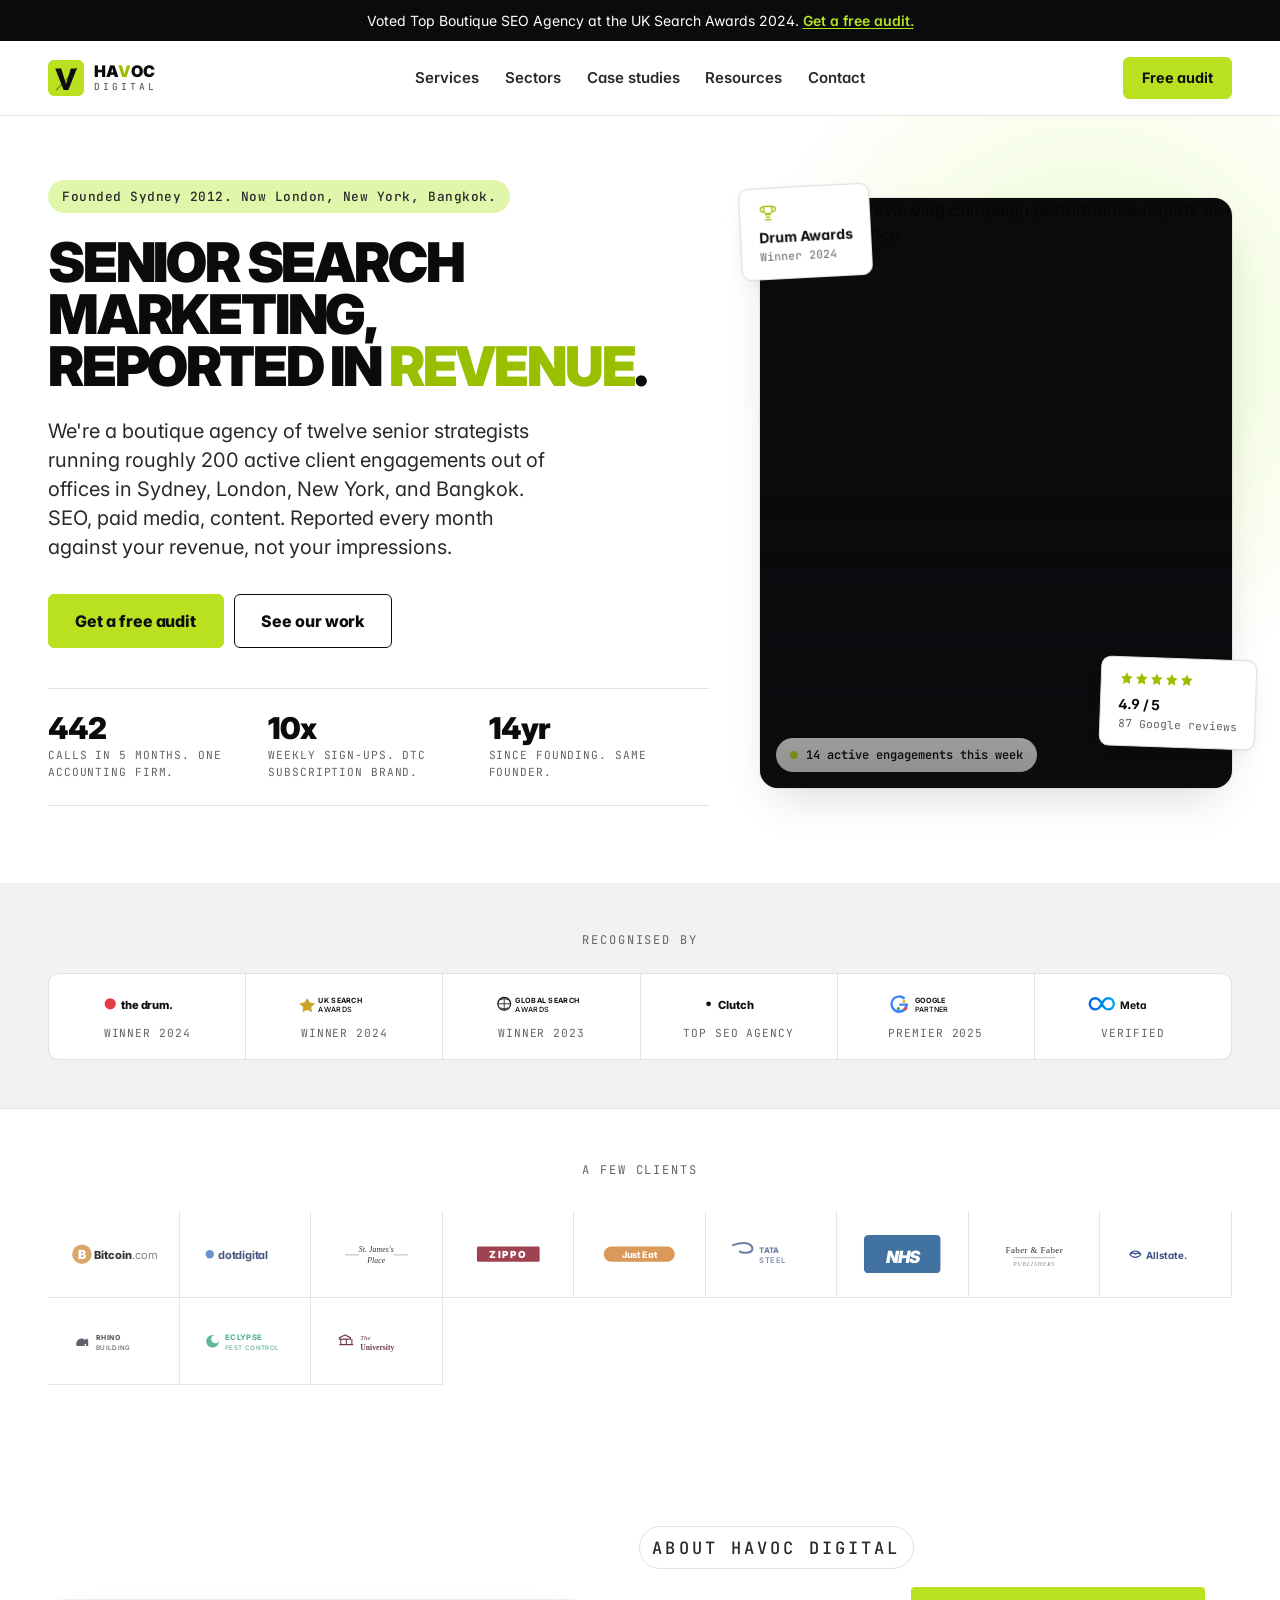
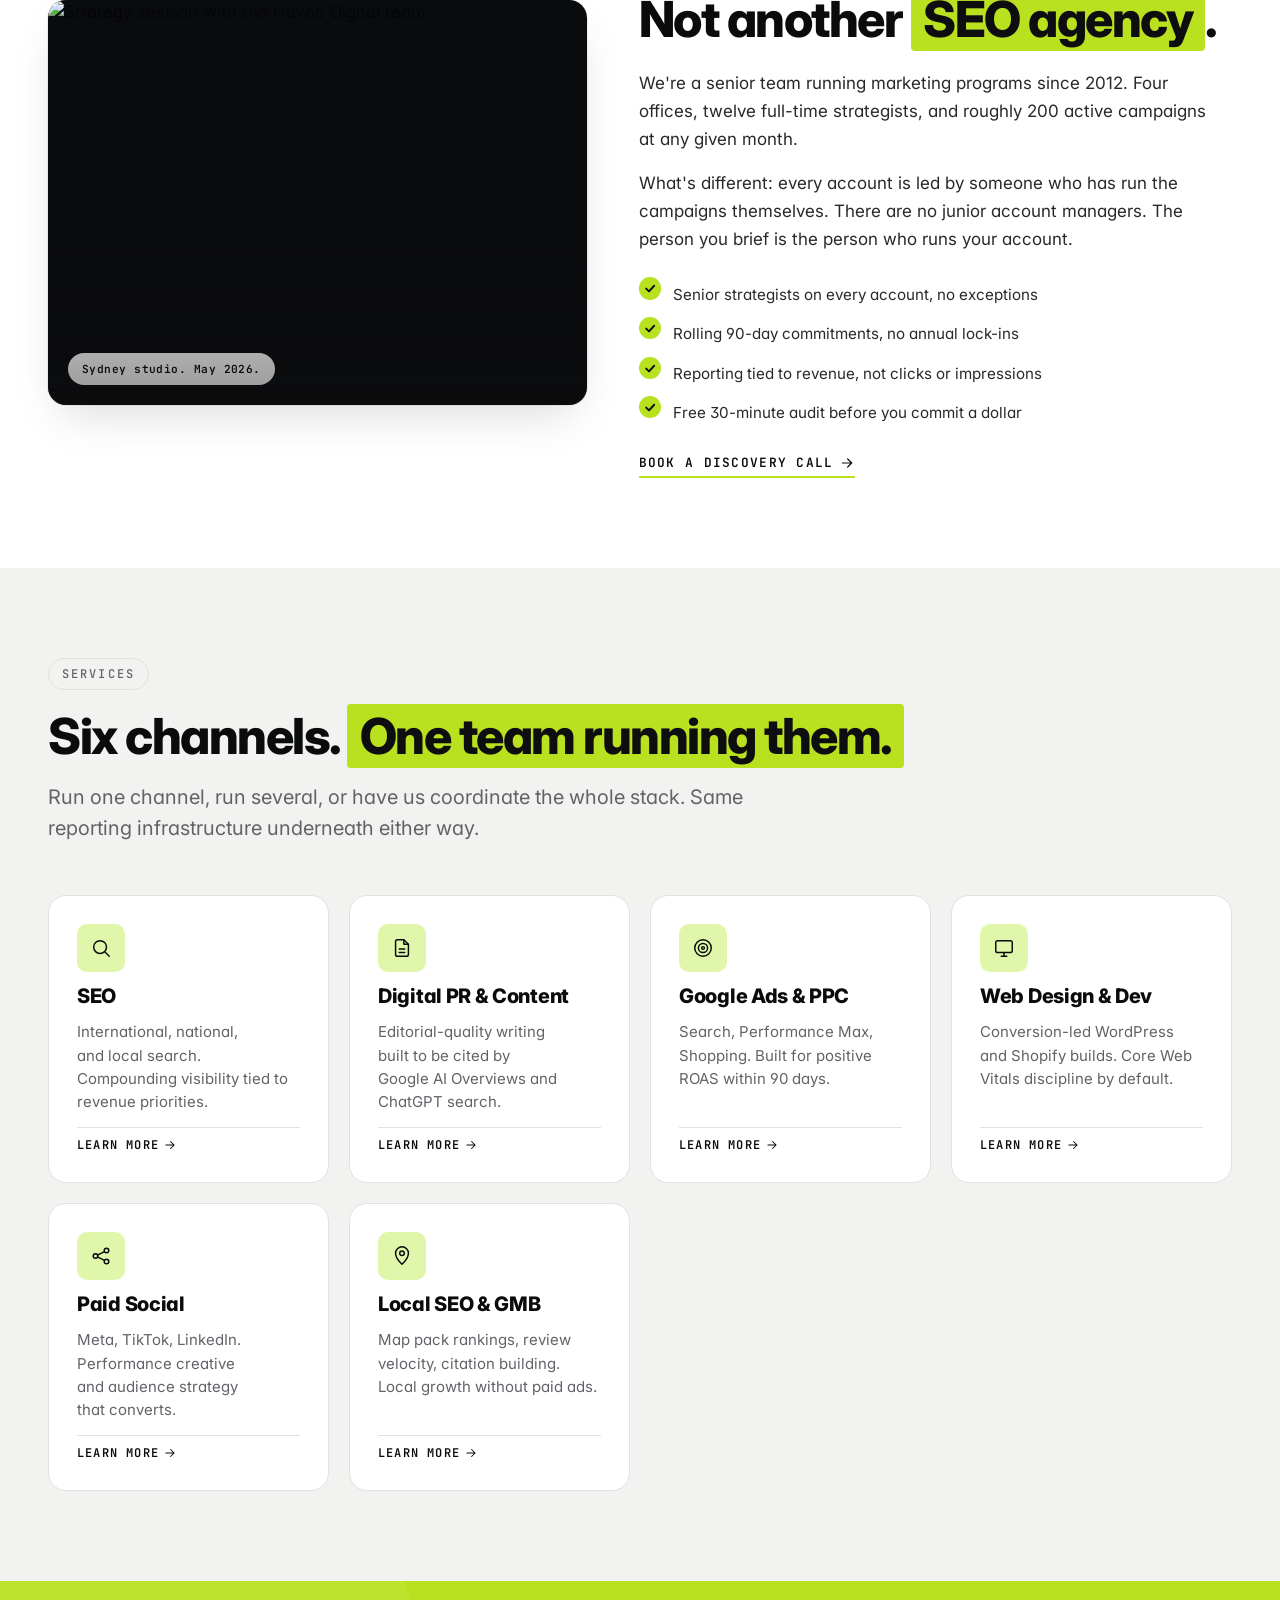
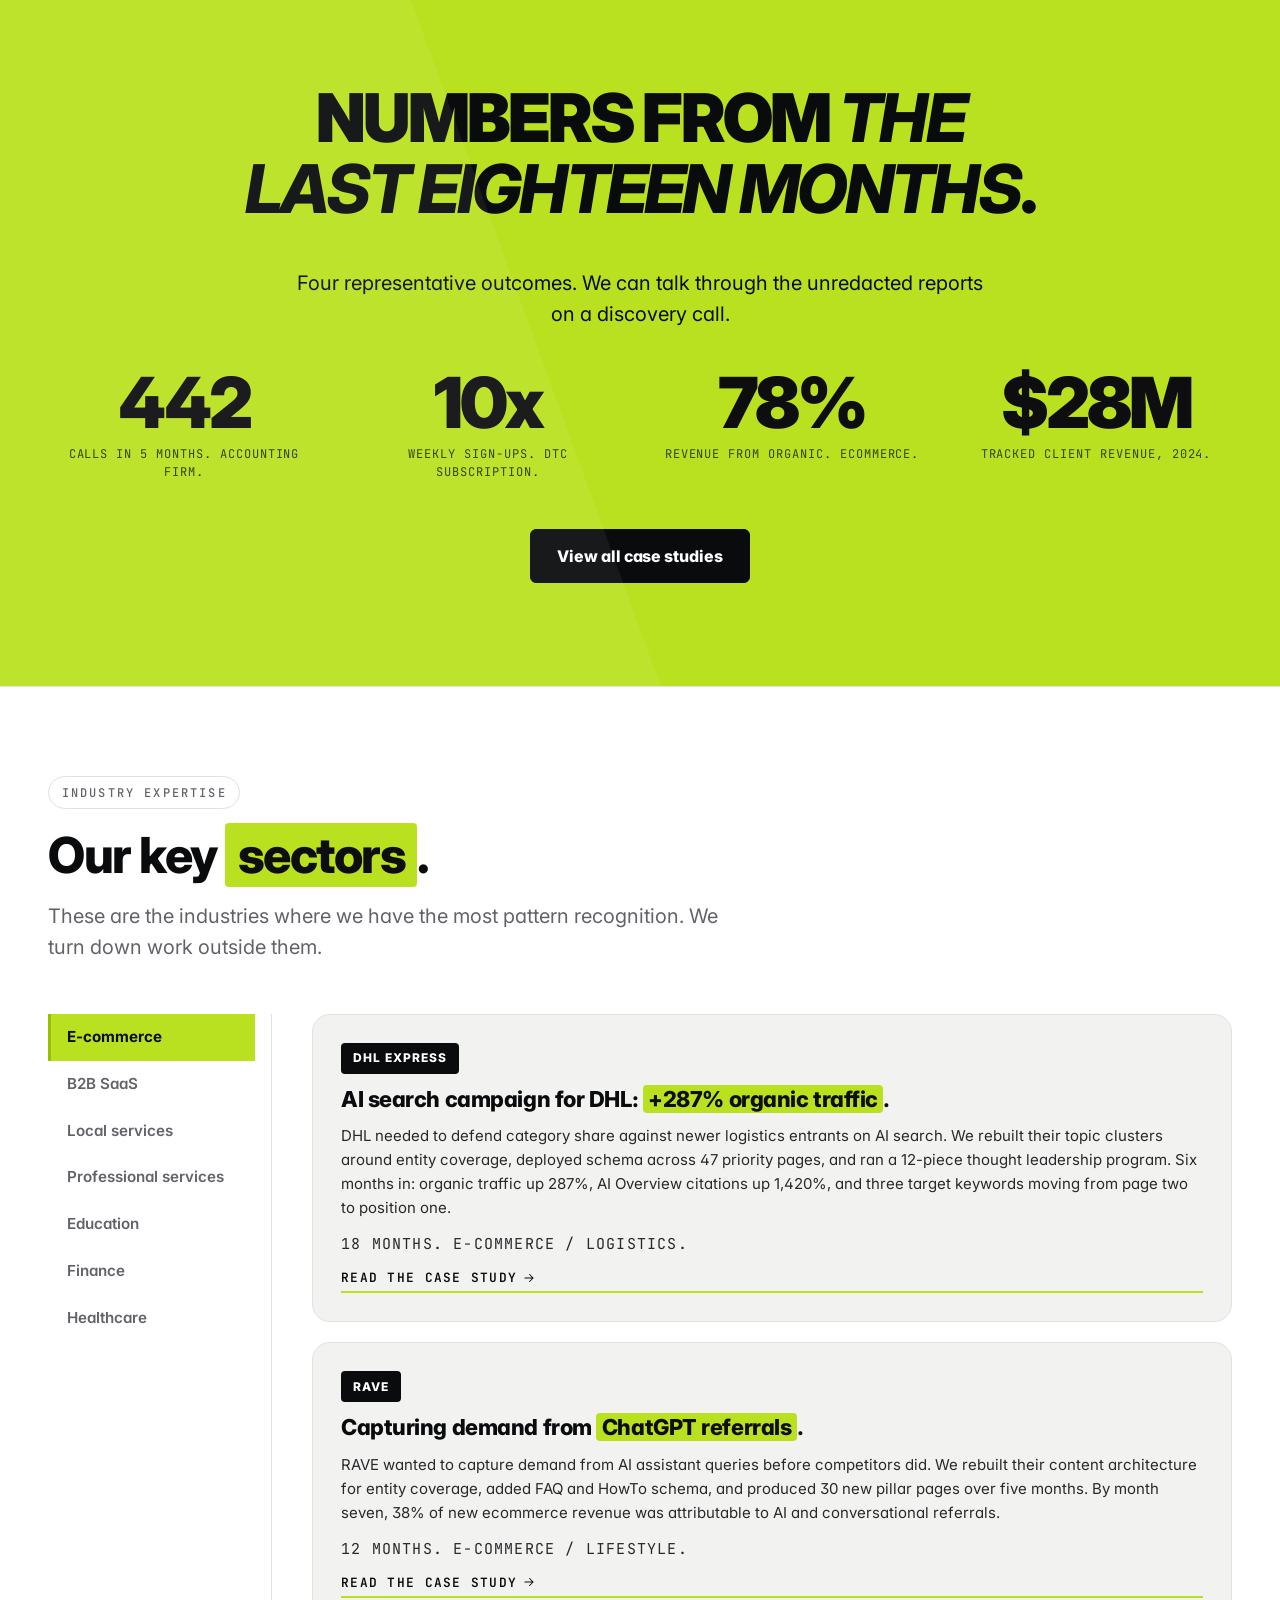
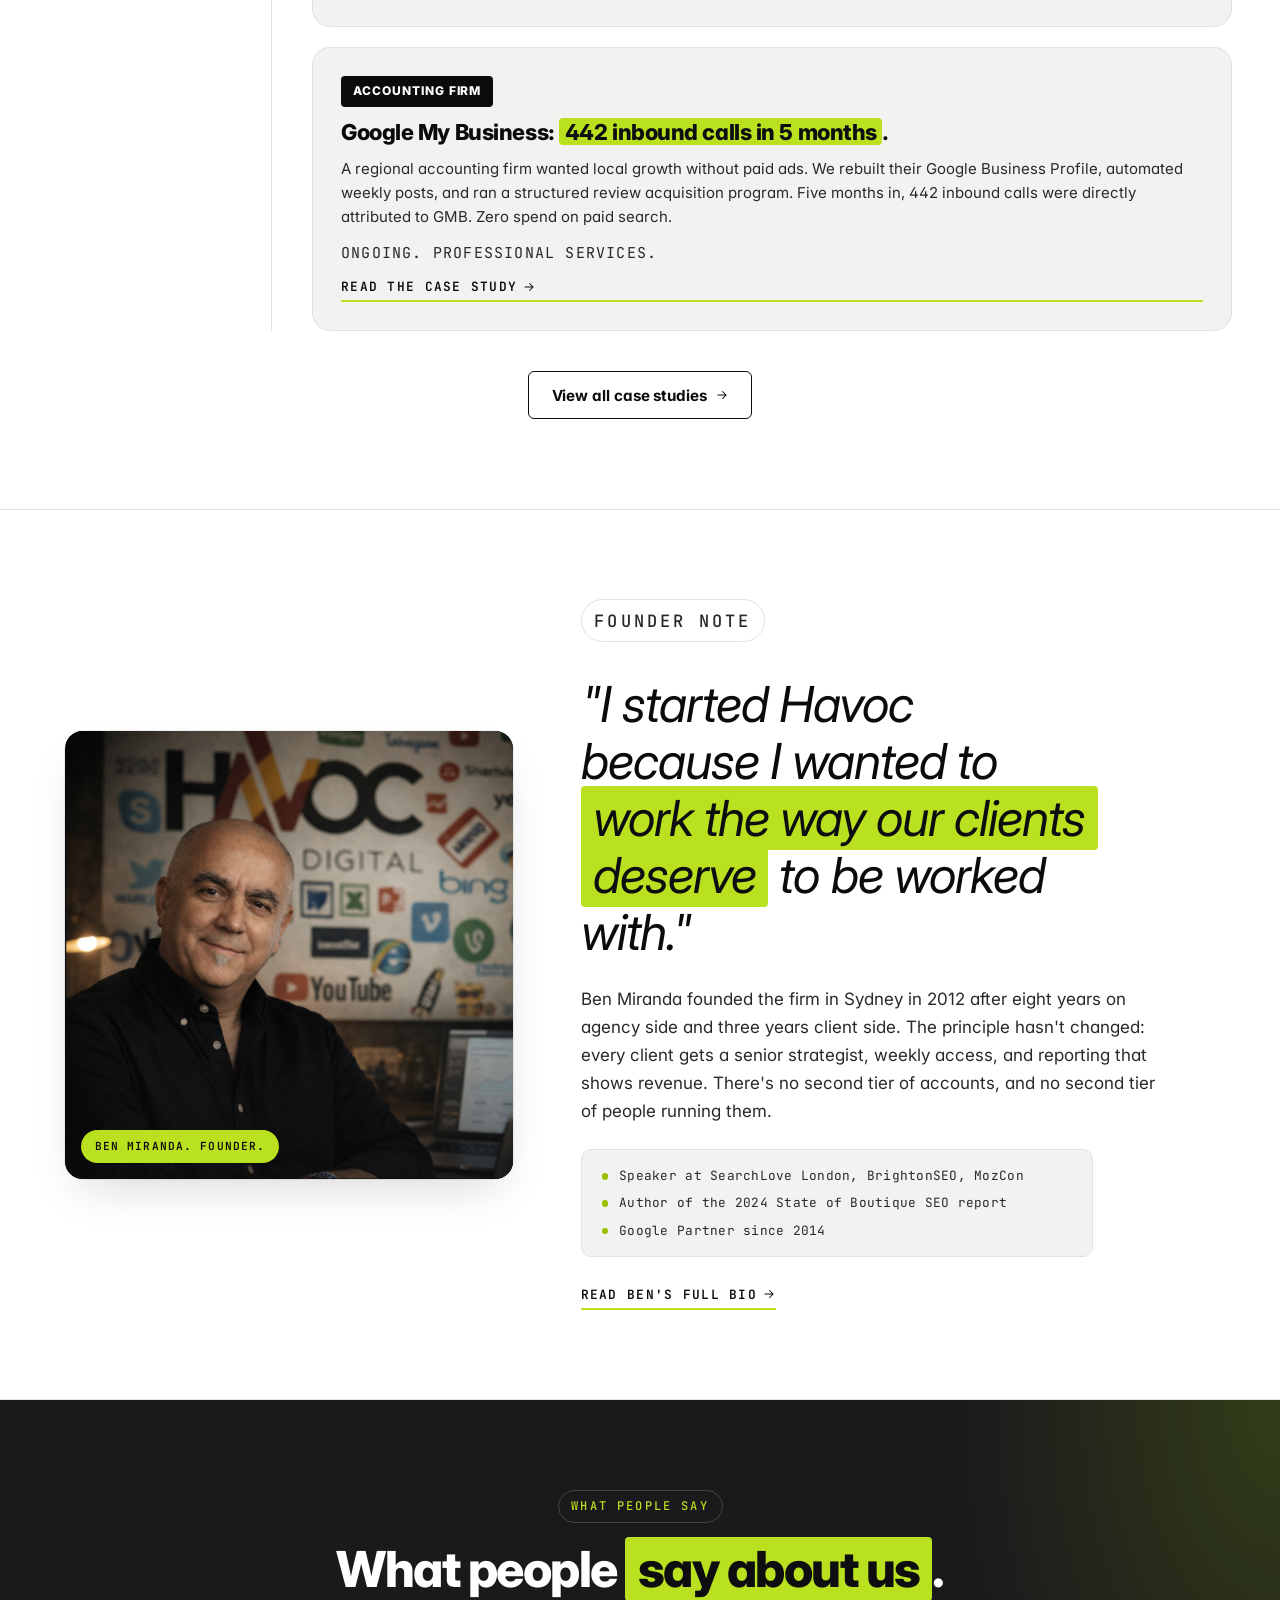
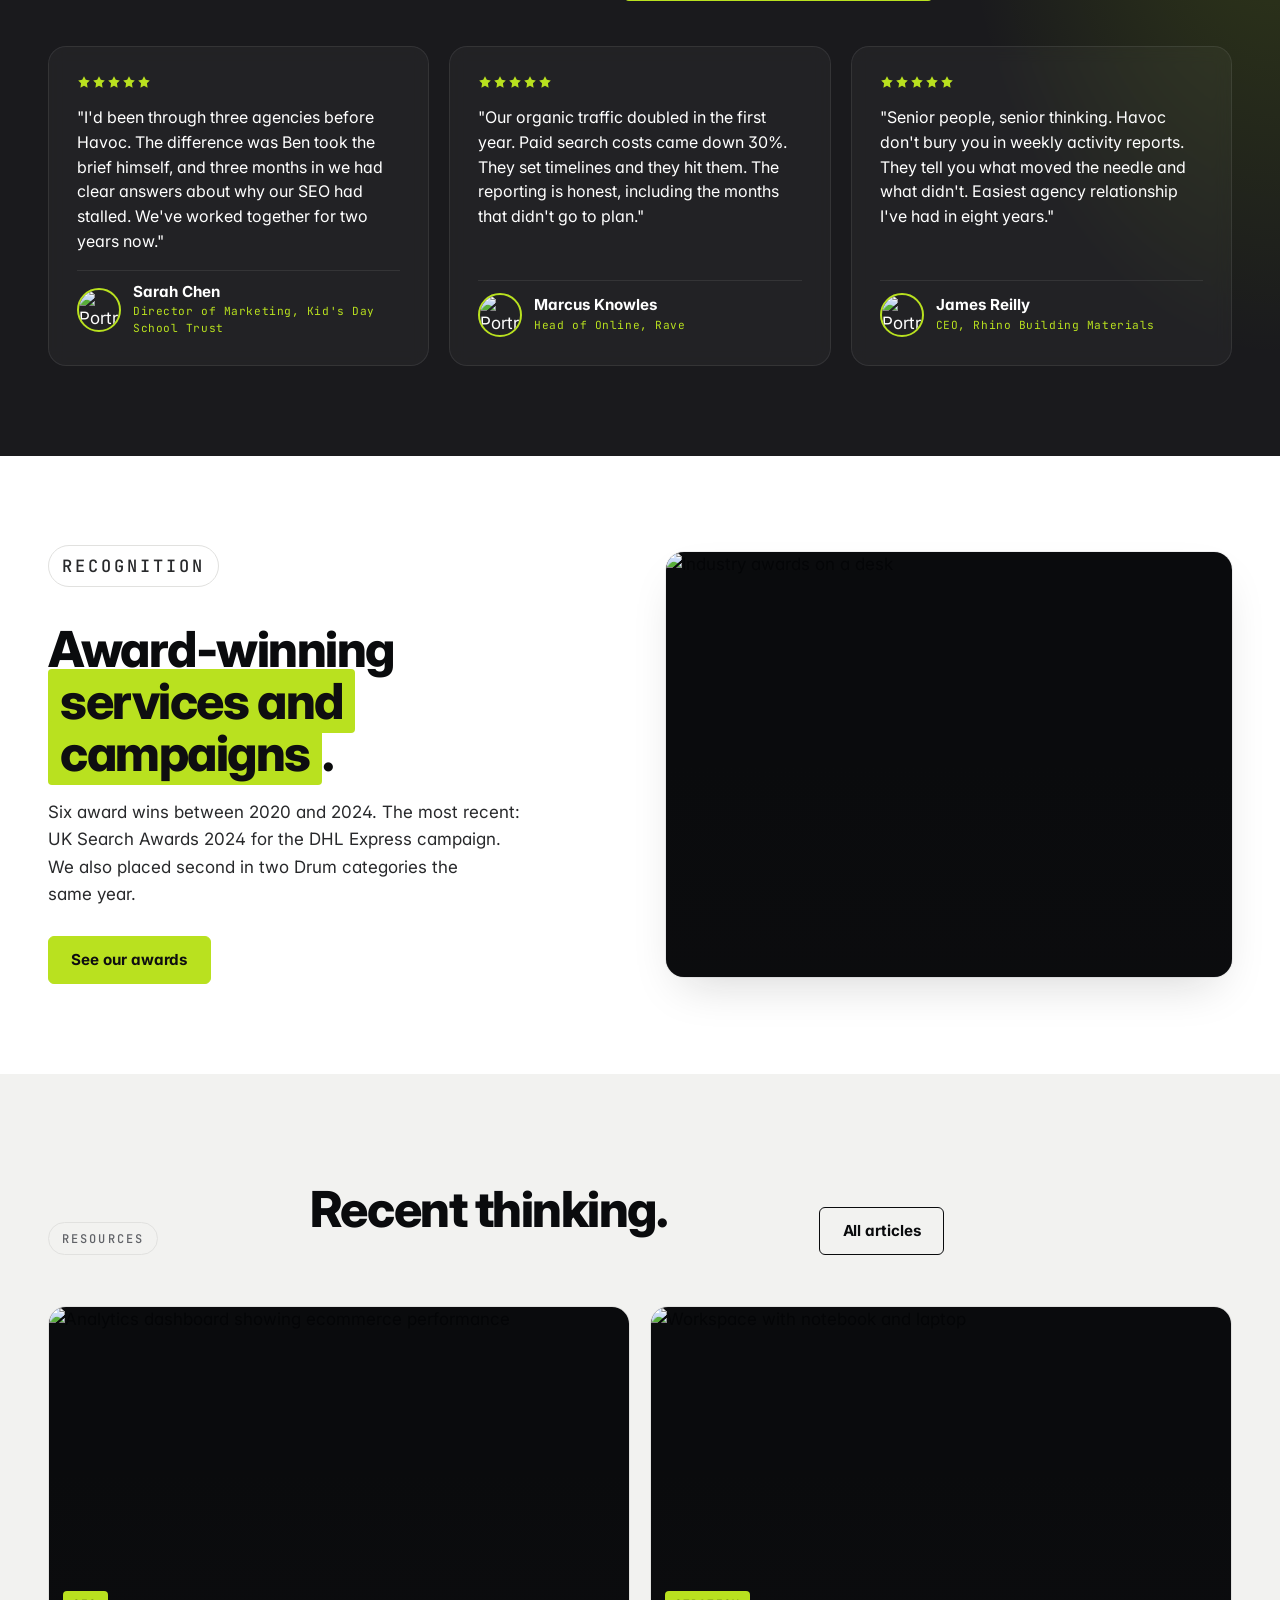
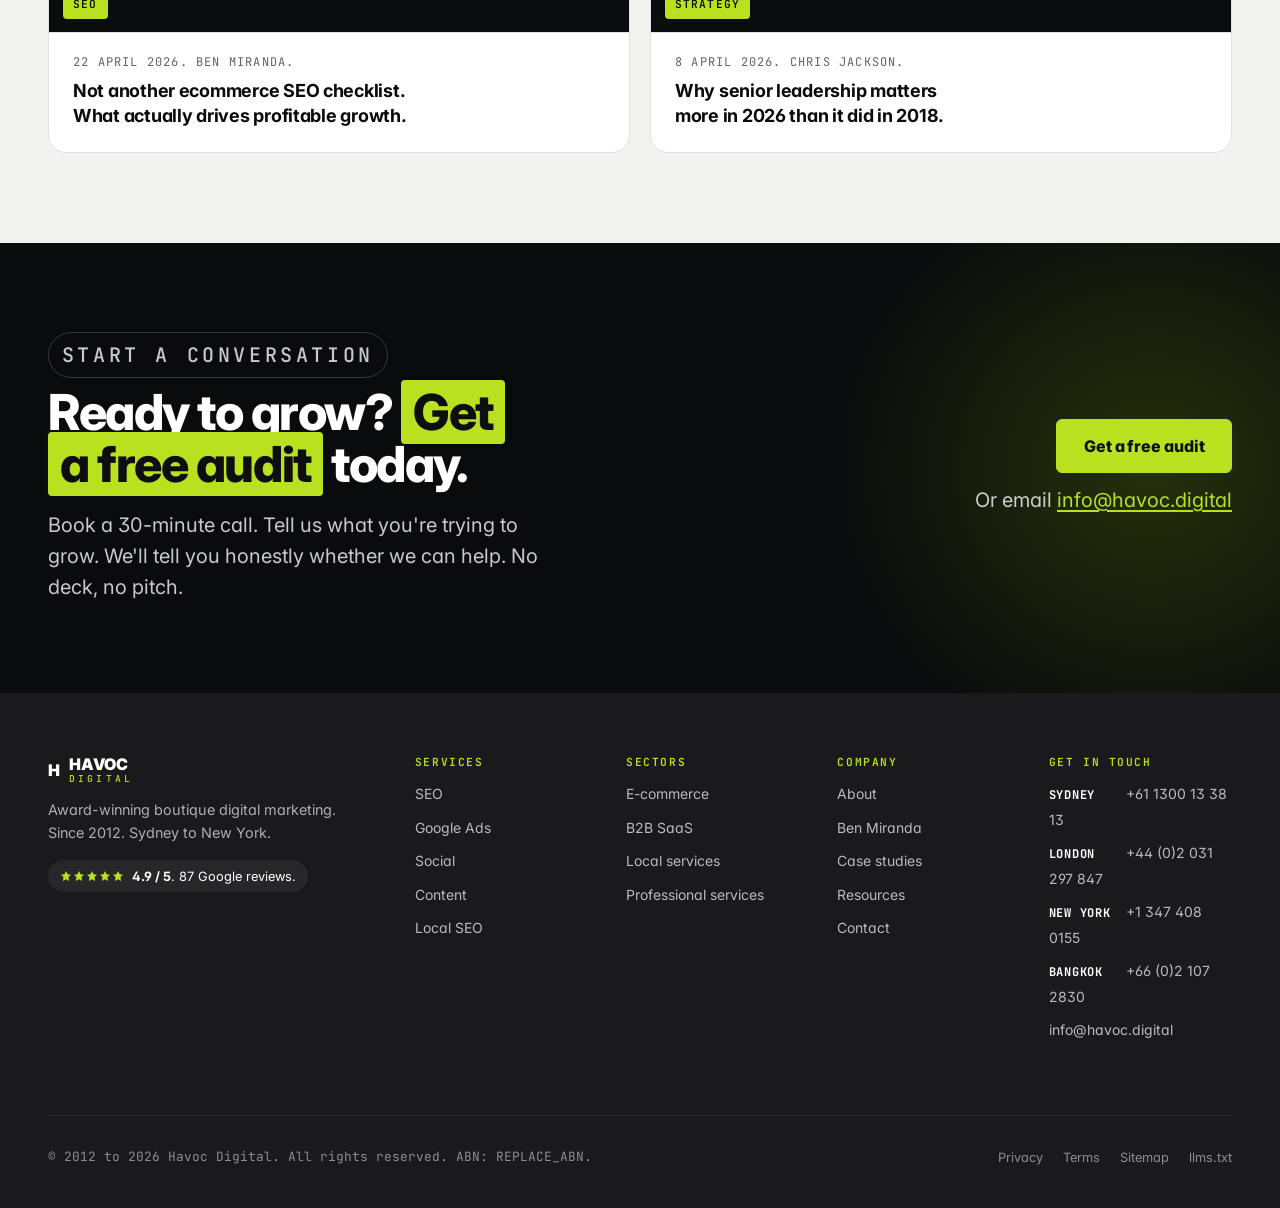
==== commit 45819fcd: "feat: replace placeholder H mark with V-monogram logo system Original Havoc Digital logo (red and ye" ====
--- a/mockups/variant-a-editorial/index.html
+++ b/mockups/variant-a-editorial/index.html
@@ -23,7 +23,7 @@
   <meta name="twitter:description" content="SEO, Google Ads, social, content. Measured to revenue. Since 2012.">
   <meta name="twitter:image" content="https://havoc.digital/assets/og-image.jpg">
 
-  <link rel="icon" type="image/svg+xml" href="data:image/svg+xml,<svg xmlns='http://www.w3.org/2000/svg' viewBox='0 0 100 100'><rect width='100' height='100' rx='14' fill='%23A4D900'/><text x='50' y='72' font-family='-apple-system,sans-serif' font-size='68' font-weight='900' text-anchor='middle' fill='%230E0E10'>H</text></svg>">
+  <link rel="icon" type="image/svg+xml" href="data:image/svg+xml,<svg xmlns='http://www.w3.org/2000/svg' viewBox='0 0 60 60'><rect width='60' height='60' rx='10' fill='%23A4D900'/><path d='M12 14 L22 14 L30 40 L38 14 L48 14 L34 50 L26 50 Z' fill='%230E0E10'/><line x1='48' y1='14' x2='14' y2='50' stroke='%230E0E10' stroke-width='2.5' stroke-linecap='round' opacity='0.35'/></svg>">
 
   <link rel="alternate" hreflang="en-AU" href="https://havoc.digital/">
   <link rel="alternate" hreflang="en-GB" href="https://havoc.digital/uk/">
@@ -218,8 +218,15 @@
   <header class="site-header" role="banner">
     <div class="container nav">
       <a href="/" class="wordmark" aria-label="Havoc Digital home">
-        <span class="wordmark__icon" aria-hidden="true">H</span>
-        <span class="wordmark__text">HAVOC<span class="wordmark__sub">DIGITAL</span></span>
+        <svg class="wordmark__mark" viewBox="0 0 60 60" aria-hidden="true">
+          <rect width="60" height="60" rx="10" fill="currentColor"/>
+          <path d="M12 14 L22 14 L30 40 L38 14 L48 14 L34 50 L26 50 Z" fill="#0E0E10"/>
+          <line x1="48" y1="14" x2="14" y2="50" stroke="#0E0E10" stroke-width="2.5" stroke-linecap="round" opacity="0.35"/>
+        </svg>
+        <span class="wordmark__text">
+          <span class="wordmark__name">HA<em>V</em>OC</span>
+          <span class="wordmark__sub">Digital</span>
+        </span>
       </a>
       <nav class="primary-nav" aria-label="Primary">
         <ul>
--- a/mockups/variant-a-editorial/styles.css
+++ b/mockups/variant-a-editorial/styles.css
@@ -199,28 +199,43 @@
 
   /* WORDMARK */
   .wordmark {
-    display: inline-flex; align-items: center; gap: 0.65rem;
+    display: inline-flex; align-items: center; gap: 0.6rem;
     font-family: var(--font); font-weight: 900;
     font-size: 1rem; letter-spacing: -0.02em;
     color: var(--ink); text-decoration: none;
   }
-  .wordmark__icon {
-    display: grid; place-items: center;
+  .wordmark__mark {
+    flex-shrink: 0;
     width: 2.25rem; height: 2.25rem;
-    background: var(--lime); color: var(--lime-ink);
-    border-radius: var(--radius-sm);
-    font-weight: 900; font-size: 1.25rem;
+    color: var(--lime);
+    display: block;
   }
   .wordmark__text {
-    display: inline-flex; flex-direction: column; line-height: 0.95;
+    display: inline-flex; flex-direction: column;
+    line-height: 0.95; gap: 0.15rem;
+  }
+  .wordmark__name {
+    font-family: var(--font);
+    font-size: 1rem; font-weight: 900;
     letter-spacing: 0.02em;
+    color: var(--ink);
+  }
+  .wordmark__name em {
+    font-style: normal;
+    color: var(--lime-deep);
+    position: relative;
   }
   .wordmark__sub {
-    font-size: 0.65rem; font-weight: 700;
-    color: var(--ink-mute); letter-spacing: 0.12em;
-  }
-  .wordmark--footer .wordmark__icon { background: var(--lime); color: var(--lime-ink); }
+    font-family: var(--font-mono);
+    font-size: 0.6rem; font-weight: 500;
+    color: var(--ink-mute);
+    letter-spacing: 0.32em;
+    text-transform: uppercase;
+  }
   .wordmark--footer { color: var(--bg); }
+  .wordmark--footer .wordmark__mark { color: var(--lime); }
+  .wordmark--footer .wordmark__name { color: var(--bg); }
+  .wordmark--footer .wordmark__name em { color: var(--lime); }
   .wordmark--footer .wordmark__sub { color: var(--lime); }
 
   /* BUTTONS */
